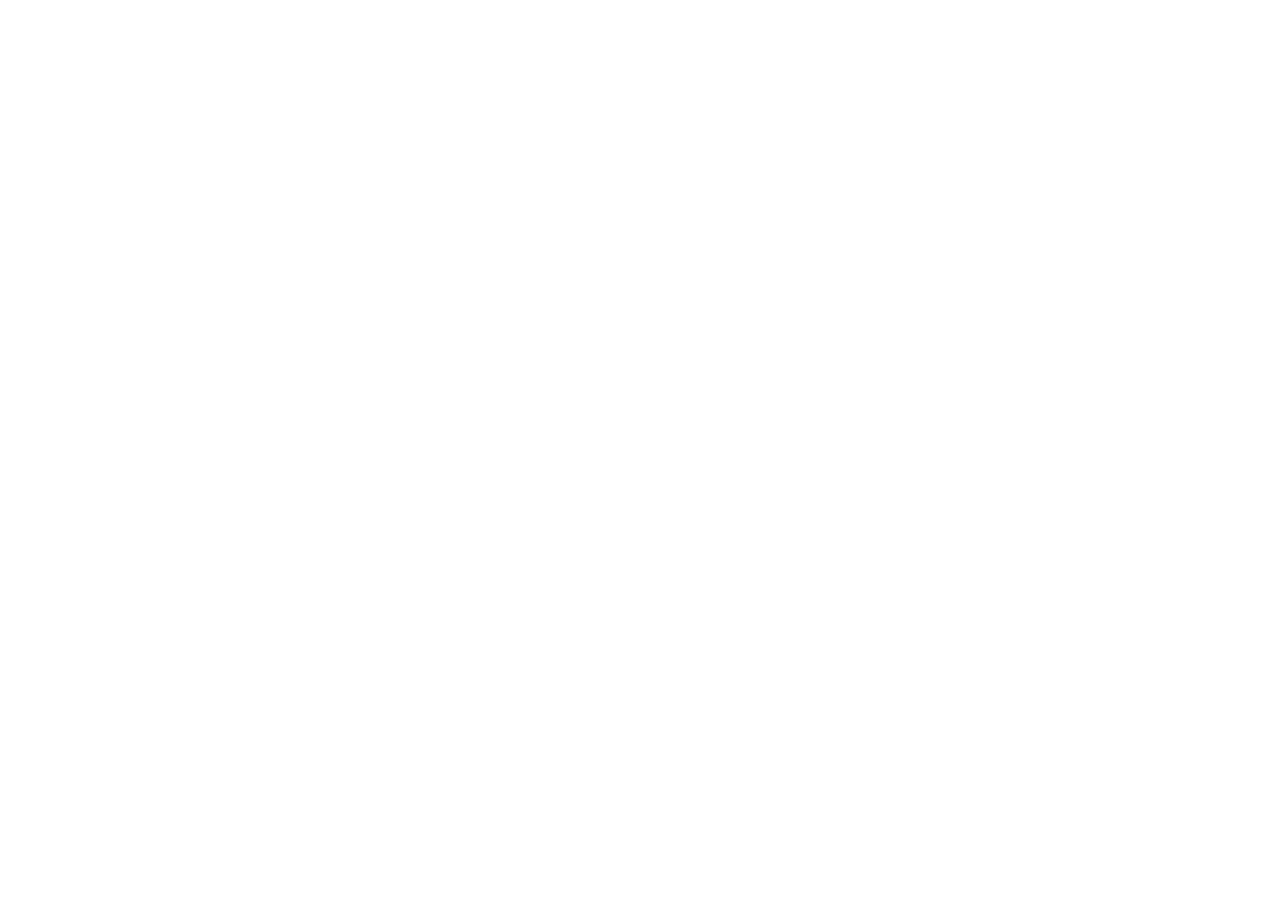
==== index.html @ eec44139 "шаблон" ====
<!DOCTYPE html>
<html lang="">
<head>
	<meta charset="UTF-8">
	<title>Document</title>
	<meta name="description" content="">
	<meta name="viewport" content="width=device-width, initial-scale=1.0">
	<!-- Template Basic Images Start -->
	<meta property="og:image" content="path/to/image.jpg">
	<link rel="icon" href="img/favicon/favicon.ico">
	<link rel="apple-touch-icon" sizes="180x180" href="img/favicon/apple-touch-icon-180x180.png">
	<!-- Template Basic Images End -->
	
	<!-- Custom Browsers Color Start -->
	<meta name="theme-color" content="#000">
	<!-- Custom Browsers Color End -->
	<link rel="stylesheet" href="css/style.css">

	
</head>
<body>
	<div class="wrapper">
		<header class="header">
			
		</header>
		<main class="main">
			
		</main>
		<footer class="footer">
			<div class="svg-sprite">
				<!-- svg-sprite -->
				<svg xmlns="http://www.w3.org/2000/svg" xmlns:xlink="http://www.w3.org/1999/xlink">
					<symbol viewBox="0 0 19 16" id="svg-tw"><g><g><path d="M18.47596,0.29553c-0.75361,0.46257 -1.58836,0.79914 -2.47671,0.98041c-0.71079,-0.78643 -1.72297,-1.27608 -2.84452,-1.27608c-2.1531,0 -3.89843,1.80994 -3.89843,4.0399c0,0.31612 0.03505,0.6245 0.10119,0.92017c-3.23919,-0.16856 -6.11139,-1.77678 -8.03401,-4.22173c-0.33562,0.59576 -0.52695,1.2899 -0.52695,2.031c0,1.40153 0.6887,2.63892 1.7336,3.3618c-0.63892,-0.02155 -1.23952,-0.20393 -1.76538,-0.50678v0.05029c0,1.9575 1.34371,3.59004 3.126,3.96253c-0.32648,0.09119 -0.67069,0.14203 -1.02677,0.14203c-0.25161,0 -0.49518,-0.02653 -0.73397,-0.0735c0.49641,1.60436 1.93517,2.77267 3.64041,2.80638c-1.33362,1.0832 -3.01485,1.7287 -4.84051,1.7287c-0.31475,0 -0.62501,-0.0199 -0.93008,-0.05527c1.72556,1.1451 3.7731,1.81436 5.97529,1.81436c7.16926,0 11.08978,-6.15657 11.08978,-11.49521l-0.01268,-0.52336c0.76398,-0.56702 1.42608,-1.27884 1.94785,-2.08738c-0.6992,0.31999 -1.4494,0.53829 -2.23806,0.63611c0.80489,-0.50015 1.42171,-1.29321 1.71397,-2.23438z" fill="currentColor" fill-opacity="1"></path></g></g></symbol>

					<symbol viewBox="0 0 9 16" id="svg-fb"><g><g><path d="M8.24984,0.0001h-1.53954c-2.22306,0 -3.71037,1.60767 -3.71037,3.99956v1.60049v0h-2.24992c-0.73684,0 -0.74993,-0.00995 -0.74993,0.79914v1.60104c0,0.82235 -0.00368,0.79969 0.74993,0.79969h2.24992v0v7.19998c1.92808,0 2.99999,0.00055 2.99999,0v-7.19998v0h2.24992c0.7232,0 0.7502,-0.03316 0.7502,-0.79969v-1.60104c0,-0.7914 -0.11687,-0.79914 -0.7502,-0.79914h-2.24992v0v-1.60049c0,-0.74 -0.00709,-0.79969 1.49999,-0.79969h0.74993c0.74352,0 0.7502,0.01216 0.7502,-0.79969v-1.59993c0,-0.78201 0.03205,-0.80024 -0.7502,-0.80024z" fill="currentColor" fill-opacity="1"></path></g></g></symbol>

					<symbol viewBox="0 0 16 16" id="svg-inst"><g><g><path d="M13.9468,-0.00127c1.1296,0 2.05368,0.83672 2.05368,2.05422v11.89423c0,1.21694 -0.92408,2.05366 -2.05368,2.05366h-11.89371c-1.12987,0 -2.05381,-0.83672 -2.05381,-2.05366v-11.89423c0,-1.2175 0.92394,-2.05422 2.05381,-2.05422zM10.93536,2.49728v1.72428c0,0.39681 0.32389,0.72066 0.7202,0.72066h1.80847c0.39617,0 0.7202,-0.32386 0.7202,-0.72066v-1.72428c0,-0.39625 -0.32403,-0.72011 -0.7202,-0.72011h-1.80847c-0.39631,0 -0.7202,0.32386 -0.7202,0.72011zM12.78365,6.76598c0.1331,0.43494 0.20525,0.89641 0.20525,1.37224c0,2.66214 -2.22701,4.8197 -4.97388,4.8197c-2.7466,0 -4.97361,-2.15756 -4.97361,-4.8197c0,-0.47584 0.07214,-0.9373 0.20552,-1.37224h-1.46972v6.75896c0,0.35038 0.28639,0.63611 0.63633,0.63611h11.14283c0.3498,0 0.63592,-0.28572 0.63592,-0.63611v-6.75896zM8.01501,4.85159c-1.77465,0 -3.21355,1.39379 -3.21355,3.11365c0,1.71931 1.4389,3.11421 3.21355,3.11421c1.77479,0 3.21396,-1.3949 3.21396,-3.11421c0,-1.71986 -1.4389,-3.11365 -3.21396,-3.11365z" fill="currentColor" fill-opacity="1"></path></g></g></symbol>
				</svg>
			</div>
			<!-- end svg-sprite -->
		</footer>
	</div><!-- end wrapper -->

<script src="https://code.jquery.com/jquery-3.3.1.min.js"></script>
<script src="js/slick.min.js"></script>
<script src="js/common.js"></script>
</body>
</html>
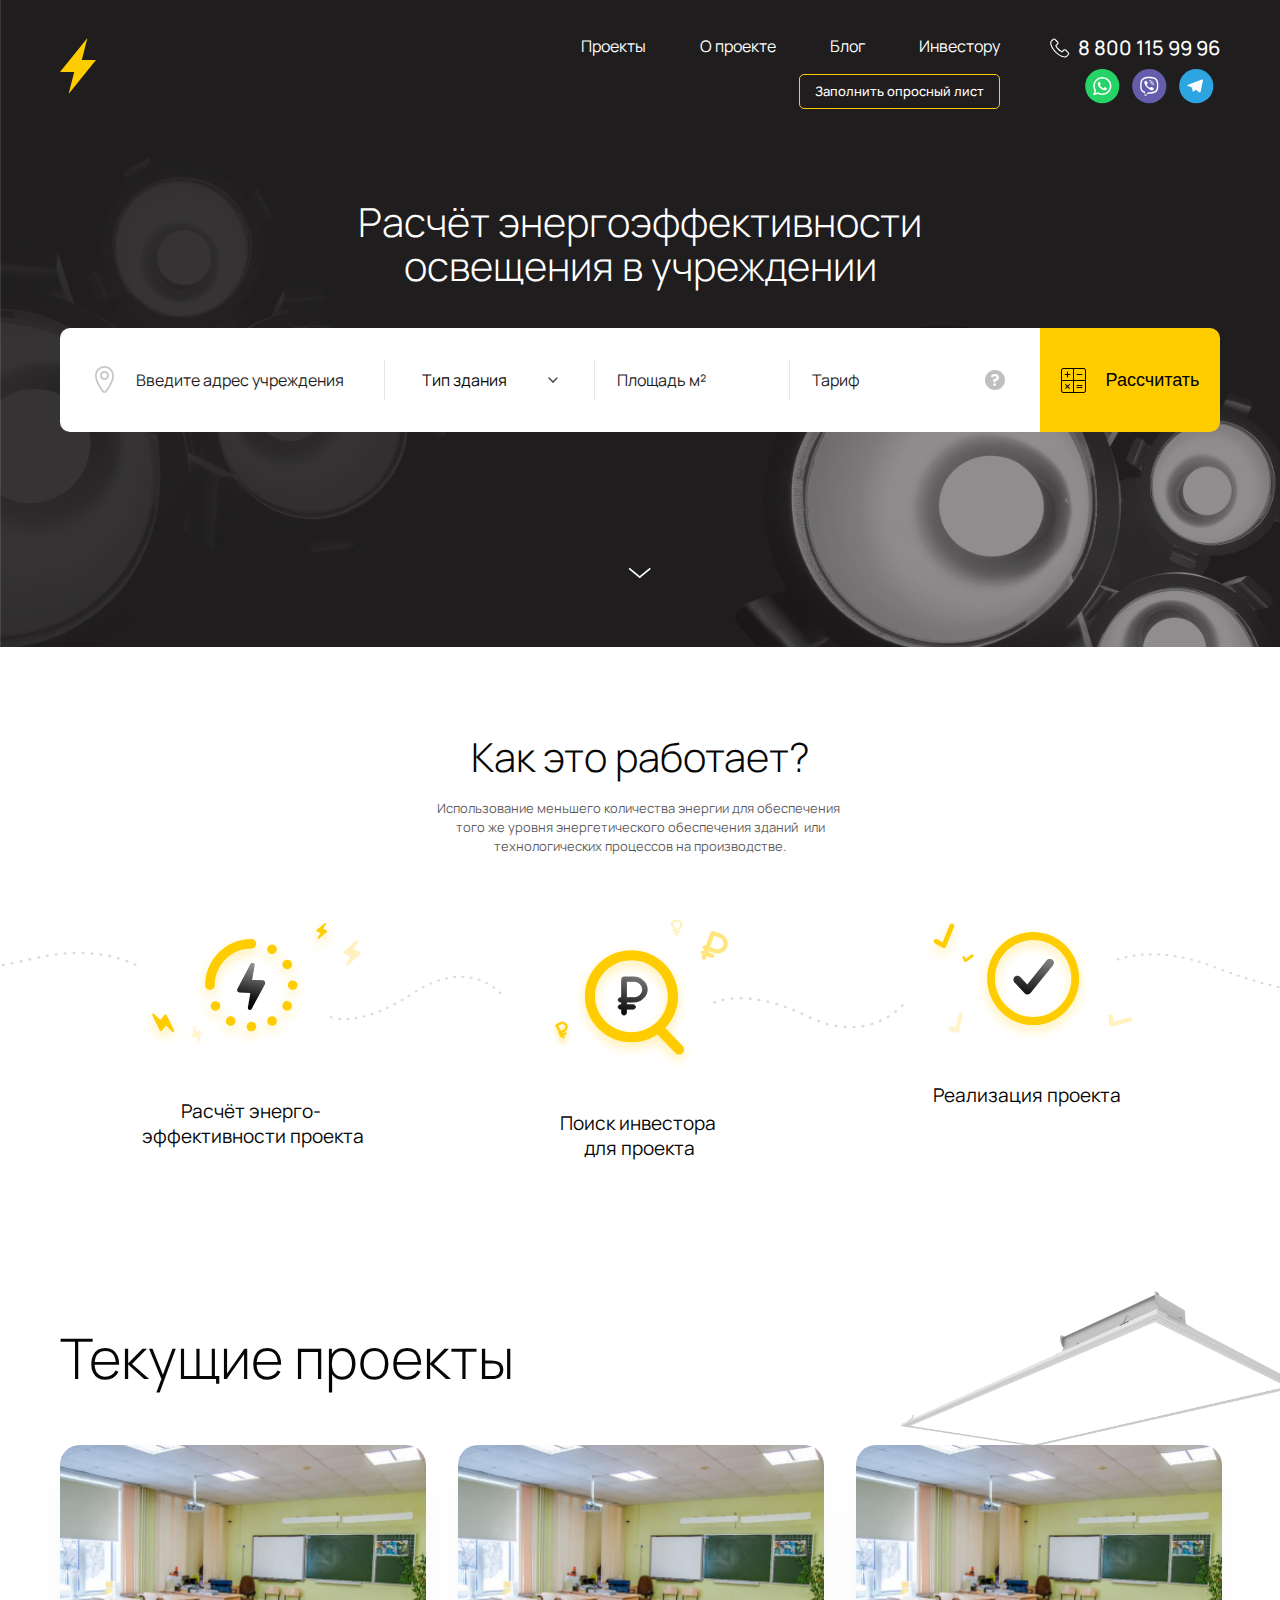
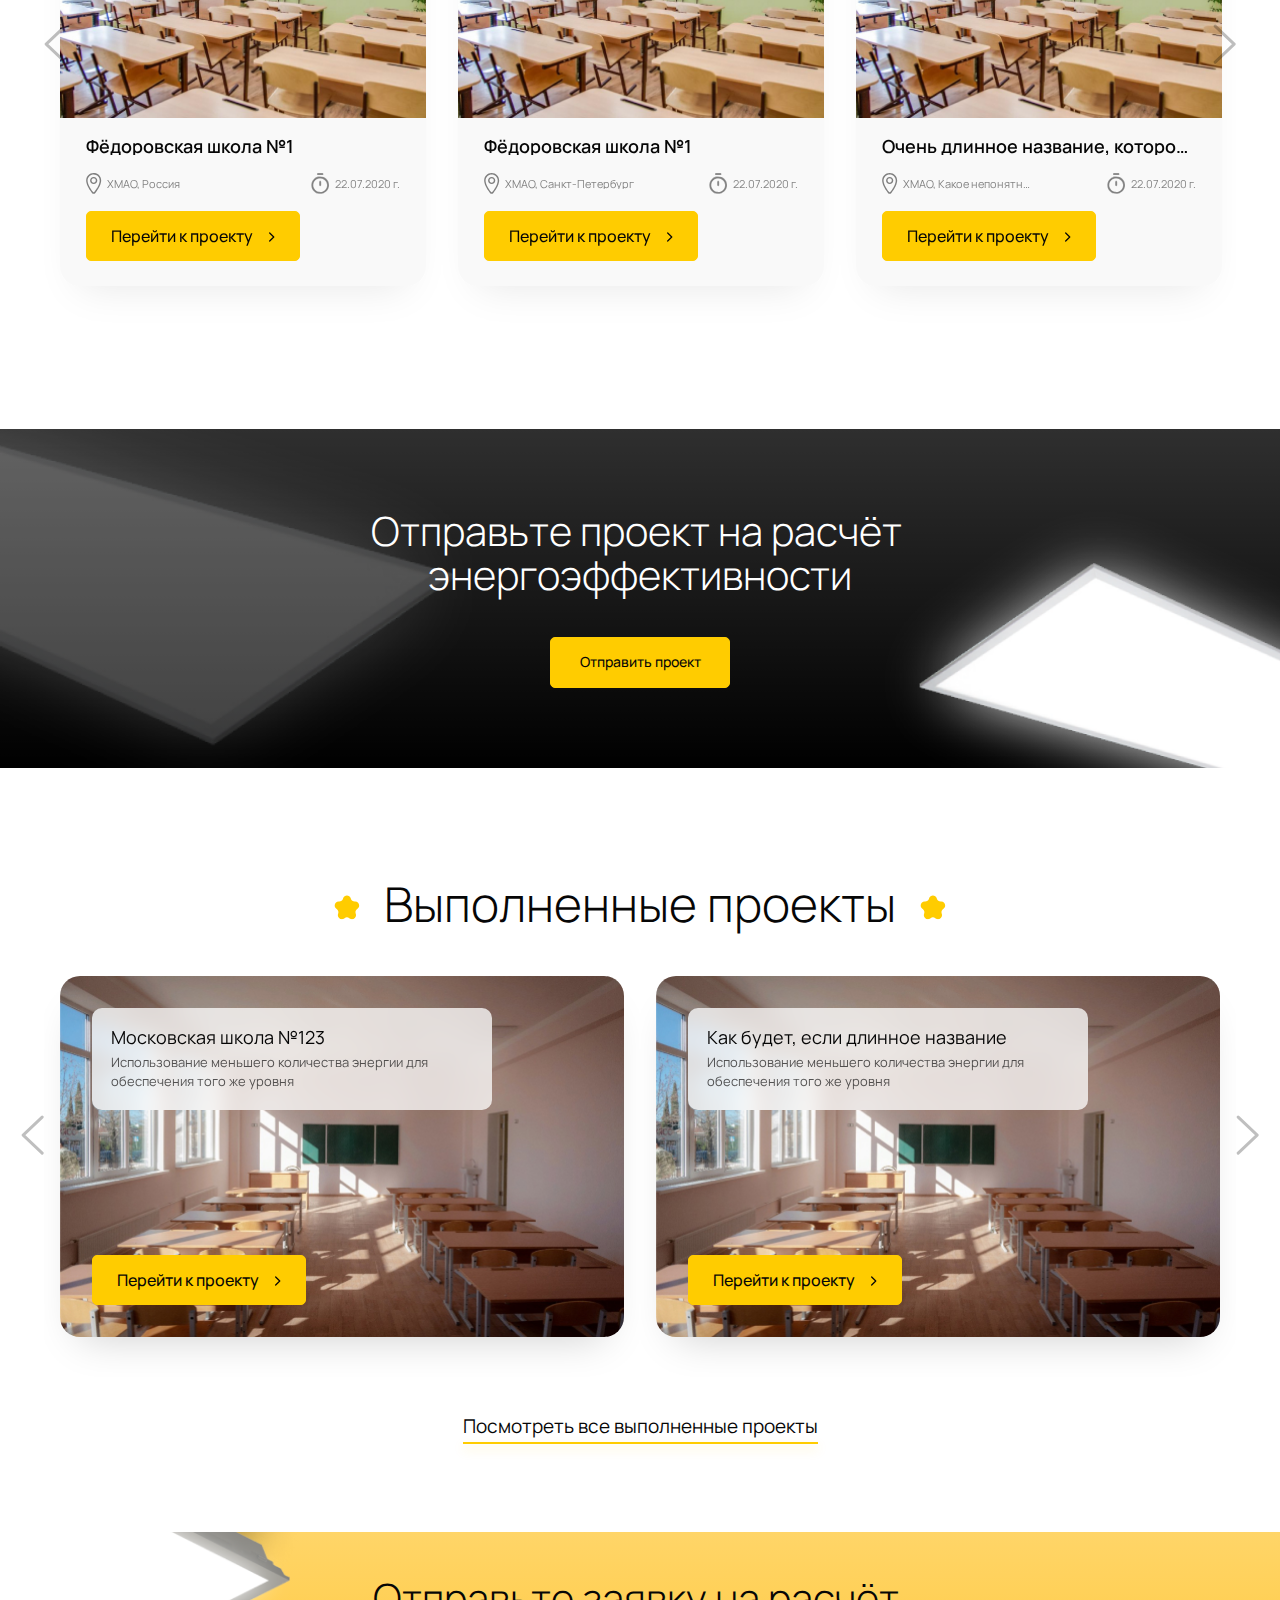
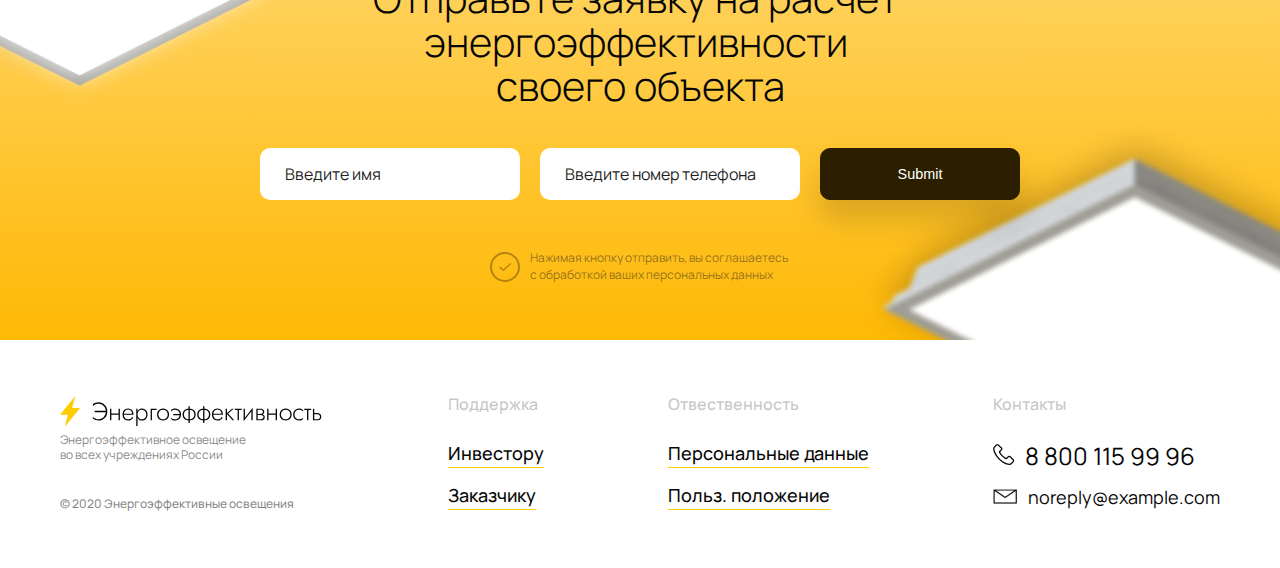
==== commit 2c53d5e7: "Главная страница" ====
--- a/index.html
+++ b/index.html
@@ -1,14 +1,14 @@
 <!DOCTYPE html>
-<html lang="">
+<html lang="ru">
 <head>
 	<meta charset="UTF-8">
-	<title>Document</title>
+	<title>Главная</title>
 	<meta name="description" content="">
 	<meta name="viewport" content="width=device-width, initial-scale=1.0">
 	<!-- Template Basic Images Start -->
 	<meta property="og:image" content="path/to/image.jpg">
-	<link rel="icon" href="img/favicon/favicon.ico">
-	<link rel="apple-touch-icon" sizes="180x180" href="img/favicon/apple-touch-icon-180x180.png">
+	<!-- <link rel="icon" href="img/favicon/favicon.ico">
+	<link rel="apple-touch-icon" sizes="180x180" href="img/favicon/apple-touch-icon-180x180.png"> -->
 	<!-- Template Basic Images End -->
 	
 	<!-- Custom Browsers Color Start -->
@@ -19,25 +19,671 @@
 	
 </head>
 <body>
-	<div class="wrapper">
-		<header class="header">
-			
+	<!-- Класс main-page нужен на этой странице -->
+	<div class="wrapper main-page">
+		<header class="header header--white">
+			 <div class="container flex flex--center flex--between">
+			 	<div class="header__left">
+			 		<a href="#" class="burger">
+			 			<span></span>
+			 			<span></span>
+			 			<span></span>
+			 		</a>
+			 		<a href="#" class="logo">
+			 			<img src="img/logo.svg" alt="">
+			 		</a>
+			 	</div>
+
+                 <div class="header__center flex flex--center">
+                 	<ul class="menu flex flex--center">
+                 		<li><a href="#">Проекты</a></li>
+                 		<li><a href="#">О проекте</a></li>
+                 		<li><a href="#">Блог</a></li>
+                 		<li><a href="#">Инвестору</a></li>
+                 	</ul>
+                 	<a href="#" class="btn btn--white">
+                 		Заполнить опросный лист
+                 	</a>
+                 </div>
+                 <div class="header__contact">
+                 	<a href="tel:88001159996" class="phone">
+                 		<span class="icon">
+                 			<svg width="22" height="21" viewBox="0 0 22 21" fill="none" xmlns="http://www.w3.org/2000/svg">
+                 				<path d="M15.8519 21C15.4663 20.9356 15.0779 20.8852 14.695 20.804C13.267 20.4528 11.8985 19.8951 10.6332 19.1488C8.64166 18.0476 6.83681 16.6412 5.28499 14.9814C3.39623 12.9398 1.82554 10.6908 0.834715 8.07504C0.450793 7.13393 0.229984 6.13489 0.18167 5.12036C0.144673 4.62412 0.212741 4.12567 0.381475 3.65724C0.550208 3.18882 0.815853 2.76082 1.16124 2.40093C1.75236 1.7988 2.32377 1.17425 2.95993 0.625327C3.94231 -0.214865 5.01195 -0.214865 5.96056 0.664536C6.96264 1.59995 7.93095 2.58298 8.86267 3.58281C9.20454 3.94948 9.39451 4.43116 9.39451 4.93132C9.39451 5.43147 9.20454 5.91315 8.86267 6.27982C8.36725 6.83995 7.81836 7.34967 7.2948 7.88459C7.24694 7.9294 7.19628 7.96861 7.10901 8.04703C8.50721 10.5652 10.5951 12.6367 13.13 14.0208L14.3798 12.7633C14.6867 12.4025 15.0716 12.1153 15.5057 11.9231C15.8466 11.7756 16.2237 11.7314 16.5898 11.7962C16.9558 11.861 17.2945 12.0318 17.5634 12.2872C18.6124 13.2805 19.6351 14.3018 20.6316 15.3511C20.9693 15.7113 21.1616 16.1829 21.1715 16.6754C21.1813 17.168 21.0081 17.6468 20.685 18.0201C20.0545 18.7595 19.3564 19.4596 18.6499 20.1374C18.1468 20.5978 17.5063 20.882 16.8259 20.9468C16.7773 20.9582 16.7294 20.9722 16.6823 20.9888L15.8519 21ZM16.1644 19.7369C16.5111 19.7558 16.8578 19.7001 17.1809 19.5735C17.5039 19.4468 17.7957 19.2523 18.0363 19.0031C18.5092 18.5102 18.9933 18.0285 19.4718 17.5412C19.5336 17.4791 19.5919 17.4137 19.6464 17.3452C19.7278 17.2636 19.7919 17.1665 19.8349 17.0597C19.8779 16.9529 19.8988 16.8387 19.8964 16.7237C19.8941 16.6087 19.8685 16.4953 19.8211 16.3904C19.7738 16.2855 19.7058 16.1911 19.621 16.1129C19.2354 15.6984 18.8272 15.3063 18.4275 14.9058C17.9068 14.3877 17.3917 13.8668 16.8653 13.357C16.7887 13.2713 16.6952 13.2022 16.5907 13.1538C16.4862 13.1054 16.3728 13.0788 16.2575 13.0756C16.1423 13.0725 16.0276 13.0928 15.9206 13.1355C15.8136 13.1781 15.7164 13.2421 15.6352 13.3234C15.5564 13.3879 15.486 13.4607 15.4128 13.5335C14.9118 14.0292 14.4164 14.5305 13.9125 15.0206C13.7672 15.1866 13.5684 15.2972 13.3502 15.3335C13.132 15.3698 12.9079 15.3295 12.7162 15.2195C12.4094 15.0654 12.1054 14.9114 11.8098 14.7378C10.5082 13.9458 9.3303 12.9683 8.31377 11.8363C7.37154 10.8761 6.59033 9.7717 5.99996 8.56515C5.70159 7.9098 5.76633 7.59053 6.28145 7.09201C6.79657 6.5935 7.34828 6.06418 7.85777 5.52645C7.94012 5.45284 8.00632 5.36312 8.05225 5.26291C8.09817 5.16269 8.12283 5.05412 8.12468 4.94399C8.12653 4.83386 8.10553 4.72454 8.063 4.62285C8.02046 4.52116 7.9573 4.42929 7.87747 4.35298C7.81554 4.28017 7.7508 4.21295 7.68606 4.14573L5.21462 1.67557C4.68543 1.15745 4.21535 1.15185 3.68616 1.67557C3.15697 2.19929 2.65874 2.66139 2.1774 3.18511C1.94013 3.42893 1.74937 3.71362 1.61443 4.02531C1.4029 4.69409 1.39409 5.41005 1.58909 6.08378C1.82339 7.13013 2.19237 8.14205 2.68689 9.09447C3.53535 10.7739 4.61126 12.3297 5.88456 13.7183C8.07583 16.1997 10.8489 18.1044 13.9575 19.2636C14.6649 19.5296 15.4093 19.6855 16.1644 19.7257V19.7369Z" fill="currentcolor"/>
+                 			</svg>
+                 		</span>
+                 		<span class="phone__text">
+                 			8 800 115 99 96
+                 		</span>
+                 	</a>
+
+                 	<ul class="social flex">
+                 		<li><a href="#"><img src="img/icons/social/whatsapp.svg" alt=""></a></li>
+                 		<li><a href="#"><img src="img/icons/social/viber.svg" alt=""></a></li>
+                 		<li><a href="#"><img src="img/icons/social/telegram.svg" alt=""></a></li>
+                 	</ul>
+
+                 </div>
+
+			 </div>
 		</header>
 		<main class="main">
-			
+			<div class="first-screen">
+				<div class="container">
+					<div class="h3 text-center">
+						Расчёт энергоэффективности<br>
+						освещения в учреждении
+					</div>
+
+					<div class="calculator">
+						<form action="#">
+							<div class="calculator__body flex">
+								<div class="calculator__content flex">
+									<div class="calculator-input calculator-input--address">
+										<span class="icon">
+											<svg width="19" height="27" viewBox="0 0 19 27" fill="none" xmlns="http://www.w3.org/2000/svg">
+												<path opacity="0.25" d="M9.46512 5C11.9767 5 14 7.02326 14 9.46512C14 11.9767 11.9767 14 9.46512 14C7.02326 14 5 11.9767 5 9.46512C5 7.02326 7.02326 5 9.46512 5ZM9.46512 6.81395C8 6.81395 6.81395 8 6.81395 9.46512C6.81395 11 8 12.186 9.46512 12.186C11 12.186 12.186 11 12.186 9.46512C12.186 8 11 6.81395 9.46512 6.81395Z" fill="#1F1E1E"/>
+												<path opacity="0.25" d="M7.34573 25.885C4.94424 22.7672 3.17844 19.7944 1.9777 17.2567C0.635688 14.2839 0 11.6736 0 9.71595C0 4.35043 4.23792 0 9.46468 0C14.7621 0 19 4.35043 19 9.71595C19 11.6736 18.3643 14.2839 17.0223 17.2567C15.8216 19.7944 14.0558 22.6947 11.6543 25.885C10.5242 27.3352 8.47584 27.4077 7.34573 25.885ZM3.60223 16.4591C4.73234 18.9244 6.42751 21.7521 8.75836 24.7974C9.18216 25.305 9.81784 25.305 10.2416 24.7974C12.5725 21.7521 14.2677 18.9244 15.3978 16.4591C16.6691 13.7764 17.1636 11.4561 17.1636 9.71595C17.1636 5.36553 13.7732 1.81268 9.46468 1.81268C5.22677 1.81268 1.7658 5.36553 1.7658 9.71595C1.7658 11.4561 2.33086 13.7764 3.60223 16.4591Z" fill="#1F1E1E"/>
+											</svg>
+
+										</span>
+										<input type="text" placeholder="Введите адрес учреждения">
+									</div>
+									<div class="calculator-input">
+										<div class="select">
+											<span class="placeholder">Тип здания</span>
+											<ul>
+												<li data-value="">Кабинеты и рабочие комна</li>
+												<li data-value="">Кабинеты и рабочие</li>
+												<li data-value="">Старая хрущовка</li>
+												<li data-value="">А какая вам разница?</li>
+											</ul>
+											<input type="hidden" name="changeme"/>
+										</div>
+									</div>
+									<div class="calculator-input">
+										<input type="text" placeholder="Площадь м²">
+									</div>
+									<div class="calculator-input">
+										<input type="text" placeholder="Тариф ">
+
+										<div class="tip">
+											<div class="icon">
+												<img src="img/icons/help.svg" alt="">
+											</div>
+											<div class="tip-text">
+												Энергоэффективное +освещение во всех + учреждениях России
+											</div>
+										</div>
+
+									</div>
+								</div>
+								<div class="calculator__submit">
+									<button type="submit" class="submit">
+										<span class="icon">
+											<svg width="25" height="25" viewBox="0 0 25 25" fill="none" xmlns="http://www.w3.org/2000/svg">
+												<path d="M22.5 0L2.5 0C1.1215 0 0 1.1215 0 2.5L0 22.5C0 23.8785 1.1215 25 2.5 25H22.5C23.8785 25 25 23.8785 25 22.5V2.5C25 1.1215 23.8785 0 22.5 0ZM24 2.5V12H13V1L22.5 1C23.327 1 24 1.673 24 2.5ZM2.5 1L12 1V12H1L1 2.5C1 1.673 1.673 1 2.5 1ZM1 22.5L1 13H12V24H2.5C1.673 24 1 23.327 1 22.5ZM22.5 24H13V13H24V22.5C24 23.327 23.327 24 22.5 24ZM3.5 6.5C3.5 6.224 3.7235 6 4 6H6V4C6 3.724 6.2235 3.5 6.5 3.5C6.7765 3.5 7 3.724 7 4V6H9C9.2765 6 9.5 6.224 9.5 6.5C9.5 6.776 9.2765 7 9 7H7V9C7 9.276 6.7765 9.5 6.5 9.5C6.2235 9.5 6 9.276 6 9V7H4C3.7235 7 3.5 6.776 3.5 6.5ZM15.5 6.5C15.5 6.224 15.7235 6 16 6L21 6C21.2765 6 21.5 6.224 21.5 6.5C21.5 6.776 21.2765 7 21 7L16 7C15.7235 7 15.5 6.776 15.5 6.5ZM21.5 17.5C21.5 17.776 21.2765 18 21 18H16C15.7235 18 15.5 17.776 15.5 17.5C15.5 17.224 15.7235 17 16 17H21C21.2765 17 21.5 17.224 21.5 17.5ZM21.5 19.5C21.5 19.776 21.2765 20 21 20H16C15.7235 20 15.5 19.776 15.5 19.5C15.5 19.224 15.7235 19 16 19H21C21.2765 19 21.5 19.224 21.5 19.5ZM8.8535 20.1465C9.049 20.342 9.049 20.658 8.8535 20.8535C8.6585 21.049 8.3415 21.049 8.1465 20.8535L6.5 19.207L4.8535 20.8535C4.6585 21.049 4.3415 21.049 4.1465 20.8535C3.951 20.658 3.951 20.342 4.1465 20.1465L5.793 18.5L4.1465 16.8535C3.951 16.658 3.951 16.342 4.1465 16.1465C4.342 15.951 4.658 15.951 4.8535 16.1465L6.5 17.793L8.1465 16.1465C8.342 15.951 8.658 15.951 8.8535 16.1465C9.049 16.342 9.049 16.658 8.8535 16.8535L7.207 18.5L8.8535 20.1465Z" fill="currentColor"/>
+											</svg>
+										</span>
+										<span class="text">
+											Рассчитать
+										</span>
+									</button>
+								</div>
+							</div>
+						</form>
+					</div>
+
+					<span class="arrow-down">
+						<svg width="27" height="12" viewBox="0 0 27 12" fill="none" xmlns="http://www.w3.org/2000/svg">
+							<path d="M13.1719 11L25.1719 1" stroke="currentColor" stroke-width="2" stroke-linecap="round" stroke-linejoin="round"/>
+							<path d="M13.1719 11L1.17188 1" stroke="currentColor" stroke-width="2" stroke-linecap="round" stroke-linejoin="round"/>
+						</svg>
+
+					</span>
+				</div>
+			</div>	
+
+			<div class="how-work">
+				<div class="container">
+					<div class="block-title text-center">
+						<div class="h3">
+							Как это работает?
+						</div>
+						<p>
+							Использование меньшего количества энергии для обеспечения + того&nbsp;же уровня энергетического обеспечения зданий + или технологических процессов на&nbsp;производстве.
+						</p>
+					</div>
+
+					<div class="how-work-items flex">
+						<div class="how-work__item">
+							<div class="icon">
+								<img src="img/icons/how-work/1.svg" alt="">
+							</div>
+							<div class="h5">
+								Расчёт энерго- +<br>эффективности проекта
+							</div>
+						</div>
+
+						<div class="how-work__item">
+							<div class="icon">
+								<img src="img/icons/how-work/2.svg" alt="">
+							</div>
+							<div class="h5">
+								Поиск инвестора + <br>для проекта
+							</div>
+						</div>
+
+						<div class="how-work__item">
+							<div class="icon">
+								<img src="img/icons/how-work/3.svg" alt="">
+							</div>
+
+							<div class="h5">
+								Реализация проекта
+							</div>
+						</div>
+					</div>
+				</div>
+			</div>
+
+			<div class="current-projects">
+				<div class="container">
+					<div class="h1">
+						Текущие проекты
+					</div>
+					<div class="projects-list projects-slider">
+						<div class="project-slide">
+							<div class="project-item">
+								<a href="#" class="img">
+									<img src="img/photo/1.jpg" alt="">
+								</a>
+								<div class="project-item__content">
+									<div class="project-name">
+										Фёдоровская школа №1
+									</div>
+									<div class="project-data">
+										<div class="project-data__item">
+											<span class="icon">
+												<svg width="16" height="21" viewBox="0 0 16 21" fill="none" xmlns="http://www.w3.org/2000/svg">
+													<path d="M7.64348 3.90283C9.65091 3.90283 11.268 5.51993 11.268 7.47161C11.268 9.47904 9.65091 11.0961 7.64348 11.0961C5.69181 11.0961 4.07471 9.47904 4.07471 7.47161C4.07471 5.51993 5.69181 3.90283 7.64348 3.90283ZM7.64348 5.35265C6.47248 5.35265 5.52452 6.3006 5.52452 7.47161C5.52452 8.69837 6.47248 9.64633 7.64348 9.64633C8.87025 9.64633 9.8182 8.69837 9.8182 7.47161C9.8182 6.3006 8.87025 5.35265 7.64348 5.35265Z" fill="currentColor"/>
+													<path d="M5.97064 19.9066C4.07473 17.5088 2.68068 15.2226 1.73273 13.2709C0.673245 10.9846 0.171387 8.97721 0.171387 7.47163C0.171387 3.34524 3.51711 -0.000488281 7.64351 -0.000488281C11.8257 -0.000488281 15.1714 3.34524 15.1714 7.47163C15.1714 8.97721 14.6695 10.9846 13.61 13.2709C12.6621 15.2226 11.268 17.453 9.37213 19.9066C8.47994 21.0218 6.86284 21.0776 5.97064 19.9066ZM3.01525 12.6575C3.90745 14.5534 5.24574 16.7281 7.08589 19.0701C7.42046 19.4605 7.92232 19.4605 8.25689 19.0701C10.097 16.7281 11.4353 14.5534 12.3275 12.6575C13.3312 10.5943 13.7216 8.80992 13.7216 7.47163C13.7216 4.12591 11.045 1.39356 7.64351 1.39356C4.29778 1.39356 1.56544 4.12591 1.56544 7.47163C1.56544 8.80992 2.01154 10.5943 3.01525 12.6575Z" fill="currentColor"/>
+												</svg>
+											</span>
+											<span class="text">ХМАО, Россия</span>
+										</div>
+
+										<div class="project-data__item">
+											<span class="icon">
+												<svg width="19" height="21" viewBox="0 0 19 21" fill="none" xmlns="http://www.w3.org/2000/svg">
+													<path d="M9.17334 20.8745C7.41755 20.8745 5.70135 20.363 4.24181 19.4049C2.78228 18.4467 1.64506 17.0852 0.973609 15.4926C0.302166 13.9 0.126522 12.1477 0.468791 10.4572C0.811062 8.76668 1.65596 7.21352 2.89699 5.99426C4.13804 4.77498 5.7195 3.9444 7.4415 3.60788C9.16352 3.27136 10.9484 3.4441 12.5704 4.10415C14.1923 4.7642 15.5783 5.8818 16.5532 7.3153C17.5281 8.74876 18.0483 10.4338 18.0483 12.1574C18.0483 14.4686 17.1138 16.6856 15.4497 18.3206C13.7855 19.9556 11.5278 20.8745 9.17334 20.8745ZM9.17334 5.40083C7.81408 5.40083 6.48517 5.79682 5.35465 6.53896C4.2241 7.28111 3.3426 8.3362 2.82197 9.57105C2.30134 10.8059 2.16508 12.1649 2.43053 13.476C2.69597 14.787 3.35112 15.991 4.31277 16.9358C5.27439 17.8806 6.49931 18.5237 7.83251 18.7842C9.1657 19.0448 10.5476 18.9111 11.8036 18.4C13.0596 17.8888 14.1334 17.0232 14.8891 15.912C15.6448 14.8008 16.0483 13.4942 16.0483 12.1574C16.0483 10.3647 15.3235 8.64593 14.0339 7.37901C12.7444 6.11215 10.996 5.40083 9.17334 5.40083ZM11.4233 2.08504H6.92334C6.65742 2.08504 6.40282 1.98123 6.21545 1.79715C6.02815 1.61313 5.92334 1.36404 5.92334 1.10477C5.92334 0.845514 6.02815 0.596415 6.21545 0.412403C6.40282 0.228317 6.65741 0.124512 6.92334 0.124512H11.4233C11.6893 0.124512 11.9439 0.228317 12.1312 0.412403C12.3185 0.596415 12.4233 0.845514 12.4233 1.10477C12.4233 1.36404 12.3185 1.61313 12.1312 1.79715C11.9439 1.98123 11.6893 2.08504 11.4233 2.08504ZM9.17334 13.1377C8.90741 13.1377 8.65282 13.0339 8.46545 12.8498C8.27815 12.6658 8.17334 12.4167 8.17334 12.1574V8.84162C8.17334 8.58236 8.27815 8.33326 8.46545 8.14924C8.65282 7.96516 8.90741 7.86135 9.17334 7.86135C9.43926 7.86135 9.69386 7.96516 9.88123 8.14924C10.0685 8.33326 10.1733 8.58236 10.1733 8.84162V12.1574C10.1733 12.4167 10.0685 12.6658 9.88123 12.8498C9.69386 13.0339 9.43926 13.1377 9.17334 13.1377Z" fill="currentColor" stroke="white" stroke-width="0.25"/>
+												</svg>
+
+											</span>
+											22.07.2020 г.
+										</div>
+									</div>
+
+									<a href="#" class="btn">
+										Перейти к проекту
+										<span class="icon">
+											<svg width="6" height="10" viewBox="0 0 6 10" fill="none" xmlns="http://www.w3.org/2000/svg">
+												<path d="M0.682617 0.999634L4.75669 4.99963L0.682617 8.99963" stroke="currentColor" stroke-width="1.25" stroke-linecap="round" stroke-linejoin="round"/>
+											</svg>
+
+										</span>
+									</a>
+
+								</div>
+							</div>
+						</div>
+						<div class="project-slide">
+							<div class="project-item">
+								<a href="#" class="img">
+									<img src="img/photo/1.jpg" alt="">
+								</a>
+								<div class="project-item__content">
+									<div class="project-name">
+										Фёдоровская школа №1
+									</div>
+									<div class="project-data">
+										<div class="project-data__item">
+											<span class="icon">
+												<svg width="16" height="21" viewBox="0 0 16 21" fill="none" xmlns="http://www.w3.org/2000/svg">
+													<path d="M7.64348 3.90283C9.65091 3.90283 11.268 5.51993 11.268 7.47161C11.268 9.47904 9.65091 11.0961 7.64348 11.0961C5.69181 11.0961 4.07471 9.47904 4.07471 7.47161C4.07471 5.51993 5.69181 3.90283 7.64348 3.90283ZM7.64348 5.35265C6.47248 5.35265 5.52452 6.3006 5.52452 7.47161C5.52452 8.69837 6.47248 9.64633 7.64348 9.64633C8.87025 9.64633 9.8182 8.69837 9.8182 7.47161C9.8182 6.3006 8.87025 5.35265 7.64348 5.35265Z" fill="currentColor"/>
+													<path d="M5.97064 19.9066C4.07473 17.5088 2.68068 15.2226 1.73273 13.2709C0.673245 10.9846 0.171387 8.97721 0.171387 7.47163C0.171387 3.34524 3.51711 -0.000488281 7.64351 -0.000488281C11.8257 -0.000488281 15.1714 3.34524 15.1714 7.47163C15.1714 8.97721 14.6695 10.9846 13.61 13.2709C12.6621 15.2226 11.268 17.453 9.37213 19.9066C8.47994 21.0218 6.86284 21.0776 5.97064 19.9066ZM3.01525 12.6575C3.90745 14.5534 5.24574 16.7281 7.08589 19.0701C7.42046 19.4605 7.92232 19.4605 8.25689 19.0701C10.097 16.7281 11.4353 14.5534 12.3275 12.6575C13.3312 10.5943 13.7216 8.80992 13.7216 7.47163C13.7216 4.12591 11.045 1.39356 7.64351 1.39356C4.29778 1.39356 1.56544 4.12591 1.56544 7.47163C1.56544 8.80992 2.01154 10.5943 3.01525 12.6575Z" fill="currentColor"/>
+												</svg>
+											</span>
+											<span class="text">ХМАО, Санкт-Петербург</span>
+										</div>
+
+										<div class="project-data__item">
+											<span class="icon">
+												<svg width="19" height="21" viewBox="0 0 19 21" fill="none" xmlns="http://www.w3.org/2000/svg">
+													<path d="M9.17334 20.8745C7.41755 20.8745 5.70135 20.363 4.24181 19.4049C2.78228 18.4467 1.64506 17.0852 0.973609 15.4926C0.302166 13.9 0.126522 12.1477 0.468791 10.4572C0.811062 8.76668 1.65596 7.21352 2.89699 5.99426C4.13804 4.77498 5.7195 3.9444 7.4415 3.60788C9.16352 3.27136 10.9484 3.4441 12.5704 4.10415C14.1923 4.7642 15.5783 5.8818 16.5532 7.3153C17.5281 8.74876 18.0483 10.4338 18.0483 12.1574C18.0483 14.4686 17.1138 16.6856 15.4497 18.3206C13.7855 19.9556 11.5278 20.8745 9.17334 20.8745ZM9.17334 5.40083C7.81408 5.40083 6.48517 5.79682 5.35465 6.53896C4.2241 7.28111 3.3426 8.3362 2.82197 9.57105C2.30134 10.8059 2.16508 12.1649 2.43053 13.476C2.69597 14.787 3.35112 15.991 4.31277 16.9358C5.27439 17.8806 6.49931 18.5237 7.83251 18.7842C9.1657 19.0448 10.5476 18.9111 11.8036 18.4C13.0596 17.8888 14.1334 17.0232 14.8891 15.912C15.6448 14.8008 16.0483 13.4942 16.0483 12.1574C16.0483 10.3647 15.3235 8.64593 14.0339 7.37901C12.7444 6.11215 10.996 5.40083 9.17334 5.40083ZM11.4233 2.08504H6.92334C6.65742 2.08504 6.40282 1.98123 6.21545 1.79715C6.02815 1.61313 5.92334 1.36404 5.92334 1.10477C5.92334 0.845514 6.02815 0.596415 6.21545 0.412403C6.40282 0.228317 6.65741 0.124512 6.92334 0.124512H11.4233C11.6893 0.124512 11.9439 0.228317 12.1312 0.412403C12.3185 0.596415 12.4233 0.845514 12.4233 1.10477C12.4233 1.36404 12.3185 1.61313 12.1312 1.79715C11.9439 1.98123 11.6893 2.08504 11.4233 2.08504ZM9.17334 13.1377C8.90741 13.1377 8.65282 13.0339 8.46545 12.8498C8.27815 12.6658 8.17334 12.4167 8.17334 12.1574V8.84162C8.17334 8.58236 8.27815 8.33326 8.46545 8.14924C8.65282 7.96516 8.90741 7.86135 9.17334 7.86135C9.43926 7.86135 9.69386 7.96516 9.88123 8.14924C10.0685 8.33326 10.1733 8.58236 10.1733 8.84162V12.1574C10.1733 12.4167 10.0685 12.6658 9.88123 12.8498C9.69386 13.0339 9.43926 13.1377 9.17334 13.1377Z" fill="currentColor" stroke="white" stroke-width="0.25"/>
+												</svg>
+
+											</span>
+											22.07.2020 г.
+										</div>
+									</div>
+
+									<a href="#" class="btn">
+										Перейти к проекту
+										<span class="icon">
+											<svg width="6" height="10" viewBox="0 0 6 10" fill="none" xmlns="http://www.w3.org/2000/svg">
+												<path d="M0.682617 0.999634L4.75669 4.99963L0.682617 8.99963" stroke="currentColor" stroke-width="1.25" stroke-linecap="round" stroke-linejoin="round"/>
+											</svg>
+
+										</span>
+									</a>
+
+								</div>
+							</div>
+						</div>
+						<div class="project-slide">
+							<div class="project-item">
+								<a href="#" class="img">
+									<img src="img/photo/1.jpg" alt="">
+								</a>
+								<div class="project-item__content">
+									<div class="project-name">
+										Очень длинное название, которое мы будем обрезать
+									</div>
+									<div class="project-data">
+										<div class="project-data__item">
+											<span class="icon">
+												<svg width="16" height="21" viewBox="0 0 16 21" fill="none" xmlns="http://www.w3.org/2000/svg">
+													<path d="M7.64348 3.90283C9.65091 3.90283 11.268 5.51993 11.268 7.47161C11.268 9.47904 9.65091 11.0961 7.64348 11.0961C5.69181 11.0961 4.07471 9.47904 4.07471 7.47161C4.07471 5.51993 5.69181 3.90283 7.64348 3.90283ZM7.64348 5.35265C6.47248 5.35265 5.52452 6.3006 5.52452 7.47161C5.52452 8.69837 6.47248 9.64633 7.64348 9.64633C8.87025 9.64633 9.8182 8.69837 9.8182 7.47161C9.8182 6.3006 8.87025 5.35265 7.64348 5.35265Z" fill="currentColor"/>
+													<path d="M5.97064 19.9066C4.07473 17.5088 2.68068 15.2226 1.73273 13.2709C0.673245 10.9846 0.171387 8.97721 0.171387 7.47163C0.171387 3.34524 3.51711 -0.000488281 7.64351 -0.000488281C11.8257 -0.000488281 15.1714 3.34524 15.1714 7.47163C15.1714 8.97721 14.6695 10.9846 13.61 13.2709C12.6621 15.2226 11.268 17.453 9.37213 19.9066C8.47994 21.0218 6.86284 21.0776 5.97064 19.9066ZM3.01525 12.6575C3.90745 14.5534 5.24574 16.7281 7.08589 19.0701C7.42046 19.4605 7.92232 19.4605 8.25689 19.0701C10.097 16.7281 11.4353 14.5534 12.3275 12.6575C13.3312 10.5943 13.7216 8.80992 13.7216 7.47163C13.7216 4.12591 11.045 1.39356 7.64351 1.39356C4.29778 1.39356 1.56544 4.12591 1.56544 7.47163C1.56544 8.80992 2.01154 10.5943 3.01525 12.6575Z" fill="currentColor"/>
+												</svg>
+											</span>
+											<span class="text">ХМАО, Какое непонятно длинное название</span>
+										</div>
+
+										<div class="project-data__item">
+											<span class="icon">
+												<svg width="19" height="21" viewBox="0 0 19 21" fill="none" xmlns="http://www.w3.org/2000/svg">
+													<path d="M9.17334 20.8745C7.41755 20.8745 5.70135 20.363 4.24181 19.4049C2.78228 18.4467 1.64506 17.0852 0.973609 15.4926C0.302166 13.9 0.126522 12.1477 0.468791 10.4572C0.811062 8.76668 1.65596 7.21352 2.89699 5.99426C4.13804 4.77498 5.7195 3.9444 7.4415 3.60788C9.16352 3.27136 10.9484 3.4441 12.5704 4.10415C14.1923 4.7642 15.5783 5.8818 16.5532 7.3153C17.5281 8.74876 18.0483 10.4338 18.0483 12.1574C18.0483 14.4686 17.1138 16.6856 15.4497 18.3206C13.7855 19.9556 11.5278 20.8745 9.17334 20.8745ZM9.17334 5.40083C7.81408 5.40083 6.48517 5.79682 5.35465 6.53896C4.2241 7.28111 3.3426 8.3362 2.82197 9.57105C2.30134 10.8059 2.16508 12.1649 2.43053 13.476C2.69597 14.787 3.35112 15.991 4.31277 16.9358C5.27439 17.8806 6.49931 18.5237 7.83251 18.7842C9.1657 19.0448 10.5476 18.9111 11.8036 18.4C13.0596 17.8888 14.1334 17.0232 14.8891 15.912C15.6448 14.8008 16.0483 13.4942 16.0483 12.1574C16.0483 10.3647 15.3235 8.64593 14.0339 7.37901C12.7444 6.11215 10.996 5.40083 9.17334 5.40083ZM11.4233 2.08504H6.92334C6.65742 2.08504 6.40282 1.98123 6.21545 1.79715C6.02815 1.61313 5.92334 1.36404 5.92334 1.10477C5.92334 0.845514 6.02815 0.596415 6.21545 0.412403C6.40282 0.228317 6.65741 0.124512 6.92334 0.124512H11.4233C11.6893 0.124512 11.9439 0.228317 12.1312 0.412403C12.3185 0.596415 12.4233 0.845514 12.4233 1.10477C12.4233 1.36404 12.3185 1.61313 12.1312 1.79715C11.9439 1.98123 11.6893 2.08504 11.4233 2.08504ZM9.17334 13.1377C8.90741 13.1377 8.65282 13.0339 8.46545 12.8498C8.27815 12.6658 8.17334 12.4167 8.17334 12.1574V8.84162C8.17334 8.58236 8.27815 8.33326 8.46545 8.14924C8.65282 7.96516 8.90741 7.86135 9.17334 7.86135C9.43926 7.86135 9.69386 7.96516 9.88123 8.14924C10.0685 8.33326 10.1733 8.58236 10.1733 8.84162V12.1574C10.1733 12.4167 10.0685 12.6658 9.88123 12.8498C9.69386 13.0339 9.43926 13.1377 9.17334 13.1377Z" fill="currentColor" stroke="white" stroke-width="0.25"/>
+												</svg>
+
+											</span>
+											22.07.2020 г.
+										</div>
+									</div>
+
+									<a href="#" class="btn">
+										Перейти к проекту
+										<span class="icon">
+											<svg width="6" height="10" viewBox="0 0 6 10" fill="none" xmlns="http://www.w3.org/2000/svg">
+												<path d="M0.682617 0.999634L4.75669 4.99963L0.682617 8.99963" stroke="currentColor" stroke-width="1.25" stroke-linecap="round" stroke-linejoin="round"/>
+											</svg>
+
+										</span>
+									</a>
+
+								</div>
+							</div>
+						</div>
+						<div class="project-slide">
+							<div class="project-item">
+								<a href="#" class="img">
+									<img src="img/photo/1.jpg" alt="">
+								</a>
+								<div class="project-item__content">
+									<div class="project-name">
+										Фёдоровская школа №1
+									</div>
+									<div class="project-data">
+										<div class="project-data__item">
+											<span class="icon">
+												<svg width="16" height="21" viewBox="0 0 16 21" fill="none" xmlns="http://www.w3.org/2000/svg">
+													<path d="M7.64348 3.90283C9.65091 3.90283 11.268 5.51993 11.268 7.47161C11.268 9.47904 9.65091 11.0961 7.64348 11.0961C5.69181 11.0961 4.07471 9.47904 4.07471 7.47161C4.07471 5.51993 5.69181 3.90283 7.64348 3.90283ZM7.64348 5.35265C6.47248 5.35265 5.52452 6.3006 5.52452 7.47161C5.52452 8.69837 6.47248 9.64633 7.64348 9.64633C8.87025 9.64633 9.8182 8.69837 9.8182 7.47161C9.8182 6.3006 8.87025 5.35265 7.64348 5.35265Z" fill="currentColor"/>
+													<path d="M5.97064 19.9066C4.07473 17.5088 2.68068 15.2226 1.73273 13.2709C0.673245 10.9846 0.171387 8.97721 0.171387 7.47163C0.171387 3.34524 3.51711 -0.000488281 7.64351 -0.000488281C11.8257 -0.000488281 15.1714 3.34524 15.1714 7.47163C15.1714 8.97721 14.6695 10.9846 13.61 13.2709C12.6621 15.2226 11.268 17.453 9.37213 19.9066C8.47994 21.0218 6.86284 21.0776 5.97064 19.9066ZM3.01525 12.6575C3.90745 14.5534 5.24574 16.7281 7.08589 19.0701C7.42046 19.4605 7.92232 19.4605 8.25689 19.0701C10.097 16.7281 11.4353 14.5534 12.3275 12.6575C13.3312 10.5943 13.7216 8.80992 13.7216 7.47163C13.7216 4.12591 11.045 1.39356 7.64351 1.39356C4.29778 1.39356 1.56544 4.12591 1.56544 7.47163C1.56544 8.80992 2.01154 10.5943 3.01525 12.6575Z" fill="currentColor"/>
+												</svg>
+											</span>
+											<span class="text">ХМАО, Санкт-Петербург</span>
+										</div>
+
+										<div class="project-data__item">
+											<span class="icon">
+												<svg width="19" height="21" viewBox="0 0 19 21" fill="none" xmlns="http://www.w3.org/2000/svg">
+													<path d="M9.17334 20.8745C7.41755 20.8745 5.70135 20.363 4.24181 19.4049C2.78228 18.4467 1.64506 17.0852 0.973609 15.4926C0.302166 13.9 0.126522 12.1477 0.468791 10.4572C0.811062 8.76668 1.65596 7.21352 2.89699 5.99426C4.13804 4.77498 5.7195 3.9444 7.4415 3.60788C9.16352 3.27136 10.9484 3.4441 12.5704 4.10415C14.1923 4.7642 15.5783 5.8818 16.5532 7.3153C17.5281 8.74876 18.0483 10.4338 18.0483 12.1574C18.0483 14.4686 17.1138 16.6856 15.4497 18.3206C13.7855 19.9556 11.5278 20.8745 9.17334 20.8745ZM9.17334 5.40083C7.81408 5.40083 6.48517 5.79682 5.35465 6.53896C4.2241 7.28111 3.3426 8.3362 2.82197 9.57105C2.30134 10.8059 2.16508 12.1649 2.43053 13.476C2.69597 14.787 3.35112 15.991 4.31277 16.9358C5.27439 17.8806 6.49931 18.5237 7.83251 18.7842C9.1657 19.0448 10.5476 18.9111 11.8036 18.4C13.0596 17.8888 14.1334 17.0232 14.8891 15.912C15.6448 14.8008 16.0483 13.4942 16.0483 12.1574C16.0483 10.3647 15.3235 8.64593 14.0339 7.37901C12.7444 6.11215 10.996 5.40083 9.17334 5.40083ZM11.4233 2.08504H6.92334C6.65742 2.08504 6.40282 1.98123 6.21545 1.79715C6.02815 1.61313 5.92334 1.36404 5.92334 1.10477C5.92334 0.845514 6.02815 0.596415 6.21545 0.412403C6.40282 0.228317 6.65741 0.124512 6.92334 0.124512H11.4233C11.6893 0.124512 11.9439 0.228317 12.1312 0.412403C12.3185 0.596415 12.4233 0.845514 12.4233 1.10477C12.4233 1.36404 12.3185 1.61313 12.1312 1.79715C11.9439 1.98123 11.6893 2.08504 11.4233 2.08504ZM9.17334 13.1377C8.90741 13.1377 8.65282 13.0339 8.46545 12.8498C8.27815 12.6658 8.17334 12.4167 8.17334 12.1574V8.84162C8.17334 8.58236 8.27815 8.33326 8.46545 8.14924C8.65282 7.96516 8.90741 7.86135 9.17334 7.86135C9.43926 7.86135 9.69386 7.96516 9.88123 8.14924C10.0685 8.33326 10.1733 8.58236 10.1733 8.84162V12.1574C10.1733 12.4167 10.0685 12.6658 9.88123 12.8498C9.69386 13.0339 9.43926 13.1377 9.17334 13.1377Z" fill="currentColor" stroke="white" stroke-width="0.25"/>
+												</svg>
+
+											</span>
+											22.07.2020 г.
+										</div>
+									</div>
+
+									<a href="#" class="btn">
+										Перейти к проекту
+										<span class="icon">
+											<svg width="6" height="10" viewBox="0 0 6 10" fill="none" xmlns="http://www.w3.org/2000/svg">
+												<path d="M0.682617 0.999634L4.75669 4.99963L0.682617 8.99963" stroke="currentColor" stroke-width="1.25" stroke-linecap="round" stroke-linejoin="round"/>
+											</svg>
+
+										</span>
+									</a>
+
+								</div>
+							</div>
+						</div>
+						<div class="project-slide">
+							<div class="project-item">
+								<a href="#" class="img">
+									<img src="img/photo/1.jpg" alt="">
+								</a>
+								<div class="project-item__content">
+									<div class="project-name">
+										Фёдоровская школа №1
+									</div>
+									<div class="project-data">
+										<div class="project-data__item">
+											<span class="icon">
+												<svg width="16" height="21" viewBox="0 0 16 21" fill="none" xmlns="http://www.w3.org/2000/svg">
+													<path d="M7.64348 3.90283C9.65091 3.90283 11.268 5.51993 11.268 7.47161C11.268 9.47904 9.65091 11.0961 7.64348 11.0961C5.69181 11.0961 4.07471 9.47904 4.07471 7.47161C4.07471 5.51993 5.69181 3.90283 7.64348 3.90283ZM7.64348 5.35265C6.47248 5.35265 5.52452 6.3006 5.52452 7.47161C5.52452 8.69837 6.47248 9.64633 7.64348 9.64633C8.87025 9.64633 9.8182 8.69837 9.8182 7.47161C9.8182 6.3006 8.87025 5.35265 7.64348 5.35265Z" fill="currentColor"/>
+													<path d="M5.97064 19.9066C4.07473 17.5088 2.68068 15.2226 1.73273 13.2709C0.673245 10.9846 0.171387 8.97721 0.171387 7.47163C0.171387 3.34524 3.51711 -0.000488281 7.64351 -0.000488281C11.8257 -0.000488281 15.1714 3.34524 15.1714 7.47163C15.1714 8.97721 14.6695 10.9846 13.61 13.2709C12.6621 15.2226 11.268 17.453 9.37213 19.9066C8.47994 21.0218 6.86284 21.0776 5.97064 19.9066ZM3.01525 12.6575C3.90745 14.5534 5.24574 16.7281 7.08589 19.0701C7.42046 19.4605 7.92232 19.4605 8.25689 19.0701C10.097 16.7281 11.4353 14.5534 12.3275 12.6575C13.3312 10.5943 13.7216 8.80992 13.7216 7.47163C13.7216 4.12591 11.045 1.39356 7.64351 1.39356C4.29778 1.39356 1.56544 4.12591 1.56544 7.47163C1.56544 8.80992 2.01154 10.5943 3.01525 12.6575Z" fill="currentColor"/>
+												</svg>
+											</span>
+											<span class="text">ХМАО, Россия</span>
+										</div>
+
+										<div class="project-data__item">
+											<span class="icon">
+												<svg width="19" height="21" viewBox="0 0 19 21" fill="none" xmlns="http://www.w3.org/2000/svg">
+													<path d="M9.17334 20.8745C7.41755 20.8745 5.70135 20.363 4.24181 19.4049C2.78228 18.4467 1.64506 17.0852 0.973609 15.4926C0.302166 13.9 0.126522 12.1477 0.468791 10.4572C0.811062 8.76668 1.65596 7.21352 2.89699 5.99426C4.13804 4.77498 5.7195 3.9444 7.4415 3.60788C9.16352 3.27136 10.9484 3.4441 12.5704 4.10415C14.1923 4.7642 15.5783 5.8818 16.5532 7.3153C17.5281 8.74876 18.0483 10.4338 18.0483 12.1574C18.0483 14.4686 17.1138 16.6856 15.4497 18.3206C13.7855 19.9556 11.5278 20.8745 9.17334 20.8745ZM9.17334 5.40083C7.81408 5.40083 6.48517 5.79682 5.35465 6.53896C4.2241 7.28111 3.3426 8.3362 2.82197 9.57105C2.30134 10.8059 2.16508 12.1649 2.43053 13.476C2.69597 14.787 3.35112 15.991 4.31277 16.9358C5.27439 17.8806 6.49931 18.5237 7.83251 18.7842C9.1657 19.0448 10.5476 18.9111 11.8036 18.4C13.0596 17.8888 14.1334 17.0232 14.8891 15.912C15.6448 14.8008 16.0483 13.4942 16.0483 12.1574C16.0483 10.3647 15.3235 8.64593 14.0339 7.37901C12.7444 6.11215 10.996 5.40083 9.17334 5.40083ZM11.4233 2.08504H6.92334C6.65742 2.08504 6.40282 1.98123 6.21545 1.79715C6.02815 1.61313 5.92334 1.36404 5.92334 1.10477C5.92334 0.845514 6.02815 0.596415 6.21545 0.412403C6.40282 0.228317 6.65741 0.124512 6.92334 0.124512H11.4233C11.6893 0.124512 11.9439 0.228317 12.1312 0.412403C12.3185 0.596415 12.4233 0.845514 12.4233 1.10477C12.4233 1.36404 12.3185 1.61313 12.1312 1.79715C11.9439 1.98123 11.6893 2.08504 11.4233 2.08504ZM9.17334 13.1377C8.90741 13.1377 8.65282 13.0339 8.46545 12.8498C8.27815 12.6658 8.17334 12.4167 8.17334 12.1574V8.84162C8.17334 8.58236 8.27815 8.33326 8.46545 8.14924C8.65282 7.96516 8.90741 7.86135 9.17334 7.86135C9.43926 7.86135 9.69386 7.96516 9.88123 8.14924C10.0685 8.33326 10.1733 8.58236 10.1733 8.84162V12.1574C10.1733 12.4167 10.0685 12.6658 9.88123 12.8498C9.69386 13.0339 9.43926 13.1377 9.17334 13.1377Z" fill="currentColor" stroke="white" stroke-width="0.25"/>
+												</svg>
+
+											</span>
+											22.07.2020 г.
+										</div>
+									</div>
+
+									<a href="#" class="btn">
+										Перейти к проекту
+										<span class="icon">
+											<svg width="6" height="10" viewBox="0 0 6 10" fill="none" xmlns="http://www.w3.org/2000/svg">
+												<path d="M0.682617 0.999634L4.75669 4.99963L0.682617 8.99963" stroke="currentColor" stroke-width="1.25" stroke-linecap="round" stroke-linejoin="round"/>
+											</svg>
+
+										</span>
+									</a>
+
+								</div>
+							</div>
+						</div>
+						<div class="project-slide">
+							<div class="project-item">
+								<a href="#" class="img">
+									<img src="img/photo/1.jpg" alt="">
+								</a>
+								<div class="project-item__content">
+									<div class="project-name">
+										Фёдоровская школа №1
+									</div>
+									<div class="project-data">
+										<div class="project-data__item">
+											<span class="icon">
+												<svg width="16" height="21" viewBox="0 0 16 21" fill="none" xmlns="http://www.w3.org/2000/svg">
+													<path d="M7.64348 3.90283C9.65091 3.90283 11.268 5.51993 11.268 7.47161C11.268 9.47904 9.65091 11.0961 7.64348 11.0961C5.69181 11.0961 4.07471 9.47904 4.07471 7.47161C4.07471 5.51993 5.69181 3.90283 7.64348 3.90283ZM7.64348 5.35265C6.47248 5.35265 5.52452 6.3006 5.52452 7.47161C5.52452 8.69837 6.47248 9.64633 7.64348 9.64633C8.87025 9.64633 9.8182 8.69837 9.8182 7.47161C9.8182 6.3006 8.87025 5.35265 7.64348 5.35265Z" fill="currentColor"/>
+													<path d="M5.97064 19.9066C4.07473 17.5088 2.68068 15.2226 1.73273 13.2709C0.673245 10.9846 0.171387 8.97721 0.171387 7.47163C0.171387 3.34524 3.51711 -0.000488281 7.64351 -0.000488281C11.8257 -0.000488281 15.1714 3.34524 15.1714 7.47163C15.1714 8.97721 14.6695 10.9846 13.61 13.2709C12.6621 15.2226 11.268 17.453 9.37213 19.9066C8.47994 21.0218 6.86284 21.0776 5.97064 19.9066ZM3.01525 12.6575C3.90745 14.5534 5.24574 16.7281 7.08589 19.0701C7.42046 19.4605 7.92232 19.4605 8.25689 19.0701C10.097 16.7281 11.4353 14.5534 12.3275 12.6575C13.3312 10.5943 13.7216 8.80992 13.7216 7.47163C13.7216 4.12591 11.045 1.39356 7.64351 1.39356C4.29778 1.39356 1.56544 4.12591 1.56544 7.47163C1.56544 8.80992 2.01154 10.5943 3.01525 12.6575Z" fill="currentColor"/>
+												</svg>
+											</span>
+											<span class="text">ХМАО, Санкт-Петербург</span>
+										</div>
+
+										<div class="project-data__item">
+											<span class="icon">
+												<svg width="19" height="21" viewBox="0 0 19 21" fill="none" xmlns="http://www.w3.org/2000/svg">
+													<path d="M9.17334 20.8745C7.41755 20.8745 5.70135 20.363 4.24181 19.4049C2.78228 18.4467 1.64506 17.0852 0.973609 15.4926C0.302166 13.9 0.126522 12.1477 0.468791 10.4572C0.811062 8.76668 1.65596 7.21352 2.89699 5.99426C4.13804 4.77498 5.7195 3.9444 7.4415 3.60788C9.16352 3.27136 10.9484 3.4441 12.5704 4.10415C14.1923 4.7642 15.5783 5.8818 16.5532 7.3153C17.5281 8.74876 18.0483 10.4338 18.0483 12.1574C18.0483 14.4686 17.1138 16.6856 15.4497 18.3206C13.7855 19.9556 11.5278 20.8745 9.17334 20.8745ZM9.17334 5.40083C7.81408 5.40083 6.48517 5.79682 5.35465 6.53896C4.2241 7.28111 3.3426 8.3362 2.82197 9.57105C2.30134 10.8059 2.16508 12.1649 2.43053 13.476C2.69597 14.787 3.35112 15.991 4.31277 16.9358C5.27439 17.8806 6.49931 18.5237 7.83251 18.7842C9.1657 19.0448 10.5476 18.9111 11.8036 18.4C13.0596 17.8888 14.1334 17.0232 14.8891 15.912C15.6448 14.8008 16.0483 13.4942 16.0483 12.1574C16.0483 10.3647 15.3235 8.64593 14.0339 7.37901C12.7444 6.11215 10.996 5.40083 9.17334 5.40083ZM11.4233 2.08504H6.92334C6.65742 2.08504 6.40282 1.98123 6.21545 1.79715C6.02815 1.61313 5.92334 1.36404 5.92334 1.10477C5.92334 0.845514 6.02815 0.596415 6.21545 0.412403C6.40282 0.228317 6.65741 0.124512 6.92334 0.124512H11.4233C11.6893 0.124512 11.9439 0.228317 12.1312 0.412403C12.3185 0.596415 12.4233 0.845514 12.4233 1.10477C12.4233 1.36404 12.3185 1.61313 12.1312 1.79715C11.9439 1.98123 11.6893 2.08504 11.4233 2.08504ZM9.17334 13.1377C8.90741 13.1377 8.65282 13.0339 8.46545 12.8498C8.27815 12.6658 8.17334 12.4167 8.17334 12.1574V8.84162C8.17334 8.58236 8.27815 8.33326 8.46545 8.14924C8.65282 7.96516 8.90741 7.86135 9.17334 7.86135C9.43926 7.86135 9.69386 7.96516 9.88123 8.14924C10.0685 8.33326 10.1733 8.58236 10.1733 8.84162V12.1574C10.1733 12.4167 10.0685 12.6658 9.88123 12.8498C9.69386 13.0339 9.43926 13.1377 9.17334 13.1377Z" fill="currentColor" stroke="white" stroke-width="0.25"/>
+												</svg>
+
+											</span>
+											22.07.2020 г.
+										</div>
+									</div>
+
+									<a href="#" class="btn">
+										Перейти к проекту
+										<span class="icon">
+											<svg width="6" height="10" viewBox="0 0 6 10" fill="none" xmlns="http://www.w3.org/2000/svg">
+												<path d="M0.682617 0.999634L4.75669 4.99963L0.682617 8.99963" stroke="currentColor" stroke-width="1.25" stroke-linecap="round" stroke-linejoin="round"/>
+											</svg>
+
+										</span>
+									</a>
+
+								</div>
+							</div>
+						</div>
+					</div>
+
+					<img src="img/bg/bg-1.png" alt="" class="current-project-img">
+				</div>
+			</div>
+
+			<div class="banner">
+				<div class="container">
+					<div class="h3">
+						Отправьте проект на расчёт + <br>энергоэффективности
+					</div>
+					<a href="#" class="btn btn--lg js--popup">Отправить проект</a>
+				</div>
+			</div>
+
+			<div class="our-projects">
+				<div class="container">
+					<div class="h2 flex flex--center">
+						<span class="icon">
+							<svg width="32" height="30" viewBox="0 0 32 30" fill="none" xmlns="http://www.w3.org/2000/svg">
+								<path d="M11.4161 3.63525C12.9129 -0.971298 19.4299 -0.971299 20.9267 3.63525L21.1107 4.20162C21.7801 6.26174 23.6998 7.65654 25.866 7.65654H26.4615C31.3051 7.65654 33.319 13.8546 29.4004 16.7016L28.9186 17.0517C27.1662 18.3249 26.4329 20.5817 27.1023 22.6418L27.2863 23.2082C28.7831 27.8148 23.5107 31.6454 19.5921 28.7984L19.1103 28.4483C17.3579 27.1751 14.9849 27.1751 13.2325 28.4483L12.7507 28.7984C8.83211 31.6454 3.55971 27.8148 5.05647 23.2082L5.24049 22.6418C5.90986 20.5817 5.17657 18.3249 3.42414 17.0517L2.94235 16.7016C-0.976215 13.8546 1.03766 7.65654 5.88128 7.65654H6.4768C8.64293 7.65654 10.5627 6.26174 11.2321 4.20162L11.4161 3.63525Z" fill="#FFCC00"/>
+							</svg>
+						</span>
+						<div class="text">Выполненные проекты</div>
+						<span class="icon">
+							<svg width="32" height="30" viewBox="0 0 32 30" fill="none" xmlns="http://www.w3.org/2000/svg">
+								<path d="M11.4161 3.63525C12.9129 -0.971298 19.4299 -0.971299 20.9267 3.63525L21.1107 4.20162C21.7801 6.26174 23.6998 7.65654 25.866 7.65654H26.4615C31.3051 7.65654 33.319 13.8546 29.4004 16.7016L28.9186 17.0517C27.1662 18.3249 26.4329 20.5817 27.1023 22.6418L27.2863 23.2082C28.7831 27.8148 23.5107 31.6454 19.5921 28.7984L19.1103 28.4483C17.3579 27.1751 14.9849 27.1751 13.2325 28.4483L12.7507 28.7984C8.83211 31.6454 3.55971 27.8148 5.05647 23.2082L5.24049 22.6418C5.90986 20.5817 5.17657 18.3249 3.42414 17.0517L2.94235 16.7016C-0.976215 13.8546 1.03766 7.65654 5.88128 7.65654H6.4768C8.64293 7.65654 10.5627 6.26174 11.2321 4.20162L11.4161 3.63525Z" fill="#FFCC00"/>
+							</svg>
+						</span>
+					</div>
+
+					<div class="our-projects-slider">
+						<div class="our-project__slide">
+							<div class="our-project__item">
+								<img src="img/photo/4.jpg" alt="">
+								<div class="our-project__item__content">
+									<div class="our-project__item__text">
+										<div class="h5">Московская школа №123</div>
+										<p>
+											Использование меньшего количества энергии для обеспечения того же уровня
+										</p>
+									</div>
+									<a href="#" class="btn" tabindex="0">
+										Перейти к проекту
+										<span class="icon">
+											<svg width="6" height="10" viewBox="0 0 6 10" fill="none" xmlns="http://www.w3.org/2000/svg">
+												<path d="M0.682617 0.999634L4.75669 4.99963L0.682617 8.99963" stroke="currentColor" stroke-width="1.25" stroke-linecap="round" stroke-linejoin="round"></path>
+											</svg>
+
+										</span>
+									</a>
+								</div>
+							</div>
+						</div>
+
+						<div class="our-project__slide">
+							<div class="our-project__item">
+								<img src="img/photo/4.jpg" alt="">
+								<div class="our-project__item__content">
+									<div class="our-project__item__text">
+										<div class="h5">Как будет, если длинное название</div>
+										<p>
+											Использование меньшего количества энергии для обеспечения того же уровня
+										</p>
+									</div>
+									<a href="#" class="btn" tabindex="0">
+										Перейти к проекту
+										<span class="icon">
+											<svg width="6" height="10" viewBox="0 0 6 10" fill="none" xmlns="http://www.w3.org/2000/svg">
+												<path d="M0.682617 0.999634L4.75669 4.99963L0.682617 8.99963" stroke="currentColor" stroke-width="1.25" stroke-linecap="round" stroke-linejoin="round"></path>
+											</svg>
+
+										</span>
+									</a>
+								</div>
+							</div>
+						</div>
+						<div class="our-project__slide">
+							<div class="our-project__item">
+								<img src="img/photo/4.jpg" alt="">
+								<div class="our-project__item__content">
+									<div class="our-project__item__text">
+										<div class="h5">Московская школа №123 </div>
+										<p>
+											Использование меньшего количества энергии для обеспечения того же уровня
+										</p>
+									</div>
+									<a href="#" class="btn" tabindex="0">
+										Перейти к проекту
+										<span class="icon">
+											<svg width="6" height="10" viewBox="0 0 6 10" fill="none" xmlns="http://www.w3.org/2000/svg">
+												<path d="M0.682617 0.999634L4.75669 4.99963L0.682617 8.99963" stroke="currentColor" stroke-width="1.25" stroke-linecap="round" stroke-linejoin="round"></path>
+											</svg>
+
+										</span>
+									</a>
+								</div>
+							</div>
+						</div>
+						<div class="our-project__slide">
+							<div class="our-project__item">
+								<img src="img/photo/4.jpg" alt="">
+								<div class="our-project__item__content">
+									<div class="our-project__item__text">
+										<div class="h5">Московская школа №123</div>
+										<p>
+											Использование меньшего количества энергии для обеспечения того же уровня
+										</p>
+									</div>
+									<a href="#" class="btn" tabindex="0">
+										Перейти к проекту
+										<span class="icon">
+											<svg width="6" height="10" viewBox="0 0 6 10" fill="none" xmlns="http://www.w3.org/2000/svg">
+												<path d="M0.682617 0.999634L4.75669 4.99963L0.682617 8.99963" stroke="currentColor" stroke-width="1.25" stroke-linecap="round" stroke-linejoin="round"></path>
+											</svg>
+
+										</span>
+									</a>
+								</div>
+							</div>
+						</div>
+					</div>
+
+					<a href="#" class="all-projects">
+						Посмотреть все выполненные проекты
+					</a>
+				</div>
+			</div>
+
+			<div class="banner-calculate">
+				<div class="container">
+					<div class="h3 text-center">
+						Отправьте заявку на расчёт +<br> энергоэффективности + <br>своего объекта
+					</div>
+
+					<div class="banner-calculate-form">
+						<form action="#">
+							<div class="banner-calculate-form__content flex">
+								<div class="banner-calculate__input">
+									<input type="text" placeholder="Введите имя">
+								</div>
+								<div class="banner-calculate__input">
+									<input type="text" placeholder="Введите номер телефона">
+								</div>
+								<div class="banner-calculate__input">
+									<input type="submit" class="btn btn--black btn--lg">
+								</div>
+							</div>
+
+							<div class="agree">
+								<input type="checkbox" id="check" checked>
+								<label for="check">
+									Нажимая кнопку отправить, вы соглашаетесь + с <a href="#">обработкой ваших персональных данных</a>
+								</label>
+							</div>
+						</form>
+					</div>
+				</div>
+			</div>
+
 		</main>
 		<footer class="footer">
-			<div class="svg-sprite">
-				<!-- svg-sprite -->
-				<svg xmlns="http://www.w3.org/2000/svg" xmlns:xlink="http://www.w3.org/1999/xlink">
-					<symbol viewBox="0 0 19 16" id="svg-tw"><g><g><path d="M18.47596,0.29553c-0.75361,0.46257 -1.58836,0.79914 -2.47671,0.98041c-0.71079,-0.78643 -1.72297,-1.27608 -2.84452,-1.27608c-2.1531,0 -3.89843,1.80994 -3.89843,4.0399c0,0.31612 0.03505,0.6245 0.10119,0.92017c-3.23919,-0.16856 -6.11139,-1.77678 -8.03401,-4.22173c-0.33562,0.59576 -0.52695,1.2899 -0.52695,2.031c0,1.40153 0.6887,2.63892 1.7336,3.3618c-0.63892,-0.02155 -1.23952,-0.20393 -1.76538,-0.50678v0.05029c0,1.9575 1.34371,3.59004 3.126,3.96253c-0.32648,0.09119 -0.67069,0.14203 -1.02677,0.14203c-0.25161,0 -0.49518,-0.02653 -0.73397,-0.0735c0.49641,1.60436 1.93517,2.77267 3.64041,2.80638c-1.33362,1.0832 -3.01485,1.7287 -4.84051,1.7287c-0.31475,0 -0.62501,-0.0199 -0.93008,-0.05527c1.72556,1.1451 3.7731,1.81436 5.97529,1.81436c7.16926,0 11.08978,-6.15657 11.08978,-11.49521l-0.01268,-0.52336c0.76398,-0.56702 1.42608,-1.27884 1.94785,-2.08738c-0.6992,0.31999 -1.4494,0.53829 -2.23806,0.63611c0.80489,-0.50015 1.42171,-1.29321 1.71397,-2.23438z" fill="currentColor" fill-opacity="1"></path></g></g></symbol>
-
-					<symbol viewBox="0 0 9 16" id="svg-fb"><g><g><path d="M8.24984,0.0001h-1.53954c-2.22306,0 -3.71037,1.60767 -3.71037,3.99956v1.60049v0h-2.24992c-0.73684,0 -0.74993,-0.00995 -0.74993,0.79914v1.60104c0,0.82235 -0.00368,0.79969 0.74993,0.79969h2.24992v0v7.19998c1.92808,0 2.99999,0.00055 2.99999,0v-7.19998v0h2.24992c0.7232,0 0.7502,-0.03316 0.7502,-0.79969v-1.60104c0,-0.7914 -0.11687,-0.79914 -0.7502,-0.79914h-2.24992v0v-1.60049c0,-0.74 -0.00709,-0.79969 1.49999,-0.79969h0.74993c0.74352,0 0.7502,0.01216 0.7502,-0.79969v-1.59993c0,-0.78201 0.03205,-0.80024 -0.7502,-0.80024z" fill="currentColor" fill-opacity="1"></path></g></g></symbol>
-
-					<symbol viewBox="0 0 16 16" id="svg-inst"><g><g><path d="M13.9468,-0.00127c1.1296,0 2.05368,0.83672 2.05368,2.05422v11.89423c0,1.21694 -0.92408,2.05366 -2.05368,2.05366h-11.89371c-1.12987,0 -2.05381,-0.83672 -2.05381,-2.05366v-11.89423c0,-1.2175 0.92394,-2.05422 2.05381,-2.05422zM10.93536,2.49728v1.72428c0,0.39681 0.32389,0.72066 0.7202,0.72066h1.80847c0.39617,0 0.7202,-0.32386 0.7202,-0.72066v-1.72428c0,-0.39625 -0.32403,-0.72011 -0.7202,-0.72011h-1.80847c-0.39631,0 -0.7202,0.32386 -0.7202,0.72011zM12.78365,6.76598c0.1331,0.43494 0.20525,0.89641 0.20525,1.37224c0,2.66214 -2.22701,4.8197 -4.97388,4.8197c-2.7466,0 -4.97361,-2.15756 -4.97361,-4.8197c0,-0.47584 0.07214,-0.9373 0.20552,-1.37224h-1.46972v6.75896c0,0.35038 0.28639,0.63611 0.63633,0.63611h11.14283c0.3498,0 0.63592,-0.28572 0.63592,-0.63611v-6.75896zM8.01501,4.85159c-1.77465,0 -3.21355,1.39379 -3.21355,3.11365c0,1.71931 1.4389,3.11421 3.21355,3.11421c1.77479,0 3.21396,-1.3949 3.21396,-3.11421c0,-1.71986 -1.4389,-3.11365 -3.21396,-3.11365z" fill="currentColor" fill-opacity="1"></path></g></g></symbol>
-				</svg>
+			<div class="container flex flex--between">
+				<div class="footer__item">
+					<a href="#" class="logo">
+						<img src="img/logo_lg.svg">
+						<span class="logo__descr">
+							Энергоэффективное освещение + <br>во всех учреждениях России
+						</span>
+					</a>
+					<div class="copy">
+						© 2020 Энергоэффективные освещения
+					</div>
+
+				</div>
+				<div class="footer__item">
+					<div class="footer__item__title">
+						Поддержка
+					</div>
+					<ul class="footer__item__menu">
+						<li><a href="#">Инвестору</a></li>
+						<li><a href="#">Заказчику</a></li>
+					</ul>
+				</div>
+				<div class="footer__item">
+					<div class="footer__item__title">
+						Отвественность
+					</div>
+					<ul class="footer__item__menu">
+						<li><a href="#">Персональные данные</a></li>
+						<li><a href="#">Польз. положение</a></li>
+					</ul>
+				</div>
+				<div class="footer__item">
+					<div class="footer__item__title">
+						Контакты
+					</div>
+					<a href="tel:88001159996" class="footer__link">
+						<span class="icon">
+							<svg width="22" height="21" viewBox="0 0 22 21" fill="none" xmlns="http://www.w3.org/2000/svg">
+								<path d="M15.8519 21C15.4663 20.9356 15.0779 20.8852 14.695 20.804C13.267 20.4528 11.8985 19.8951 10.6332 19.1488C8.64166 18.0476 6.83681 16.6412 5.28499 14.9814C3.39623 12.9398 1.82554 10.6908 0.834715 8.07504C0.450793 7.13393 0.229984 6.13489 0.18167 5.12036C0.144673 4.62412 0.212741 4.12567 0.381475 3.65724C0.550208 3.18882 0.815853 2.76082 1.16124 2.40093C1.75236 1.7988 2.32377 1.17425 2.95993 0.625327C3.94231 -0.214865 5.01195 -0.214865 5.96056 0.664536C6.96264 1.59995 7.93095 2.58298 8.86267 3.58281C9.20454 3.94948 9.39451 4.43116 9.39451 4.93132C9.39451 5.43147 9.20454 5.91315 8.86267 6.27982C8.36725 6.83995 7.81836 7.34967 7.2948 7.88459C7.24694 7.9294 7.19628 7.96861 7.10901 8.04703C8.50721 10.5652 10.5951 12.6367 13.13 14.0208L14.3798 12.7633C14.6867 12.4025 15.0716 12.1153 15.5057 11.9231C15.8466 11.7756 16.2237 11.7314 16.5898 11.7962C16.9558 11.861 17.2945 12.0318 17.5634 12.2872C18.6124 13.2805 19.6351 14.3018 20.6316 15.3511C20.9693 15.7113 21.1616 16.1829 21.1715 16.6754C21.1813 17.168 21.0081 17.6468 20.685 18.0201C20.0545 18.7595 19.3564 19.4596 18.6499 20.1374C18.1468 20.5978 17.5063 20.882 16.8259 20.9468C16.7773 20.9582 16.7294 20.9722 16.6823 20.9888L15.8519 21ZM16.1644 19.7369C16.5111 19.7558 16.8578 19.7001 17.1809 19.5735C17.5039 19.4468 17.7957 19.2523 18.0363 19.0031C18.5092 18.5102 18.9933 18.0285 19.4718 17.5412C19.5336 17.4791 19.5919 17.4137 19.6464 17.3452C19.7278 17.2636 19.7919 17.1665 19.8349 17.0597C19.8779 16.9529 19.8988 16.8387 19.8964 16.7237C19.8941 16.6087 19.8685 16.4953 19.8211 16.3904C19.7738 16.2855 19.7058 16.1911 19.621 16.1129C19.2354 15.6984 18.8272 15.3063 18.4275 14.9058C17.9068 14.3877 17.3917 13.8668 16.8653 13.357C16.7887 13.2713 16.6952 13.2022 16.5907 13.1538C16.4862 13.1054 16.3728 13.0788 16.2575 13.0756C16.1423 13.0725 16.0276 13.0928 15.9206 13.1355C15.8136 13.1781 15.7164 13.2421 15.6352 13.3234C15.5564 13.3879 15.486 13.4607 15.4128 13.5335C14.9118 14.0292 14.4164 14.5305 13.9125 15.0206C13.7672 15.1866 13.5684 15.2972 13.3502 15.3335C13.132 15.3698 12.9079 15.3295 12.7162 15.2195C12.4094 15.0654 12.1054 14.9114 11.8098 14.7378C10.5082 13.9458 9.3303 12.9683 8.31377 11.8363C7.37154 10.8761 6.59033 9.7717 5.99996 8.56515C5.70159 7.9098 5.76633 7.59053 6.28145 7.09201C6.79657 6.5935 7.34828 6.06418 7.85777 5.52645C7.94012 5.45284 8.00632 5.36312 8.05225 5.26291C8.09817 5.16269 8.12283 5.05412 8.12468 4.94399C8.12653 4.83386 8.10553 4.72454 8.063 4.62285C8.02046 4.52116 7.9573 4.42929 7.87747 4.35298C7.81554 4.28017 7.7508 4.21295 7.68606 4.14573L5.21462 1.67557C4.68543 1.15745 4.21535 1.15185 3.68616 1.67557C3.15697 2.19929 2.65874 2.66139 2.1774 3.18511C1.94013 3.42893 1.74937 3.71362 1.61443 4.02531C1.4029 4.69409 1.39409 5.41005 1.58909 6.08378C1.82339 7.13013 2.19237 8.14205 2.68689 9.09447C3.53535 10.7739 4.61126 12.3297 5.88456 13.7183C8.07583 16.1997 10.8489 18.1044 13.9575 19.2636C14.6649 19.5296 15.4093 19.6855 16.1644 19.7257V19.7369Z" fill="currentColor"/>
+							</svg>
+						</span>
+						8 800 115 99 96
+					</a>
+					<a href="mailto:noreply@example.com" class="footer__link">
+						<span class="icon">
+							<svg width="25" height="15" viewBox="0 0 25 15" fill="none" xmlns="http://www.w3.org/2000/svg">
+								<path d="M23.562 0.0591373C23.5498 0.0546594 23.5374 0.0509648 23.5249 0.0472682C23.5209 0.0460774 23.5169 0.0448865 23.5129 0.043669C23.4274 0.0160139 23.3385 0.00129923 23.2488 0H1.09495C1.0053 0.00129573 0.916318 0.0160068 0.830887 0.0436592C0.826792 0.0449055 0.822687 0.0461236 0.818581 0.0473415C0.806196 0.051016 0.793816 0.0546889 0.781757 0.0591284L23.562 0.0591373ZM23.9536 0.694555L23.9542 0.696183C23.9568 0.704121 23.9596 0.711124 23.9623 0.717028C23.9632 0.722827 23.9646 0.729394 23.9665 0.736479L23.9665 0.736485L23.9673 0.739146C23.9859 0.804045 23.9958 0.87122 23.9969 0.938861V14.0625C23.9969 14.2656 23.9174 14.4598 23.7768 14.6026C23.6363 14.7453 23.4463 14.825 23.2488 14.825H1.09496C0.897442 14.825 0.707458 14.7453 0.566951 14.6026C0.426353 14.4598 0.346885 14.2656 0.346875 14.0625V0.938768C0.347908 0.871156 0.35787 0.804012 0.376481 0.739142L0.376503 0.739148L0.377232 0.736443C0.37914 0.729366 0.380502 0.722806 0.381488 0.717011C0.384129 0.711133 0.386949 0.704166 0.38955 0.696273L0.389559 0.696276L0.390109 0.694544C0.411528 0.627182 0.44203 0.563251 0.480692 0.504571L0.486535 0.497756C0.489544 0.494165 0.493629 0.489152 0.498052 0.483118L0.35692 0.379645L0.497635 0.483685C0.536989 0.430457 0.582984 0.38277 0.634411 0.341808L0.634412 0.341808L0.634709 0.341571C0.639846 0.33746 0.644364 0.333618 0.647901 0.330559L0.656537 0.323011C0.660121 0.319876 0.661302 0.318933 0.661299 0.318929C0.661297 0.318928 0.661147 0.319045 0.660902 0.319224L0.55755 0.178003L0.660083 0.31982C0.716 0.279392 0.77706 0.247032 0.841527 0.223605L0.841527 0.223606L0.842212 0.223354C0.848719 0.220959 0.854019 0.219387 0.863544 0.216563C0.86834 0.21514 0.874208 0.2134 0.88184 0.211077L0.881848 0.211103L0.884779 0.210155C0.953252 0.187991 1.02451 0.176156 1.09629 0.175H23.2475C23.3192 0.176159 23.3905 0.187997 23.459 0.210162L23.459 0.21019L23.462 0.211118C23.4694 0.213371 23.4752 0.215076 23.4799 0.216475C23.4896 0.21935 23.4949 0.220935 23.5014 0.223333L23.5022 0.223614C23.5663 0.246885 23.6269 0.278973 23.6826 0.319028C23.6829 0.319326 23.6842 0.320421 23.6872 0.323044L23.6958 0.330559C23.6994 0.3336 23.7038 0.33742 23.7089 0.341506L23.7093 0.341817C23.7608 0.382779 23.8068 0.430467 23.8461 0.483695C23.8503 0.489431 23.8542 0.494212 23.8571 0.497684L23.8631 0.50463C23.9017 0.563296 23.9322 0.627209 23.9536 0.694555ZM20.2982 2.01991L20.7707 1.7H20.2001H4.14363H3.57305L4.04551 2.01991L12.0738 7.45585L12.1719 7.52229L12.27 7.45585L20.2982 2.01991ZM22.3257 13.3H22.5007V13.125V2.68922V2.35939L22.2276 2.54431L12.5858 9.07262L12.5858 9.07263C12.463 9.15579 12.319 9.2 12.1719 9.2C12.0248 9.2 11.8808 9.15579 11.758 9.07263L11.758 9.07262L2.11614 2.54431L1.84303 2.35939V2.68922V13.125V13.3H2.01803H22.3257Z" fill="currentColor" stroke="white" stroke-width="0.35"/>
+							</svg>
+
+						</span>
+						noreply@example.com
+					</a>
+				</div>
 			</div>
-			<!-- end svg-sprite -->
 		</footer>
 	</div><!-- end wrapper -->
 
--- a/css/style.css
+++ b/css/style.css
@@ -0,0 +1,1756 @@
+@charset "UTF-8";
+html, body, div, span, applet, object, iframe,
+h1, h2, h3, h4, h5, h6, p, blockquote, pre,
+a, abbr, acronym, address, big, cite, code,
+del, dfn, em, img, ins, kbd, q, s, samp,
+small, strike, strong, sub, sup, tt, var,
+b, u, i, center,
+dl, dt, dd, ol, ul, li,
+fieldset, form, label, legend,
+table, caption, tbody, tfoot, thead, tr, th, td,
+article, aside, canvas, details, embed,
+figure, figcaption, footer, header, hgroup,
+menu, nav, output, ruby, section, summary,
+time, mark, audio, video {
+  margin: 0;
+  padding: 0;
+  border: 0;
+  font-size: 100%;
+  font: inherit;
+  vertical-align: baseline; }
+
+/* HTML5 display-role reset for older browsers */
+article, aside, details, figcaption, figure,
+footer, header, hgroup, menu, nav, section {
+  display: block; }
+
+body {
+  line-height: 1; }
+
+ol, ul, li {
+  list-style: none; }
+
+blockquote, q {
+  quotes: none; }
+
+blockquote:before, blockquote:after,
+q:before, q:after {
+  content: '';
+  content: none; }
+
+table {
+  border-collapse: collapse;
+  border-spacing: 0; }
+
+a,
+a:hover {
+  text-decoration: none; }
+
+* {
+  box-sizing: border-box;
+  -webkit-box-sizing: border-box;
+  -moz-box-sizing: border-box; }
+
+a {
+  -webkit-tap-highlight-color: rgba(0, 0, 0, 0);
+  -webkit-tap-highlight-color: transparent;
+  outline: none !important; }
+
+body {
+  -webkit-text-size-adjust: none;
+  -webkit-overflow-scrolling: touch;
+  -webkit-font-smoothing: antialiased; }
+
+button,
+input[type=cancel],
+input[type=reset],
+input[type=submit]:hover {
+  cursor: pointer; }
+
+input[type=file],
+input[type=password],
+input[type=submit],
+input[type=text],
+input[type=email],
+input[type=search],
+textarea,
+select {
+  outline: none;
+  -webkit-appearance: none;
+  -moz-appearance: none;
+  appearance: none; }
+
+select::ms-expand {
+  display: none; }
+
+input::-ms-clear {
+  display: none; }
+
+/**************
+END RESETT CSS
+****************/
+@font-face {
+  font-family: "Manrope";
+  src: url("../font/Manrope/Manrope-ExtraBold.woff") format("woff");
+  font-style: normal;
+  font-weight: 800;
+  font-display: swap; }
+@font-face {
+  font-family: "Manrope";
+  src: url("../font/Manrope/Manrope-Bold.woff") format("woff");
+  font-style: normal;
+  font-weight: 700;
+  font-display: swap; }
+@font-face {
+  font-family: "Manrope";
+  src: url("../font/Manrope/Manrope-SemiBold.woff") format("woff");
+  font-style: normal;
+  font-weight: 600;
+  font-display: swap; }
+@font-face {
+  font-family: "Manrope";
+  src: url("../font/Manrope/Manrope-Medium.woff") format("woff");
+  font-style: normal;
+  font-weight: 500;
+  font-display: swap; }
+@font-face {
+  font-family: "Manrope";
+  src: url("../font/Manrope/Manrope-Regular.woff") format("woff");
+  font-style: normal;
+  font-weight: 400;
+  font-display: swap; }
+@font-face {
+  font-family: "Manrope";
+  src: url("../font/Manrope/Manrope-Light.woff") format("woff");
+  font-style: normal;
+  font-weight: 300;
+  font-display: swap; }
+:root {
+  --main-font: "Manrope", sans-serif;
+  --yellow: #FFCC00;
+  --black: #060606;
+  --gray: rgba(6, 6, 6, .5);
+  --gray-light: rgba(31, 30, 30, .25); }
+
+html, body {
+  min-height: 100%; }
+
+html {
+  font-size: 16px; }
+
+body {
+  background-color: #fff;
+  font-family: var(--main-font);
+  color: var(--black); }
+
+img {
+  max-width: 100%; }
+
+a {
+  color: currentColor;
+  -webkit-transition: all .2s;
+  transition: all .2s; }
+
+h1, .h1 {
+  font-size: 4.375rem;
+  font-weight: 300;
+  line-height: 1.1; }
+
+h2, .h2 {
+  font-size: 3.75rem;
+  font-weight: 300;
+  line-height: 1.1; }
+
+h3, .h3 {
+  font-size: 3.125rem;
+  font-weight: 300;
+  line-height: 1.1; }
+
+h4, .h4 {
+  font-size: 2.5rem;
+  font-weight: 300;
+  line-height: 1.1; }
+
+h5, .h5 {
+  font-size: 1.5rem; }
+
+.font-500 {
+  font-weight: 500; }
+
+.font-600 {
+  font-weight: 600; }
+
+b, strong {
+  font-weight: 700; }
+
+.font-800 {
+  font-weight: 800; }
+
+.text-center {
+  text-align: center; }
+
+.text-uppercase {
+  text-transform: uppercase; }
+
+.wrapper {
+  height: 100%;
+  display: -webkit-box;
+  display: -ms-flexbox;
+  display: flex;
+  -webkit-box-orient: vertical;
+  -webkit-box-direction: normal;
+      -ms-flex-direction: column;
+          flex-direction: column;
+  overflow-x: hidden; }
+
+.container {
+  width: 100%;
+  max-width: 1200px;
+  padding: 0 20px;
+  margin: 0 auto; }
+
+.main {
+  -webkit-box-flex: 1;
+      -ms-flex: 1 0 auto;
+          flex: 1 0 auto; }
+
+.footer {
+  -webkit-box-flex: 0;
+      -ms-flex: 0 0 auto;
+          flex: 0 0 auto; }
+
+.flex {
+  display: -moz-flex;
+  display: -ms-flex;
+  display: -o-flex;
+  display: -webkit-box;
+  display: -ms-flexbox;
+  display: flex; }
+  .flex--wrap {
+    -ms-flex-wrap: wrap;
+    -o-flex-wrap: wrap;
+    flex-wrap: wrap; }
+  .flex--center {
+    -webkit-box-align: center;
+    -ms-flex-align: center;
+    align-items: center; }
+  .flex--between {
+    -webkit-box-pack: justify;
+    -ms-flex-pack: justify;
+    justify-content: space-between; }
+
+.btn {
+  display: -webkit-inline-box;
+  display: -ms-inline-flexbox;
+  display: inline-flex;
+  -webkit-box-align: center;
+      -ms-flex-align: center;
+          align-items: center;
+  font-size: 16px;
+  background-color: var(--yellow);
+  color: var(--black);
+  border: 1px solid var(--yellow);
+  padding: 1em 1.5em;
+  text-align: center;
+  font-weight: 500;
+  border-radius: 5px;
+  -webkit-box-pack: center;
+      -ms-flex-pack: center;
+          justify-content: center;
+  -webkit-appearance: none;
+     -moz-appearance: none;
+          appearance: none;
+  outline: none;
+  cursor: pointer;
+  -webkit-transition: all .3s;
+  transition: all .3s; }
+  .btn:hover {
+    background-color: #fff; }
+  .btn--white {
+    background-color: transparent; }
+    .btn--white:hover {
+      background-color: var(--yellow); }
+  .btn--black {
+    border-color: #2C1F00;
+    background-color: #2C1F00;
+    -webkit-box-shadow: 0px 20px 30px rgba(0, 0, 0, 0.15);
+            box-shadow: 0px 20px 30px rgba(0, 0, 0, 0.15);
+    color: #fff; }
+    .btn--black:hover {
+      color: #2C1F00; }
+  .btn--lg {
+    font-size: 1.125rem;
+    padding: 1.2em 2em; }
+  .btn .icon {
+    margin-left: 1em; }
+
+.svg-sprite {
+  display: none; }
+
+::-webkit-input-placeholder {
+  font-family: var(--main-font);
+  font-size: 16px;
+  color: #1F1E1E; }
+
+::-moz-placeholder {
+  font-family: var(--main-font);
+  font-size: 16px;
+  color: #1F1E1E; }
+
+/* Firefox 19+ */
+:-moz-placeholder {
+  font-family: var(--main-font);
+  font-size: 16px;
+  color: #1F1E1E; }
+
+/* Firefox 18- */
+:-ms-input-placeholder {
+  font-family: var(--main-font);
+  font-size: 16px;
+  color: #1F1E1E; }
+
+/* Slider */
+.slick-slider {
+  position: relative;
+  display: block;
+  -webkit-box-sizing: border-box;
+          box-sizing: border-box;
+  -webkit-touch-callout: none;
+  -webkit-user-select: none;
+  -moz-user-select: none;
+  -ms-user-select: none;
+  user-select: none;
+  -ms-touch-action: pan-y;
+  touch-action: pan-y;
+  -webkit-tap-highlight-color: transparent; }
+
+.slick-list {
+  position: relative;
+  overflow: hidden;
+  display: block;
+  margin: 0;
+  padding: 0; }
+  .slick-list:focus {
+    outline: none; }
+  .slick-list.dragging {
+    cursor: pointer;
+    cursor: hand; }
+
+.slick-slider .slick-track,
+.slick-slider .slick-list {
+  -webkit-transform: translate3d(0, 0, 0);
+  transform: translate3d(0, 0, 0); }
+
+.slick-track {
+  position: relative;
+  left: 0;
+  top: 0;
+  display: block;
+  margin-left: auto;
+  margin-right: auto; }
+  .slick-track:before, .slick-track:after {
+    content: "";
+    display: table; }
+  .slick-track:after {
+    clear: both; }
+  .slick-loading .slick-track {
+    visibility: hidden; }
+
+.slick-slide {
+  float: left;
+  height: 100%;
+  min-height: 1px;
+  outline: none;
+  display: none; }
+  [dir="rtl"] .slick-slide {
+    float: right; }
+  .slick-slide img {
+    display: block; }
+  .slick-slide.slick-loading img {
+    display: none; }
+  .slick-slide.dragging img {
+    pointer-events: none; }
+  .slick-initialized .slick-slide {
+    display: block; }
+  .slick-loading .slick-slide {
+    visibility: hidden; }
+  .slick-vertical .slick-slide {
+    display: block;
+    height: auto;
+    border: 1px solid transparent; }
+
+.slick-arrow.slick-hidden {
+  display: none; }
+
+/* Slider */
+.slick-loading .slick-list {
+  background: #fff slick-image-url("../img/icons/ajax-loader.gif") center center no-repeat; }
+
+/* Arrows */
+.slick-prev,
+.slick-next {
+  position: absolute;
+  display: block;
+  height: 20px;
+  width: 20px;
+  line-height: 0px;
+  font-size: 0px;
+  cursor: pointer;
+  background: transparent;
+  color: transparent;
+  top: 50%;
+  -webkit-transform: translate(0, -50%);
+  transform: translate(0, -50%);
+  padding: 0;
+  border: none;
+  outline: none; }
+  .slick-prev:hover, .slick-prev:focus,
+  .slick-next:hover,
+  .slick-next:focus {
+    outline: none;
+    background: transparent;
+    color: transparent; }
+    .slick-prev:hover:before, .slick-prev:focus:before,
+    .slick-next:hover:before,
+    .slick-next:focus:before {
+      opacity: 1; }
+  .slick-prev.slick-disabled:before,
+  .slick-next.slick-disabled:before {
+    opacity: 0.25; }
+  .slick-prev:before,
+  .slick-next:before {
+    font-family: "slick";
+    font-size: 20px;
+    line-height: 1;
+    color: white;
+    opacity: 0.75;
+    -webkit-font-smoothing: antialiased;
+    -moz-osx-font-smoothing: grayscale; }
+
+.slick-prev {
+  left: -25px; }
+  [dir="rtl"] .slick-prev {
+    left: auto;
+    right: -25px; }
+  .slick-prev:before {
+    content: "←"; }
+    [dir="rtl"] .slick-prev:before {
+      content: "→"; }
+
+.slick-next {
+  right: -25px; }
+  [dir="rtl"] .slick-next {
+    left: -25px;
+    right: auto; }
+  .slick-next:before {
+    content: "→"; }
+    [dir="rtl"] .slick-next:before {
+      content: "←"; }
+
+/* Dots */
+.slick-dotted.slick-slider {
+  margin-bottom: 30px; }
+
+.slick-dots {
+  position: absolute;
+  bottom: -25px;
+  list-style: none;
+  display: block;
+  text-align: center;
+  padding: 0;
+  margin: 0;
+  width: 100%; }
+  .slick-dots li {
+    position: relative;
+    display: inline-block;
+    height: 20px;
+    width: 20px;
+    margin: 0 5px;
+    padding: 0;
+    cursor: pointer; }
+    .slick-dots li button {
+      border: 0;
+      background: transparent;
+      display: block;
+      height: 20px;
+      width: 20px;
+      outline: none;
+      line-height: 0px;
+      font-size: 0px;
+      color: transparent;
+      padding: 5px;
+      cursor: pointer; }
+      .slick-dots li button:hover, .slick-dots li button:focus {
+        outline: none; }
+        .slick-dots li button:hover:before, .slick-dots li button:focus:before {
+          opacity: 1; }
+      .slick-dots li button:before {
+        position: absolute;
+        top: 0;
+        left: 0;
+        content: "•";
+        width: 20px;
+        height: 20px;
+        font-family: "slick";
+        font-size: 6px;
+        line-height: 20px;
+        text-align: center;
+        color: black;
+        opacity: 0.25;
+        -webkit-font-smoothing: antialiased;
+        -moz-osx-font-smoothing: grayscale; }
+    .slick-dots li.slick-active button:before {
+      color: black;
+      opacity: 0.75; }
+
+/*Header*/
+.main-page .header {
+  position: absolute;
+  top: 0;
+  left: 0;
+  width: 100%;
+  z-index: 2; }
+
+.header {
+  padding: 3em 0; }
+  .header .social {
+    margin-top: .7em;
+    -webkit-box-pack: end;
+        -ms-flex-pack: end;
+            justify-content: flex-end; }
+  .header .btn {
+    color: currentColor; }
+  .header--white {
+    color: #fff; }
+
+.menu {
+  font-size: 16px;
+  margin-right: 3em; }
+  .menu li {
+    padding: 0 1.6875em; }
+    .menu li a {
+      display: block;
+      position: relative; }
+      .menu li a::after {
+        content: '';
+        width: 100%;
+        height: 2px;
+        background-color: var(--yellow);
+        position: absolute;
+        top: calc(100% + 4px);
+        left: 0;
+        opacity: 0;
+        -webkit-transition: opacity .3s;
+        transition: opacity .3s; }
+      .menu li a:hover::after, .menu li a.active::after {
+        opacity: 1; }
+
+.phone {
+  font-size: 24px;
+  display: -webkit-inline-box;
+  display: -ms-inline-flexbox;
+  display: inline-flex;
+  -webkit-box-align: center;
+      -ms-flex-align: center;
+          align-items: center;
+  font-weight: 500; }
+  .phone .icon {
+    margin-right: .4em; }
+
+.social li {
+  padding: 0 6px; }
+  .social li a:hover {
+    opacity: 0.7; }
+
+.header__contact {
+  -webkit-transform: translateY(34%);
+          transform: translateY(34%); }
+
+/*first-screen*/
+.first-screen {
+  background: #1F1E1E url("../img/first-screen_bg.jpg") 100% 100% no-repeat;
+  background-size: cover;
+  padding: 250px 0 70px;
+  color: #fff; }
+  .first-screen .h3 {
+    margin-bottom: 1em; }
+
+.calculator {
+  margin-bottom: 135px; }
+  .calculator form {
+    width: 100%; }
+
+.calculator__content {
+  -webkit-box-flex: 1;
+      -ms-flex-positive: 1;
+          flex-grow: 1;
+  background-color: #fff;
+  border-radius: 10px 0 0 10px;
+  padding: 0 35px;
+  min-height: 104px; }
+
+.calculator__submit {
+  -webkit-box-flex: 0;
+      -ms-flex: none;
+          flex: none;
+  width: 240px;
+  border-radius: 0 10px 10px 0; }
+  .calculator__submit .submit {
+    display: -webkit-box;
+    display: -ms-flexbox;
+    display: flex;
+    width: 100%;
+    height: 100%;
+    -webkit-box-align: center;
+        -ms-flex-align: center;
+            align-items: center;
+    -webkit-box-pack: center;
+        -ms-flex-pack: center;
+            justify-content: center;
+    background-color: var(--yellow);
+    border: 3px solid var(--yellow);
+    outline: none;
+    border-radius: 0 10px 10px 0;
+    font-size: 18px;
+    -webkit-transition: all .3s;
+    transition: all .3s; }
+    .calculator__submit .submit:hover {
+      background-color: #fff; }
+    .calculator__submit .submit .icon {
+      margin-right: 20px;
+      height: 25px; }
+
+.calculator-input {
+  position: relative;
+  -webkit-box-flex: 1;
+      -ms-flex-positive: 1;
+          flex-grow: 1;
+  display: -webkit-box;
+  display: -ms-flexbox;
+  display: flex;
+  -webkit-box-align: center;
+      -ms-flex-align: center;
+          align-items: center; }
+  .calculator-input:first-child {
+    border-radius: 10px 0 0 10px;
+    overflow: hidden; }
+  .calculator-input:last-child {
+    padding-right: 40px; }
+  .calculator-input:not(:last-child) {
+    padding-right: 20px;
+    margin-right: 20px; }
+    .calculator-input:not(:last-child)::after {
+      content: '';
+      width: 1px;
+      height: 40px;
+      background-color: rgba(31, 30, 30, 0.1);
+      position: absolute;
+      right: 0;
+      top: 50%;
+      -webkit-transform: translateY(-50%);
+              transform: translateY(-50%); }
+  .calculator-input--address {
+    display: -webkit-box;
+    display: -ms-flexbox;
+    display: flex;
+    -webkit-box-align: center;
+        -ms-flex-align: center;
+            align-items: center;
+    min-width: 290px; }
+    .calculator-input--address .icon {
+      margin-right: 20px; }
+  .calculator-input input {
+    display: block;
+    width: 100%;
+    height: 100%;
+    border: none;
+    outline: none;
+    background-color: #fff;
+    font-family: var(--main-font);
+    font-size: 16px;
+    color: #1F1E1E; }
+  .calculator-input .tip {
+    position: absolute;
+    right: 0;
+    top: 50%;
+    -webkit-transform: translateY(-50%);
+            transform: translateY(-50%); }
+  .calculator-input .select {
+    width: 170px; }
+
+.tip {
+  position: relative; }
+  .tip .icon {
+    width: 20px;
+    height: 20px; }
+    .tip .icon img {
+      width: 100%; }
+    .tip .icon:hover + .tip-text {
+      opacity: 1;
+      visibility: visible; }
+
+.tip-text {
+  position: absolute;
+  background: #FFFFFF;
+  border: 1px solid #DADADA;
+  -webkit-box-shadow: 0px 5px 10px rgba(0, 0, 0, 0.05);
+          box-shadow: 0px 5px 10px rgba(0, 0, 0, 0.05);
+  border-radius: 5px;
+  padding: 1em;
+  font-size: 14px;
+  line-height: 1.5;
+  min-width: 200px;
+  top: calc(100% + 16px);
+  left: 50%;
+  -webkit-transform: translateX(-50%);
+          transform: translateX(-50%);
+  color: var(--black);
+  opacity: 0;
+  overflow: hidden;
+  -webkit-transition: opacity .3s;
+  transition: opacity .3s; }
+
+.arrow-down {
+  display: block;
+  width: 24px;
+  height: 10px;
+  color: #fff;
+  margin: 0 auto; }
+  .arrow-down svg {
+    width: 100%;
+    height: 100%; }
+
+/*select*/
+.select {
+  position: relative;
+  display: block;
+  width: 100%;
+  min-width: 165px;
+  max-width: 220px;
+  color: var(--black);
+  vertical-align: middle;
+  border: 1px solid transparent;
+  text-align: left;
+  -webkit-user-select: none;
+     -moz-user-select: none;
+      -ms-user-select: none;
+          user-select: none;
+  -webkit-touch-callout: none;
+  border-radius: 10px 10px 0 0;
+  font-size: 16px;
+  padding: 1em; }
+  .select .placeholder {
+    position: relative;
+    display: -webkit-box;
+    display: -ms-flexbox;
+    display: flex;
+    -webkit-box-align: center;
+        -ms-flex-align: center;
+            align-items: center;
+    -webkit-box-pack: justify;
+        -ms-flex-pack: justify;
+            justify-content: space-between;
+    white-space: nowrap;
+    overflow: hidden;
+    z-index: 1;
+    cursor: pointer; }
+    .select .placeholder::before {
+      content: '';
+      width: 50px;
+      height: 100%;
+      background: -webkit-gradient(linear, right top, left top, color-stop(30%, white), color-stop(rgba(255, 255, 255, 0.5)), to(rgba(255, 255, 255, 0.4)));
+      background: linear-gradient(to left, white 30%, rgba(255, 255, 255, 0.5), rgba(255, 255, 255, 0.4));
+      position: absolute;
+      right: 0;
+      top: 0; }
+    .select .placeholder:after {
+      content: '';
+      -webkit-box-flex: 0;
+          -ms-flex: none;
+              flex: none;
+      position: absolute;
+      width: 10px;
+      height: 6px;
+      top: 50%;
+      right: 0;
+      -webkit-transform: translateY(-50%);
+              transform: translateY(-50%);
+      background: url("../img/icons/select_arrow.svg") 0 0 no-repeat;
+      background-size: contain;
+      margin-left: 1em;
+      z-index: 10; }
+  .select.is-open {
+    border: 1px solid #DADADA;
+    border-bottom: none; }
+    .select.is-open .placeholder:after {
+      -webkit-transform: rotate(-90deg);
+              transform: rotate(-90deg); }
+    .select.is-open ul {
+      display: block; }
+  .select ul {
+    display: none;
+    position: absolute;
+    width: 100%;
+    background: #fff;
+    top: 100%;
+    font-size: 16px;
+    border-radius: 0 0 10px 10px;
+    -webkit-box-shadow: 0px 15px 20px rgba(0, 0, 0, 0.1);
+            box-shadow: 0px 15px 20px rgba(0, 0, 0, 0.1);
+    border: 1px solid #DADADA;
+    border-top: none;
+    left: 0;
+    list-style: none;
+    padding: 0;
+    z-index: 100; }
+    .select ul li {
+      display: block;
+      text-align: left;
+      padding: 0 1em;
+      color: var(--black);
+      margin-bottom: 8px;
+      cursor: pointer; }
+      .select ul li:hover {
+        color: var(--yellow); }
+
+/*how-work*/
+.how-work {
+  padding: 6.875em 0 4em; }
+  .how-work .block-title {
+    max-width: 34rem;
+    margin: 0 auto 4.6875em; }
+  .how-work .h3 {
+    margin-bottom: 0.5em; }
+  .how-work p {
+    line-height: 1.5;
+    color: rgba(31, 30, 30, 0.75); }
+
+.how-work__item {
+  width: 33.333%;
+  text-align: center; }
+  .how-work__item:first-child .icon::before {
+    content: '';
+    width: 15em;
+    height: 5.6875em;
+    background: url("../img/icons/how-work/line-1.svg") 0 0 no-repeat;
+    background-size: contain;
+    position: absolute;
+    right: 100%;
+    top: 50%;
+    -webkit-transform: translateY(-50%);
+            transform: translateY(-50%); }
+  .how-work__item:first-child .icon::after {
+    content: '';
+    width: 13.6875em;
+    height: 4.375em;
+    background: url("../img/icons/how-work/line-2.svg") 0 0 no-repeat;
+    background-size: contain;
+    position: absolute;
+    left: calc(100% - 3em);
+    top: 60%;
+    -webkit-transform: translateY(-50%);
+            transform: translateY(-50%); }
+  .how-work__item:nth-child(2) .icon::after {
+    content: '';
+    width: 15em;
+    height: 5.6875em;
+    background: url("../img/icons/how-work/line-3.svg") 0 0 no-repeat;
+    background-size: contain;
+    position: absolute;
+    left: calc(100% - 1.5em);
+    top: 75%;
+    -webkit-transform: translateY(-50%);
+            transform: translateY(-50%); }
+  .how-work__item:nth-child(3) .icon::after {
+    content: '';
+    width: 13.6875em;
+    height: 4.375em;
+    background: url("../img/icons/how-work/line-4.svg") 0 0 no-repeat;
+    background-size: contain;
+    position: absolute;
+    left: calc(100% - 1.75em);
+    top: 50%;
+    -webkit-transform: translateY(-50%);
+            transform: translateY(-50%); }
+  .how-work__item .icon {
+    display: table;
+    margin: 0 auto 3em;
+    height: 10em;
+    position: relative; }
+    .how-work__item .icon img {
+      width: 100%; }
+  .how-work__item .h5 {
+    line-height: 1.3; }
+
+/*current-projects*/
+.current-projects {
+  padding: 9em 0 8em;
+  background: url("../img/bg/bg-2.png") 0 40% no-repeat; }
+  .current-projects .container {
+    position: relative; }
+  .current-projects .h1 {
+    margin-bottom: 1em; }
+
+.current-project-img {
+  position: absolute;
+  right: -5%;
+  top: -14%; }
+
+.projects-slider {
+  margin: 0 -1.25em;
+  position: relative;
+  z-index: 2; }
+  .projects-slider .slick-list {
+    padding-bottom: 40px; }
+  .projects-slider .prev-slide {
+    left: 0;
+    -webkit-transform: translate(-100%, calc(-50% - 40px));
+            transform: translate(-100%, calc(-50% - 40px)); }
+  .projects-slider .next-slide {
+    right: 0;
+    -webkit-transform: translate(100%, calc(-50% - 40px));
+            transform: translate(100%, calc(-50% - 40px)); }
+
+.slick-arrow {
+  position: absolute;
+  top: 50%;
+  cursor: pointer;
+  -webkit-transition: all .3s;
+  transition: all .3s;
+  color: rgba(0, 0, 0, 0.5); }
+  .slick-arrow:hover {
+    color: #000; }
+
+.prev-slide {
+  left: 0;
+  -webkit-transform: translate(-100%, -50%);
+          transform: translate(-100%, -50%); }
+
+.next-slide {
+  right: 0;
+  -webkit-transform: translate(100%, -50%);
+          transform: translate(100%, -50%); }
+
+.project-slide {
+  padding: 0 1.25em; }
+
+.project-item {
+  background: #F9F9F9;
+  -webkit-box-shadow: 0px 20px 40px -20px rgba(0, 0, 0, 0.1);
+          box-shadow: 0px 20px 40px -20px rgba(0, 0, 0, 0.1);
+  border-radius: 20px;
+  overflow: hidden; }
+  .project-item .img {
+    height: 16.875em; }
+    .project-item .img img {
+      width: 100%;
+      height: 100%;
+      -o-object-fit: cover;
+         object-fit: cover; }
+
+.project-item__content {
+  padding: 1.5em 2em 2em; }
+
+.project-name {
+  overflow: hidden;
+  text-overflow: ellipsis;
+  white-space: nowrap;
+  font-size: 1.375rem;
+  margin-bottom: 1em;
+  font-weight: 600; }
+
+.project-data {
+  display: -webkit-box;
+  display: -ms-flexbox;
+  display: flex;
+  -webkit-box-align: center;
+      -ms-flex-align: center;
+          align-items: center;
+  -webkit-box-pack: justify;
+      -ms-flex-pack: justify;
+          justify-content: space-between;
+  color: var(--gray);
+  margin-bottom: 1.23em; }
+  .project-data .icon {
+    margin-right: .5em; }
+
+.project-data__item {
+  display: -webkit-box;
+  display: -ms-flexbox;
+  display: flex;
+  -webkit-box-align: center;
+      -ms-flex-align: center;
+          align-items: center;
+  font-size: .875em;
+  width: 49%; }
+  .project-data__item:last-child {
+    -webkit-box-pack: end;
+        -ms-flex-pack: end;
+            justify-content: flex-end;
+    white-space: nowrap; }
+  .project-data__item .text {
+    white-space: nowrap;
+    overflow: hidden;
+    text-overflow: ellipsis; }
+
+/*banner*/
+.banner {
+  padding: 6.25em 0;
+  text-align: center;
+  color: #fff;
+  background-position: 0 0, 100% 100%;
+  background-color: #000;
+  background-size: contain, contain, cover;
+  background-image: url("../img/bg/banner-bg-1.png"), url("../img/bg/banner-bg-2.png"), -webkit-gradient(linear, left top, left bottom, color-stop(-89.2%, rgba(255, 255, 255, 0.35)), to(rgba(255, 255, 255, 0)));
+  background-image: url("../img/bg/banner-bg-1.png"), url("../img/bg/banner-bg-2.png"), linear-gradient(180deg, rgba(255, 255, 255, 0.35) -89.2%, rgba(255, 255, 255, 0) 100%);
+  background-repeat: no-repeat, no-repeat; }
+  .banner .h3 {
+    margin-bottom: 1em; }
+
+/*our-projects*/
+.our-projects {
+  padding: 8.75em 0 6.875em; }
+  .our-projects .h2 {
+    line-height: 1;
+    -webkit-box-pack: center;
+        -ms-flex-pack: center;
+            justify-content: center;
+    margin-bottom: 1em; }
+    .our-projects .h2 .icon {
+      -webkit-box-flex: 0;
+          -ms-flex: none;
+              flex: none;
+      width: 2rem;
+      height: 2rem;
+      position: relative;
+      -webkit-transform: translateY(14%);
+              transform: translateY(14%); }
+      .our-projects .h2 .icon svg {
+        width: 100%;
+        height: 100%;
+        position: absolute;
+        top: 0;
+        left: 0; }
+    .our-projects .h2 .text {
+      margin: 0 .5em; }
+
+.our-projects-slider {
+  margin: 0 -1.25em 40px; }
+  .our-projects-slider .slick-list {
+    padding-bottom: 40px; }
+  .our-projects-slider .prev-slide {
+    left: 0;
+    -webkit-transform: translate(-100%, calc(-50% - 40px));
+            transform: translate(-100%, calc(-50% - 40px)); }
+  .our-projects-slider .next-slide {
+    right: 0;
+    -webkit-transform: translate(100%, calc(-50% - 40px));
+            transform: translate(100%, calc(-50% - 40px)); }
+
+.our-project__slide {
+  padding: 0 1.25em; }
+
+.our-project__item {
+  border-radius: 20px;
+  position: relative;
+  -webkit-box-shadow: 0px 20px 40px -20px rgba(0, 0, 0, 0.2);
+          box-shadow: 0px 20px 40px -20px rgba(0, 0, 0, 0.2); }
+  .our-project__item > img {
+    border-radius: 20px;
+    width: 100%;
+    height: 100%;
+    -o-object-fit: cover;
+       object-fit: cover; }
+
+.our-project__item__content {
+  padding: 2.5em;
+  position: absolute;
+  top: 0;
+  left: 0;
+  width: 100%;
+  height: 100%;
+  display: -webkit-box;
+  display: -ms-flexbox;
+  display: flex;
+  -webkit-box-orient: vertical;
+  -webkit-box-direction: normal;
+      -ms-flex-direction: column;
+          flex-direction: column;
+  -webkit-box-pack: justify;
+      -ms-flex-pack: justify;
+          justify-content: space-between;
+  -webkit-box-align: start;
+      -ms-flex-align: start;
+          align-items: flex-start; }
+
+.our-project__item__text {
+  background: rgba(255, 255, 255, 0.75);
+  -webkit-backdrop-filter: blur(10px);
+          backdrop-filter: blur(10px);
+  border-radius: 10px;
+  max-width: 80%;
+  padding: 1.5rem; }
+  .our-project__item__text .h5 {
+    font-size: 1.375rem;
+    line-height: 1.2;
+    margin-bottom: 5px; }
+  .our-project__item__text p {
+    font-size: 1rem;
+    color: rgba(31, 30, 30, 0.75);
+    line-height: 1.5; }
+
+.all-projects {
+  display: table;
+  margin: 0 auto;
+  font-size: 1.5rem;
+  padding-bottom: 0.4em;
+  position: relative; }
+  .all-projects::after {
+    content: '';
+    width: 100%;
+    height: 2px;
+    background-color: var(--yellow);
+    -webkit-box-shadow: 0px 5px 11px rgba(255, 204, 0, 0.3);
+            box-shadow: 0px 5px 11px rgba(255, 204, 0, 0.3);
+    position: absolute;
+    bottom: 0;
+    left: 0; }
+  .all-projects:hover {
+    opacity: 0.6; }
+
+/*banner-calculate*/
+.banner-calculate {
+  padding: 3.4375em 0 4.375em;
+  background-position: 0 0, 100% 100%;
+  background-color: #000;
+  background-size: 25em, 35em, cover;
+  background-image: url("../img/bg/banner-calculate-1.png"), url("../img/bg/banner-calculate-2.png"), -webkit-gradient(linear, left top, left bottom, from(#FFD568), to(#FFB905));
+  background-image: url("../img/bg/banner-calculate-1.png"), url("../img/bg/banner-calculate-2.png"), linear-gradient(to bottom, #FFD568, #FFB905);
+  background-repeat: no-repeat, no-repeat; }
+  .banner-calculate .h3 {
+    margin-bottom: 1em; }
+
+.banner-calculate-form form {
+  width: 100%; }
+.banner-calculate-form .agree {
+  margin-top: 50px; }
+
+.banner-calculate-form__content {
+  display: -webkit-box;
+  display: -ms-flexbox;
+  display: flex;
+  -webkit-box-pack: center;
+      -ms-flex-pack: center;
+          justify-content: center; }
+
+.banner-calculate__input:not(:last-child) {
+  margin-right: 20px; }
+
+.banner-calculate__input {
+  width: 260px; }
+  .banner-calculate__input:last-child {
+    width: 200px; }
+    .banner-calculate__input:last-child .btn {
+      width: 100%; }
+  .banner-calculate__input input:not([type="submit"]) {
+    display: block;
+    width: 100%;
+    height: 100%;
+    border: none;
+    outline: none;
+    border-radius: 10px;
+    padding-left: 25px;
+    font-size: 16px;
+    font-family: var(--main-font); }
+  .banner-calculate__input .btn {
+    border-radius: 10px;
+    height: 100%; }
+
+.agree {
+  max-width: 300px;
+  margin: 0 auto;
+  font-size: 12px;
+  line-height: 1.4;
+  color: rgba(31, 30, 30, 0.5); }
+  .agree input {
+    display: none; }
+    .agree input:checked + label::before {
+      background-image: url("../img/icons/check.svg"); }
+  .agree label {
+    display: block;
+    position: relative;
+    padding-left: 40px; }
+    .agree label::before {
+      content: '';
+      width: 26px;
+      height: 26px;
+      border: 2px solid rgba(0, 0, 0, 0.3);
+      border-radius: 50%;
+      background-repeat: no-repeat;
+      background-position: center;
+      position: absolute;
+      top: 50%;
+      left: 0;
+      -webkit-transform: translateY(-50%);
+              transform: translateY(-50%); }
+    .agree label a:hover {
+      text-decoration: underline; }
+
+/*Footer*/
+.footer {
+  padding: 4.375em 0; }
+  .footer .logo {
+    display: -webkit-box;
+    display: -ms-flexbox;
+    display: flex;
+    -webkit-box-orient: vertical;
+    -webkit-box-direction: normal;
+        -ms-flex-direction: column;
+            flex-direction: column;
+    margin-bottom: 33px; }
+    .footer .logo img {
+      display: block;
+      margin-bottom: 5px; }
+
+.logo__descr,
+.copy {
+  font-size: 12px;
+  color: var(--gray);
+  line-height: 1.3; }
+
+.copy {
+  font-weight: 500; }
+
+.footer__item__title {
+  font-weight: 600;
+  font-size: 16px;
+  margin-bottom: 2em;
+  color: var(--gray-light); }
+
+.footer__item__menu li:not(:last-child) {
+  margin-bottom: 18px; }
+.footer__item__menu a {
+  display: inline-block;
+  font-size: 18px;
+  font-weight: 500;
+  padding-bottom: 5px;
+  border-bottom: 1px solid var(--yellow); }
+  .footer__item__menu a:hover {
+    border-color: currentColor; }
+
+.footer__link {
+  display: -webkit-box;
+  display: -ms-flexbox;
+  display: flex;
+  -webkit-box-align: center;
+      -ms-flex-align: center;
+          align-items: center;
+  font-size: 18px; }
+  .footer__link:not(:last-child) {
+    margin-bottom: 20px; }
+  .footer__link:hover {
+    color: var(--yellow); }
+  .footer__link[href^="tel"] {
+    font-size: 24px; }
+  .footer__link .icon {
+    margin-right: 10px; }
+
+/*media*/
+@media (max-width: 1360px) {
+  html {
+    font-size: 1vw; }
+
+  .calculator__submit {
+    width: 180px; }
+
+  .phone {
+    font-size: 20px; }
+    .phone .icon {
+      width: 1em;
+      height: 1em; }
+      .phone .icon svg {
+        width: 100%;
+        height: 100%; }
+
+  .first-screen {
+    padding-top: 200px; }
+
+  .header .container {
+    -webkit-box-align: start;
+        -ms-flex-align: start;
+            align-items: flex-start; }
+  .header .btn {
+    font-size: 13px;
+    padding: 10px 15px; }
+
+  .header__center {
+    -webkit-box-orient: vertical;
+    -webkit-box-direction: normal;
+        -ms-flex-direction: column;
+            flex-direction: column;
+    -webkit-box-align: end;
+        -ms-flex-align: end;
+            align-items: flex-end;
+    -webkit-box-flex: 1;
+        -ms-flex-positive: 1;
+            flex-grow: 1;
+    margin-right: 50px; }
+
+  .menu {
+    margin-right: 0;
+    margin-bottom: 20px; }
+    .menu li:last-child {
+      padding-right: 0; }
+
+  .header__contact {
+    -webkit-transform: translateY(0);
+            transform: translateY(0); }
+
+  .current-projects {
+    background-image: none; }
+
+  .current-project-img {
+    max-width: 400px;
+    top: -6%; }
+
+  .projects-slider .next-slide {
+    -webkit-transform: translate(0, calc(-50% - 40px));
+            transform: translate(0, calc(-50% - 40px)); }
+
+  .projects-slider .prev-slide {
+    -webkit-transform: translate(0, calc(-50% - 40px));
+            transform: translate(0, calc(-50% - 40px)); } }
+/*1360*/
+@media (max-width: 1200px) {
+  .calculator__body {
+    -webkit-box-orient: vertical;
+    -webkit-box-direction: normal;
+        -ms-flex-direction: column;
+            flex-direction: column; }
+
+  .calculator__submit {
+    width: 100%;
+    max-width: 400px;
+    height: 74px;
+    margin-top: 10px;
+    margin-left: auto; }
+    .calculator__submit .submit {
+      border-radius: 10px; }
+
+  .calculator__content {
+    border-radius: 10px; }
+
+  .how-work__item .icon {
+    height: 100px;
+    display: block; }
+    .how-work__item .icon img {
+      width: 100%;
+      height: 100%;
+      -o-object-fit: contain;
+         object-fit: contain; }
+
+  .how-work__item .icon::before,
+  .how-work__item .icon::after {
+    display: none; }
+
+  .how-work__item .h5 {
+    font-size: 20px; }
+
+  .project-data__item {
+    font-size: 12px; }
+
+  .project-item__content {
+    padding: 20px 10px; }
+
+  .btn--lg {
+    font-size: 17px; } }
+/*1200*/
+@media (max-width: 991px) {
+  html {
+    font-size: 1.2vw; }
+
+  .main-page .header {
+    position: relative;
+    background-color: #1F1E1E; }
+
+  .first-screen {
+    padding: 50px 0; }
+
+  .header__left {
+    display: -webkit-box;
+    display: -ms-flexbox;
+    display: flex;
+    -webkit-box-align: center;
+        -ms-flex-align: center;
+            align-items: center; }
+
+  .burger {
+    display: block;
+    width: 25px;
+    margin-right: 30px;
+    position: relative; }
+    .burger span {
+      display: block;
+      width: 100%;
+      height: 2px;
+      background-color: var(--black); }
+      .burger span:not(:last-child) {
+        margin-bottom: 6px; }
+    .burger::after, .burger::before {
+      content: '';
+      width: 100%;
+      height: 2px;
+      background-color: var(--black);
+      position: absolute;
+      top: 50%;
+      left: 0;
+      opacity: 0; }
+    .burger::before {
+      -webkit-transform: rotate(45deg);
+              transform: rotate(45deg); }
+    .burger::after {
+      -webkit-transform: rotate(-45deg);
+              transform: rotate(-45deg); }
+
+  .header--white .burger span {
+    background-color: var(--yellow); }
+  .header .logo {
+    width: 30px; }
+
+  .header__center {
+    position: absolute;
+    width: 100%;
+    left: 0;
+    top: 100%;
+    background-color: #fff;
+    -webkit-box-shadow: 0 30px 20px -10px rgba(0, 0, 0, 0.3);
+            box-shadow: 0 30px 20px -10px rgba(0, 0, 0, 0.3);
+    display: block;
+    color: var(--black);
+    padding: 30px 20px;
+    display: none; }
+    .header__center .menu {
+      display: block;
+      font-size: 20px; }
+      .header__center .menu li {
+        margin-bottom: 25px;
+        padding: 0 !important; }
+        .header__center .menu li a {
+          display: inline-block; }
+    .header__center .btn {
+      margin-top: 20px;
+      font-size: 14px; }
+
+  .menu-open .header__center {
+    display: block; }
+  .menu-open .header--white {
+    color: var(--black);
+    background-color: #fff; }
+  .menu-open .burger span {
+    opacity: 0; }
+  .menu-open .burger::before, .menu-open .burger::after {
+    opacity: 1; }
+
+  .phone {
+    font-size: 18px; }
+
+  .header .social {
+    margin-top: 15px; }
+
+  .calculator__content {
+    -ms-flex-wrap: wrap;
+        flex-wrap: wrap;
+    padding: 0;
+    -webkit-box-pack: justify;
+        -ms-flex-pack: justify;
+            justify-content: space-between;
+    background: transparent;
+    border-radius: 0; }
+
+  .calculator-input,
+  .calculator-input:not(:last-child),
+  .calculator-input:first-child {
+    padding-left: 0;
+    padding-right: 0;
+    margin-right: 0;
+    width: 49%;
+    max-width: 49%; }
+
+  .calculator-input {
+    margin-bottom: 20px;
+    background: #fff;
+    height: 50px;
+    border-radius: 10px !important; }
+    .calculator-input input {
+      border-radius: 10px;
+      padding-left: 20px; }
+
+  .calculator-input:first-child {
+    border-radius: 0; }
+
+  .calculator-input--address {
+    padding-left: 20px !important; }
+
+  .calculator-input--address .icon {
+    margin-right: 0; }
+
+  .calculator-input .select {
+    width: 100%;
+    max-width: none; }
+
+  .select.is-open {
+    border: none; }
+
+  .select ul {
+    margin-top: 5px;
+    border-radius: 10px;
+    padding: 20px 0 10px; }
+    .select ul li {
+      margin-bottom: 15px; }
+
+  .calculator__submit {
+    height: 50px;
+    width: 49%;
+    max-width: none;
+    margin-top: 0; }
+
+  .calculator-input .tip {
+    right: 20px; }
+
+  .tip-text {
+    left: auto;
+    right: 50%;
+    -webkit-transform: translateX(0);
+            transform: translateX(0); }
+
+  .how-work {
+    padding: 50px 0; }
+
+  .how-work .block-title {
+    max-width: 786px; }
+    .how-work .block-title p {
+      font-size: 16px; }
+
+  .how-work__item .h5 {
+    font-size: 18px; }
+
+  .banner {
+    background-size: 200px, 200px, cover; }
+
+  .btn--lg {
+    font-size: 15px; }
+
+  .footer .container {
+    -ms-flex-wrap: wrap;
+        flex-wrap: wrap;
+    text-align: center; }
+
+  .footer__link {
+    -webkit-box-pack: center;
+        -ms-flex-pack: center;
+            justify-content: center; }
+
+  .footer__link[href^="tel"] {
+    font-size: 20px; }
+
+  .footer__item {
+    width: 48%;
+    -webkit-box-flex: 1;
+        -ms-flex-positive: 1;
+            flex-grow: 1;
+    min-width: 300px;
+    margin-bottom: 30px; }
+    .footer__item:last-child {
+      -webkit-box-ordinal-group: 0;
+          -ms-flex-order: -1;
+              order: -1; }
+    .footer__item:first-child {
+      -webkit-box-ordinal-group: -1;
+          -ms-flex-order: -2;
+              order: -2; }
+
+  .footer .logo {
+    margin-bottom: 15px; }
+
+  .footer__item__title {
+    margin-bottom: 15px; }
+
+  .footer__item__menu a {
+    font-size: 14px; }
+
+  .footer__item__menu li:not(:last-child) {
+    margin-bottom: 10px; } }
+/*991*/
+@media (max-width: 767px) {
+  html {
+    font-size: 14px; }
+
+  h1, .h1 {
+    font-size: 3rem;
+    font-weight: 300;
+    line-height: 1.1; }
+
+  h2, .h2 {
+    font-size: 2.5rem;
+    font-weight: 300;
+    line-height: 1.1; }
+
+  h3, .h3 {
+    font-size: 2.3rem;
+    font-weight: 300;
+    line-height: 1.1; }
+
+  h4, .h4 {
+    font-size: 2rem;
+    font-weight: 300;
+    line-height: 1.1; }
+
+  h5, .h5 {
+    font-size: 18px; }
+
+  .header {
+    padding: 20px 0; }
+
+  .first-screen {
+    padding: 30px 0 40px; }
+    .first-screen .h3 {
+      margin-bottom: 40px; }
+
+  .calculator {
+    margin-bottom: 50px; }
+
+  .calculator-input, .calculator-input:not(:last-child), .calculator-input:first-child,
+  .calculator__submit {
+    width: 100%;
+    max-width: none; }
+
+  .how-work-items {
+    -ms-flex-wrap: wrap;
+        flex-wrap: wrap;
+    -webkit-box-pack: center;
+        -ms-flex-pack: center;
+            justify-content: center; }
+
+  .how-work__item {
+    width: 100%;
+    max-width: 400px;
+    margin-bottom: 40px; }
+    .how-work__item .icon {
+      margin-bottom: 30px; }
+
+  .how-work .block-title {
+    margin-bottom: 40px; }
+
+  .how-work {
+    padding-bottom: 20px; }
+
+  .current-projects {
+    padding: 50px 0 20px; }
+    .current-projects .h1 {
+      position: relative;
+      z-index: 2; }
+
+  .current-project-img {
+    max-width: 250px;
+    opacity: 0.3;
+    top: 0; }
+
+  .btn {
+    font-size: 14px; }
+
+  .banner {
+    padding: 50px 0; }
+
+  .banner .h3 {
+    font-size: 1.8rem; }
+    .banner .h3 br {
+      display: none; }
+
+  .our-projects {
+    padding: 50px 0; }
+    .our-projects .h2 {
+      -webkit-box-orient: vertical;
+      -webkit-box-direction: normal;
+          -ms-flex-direction: column;
+              flex-direction: column;
+      text-align: center; }
+      .our-projects .h2 .text {
+        margin: 10px 0; }
+
+  .our-project__item__text {
+    max-width: 100%; }
+
+  .our-project__item__content {
+    position: relative;
+    padding: 15px; }
+
+  .our-project__item__text .h5 {
+    font-size: 17px;
+    white-space: nowrap;
+    text-overflow: ellipsis;
+    overflow: hidden; }
+
+  .our-project__item__text p {
+    display: -webkit-box;
+    -webkit-line-clamp: 2;
+    -webkit-box-orient: vertical;
+    overflow: hidden; }
+
+  .our-project__item__text {
+    padding: 0;
+    margin-bottom: 15px; }
+
+  .our-projects-slider {
+    margin-bottom: 20px; }
+
+  .all-projects {
+    font-size: 15px;
+    text-align: center;
+    padding: 10px;
+    display: block;
+    border: 1px solid var(--yellow);
+    border-radius: 10px; }
+    .all-projects::after {
+      display: none; }
+
+  .banner-calculate {
+    background-size: 110px, 150px, cover; }
+    .banner-calculate .h3 {
+      font-size: 1.8rem; }
+
+  .banner-calculate-form__content {
+    -webkit-box-orient: vertical;
+    -webkit-box-direction: normal;
+        -ms-flex-direction: column;
+            flex-direction: column; }
+
+  .banner-calculate__input {
+    width: 100%;
+    margin-right: 0;
+    margin-bottom: 20px;
+    height: 50px; }
+
+  .banner-calculate__input:last-child {
+    width: 100%;
+    margin-bottom: 0; }
+
+  .banner-calculate-form .agree {
+    margin-top: 30px; }
+
+  .footer {
+    padding: 40px 0; } }
+/*767*/
+@media (max-width: 480px) {
+  .first-screen .h3 {
+    font-size: 24px; }
+
+  .calculator-input--address {
+    min-width: auto; }
+
+  .calculator-input--address {
+    padding-left: 10px !important; }
+
+  .current-projects .h1 {
+    font-size: 2.2rem; } }
+
+/*# sourceMappingURL=style.css.map */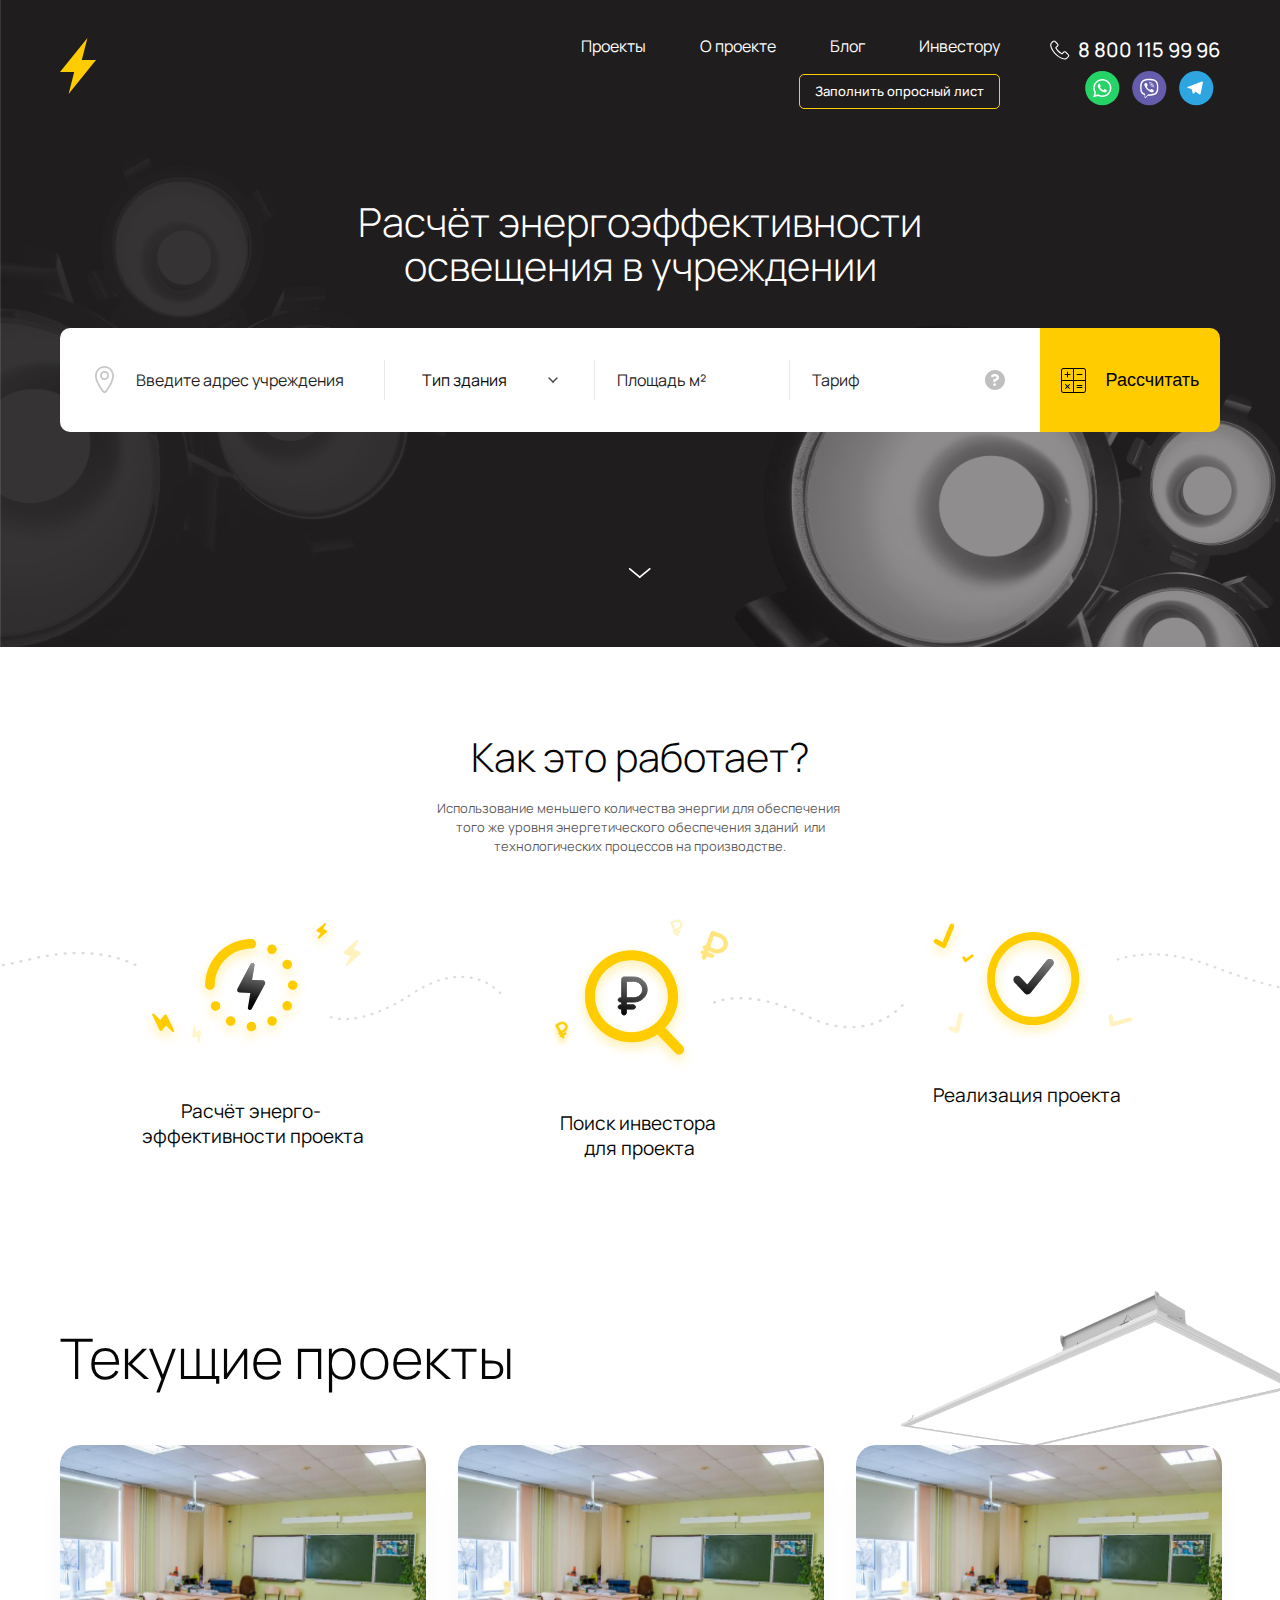
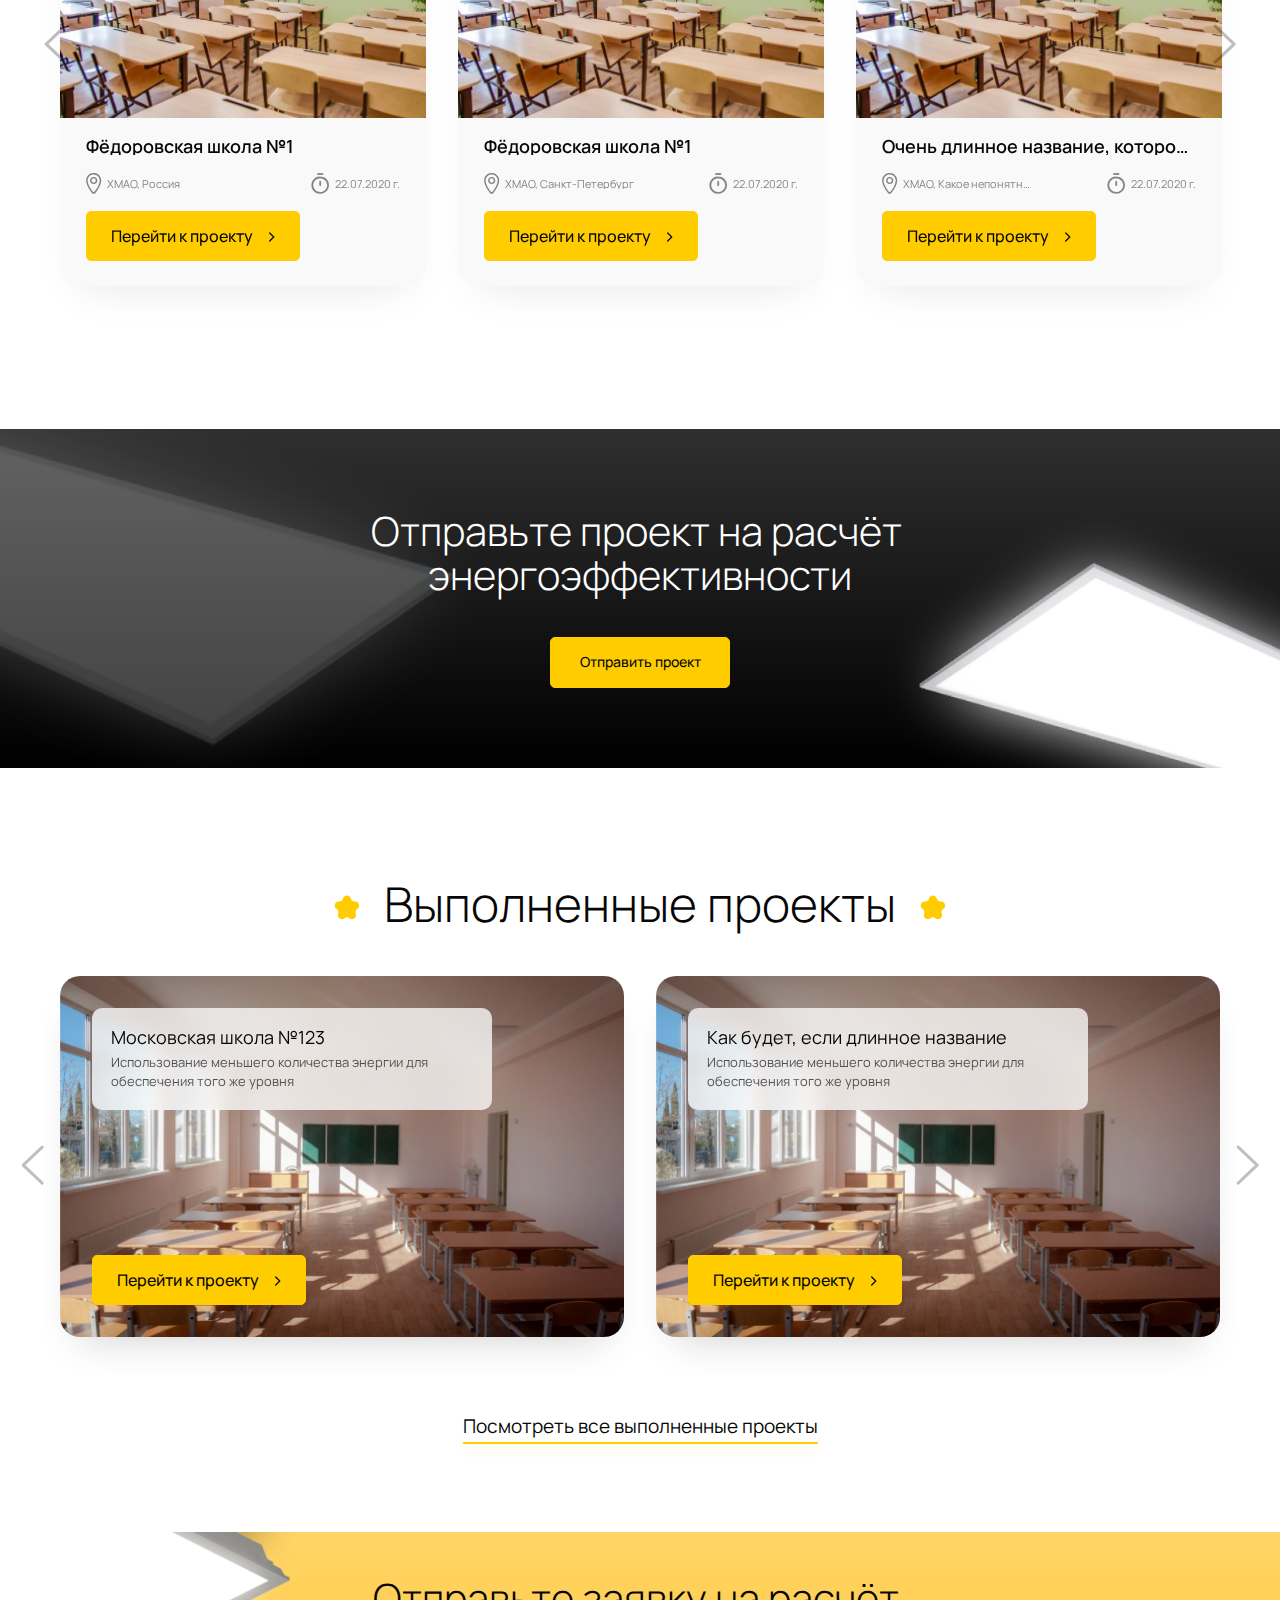
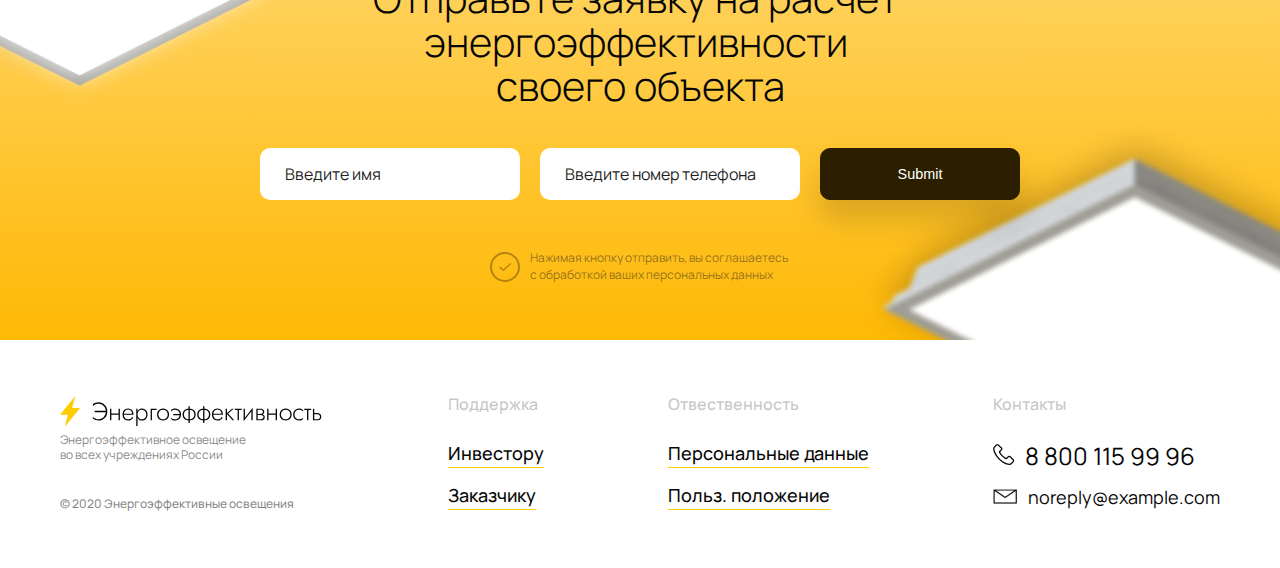
==== commit ef3d570c: "Правки адаптива Главной" ====
--- a/index.html
+++ b/index.html
@@ -24,55 +24,66 @@
 		<header class="header header--white">
 			 <div class="container flex flex--center flex--between">
 			 	<div class="header__left">
+			 		<a href="#" class="logo">
+			 			<img src="img/logo.svg" alt="">
+			 		</a>
+
 			 		<a href="#" class="burger">
 			 			<span></span>
 			 			<span></span>
 			 			<span></span>
 			 		</a>
-			 		<a href="#" class="logo">
-			 			<img src="img/logo.svg" alt="">
-			 		</a>
 			 	</div>
 
-                 <div class="header__center flex flex--center">
-                 	<ul class="menu flex flex--center">
-                 		<li><a href="#">Проекты</a></li>
-                 		<li><a href="#">О проекте</a></li>
-                 		<li><a href="#">Блог</a></li>
-                 		<li><a href="#">Инвестору</a></li>
-                 	</ul>
-                 	<a href="#" class="btn btn--white">
-                 		Заполнить опросный лист
-                 	</a>
-                 </div>
-                 <div class="header__contact">
-                 	<a href="tel:88001159996" class="phone">
-                 		<span class="icon">
-                 			<svg width="22" height="21" viewBox="0 0 22 21" fill="none" xmlns="http://www.w3.org/2000/svg">
-                 				<path d="M15.8519 21C15.4663 20.9356 15.0779 20.8852 14.695 20.804C13.267 20.4528 11.8985 19.8951 10.6332 19.1488C8.64166 18.0476 6.83681 16.6412 5.28499 14.9814C3.39623 12.9398 1.82554 10.6908 0.834715 8.07504C0.450793 7.13393 0.229984 6.13489 0.18167 5.12036C0.144673 4.62412 0.212741 4.12567 0.381475 3.65724C0.550208 3.18882 0.815853 2.76082 1.16124 2.40093C1.75236 1.7988 2.32377 1.17425 2.95993 0.625327C3.94231 -0.214865 5.01195 -0.214865 5.96056 0.664536C6.96264 1.59995 7.93095 2.58298 8.86267 3.58281C9.20454 3.94948 9.39451 4.43116 9.39451 4.93132C9.39451 5.43147 9.20454 5.91315 8.86267 6.27982C8.36725 6.83995 7.81836 7.34967 7.2948 7.88459C7.24694 7.9294 7.19628 7.96861 7.10901 8.04703C8.50721 10.5652 10.5951 12.6367 13.13 14.0208L14.3798 12.7633C14.6867 12.4025 15.0716 12.1153 15.5057 11.9231C15.8466 11.7756 16.2237 11.7314 16.5898 11.7962C16.9558 11.861 17.2945 12.0318 17.5634 12.2872C18.6124 13.2805 19.6351 14.3018 20.6316 15.3511C20.9693 15.7113 21.1616 16.1829 21.1715 16.6754C21.1813 17.168 21.0081 17.6468 20.685 18.0201C20.0545 18.7595 19.3564 19.4596 18.6499 20.1374C18.1468 20.5978 17.5063 20.882 16.8259 20.9468C16.7773 20.9582 16.7294 20.9722 16.6823 20.9888L15.8519 21ZM16.1644 19.7369C16.5111 19.7558 16.8578 19.7001 17.1809 19.5735C17.5039 19.4468 17.7957 19.2523 18.0363 19.0031C18.5092 18.5102 18.9933 18.0285 19.4718 17.5412C19.5336 17.4791 19.5919 17.4137 19.6464 17.3452C19.7278 17.2636 19.7919 17.1665 19.8349 17.0597C19.8779 16.9529 19.8988 16.8387 19.8964 16.7237C19.8941 16.6087 19.8685 16.4953 19.8211 16.3904C19.7738 16.2855 19.7058 16.1911 19.621 16.1129C19.2354 15.6984 18.8272 15.3063 18.4275 14.9058C17.9068 14.3877 17.3917 13.8668 16.8653 13.357C16.7887 13.2713 16.6952 13.2022 16.5907 13.1538C16.4862 13.1054 16.3728 13.0788 16.2575 13.0756C16.1423 13.0725 16.0276 13.0928 15.9206 13.1355C15.8136 13.1781 15.7164 13.2421 15.6352 13.3234C15.5564 13.3879 15.486 13.4607 15.4128 13.5335C14.9118 14.0292 14.4164 14.5305 13.9125 15.0206C13.7672 15.1866 13.5684 15.2972 13.3502 15.3335C13.132 15.3698 12.9079 15.3295 12.7162 15.2195C12.4094 15.0654 12.1054 14.9114 11.8098 14.7378C10.5082 13.9458 9.3303 12.9683 8.31377 11.8363C7.37154 10.8761 6.59033 9.7717 5.99996 8.56515C5.70159 7.9098 5.76633 7.59053 6.28145 7.09201C6.79657 6.5935 7.34828 6.06418 7.85777 5.52645C7.94012 5.45284 8.00632 5.36312 8.05225 5.26291C8.09817 5.16269 8.12283 5.05412 8.12468 4.94399C8.12653 4.83386 8.10553 4.72454 8.063 4.62285C8.02046 4.52116 7.9573 4.42929 7.87747 4.35298C7.81554 4.28017 7.7508 4.21295 7.68606 4.14573L5.21462 1.67557C4.68543 1.15745 4.21535 1.15185 3.68616 1.67557C3.15697 2.19929 2.65874 2.66139 2.1774 3.18511C1.94013 3.42893 1.74937 3.71362 1.61443 4.02531C1.4029 4.69409 1.39409 5.41005 1.58909 6.08378C1.82339 7.13013 2.19237 8.14205 2.68689 9.09447C3.53535 10.7739 4.61126 12.3297 5.88456 13.7183C8.07583 16.1997 10.8489 18.1044 13.9575 19.2636C14.6649 19.5296 15.4093 19.6855 16.1644 19.7257V19.7369Z" fill="currentcolor"/>
-                 			</svg>
-                 		</span>
-                 		<span class="phone__text">
-                 			8 800 115 99 96
-                 		</span>
-                 	</a>
-
-                 	<ul class="social flex">
-                 		<li><a href="#"><img src="img/icons/social/whatsapp.svg" alt=""></a></li>
-                 		<li><a href="#"><img src="img/icons/social/viber.svg" alt=""></a></li>
-                 		<li><a href="#"><img src="img/icons/social/telegram.svg" alt=""></a></li>
-                 	</ul>
-
-                 </div>
+			 	<div class="header-main flex flex--center">
+			 		<div class="header__center flex flex--center">
+			 			<ul class="menu flex flex--center">
+			 				<li><a href="#">Проекты</a></li>
+			 				<li><a href="#">О проекте</a></li>
+			 				<li><a href="#">Блог</a></li>
+			 				<li><a href="#">Инвестору</a></li>
+			 			</ul>
+			 			<a href="#" class="btn btn--white">
+			 				Заполнить опросный лист
+			 			</a>
+			 		</div>
+			 		<div class="header__contact">
+			 			<a href="tel:88001159996" class="phone">
+			 				<span class="icon">
+			 					<svg width="22" height="21" viewBox="0 0 22 21" fill="none" xmlns="http://www.w3.org/2000/svg">
+			 						<path d="M15.8519 21C15.4663 20.9356 15.0779 20.8852 14.695 20.804C13.267 20.4528 11.8985 19.8951 10.6332 19.1488C8.64166 18.0476 6.83681 16.6412 5.28499 14.9814C3.39623 12.9398 1.82554 10.6908 0.834715 8.07504C0.450793 7.13393 0.229984 6.13489 0.18167 5.12036C0.144673 4.62412 0.212741 4.12567 0.381475 3.65724C0.550208 3.18882 0.815853 2.76082 1.16124 2.40093C1.75236 1.7988 2.32377 1.17425 2.95993 0.625327C3.94231 -0.214865 5.01195 -0.214865 5.96056 0.664536C6.96264 1.59995 7.93095 2.58298 8.86267 3.58281C9.20454 3.94948 9.39451 4.43116 9.39451 4.93132C9.39451 5.43147 9.20454 5.91315 8.86267 6.27982C8.36725 6.83995 7.81836 7.34967 7.2948 7.88459C7.24694 7.9294 7.19628 7.96861 7.10901 8.04703C8.50721 10.5652 10.5951 12.6367 13.13 14.0208L14.3798 12.7633C14.6867 12.4025 15.0716 12.1153 15.5057 11.9231C15.8466 11.7756 16.2237 11.7314 16.5898 11.7962C16.9558 11.861 17.2945 12.0318 17.5634 12.2872C18.6124 13.2805 19.6351 14.3018 20.6316 15.3511C20.9693 15.7113 21.1616 16.1829 21.1715 16.6754C21.1813 17.168 21.0081 17.6468 20.685 18.0201C20.0545 18.7595 19.3564 19.4596 18.6499 20.1374C18.1468 20.5978 17.5063 20.882 16.8259 20.9468C16.7773 20.9582 16.7294 20.9722 16.6823 20.9888L15.8519 21ZM16.1644 19.7369C16.5111 19.7558 16.8578 19.7001 17.1809 19.5735C17.5039 19.4468 17.7957 19.2523 18.0363 19.0031C18.5092 18.5102 18.9933 18.0285 19.4718 17.5412C19.5336 17.4791 19.5919 17.4137 19.6464 17.3452C19.7278 17.2636 19.7919 17.1665 19.8349 17.0597C19.8779 16.9529 19.8988 16.8387 19.8964 16.7237C19.8941 16.6087 19.8685 16.4953 19.8211 16.3904C19.7738 16.2855 19.7058 16.1911 19.621 16.1129C19.2354 15.6984 18.8272 15.3063 18.4275 14.9058C17.9068 14.3877 17.3917 13.8668 16.8653 13.357C16.7887 13.2713 16.6952 13.2022 16.5907 13.1538C16.4862 13.1054 16.3728 13.0788 16.2575 13.0756C16.1423 13.0725 16.0276 13.0928 15.9206 13.1355C15.8136 13.1781 15.7164 13.2421 15.6352 13.3234C15.5564 13.3879 15.486 13.4607 15.4128 13.5335C14.9118 14.0292 14.4164 14.5305 13.9125 15.0206C13.7672 15.1866 13.5684 15.2972 13.3502 15.3335C13.132 15.3698 12.9079 15.3295 12.7162 15.2195C12.4094 15.0654 12.1054 14.9114 11.8098 14.7378C10.5082 13.9458 9.3303 12.9683 8.31377 11.8363C7.37154 10.8761 6.59033 9.7717 5.99996 8.56515C5.70159 7.9098 5.76633 7.59053 6.28145 7.09201C6.79657 6.5935 7.34828 6.06418 7.85777 5.52645C7.94012 5.45284 8.00632 5.36312 8.05225 5.26291C8.09817 5.16269 8.12283 5.05412 8.12468 4.94399C8.12653 4.83386 8.10553 4.72454 8.063 4.62285C8.02046 4.52116 7.9573 4.42929 7.87747 4.35298C7.81554 4.28017 7.7508 4.21295 7.68606 4.14573L5.21462 1.67557C4.68543 1.15745 4.21535 1.15185 3.68616 1.67557C3.15697 2.19929 2.65874 2.66139 2.1774 3.18511C1.94013 3.42893 1.74937 3.71362 1.61443 4.02531C1.4029 4.69409 1.39409 5.41005 1.58909 6.08378C1.82339 7.13013 2.19237 8.14205 2.68689 9.09447C3.53535 10.7739 4.61126 12.3297 5.88456 13.7183C8.07583 16.1997 10.8489 18.1044 13.9575 19.2636C14.6649 19.5296 15.4093 19.6855 16.1644 19.7257V19.7369Z" fill="currentcolor"/>
+			 					</svg>
+			 				</span>
+			 				<span class="phone__text">
+			 					8 800 115 99 96
+			 				</span>
+			 			</a>
+
+			 			<ul class="social flex">
+			 				<li><a href="#"><img src="img/icons/social/whatsapp.svg" alt=""></a></li>
+			 				<li><a href="#"><img src="img/icons/social/viber.svg" alt=""></a></li>
+			 				<li><a href="#"><img src="img/icons/social/telegram.svg" alt=""></a></li>
+			 			</ul>
+
+			 		</div>
+			 	</div>
 
 			 </div>
 		</header>
 		<main class="main">
 			<div class="first-screen">
 				<div class="container">
-					<div class="h3 text-center">
+					<div class="h3 desctop text-center">
 						Расчёт энергоэффективности<br>
 						освещения в учреждении
+					</div>
+					<div class="h3 mobile text-center">
+						Рассчитай энерго- +<br>эффективность +освещения своего + помещения и получи + экспресс-расчёт + <br>за 3 минуты
 					</div>
 
 					<div class="calculator">
@@ -195,6 +206,7 @@
 
 			<div class="current-projects">
 				<div class="container">
+					<img src="img/bg/bg-1.png" alt="" class="current-project-img">
 					<div class="h1">
 						Текущие проекты
 					</div>
@@ -465,17 +477,23 @@
 						</div>
 					</div>
 
-					<img src="img/bg/bg-1.png" alt="" class="current-project-img">
+					
 				</div>
 			</div>
 
 			<div class="banner">
 				<div class="container">
-					<div class="h3">
+					<div class="h3 desctop">
 						Отправьте проект на расчёт   <br>энергоэффективности
 					</div>
-					<a href="#" class="btn btn--lg js--popup">Отправить проект</a>
+					<div class="h3 mobile">
+						Закажи бесплатно детальный расчёт- +<br> энергоэффективн- +<br>ости освещения 
+					</div>
+					<a href="#" class="btn btn--lg desctop js--popup">Отправить проект</a>
+					<a href="#" class="btn btn--lg mobile js--popup">Заказать расчет</a>
 				</div>
 			</div>
 
@@ -495,7 +513,7 @@
 						</span>
 					</div>
 
-					<div class="our-projects-slider">
+					<div class="our-projects-slider desctop">
 						<div class="our-project__slide">
 							<div class="our-project__item">
 								<img src="img/photo/4.jpg" alt="">
@@ -587,18 +605,65 @@
 						</div>
 					</div>
 
+					<div class="mobile">
+						<div class="our-project__item">
+								<img src="img/photo/4.jpg" alt="">
+								<div class="our-project__item__content">
+									<div class="our-project__item__text">
+										<div class="h5">Московская школа №123</div>
+										<p>
+											Использование меньшего количества энергии для обеспечения того же уровня
+										</p>
+									</div>
+									<a href="#" class="btn" tabindex="0">
+										Перейти к проекту
+										<span class="icon">
+											<svg width="6" height="10" viewBox="0 0 6 10" fill="none" xmlns="http://www.w3.org/2000/svg">
+												<path d="M0.682617 0.999634L4.75669 4.99963L0.682617 8.99963" stroke="currentColor" stroke-width="1.25" stroke-linecap="round" stroke-linejoin="round"></path>
+											</svg>
+
+										</span>
+									</a>
+								</div>
+							</div>
+							<div class="our-project__item">
+								<img src="img/photo/4.jpg" alt="">
+								<div class="our-project__item__content">
+									<div class="our-project__item__text">
+										<div class="h5">Московская школа №123</div>
+										<p>
+											Использование меньшего количества энергии для обеспечения того же уровня
+										</p>
+									</div>
+									<a href="#" class="btn" tabindex="0">
+										Перейти к проекту
+										<span class="icon">
+											<svg width="6" height="10" viewBox="0 0 6 10" fill="none" xmlns="http://www.w3.org/2000/svg">
+												<path d="M0.682617 0.999634L4.75669 4.99963L0.682617 8.99963" stroke="currentColor" stroke-width="1.25" stroke-linecap="round" stroke-linejoin="round"></path>
+											</svg>
+
+										</span>
+									</a>
+								</div>
+							</div>
+					</div>
+
 					<a href="#" class="all-projects">
-						Посмотреть все выполненные проекты
+						Посмотреть все <span class="desctop">выполненные проекты</span>
 					</a>
 				</div>
 			</div>
 
 			<div class="banner-calculate">
 				<div class="container">
-					<div class="h3 text-center">
+					<div class="h3 desctop text-center">
 						Отправьте заявку на расчёт  <br> энергоэффективности   <br>своего объекта
+					</div>
+					<div class="h3 mobile text-center">
+						Закажи полный<br> расчет энерго- +<br>эффективности освещения своего объекта
 					</div>
 
 					<div class="banner-calculate-form">
@@ -638,7 +703,7 @@
  <br>во всех учреждениях России
 						</span>
 					</a>
-					<div class="copy">
+					<div class="copy desctop">
 						© 2020 Энергоэффективные освещения
 					</div>
 
@@ -661,7 +726,7 @@
 						<li><a href="#">Польз. положение</a></li>
 					</ul>
 				</div>
-				<div class="footer__item">
+				<div class="footer__item footer__item--last">
 					<div class="footer__item__title">
 						Контакты
 					</div>
@@ -683,6 +748,9 @@
 						noreply@example.com
 					</a>
 				</div>
+				<div class="copy mobile">
+					© 2020 Энергоэффективные освещения
+				</div>
 			</div>
 		</footer>
 	</div><!-- end wrapper -->
--- a/css/style.css
+++ b/css/style.css
@@ -285,6 +285,9 @@
     margin-left: 1em; }
 
 .svg-sprite {
+  display: none; }
+
+.mobile {
   display: none; }
 
 ::-webkit-input-placeholder {
@@ -522,6 +525,17 @@
     color: currentColor; }
   .header--white {
     color: #fff; }
+
+.header-main {
+  -webkit-box-flex: 1;
+      -ms-flex-positive: 1;
+          flex-grow: 1;
+  -webkit-box-pack: end;
+      -ms-flex-pack: end;
+          justify-content: flex-end; }
+
+.header__center {
+  margin-right: 4.5em; }
 
 .menu {
   font-size: 16px;
@@ -1040,12 +1054,12 @@
     padding-bottom: 40px; }
   .our-projects-slider .prev-slide {
     left: 0;
-    -webkit-transform: translate(-100%, calc(-50% - 40px));
-            transform: translate(-100%, calc(-50% - 40px)); }
+    -webkit-transform: translate(-100%, calc(-50% - 10px));
+            transform: translate(-100%, calc(-50% - 10px)); }
   .our-projects-slider .next-slide {
     right: 0;
-    -webkit-transform: translate(100%, calc(-50% - 40px));
-            transform: translate(100%, calc(-50% - 40px)); }
+    -webkit-transform: translate(100%, calc(-50% - 10px));
+            transform: translate(100%, calc(-50% - 10px)); }
 
 .our-project__slide {
   padding: 0 1.25em; }
@@ -1382,20 +1396,26 @@
     display: flex;
     -webkit-box-align: center;
         -ms-flex-align: center;
-            align-items: center; }
+            align-items: center;
+    -webkit-box-pack: justify;
+        -ms-flex-pack: justify;
+            justify-content: space-between;
+    width: 100%; }
 
   .burger {
     display: block;
-    width: 25px;
-    margin-right: 30px;
+    width: 30px;
     position: relative; }
     .burger span {
       display: block;
       width: 100%;
       height: 2px;
-      background-color: var(--black); }
+      background: -webkit-gradient(linear, left top, left bottom, color-stop(-62.5%, #FFFFFF), color-stop(116.67%, rgba(255, 255, 255, 0))), #FFCC00;
+      background: linear-gradient(180deg, #FFFFFF -62.5%, rgba(255, 255, 255, 0) 116.67%), #FFCC00;
+      -webkit-box-shadow: 0px 4px 10px rgba(255, 204, 0, 0.39);
+              box-shadow: 0px 4px 10px rgba(255, 204, 0, 0.39); }
       .burger span:not(:last-child) {
-        margin-bottom: 6px; }
+        margin-bottom: 4px; }
     .burger::after, .burger::before {
       content: '';
       width: 100%;
@@ -1412,12 +1432,22 @@
       -webkit-transform: rotate(-45deg);
               transform: rotate(-45deg); }
 
+  .header .logo {
+    display: block;
+    width: 214px;
+    height: 31px;
+    background: url("../img/logo_lg.svg") 0 0 no-repeat;
+    background-size: contain;
+    -webkit-transition: all 0s;
+    transition: all 0s; }
+    .header .logo img {
+      display: none; }
   .header--white .burger span {
     background-color: var(--yellow); }
-  .header .logo {
-    width: 30px; }
-
-  .header__center {
+  .header--white .logo {
+    background-image: url("../img/logo_lg_white.svg"); }
+
+  .header-main {
     position: absolute;
     width: 100%;
     left: 0;
@@ -1429,33 +1459,43 @@
     color: var(--black);
     padding: 30px 20px;
     display: none; }
-    .header__center .menu {
+    .header-main .menu {
       display: block;
       font-size: 20px; }
-      .header__center .menu li {
+      .header-main .menu li {
         margin-bottom: 25px;
         padding: 0 !important; }
-        .header__center .menu li a {
+        .header-main .menu li a {
           display: inline-block; }
-    .header__center .btn {
-      margin-top: 20px;
+    .header-main .btn {
+      margin-top: 0;
       font-size: 14px; }
 
-  .menu-open .header__center {
-    display: block; }
-  .menu-open .header--white {
-    color: var(--black);
-    background-color: #fff; }
-  .menu-open .burger span {
-    opacity: 0; }
-  .menu-open .burger::before, .menu-open .burger::after {
-    opacity: 1; }
+  .header__contact {
+    margin-top: 20px; }
+
+  .menu-open {
+    overflow: hidden; }
+    .menu-open .header-main {
+      display: block; }
+    .menu-open .header--white {
+      color: var(--black);
+      background-color: #fff; }
+      .menu-open .header--white .logo {
+        background-image: url("../img/logo_lg.svg"); }
+    .menu-open .burger span {
+      opacity: 0; }
+    .menu-open .burger::before, .menu-open .burger::after {
+      opacity: 1; }
 
   .phone {
     font-size: 18px; }
 
   .header .social {
-    margin-top: 15px; }
+    margin-top: 15px;
+    -webkit-box-pack: start;
+        -ms-flex-pack: start;
+            justify-content: start; }
 
   .calculator__content {
     -ms-flex-wrap: wrap;
@@ -1464,8 +1504,7 @@
     -webkit-box-pack: justify;
         -ms-flex-pack: justify;
             justify-content: space-between;
-    background: transparent;
-    border-radius: 0; }
+    background: transparent; }
 
   .calculator-input,
   .calculator-input:not(:last-child),
@@ -1477,16 +1516,19 @@
     max-width: 49%; }
 
   .calculator-input {
-    margin-bottom: 20px;
+    margin-bottom: 0;
     background: #fff;
-    height: 50px;
-    border-radius: 10px !important; }
+    height: 60px;
+    border-bottom: 1px solid rgba(31, 30, 30, 0.1); }
     .calculator-input input {
       border-radius: 10px;
       padding-left: 20px; }
 
   .calculator-input:first-child {
-    border-radius: 0; }
+    border-radius: 10px 10px 0 0; }
+
+  .calculator__submit .submit {
+    border-radius: 0 0 10px 10px; }
 
   .calculator-input--address {
     padding-left: 20px !important; }
@@ -1509,7 +1551,7 @@
       margin-bottom: 15px; }
 
   .calculator__submit {
-    height: 50px;
+    height: 60px;
     width: 49%;
     max-width: none;
     margin-top: 0; }
@@ -1579,7 +1621,12 @@
     font-size: 14px; }
 
   .footer__item__menu li:not(:last-child) {
-    margin-bottom: 10px; } }
+    margin-bottom: 10px; }
+
+  .header__center {
+    -webkit-box-align: start;
+        -ms-flex-align: start;
+            align-items: flex-start; } }
 /*991*/
 @media (max-width: 767px) {
   html {
@@ -1612,7 +1659,7 @@
     padding: 20px 0; }
 
   .first-screen {
-    padding: 30px 0 40px; }
+    padding: 30px 0 50px; }
     .first-screen .h3 {
       margin-bottom: 40px; }
 
@@ -1634,14 +1681,52 @@
   .how-work__item {
     width: 100%;
     max-width: 400px;
-    margin-bottom: 40px; }
+    margin-bottom: 50px; }
     .how-work__item .icon {
-      margin-bottom: 30px; }
+      margin-bottom: 10px;
+      height: 150px; }
+    .how-work__item:first-child .icon::before {
+      content: '';
+      display: block;
+      width: 70px;
+      height: 118px;
+      background-image: url("../img/icons/how-work/line_mob_1.png");
+      right: auto;
+      left: 0;
+      top: 0; }
+    .how-work__item:nth-child(2) .icon::before {
+      content: '';
+      display: block;
+      position: absolute;
+      width: 81px;
+      height: 100px;
+      background-image: url("../img/icons/how-work/line_mob-2.png");
+      right: 0;
+      left: auto;
+      bottom: 100%;
+      -webkit-transform: translateY(20%);
+              transform: translateY(20%); }
+    .how-work__item:nth-child(3) .icon::before {
+      content: '';
+      display: block;
+      position: absolute;
+      width: 62px;
+      height: 168px;
+      background-image: url("../img/icons/how-work/line_mob-3.png");
+      right: auto;
+      left: 15px;
+      bottom: 100%;
+      -webkit-transform: translateY(6%);
+              transform: translateY(6%); }
+
+  .how-work__item .h5 {
+    font-size: 20px; }
 
   .how-work .block-title {
     margin-bottom: 40px; }
 
   .how-work {
+    padding-top: 150px;
     padding-bottom: 20px; }
 
   .current-projects {
@@ -1651,9 +1736,13 @@
       z-index: 2; }
 
   .current-project-img {
-    max-width: 250px;
-    opacity: 0.3;
-    top: 0; }
+    position: relative;
+    width: 100%;
+    display: block;
+    margin-bottom: 20px;
+    top: 0;
+    left: 0;
+    right: 0; }
 
   .btn {
     font-size: 14px; }
@@ -1662,12 +1751,16 @@
     padding: 50px 0; }
 
   .banner .h3 {
-    font-size: 1.8rem; }
-    .banner .h3 br {
-      display: none; }
+    font-size: 32зч; }
+
+  .btn {
+    font-size: 16px; }
+
+  .btn--lg {
+    font-size: 18px; }
 
   .our-projects {
-    padding: 50px 0; }
+    padding: 50px 0 80px; }
     .our-projects .h2 {
       -webkit-box-orient: vertical;
       -webkit-box-direction: normal;
@@ -1680,43 +1773,19 @@
   .our-project__item__text {
     max-width: 100%; }
 
-  .our-project__item__content {
-    position: relative;
-    padding: 15px; }
-
-  .our-project__item__text .h5 {
-    font-size: 17px;
-    white-space: nowrap;
-    text-overflow: ellipsis;
-    overflow: hidden; }
-
-  .our-project__item__text p {
-    display: -webkit-box;
-    -webkit-line-clamp: 2;
-    -webkit-box-orient: vertical;
-    overflow: hidden; }
-
-  .our-project__item__text {
-    padding: 0;
-    margin-bottom: 15px; }
-
   .our-projects-slider {
     margin-bottom: 20px; }
 
   .all-projects {
-    font-size: 15px;
-    text-align: center;
-    padding: 10px;
-    display: block;
-    border: 1px solid var(--yellow);
-    border-radius: 10px; }
-    .all-projects::after {
-      display: none; }
+    font-size: 18px;
+    padding-bottom: 10px;
+    margin-top: 60px; }
 
   .banner-calculate {
-    background-size: 110px, 150px, cover; }
+    background-size: 180px, 0 0, cover;
+    padding: 80px 0 50px; }
     .banner-calculate .h3 {
-      font-size: 1.8rem; }
+      font-size: 32px; }
 
   .banner-calculate-form__content {
     -webkit-box-orient: vertical;
@@ -1728,21 +1797,94 @@
     width: 100%;
     margin-right: 0;
     margin-bottom: 20px;
-    height: 50px; }
+    height: 60px; }
+    .banner-calculate__input .btn {
+      height: 60px;
+      padding: 0;
+      -webkit-box-shadow: 0px 20px 30px rgba(0, 0, 0, 0.15);
+              box-shadow: 0px 20px 30px rgba(0, 0, 0, 0.15); }
 
   .banner-calculate__input:last-child {
     width: 100%;
     margin-bottom: 0; }
 
   .banner-calculate-form .agree {
-    margin-top: 30px; }
+    margin-top: 40px; }
 
   .footer {
-    padding: 40px 0; } }
+    padding: 70px 0 40px; }
+    .footer .logo {
+      -webkit-box-align: start;
+          -ms-flex-align: start;
+              align-items: flex-start;
+      margin-bottom: 0; }
+
+  .footer__item {
+    text-align: left;
+    margin-bottom: 20px;
+    width: 50%;
+    min-width: auto; }
+    .footer__item--last {
+      -webkit-box-ordinal-group: -1;
+          -ms-flex-order: -2;
+              order: -2;
+      width: 100%; }
+
+  .copy {
+    margin-top: 40px; }
+
+  .footer__link {
+    -webkit-box-pack: start;
+        -ms-flex-pack: start;
+            justify-content: flex-start; }
+
+  .footer__item__title {
+    font-size: 12px;
+    margin-bottom: 20px; }
+
+  .our-projects .h2 {
+    font-size: 32px;
+    line-height: 1.3;
+    margin-bottom: 30px; }
+    .our-projects .h2 .icon:first-child {
+      display: none; }
+
+  .our-project__item {
+    height: 280px;
+    margin-bottom: 35px; }
+
+  .our-project__item__content {
+    padding: 0 0 40px;
+    -webkit-box-align: center;
+        -ms-flex-align: center;
+            align-items: center; }
+
+  .our-project__item__text {
+    border-radius: 10px 10px 0 0;
+    padding: 20px; }
+
+  .btn {
+    border-radius: 10px; } }
 /*767*/
 @media (max-width: 480px) {
   .first-screen .h3 {
-    font-size: 24px; }
+    font-size: 32px; }
+    .first-screen .h3 span {
+      display: inline; }
+
+  .main-page .header {
+    padding: 55px 0 25px; }
+
+  .desctop {
+    display: none; }
+
+  .mobile {
+    display: block; }
+
+  .btn.mobile {
+    display: -webkit-inline-box;
+    display: -ms-inline-flexbox;
+    display: inline-flex; }
 
   .calculator-input--address {
     min-width: auto; }
@@ -1751,6 +1893,58 @@
     padding-left: 10px !important; }
 
   .current-projects .h1 {
-    font-size: 2.2rem; } }
+    font-size: 48px;
+    text-align: center; }
+
+  .slick-arrow {
+    width: 48px;
+    height: 48px;
+    display: -webkit-box;
+    display: -ms-flexbox;
+    display: flex;
+    -webkit-box-align: center;
+        -ms-flex-align: center;
+            align-items: center;
+    -webkit-box-pack: center;
+        -ms-flex-pack: center;
+            justify-content: center;
+    background-color: #fff;
+    border-radius: 50%;
+    color: #000;
+    z-index: 2; }
+    .slick-arrow svg {
+      width: 40%;
+      height: 40%; }
+
+  .projects-slider {
+    margin: 0; }
+    .projects-slider .slick-list {
+      overflow: visible; }
+
+  .project-slide {
+    padding: 0 10px; }
+
+  .projects-slider .next-slide {
+    right: -20px; }
+
+  .projects-slider .prev-slide {
+    left: -20px; }
+
+  .project-name {
+    text-align: center;
+    font-size: 22px; }
+
+  .project-item__content {
+    text-align: center; }
+
+  .project-data,
+  .project-data__item:last-child,
+  .project-data__item {
+    -webkit-box-pack: center;
+        -ms-flex-pack: center;
+            justify-content: center; }
+
+  .project-item__content {
+    padding: 25px 20px 30px; } }
 
 /*# sourceMappingURL=style.css.map */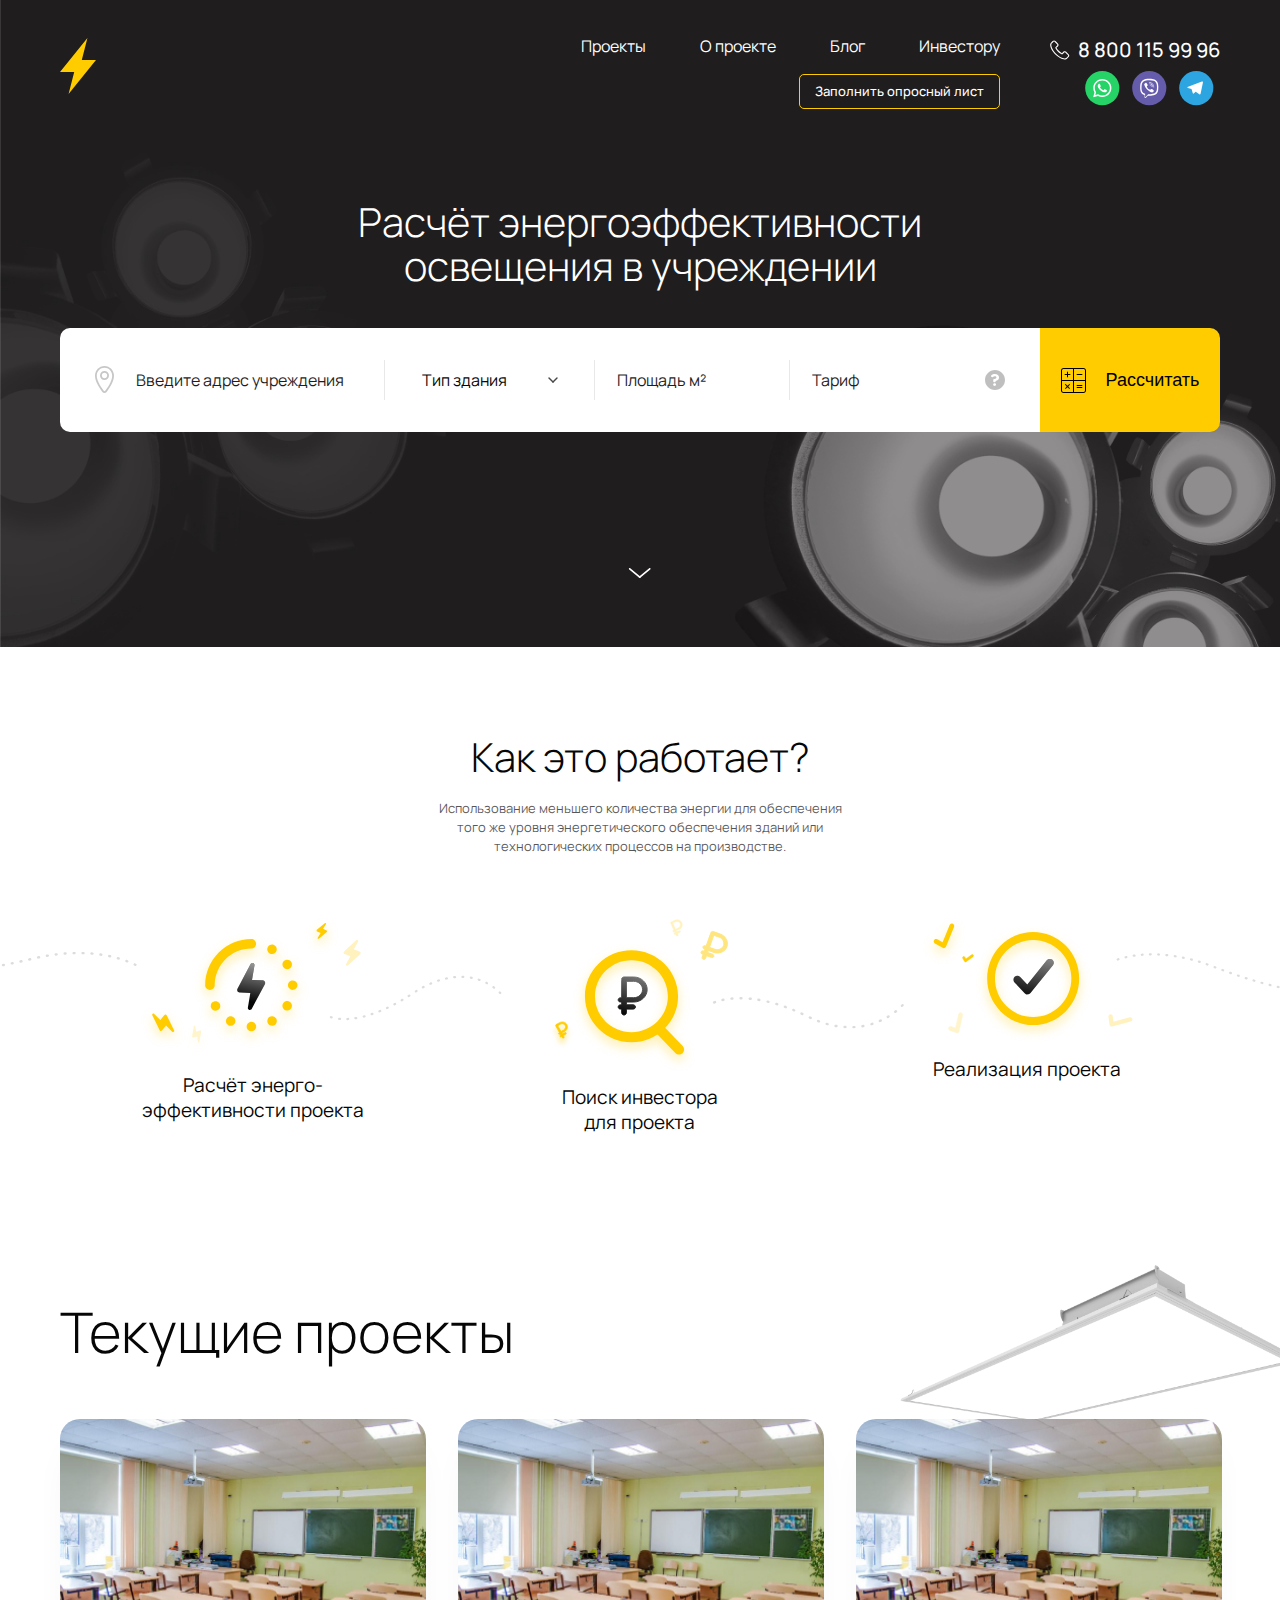
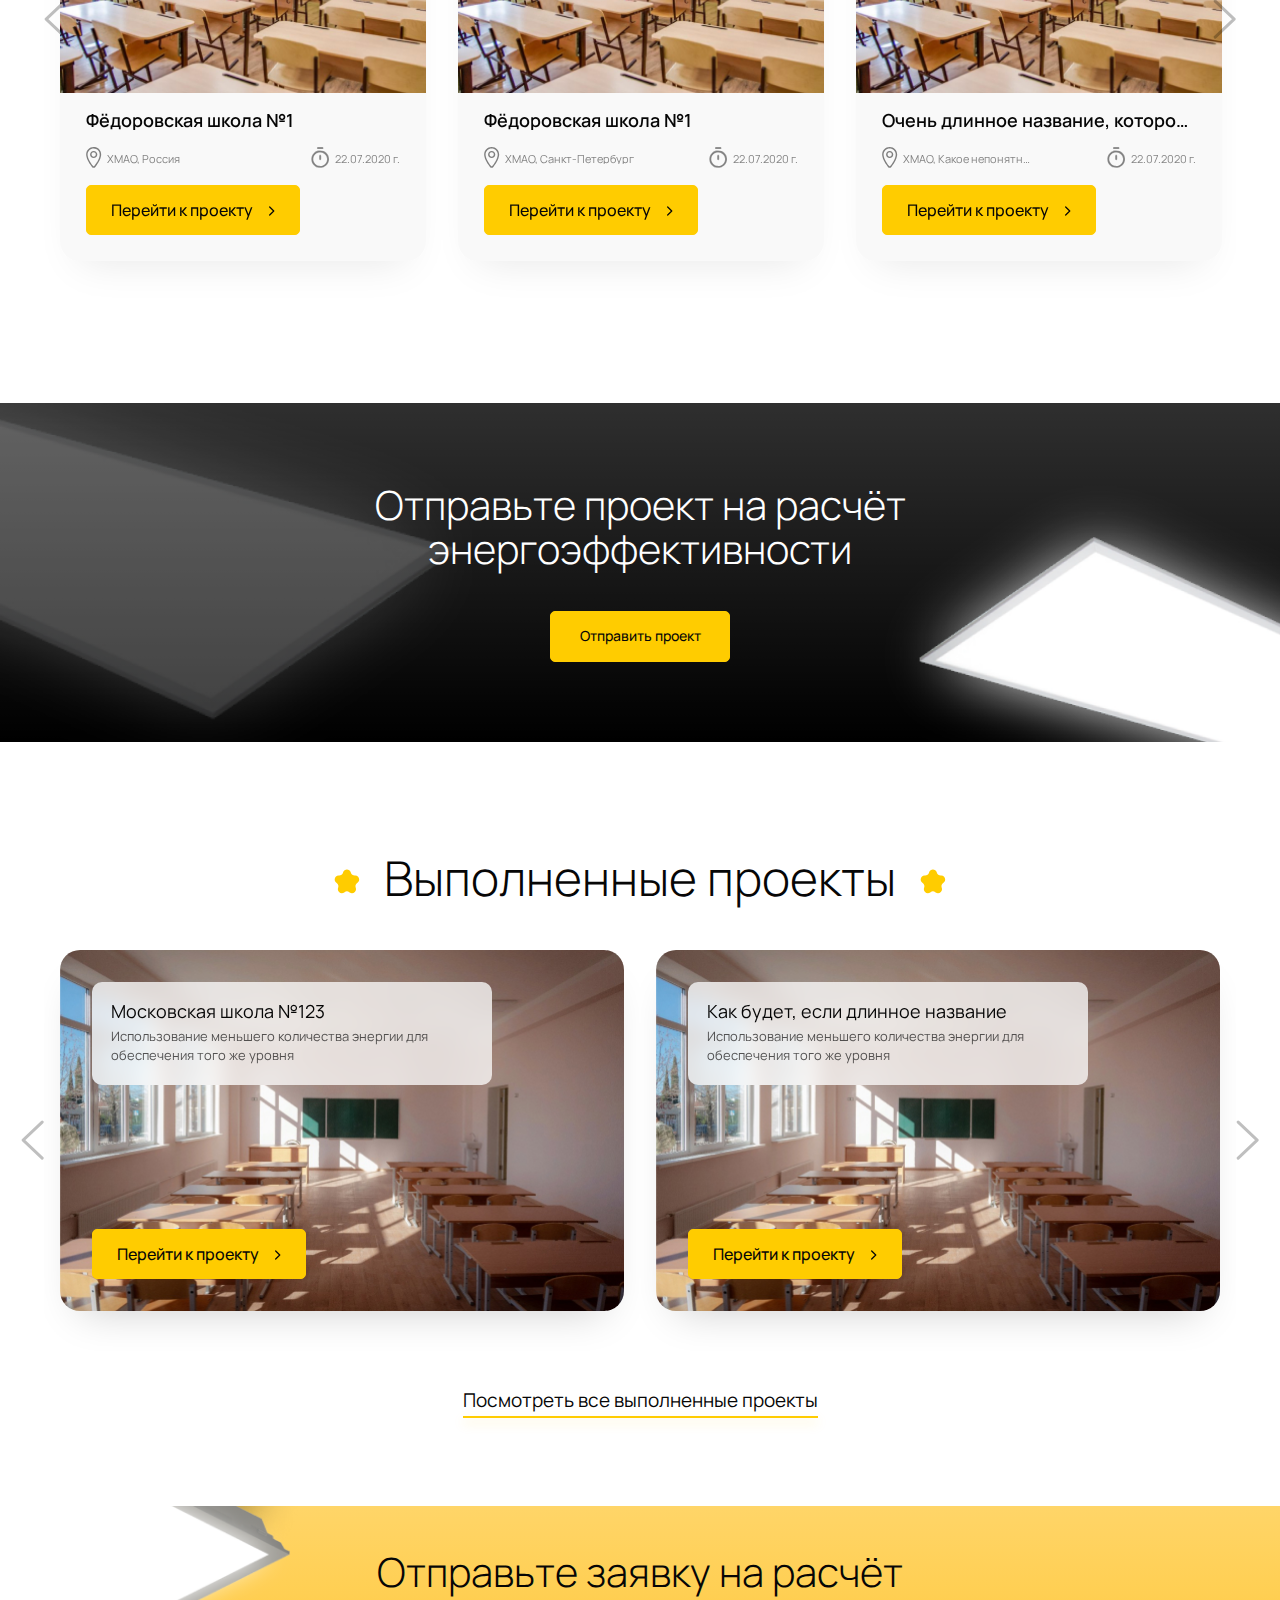
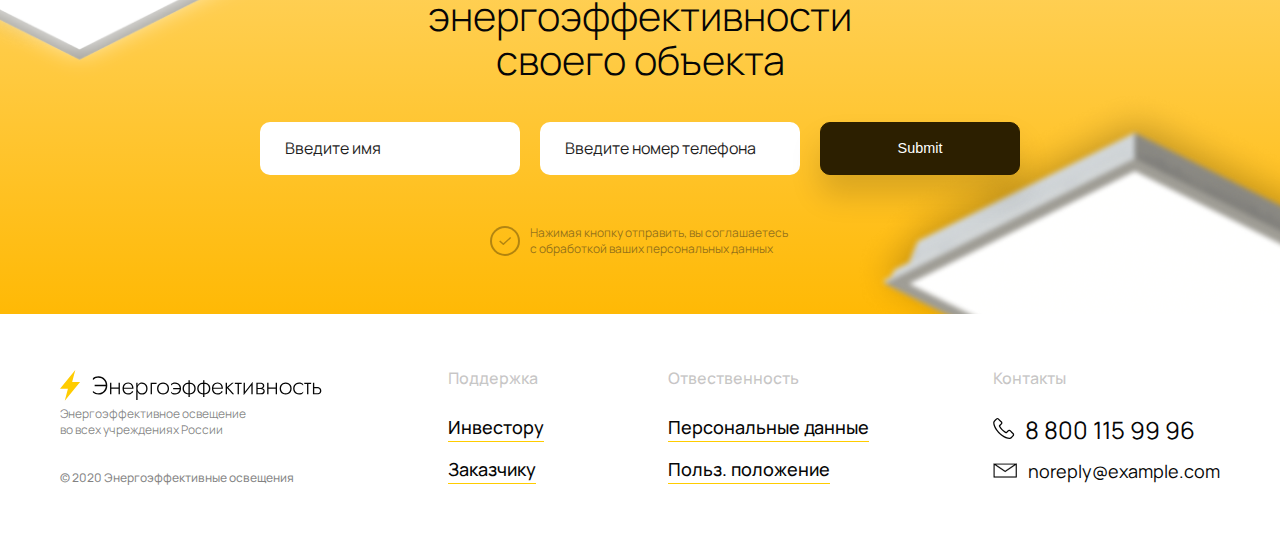
==== commit 89f9cbb3: "Попап для опросника" ====
--- a/index.html
+++ b/index.html
@@ -1,8 +1,9 @@
 <!DOCTYPE html>
 <html lang="ru">
+
 <head>
 	<meta charset="UTF-8">
-	<title>Главная</title>
+	<title>Главная </title>
 	<meta name="description" content="">
 	<meta name="viewport" content="width=device-width, initial-scale=1.0">
 	<!-- Template Basic Images Start -->
@@ -10,65 +11,69 @@
 	<!-- <link rel="icon" href="img/favicon/favicon.ico">
 	<link rel="apple-touch-icon" sizes="180x180" href="img/favicon/apple-touch-icon-180x180.png"> -->
 	<!-- Template Basic Images End -->
-	
+
 	<!-- Custom Browsers Color Start -->
 	<meta name="theme-color" content="#000">
 	<!-- Custom Browsers Color End -->
 	<link rel="stylesheet" href="css/style.css">
 
-	
+
 </head>
+
 <body>
 	<!-- Класс main-page нужен на этой странице -->
 	<div class="wrapper main-page">
 		<header class="header header--white">
-			 <div class="container flex flex--center flex--between">
-			 	<div class="header__left">
-			 		<a href="#" class="logo">
-			 			<img src="img/logo.svg" alt="">
-			 		</a>
-
-			 		<a href="#" class="burger">
-			 			<span></span>
-			 			<span></span>
-			 			<span></span>
-			 		</a>
-			 	</div>
-
-			 	<div class="header-main flex flex--center">
-			 		<div class="header__center flex flex--center">
-			 			<ul class="menu flex flex--center">
-			 				<li><a href="#">Проекты</a></li>
-			 				<li><a href="#">О проекте</a></li>
-			 				<li><a href="#">Блог</a></li>
-			 				<li><a href="#">Инвестору</a></li>
-			 			</ul>
-			 			<a href="#" class="btn btn--white">
-			 				Заполнить опросный лист
-			 			</a>
-			 		</div>
-			 		<div class="header__contact">
-			 			<a href="tel:88001159996" class="phone">
-			 				<span class="icon">
-			 					<svg width="22" height="21" viewBox="0 0 22 21" fill="none" xmlns="http://www.w3.org/2000/svg">
-			 						<path d="M15.8519 21C15.4663 20.9356 15.0779 20.8852 14.695 20.804C13.267 20.4528 11.8985 19.8951 10.6332 19.1488C8.64166 18.0476 6.83681 16.6412 5.28499 14.9814C3.39623 12.9398 1.82554 10.6908 0.834715 8.07504C0.450793 7.13393 0.229984 6.13489 0.18167 5.12036C0.144673 4.62412 0.212741 4.12567 0.381475 3.65724C0.550208 3.18882 0.815853 2.76082 1.16124 2.40093C1.75236 1.7988 2.32377 1.17425 2.95993 0.625327C3.94231 -0.214865 5.01195 -0.214865 5.96056 0.664536C6.96264 1.59995 7.93095 2.58298 8.86267 3.58281C9.20454 3.94948 9.39451 4.43116 9.39451 4.93132C9.39451 5.43147 9.20454 5.91315 8.86267 6.27982C8.36725 6.83995 7.81836 7.34967 7.2948 7.88459C7.24694 7.9294 7.19628 7.96861 7.10901 8.04703C8.50721 10.5652 10.5951 12.6367 13.13 14.0208L14.3798 12.7633C14.6867 12.4025 15.0716 12.1153 15.5057 11.9231C15.8466 11.7756 16.2237 11.7314 16.5898 11.7962C16.9558 11.861 17.2945 12.0318 17.5634 12.2872C18.6124 13.2805 19.6351 14.3018 20.6316 15.3511C20.9693 15.7113 21.1616 16.1829 21.1715 16.6754C21.1813 17.168 21.0081 17.6468 20.685 18.0201C20.0545 18.7595 19.3564 19.4596 18.6499 20.1374C18.1468 20.5978 17.5063 20.882 16.8259 20.9468C16.7773 20.9582 16.7294 20.9722 16.6823 20.9888L15.8519 21ZM16.1644 19.7369C16.5111 19.7558 16.8578 19.7001 17.1809 19.5735C17.5039 19.4468 17.7957 19.2523 18.0363 19.0031C18.5092 18.5102 18.9933 18.0285 19.4718 17.5412C19.5336 17.4791 19.5919 17.4137 19.6464 17.3452C19.7278 17.2636 19.7919 17.1665 19.8349 17.0597C19.8779 16.9529 19.8988 16.8387 19.8964 16.7237C19.8941 16.6087 19.8685 16.4953 19.8211 16.3904C19.7738 16.2855 19.7058 16.1911 19.621 16.1129C19.2354 15.6984 18.8272 15.3063 18.4275 14.9058C17.9068 14.3877 17.3917 13.8668 16.8653 13.357C16.7887 13.2713 16.6952 13.2022 16.5907 13.1538C16.4862 13.1054 16.3728 13.0788 16.2575 13.0756C16.1423 13.0725 16.0276 13.0928 15.9206 13.1355C15.8136 13.1781 15.7164 13.2421 15.6352 13.3234C15.5564 13.3879 15.486 13.4607 15.4128 13.5335C14.9118 14.0292 14.4164 14.5305 13.9125 15.0206C13.7672 15.1866 13.5684 15.2972 13.3502 15.3335C13.132 15.3698 12.9079 15.3295 12.7162 15.2195C12.4094 15.0654 12.1054 14.9114 11.8098 14.7378C10.5082 13.9458 9.3303 12.9683 8.31377 11.8363C7.37154 10.8761 6.59033 9.7717 5.99996 8.56515C5.70159 7.9098 5.76633 7.59053 6.28145 7.09201C6.79657 6.5935 7.34828 6.06418 7.85777 5.52645C7.94012 5.45284 8.00632 5.36312 8.05225 5.26291C8.09817 5.16269 8.12283 5.05412 8.12468 4.94399C8.12653 4.83386 8.10553 4.72454 8.063 4.62285C8.02046 4.52116 7.9573 4.42929 7.87747 4.35298C7.81554 4.28017 7.7508 4.21295 7.68606 4.14573L5.21462 1.67557C4.68543 1.15745 4.21535 1.15185 3.68616 1.67557C3.15697 2.19929 2.65874 2.66139 2.1774 3.18511C1.94013 3.42893 1.74937 3.71362 1.61443 4.02531C1.4029 4.69409 1.39409 5.41005 1.58909 6.08378C1.82339 7.13013 2.19237 8.14205 2.68689 9.09447C3.53535 10.7739 4.61126 12.3297 5.88456 13.7183C8.07583 16.1997 10.8489 18.1044 13.9575 19.2636C14.6649 19.5296 15.4093 19.6855 16.1644 19.7257V19.7369Z" fill="currentcolor"/>
-			 					</svg>
-			 				</span>
-			 				<span class="phone__text">
-			 					8 800 115 99 96
-			 				</span>
-			 			</a>
-
-			 			<ul class="social flex">
-			 				<li><a href="#"><img src="img/icons/social/whatsapp.svg" alt=""></a></li>
-			 				<li><a href="#"><img src="img/icons/social/viber.svg" alt=""></a></li>
-			 				<li><a href="#"><img src="img/icons/social/telegram.svg" alt=""></a></li>
-			 			</ul>
-
-			 		</div>
-			 	</div>
-
-			 </div>
+			<div class="container flex flex--center flex--between">
+				<div class="header__left">
+					<a href="#" class="logo">
+						<img src="img/logo.svg" alt="">
+					</a>
+
+					<a href="#" class="burger">
+						<span></span>
+						<span></span>
+						<span></span>
+					</a>
+				</div>
+
+				<div class="header-main flex flex--center">
+					<div class="header__center flex flex--center">
+						<ul class="menu flex flex--center">
+							<li><a href="#">Проекты</a></li>
+							<li><a href="#">О проекте</a></li>
+							<li><a href="#">Блог</a></li>
+							<li><a href="#">Инвестору</a></li>
+						</ul>
+						<a href="#" class="btn btn--white js--interview">
+							Заполнить опросный лист
+						</a>
+					</div>
+					<div class="header__contact">
+						<a href="tel:88001159996" class="phone">
+							<span class="icon">
+								<svg width="22" height="21" viewBox="0 0 22 21" fill="none"
+									xmlns="http://www.w3.org/2000/svg">
+									<path
+										d="M15.8519 21C15.4663 20.9356 15.0779 20.8852 14.695 20.804C13.267 20.4528 11.8985 19.8951 10.6332 19.1488C8.64166 18.0476 6.83681 16.6412 5.28499 14.9814C3.39623 12.9398 1.82554 10.6908 0.834715 8.07504C0.450793 7.13393 0.229984 6.13489 0.18167 5.12036C0.144673 4.62412 0.212741 4.12567 0.381475 3.65724C0.550208 3.18882 0.815853 2.76082 1.16124 2.40093C1.75236 1.7988 2.32377 1.17425 2.95993 0.625327C3.94231 -0.214865 5.01195 -0.214865 5.96056 0.664536C6.96264 1.59995 7.93095 2.58298 8.86267 3.58281C9.20454 3.94948 9.39451 4.43116 9.39451 4.93132C9.39451 5.43147 9.20454 5.91315 8.86267 6.27982C8.36725 6.83995 7.81836 7.34967 7.2948 7.88459C7.24694 7.9294 7.19628 7.96861 7.10901 8.04703C8.50721 10.5652 10.5951 12.6367 13.13 14.0208L14.3798 12.7633C14.6867 12.4025 15.0716 12.1153 15.5057 11.9231C15.8466 11.7756 16.2237 11.7314 16.5898 11.7962C16.9558 11.861 17.2945 12.0318 17.5634 12.2872C18.6124 13.2805 19.6351 14.3018 20.6316 15.3511C20.9693 15.7113 21.1616 16.1829 21.1715 16.6754C21.1813 17.168 21.0081 17.6468 20.685 18.0201C20.0545 18.7595 19.3564 19.4596 18.6499 20.1374C18.1468 20.5978 17.5063 20.882 16.8259 20.9468C16.7773 20.9582 16.7294 20.9722 16.6823 20.9888L15.8519 21ZM16.1644 19.7369C16.5111 19.7558 16.8578 19.7001 17.1809 19.5735C17.5039 19.4468 17.7957 19.2523 18.0363 19.0031C18.5092 18.5102 18.9933 18.0285 19.4718 17.5412C19.5336 17.4791 19.5919 17.4137 19.6464 17.3452C19.7278 17.2636 19.7919 17.1665 19.8349 17.0597C19.8779 16.9529 19.8988 16.8387 19.8964 16.7237C19.8941 16.6087 19.8685 16.4953 19.8211 16.3904C19.7738 16.2855 19.7058 16.1911 19.621 16.1129C19.2354 15.6984 18.8272 15.3063 18.4275 14.9058C17.9068 14.3877 17.3917 13.8668 16.8653 13.357C16.7887 13.2713 16.6952 13.2022 16.5907 13.1538C16.4862 13.1054 16.3728 13.0788 16.2575 13.0756C16.1423 13.0725 16.0276 13.0928 15.9206 13.1355C15.8136 13.1781 15.7164 13.2421 15.6352 13.3234C15.5564 13.3879 15.486 13.4607 15.4128 13.5335C14.9118 14.0292 14.4164 14.5305 13.9125 15.0206C13.7672 15.1866 13.5684 15.2972 13.3502 15.3335C13.132 15.3698 12.9079 15.3295 12.7162 15.2195C12.4094 15.0654 12.1054 14.9114 11.8098 14.7378C10.5082 13.9458 9.3303 12.9683 8.31377 11.8363C7.37154 10.8761 6.59033 9.7717 5.99996 8.56515C5.70159 7.9098 5.76633 7.59053 6.28145 7.09201C6.79657 6.5935 7.34828 6.06418 7.85777 5.52645C7.94012 5.45284 8.00632 5.36312 8.05225 5.26291C8.09817 5.16269 8.12283 5.05412 8.12468 4.94399C8.12653 4.83386 8.10553 4.72454 8.063 4.62285C8.02046 4.52116 7.9573 4.42929 7.87747 4.35298C7.81554 4.28017 7.7508 4.21295 7.68606 4.14573L5.21462 1.67557C4.68543 1.15745 4.21535 1.15185 3.68616 1.67557C3.15697 2.19929 2.65874 2.66139 2.1774 3.18511C1.94013 3.42893 1.74937 3.71362 1.61443 4.02531C1.4029 4.69409 1.39409 5.41005 1.58909 6.08378C1.82339 7.13013 2.19237 8.14205 2.68689 9.09447C3.53535 10.7739 4.61126 12.3297 5.88456 13.7183C8.07583 16.1997 10.8489 18.1044 13.9575 19.2636C14.6649 19.5296 15.4093 19.6855 16.1644 19.7257V19.7369Z"
+										fill="currentcolor" />
+								</svg>
+							</span>
+							<span class="phone__text">
+								8 800 115 99 96
+							</span>
+						</a>
+
+						<ul class="social flex">
+							<li><a href="#"><img src="img/icons/social/whatsapp.svg" alt=""></a></li>
+							<li><a href="#"><img src="img/icons/social/viber.svg" alt=""></a></li>
+							<li><a href="#"><img src="img/icons/social/telegram.svg" alt=""></a></li>
+						</ul>
+
+					</div>
+				</div>
+
+			</div>
 		</header>
 		<main class="main">
 			<div class="first-screen">
@@ -78,12 +83,8 @@
 						освещения в учреждении
 					</div>
 					<div class="h3 mobile text-center">
-						Рассчитай энерго- -<br>эффективность -освещения своего - помещения и получи - экспресс-расчёт - <br>за 3 минуты
+						Рассчитай энерго-<br>эффективностьосвещения своего помещения и получи экспресс-расчёт <br>за 3
+						минуты
 					</div>
 
 					<div class="calculator">
@@ -92,9 +93,14 @@
 								<div class="calculator__content flex">
 									<div class="calculator-input calculator-input--address">
 										<span class="icon">
-											<svg width="19" height="27" viewBox="0 0 19 27" fill="none" xmlns="http://www.w3.org/2000/svg">
-												<path opacity="0.25" d="M9.46512 5C11.9767 5 14 7.02326 14 9.46512C14 11.9767 11.9767 14 9.46512 14C7.02326 14 5 11.9767 5 9.46512C5 7.02326 7.02326 5 9.46512 5ZM9.46512 6.81395C8 6.81395 6.81395 8 6.81395 9.46512C6.81395 11 8 12.186 9.46512 12.186C11 12.186 12.186 11 12.186 9.46512C12.186 8 11 6.81395 9.46512 6.81395Z" fill="#1F1E1E"/>
-												<path opacity="0.25" d="M7.34573 25.885C4.94424 22.7672 3.17844 19.7944 1.9777 17.2567C0.635688 14.2839 0 11.6736 0 9.71595C0 4.35043 4.23792 0 9.46468 0C14.7621 0 19 4.35043 19 9.71595C19 11.6736 18.3643 14.2839 17.0223 17.2567C15.8216 19.7944 14.0558 22.6947 11.6543 25.885C10.5242 27.3352 8.47584 27.4077 7.34573 25.885ZM3.60223 16.4591C4.73234 18.9244 6.42751 21.7521 8.75836 24.7974C9.18216 25.305 9.81784 25.305 10.2416 24.7974C12.5725 21.7521 14.2677 18.9244 15.3978 16.4591C16.6691 13.7764 17.1636 11.4561 17.1636 9.71595C17.1636 5.36553 13.7732 1.81268 9.46468 1.81268C5.22677 1.81268 1.7658 5.36553 1.7658 9.71595C1.7658 11.4561 2.33086 13.7764 3.60223 16.4591Z" fill="#1F1E1E"/>
+											<svg width="19" height="27" viewBox="0 0 19 27" fill="none"
+												xmlns="http://www.w3.org/2000/svg">
+												<path opacity="0.25"
+													d="M9.46512 5C11.9767 5 14 7.02326 14 9.46512C14 11.9767 11.9767 14 9.46512 14C7.02326 14 5 11.9767 5 9.46512C5 7.02326 7.02326 5 9.46512 5ZM9.46512 6.81395C8 6.81395 6.81395 8 6.81395 9.46512C6.81395 11 8 12.186 9.46512 12.186C11 12.186 12.186 11 12.186 9.46512C12.186 8 11 6.81395 9.46512 6.81395Z"
+													fill="#1F1E1E" />
+												<path opacity="0.25"
+													d="M7.34573 25.885C4.94424 22.7672 3.17844 19.7944 1.9777 17.2567C0.635688 14.2839 0 11.6736 0 9.71595C0 4.35043 4.23792 0 9.46468 0C14.7621 0 19 4.35043 19 9.71595C19 11.6736 18.3643 14.2839 17.0223 17.2567C15.8216 19.7944 14.0558 22.6947 11.6543 25.885C10.5242 27.3352 8.47584 27.4077 7.34573 25.885ZM3.60223 16.4591C4.73234 18.9244 6.42751 21.7521 8.75836 24.7974C9.18216 25.305 9.81784 25.305 10.2416 24.7974C12.5725 21.7521 14.2677 18.9244 15.3978 16.4591C16.6691 13.7764 17.1636 11.4561 17.1636 9.71595C17.1636 5.36553 13.7732 1.81268 9.46468 1.81268C5.22677 1.81268 1.7658 5.36553 1.7658 9.71595C1.7658 11.4561 2.33086 13.7764 3.60223 16.4591Z"
+													fill="#1F1E1E" />
 											</svg>
 
 										</span>
@@ -109,7 +115,7 @@
 												<li data-value="">Старая хрущовка</li>
 												<li data-value="">А какая вам разница?</li>
 											</ul>
-											<input type="hidden" name="changeme"/>
+											<input type="hidden" name="changeme" />
 										</div>
 									</div>
 									<div class="calculator-input">
@@ -123,9 +129,7 @@
 												<img src="img/icons/help.svg" alt="">
 											</div>
 											<div class="tip-text">
-												Энергоэффективное -освещение во всех - учреждениях России
+												Энергоэффективноеосвещение во всех учреждениях России
 											</div>
 										</div>
 
@@ -134,8 +138,11 @@
 								<div class="calculator__submit">
 									<button type="submit" class="submit">
 										<span class="icon">
-											<svg width="25" height="25" viewBox="0 0 25 25" fill="none" xmlns="http://www.w3.org/2000/svg">
-												<path d="M22.5 0L2.5 0C1.1215 0 0 1.1215 0 2.5L0 22.5C0 23.8785 1.1215 25 2.5 25H22.5C23.8785 25 25 23.8785 25 22.5V2.5C25 1.1215 23.8785 0 22.5 0ZM24 2.5V12H13V1L22.5 1C23.327 1 24 1.673 24 2.5ZM2.5 1L12 1V12H1L1 2.5C1 1.673 1.673 1 2.5 1ZM1 22.5L1 13H12V24H2.5C1.673 24 1 23.327 1 22.5ZM22.5 24H13V13H24V22.5C24 23.327 23.327 24 22.5 24ZM3.5 6.5C3.5 6.224 3.7235 6 4 6H6V4C6 3.724 6.2235 3.5 6.5 3.5C6.7765 3.5 7 3.724 7 4V6H9C9.2765 6 9.5 6.224 9.5 6.5C9.5 6.776 9.2765 7 9 7H7V9C7 9.276 6.7765 9.5 6.5 9.5C6.2235 9.5 6 9.276 6 9V7H4C3.7235 7 3.5 6.776 3.5 6.5ZM15.5 6.5C15.5 6.224 15.7235 6 16 6L21 6C21.2765 6 21.5 6.224 21.5 6.5C21.5 6.776 21.2765 7 21 7L16 7C15.7235 7 15.5 6.776 15.5 6.5ZM21.5 17.5C21.5 17.776 21.2765 18 21 18H16C15.7235 18 15.5 17.776 15.5 17.5C15.5 17.224 15.7235 17 16 17H21C21.2765 17 21.5 17.224 21.5 17.5ZM21.5 19.5C21.5 19.776 21.2765 20 21 20H16C15.7235 20 15.5 19.776 15.5 19.5C15.5 19.224 15.7235 19 16 19H21C21.2765 19 21.5 19.224 21.5 19.5ZM8.8535 20.1465C9.049 20.342 9.049 20.658 8.8535 20.8535C8.6585 21.049 8.3415 21.049 8.1465 20.8535L6.5 19.207L4.8535 20.8535C4.6585 21.049 4.3415 21.049 4.1465 20.8535C3.951 20.658 3.951 20.342 4.1465 20.1465L5.793 18.5L4.1465 16.8535C3.951 16.658 3.951 16.342 4.1465 16.1465C4.342 15.951 4.658 15.951 4.8535 16.1465L6.5 17.793L8.1465 16.1465C8.342 15.951 8.658 15.951 8.8535 16.1465C9.049 16.342 9.049 16.658 8.8535 16.8535L7.207 18.5L8.8535 20.1465Z" fill="currentColor"/>
+											<svg width="25" height="25" viewBox="0 0 25 25" fill="none"
+												xmlns="http://www.w3.org/2000/svg">
+												<path
+													d="M22.5 0L2.5 0C1.1215 0 0 1.1215 0 2.5L0 22.5C0 23.8785 1.1215 25 2.5 25H22.5C23.8785 25 25 23.8785 25 22.5V2.5C25 1.1215 23.8785 0 22.5 0ZM24 2.5V12H13V1L22.5 1C23.327 1 24 1.673 24 2.5ZM2.5 1L12 1V12H1L1 2.5C1 1.673 1.673 1 2.5 1ZM1 22.5L1 13H12V24H2.5C1.673 24 1 23.327 1 22.5ZM22.5 24H13V13H24V22.5C24 23.327 23.327 24 22.5 24ZM3.5 6.5C3.5 6.224 3.7235 6 4 6H6V4C6 3.724 6.2235 3.5 6.5 3.5C6.7765 3.5 7 3.724 7 4V6H9C9.2765 6 9.5 6.224 9.5 6.5C9.5 6.776 9.2765 7 9 7H7V9C7 9.276 6.7765 9.5 6.5 9.5C6.2235 9.5 6 9.276 6 9V7H4C3.7235 7 3.5 6.776 3.5 6.5ZM15.5 6.5C15.5 6.224 15.7235 6 16 6L21 6C21.2765 6 21.5 6.224 21.5 6.5C21.5 6.776 21.2765 7 21 7L16 7C15.7235 7 15.5 6.776 15.5 6.5ZM21.5 17.5C21.5 17.776 21.2765 18 21 18H16C15.7235 18 15.5 17.776 15.5 17.5C15.5 17.224 15.7235 17 16 17H21C21.2765 17 21.5 17.224 21.5 17.5ZM21.5 19.5C21.5 19.776 21.2765 20 21 20H16C15.7235 20 15.5 19.776 15.5 19.5C15.5 19.224 15.7235 19 16 19H21C21.2765 19 21.5 19.224 21.5 19.5ZM8.8535 20.1465C9.049 20.342 9.049 20.658 8.8535 20.8535C8.6585 21.049 8.3415 21.049 8.1465 20.8535L6.5 19.207L4.8535 20.8535C4.6585 21.049 4.3415 21.049 4.1465 20.8535C3.951 20.658 3.951 20.342 4.1465 20.1465L5.793 18.5L4.1465 16.8535C3.951 16.658 3.951 16.342 4.1465 16.1465C4.342 15.951 4.658 15.951 4.8535 16.1465L6.5 17.793L8.1465 16.1465C8.342 15.951 8.658 15.951 8.8535 16.1465C9.049 16.342 9.049 16.658 8.8535 16.8535L7.207 18.5L8.8535 20.1465Z"
+													fill="currentColor" />
 											</svg>
 										</span>
 										<span class="text">
@@ -149,13 +156,15 @@
 
 					<span class="arrow-down">
 						<svg width="27" height="12" viewBox="0 0 27 12" fill="none" xmlns="http://www.w3.org/2000/svg">
-							<path d="M13.1719 11L25.1719 1" stroke="currentColor" stroke-width="2" stroke-linecap="round" stroke-linejoin="round"/>
-							<path d="M13.1719 11L1.17188 1" stroke="currentColor" stroke-width="2" stroke-linecap="round" stroke-linejoin="round"/>
+							<path d="M13.1719 11L25.1719 1" stroke="currentColor" stroke-width="2"
+								stroke-linecap="round" stroke-linejoin="round" />
+							<path d="M13.1719 11L1.17188 1" stroke="currentColor" stroke-width="2"
+								stroke-linecap="round" stroke-linejoin="round" />
 						</svg>
 
 					</span>
 				</div>
-			</div>	
+			</div>
 
 			<div class="how-work">
 				<div class="container">
@@ -164,9 +173,8 @@
 							Как это работает?
 						</div>
 						<p>
-							Использование меньшего количества энергии для обеспечения - того&nbsp;же уровня энергетического обеспечения зданий - или технологических процессов на&nbsp;производстве.
+							Использование меньшего количества энергии для обеспечения того&nbsp;же уровня
+							энергетического обеспечения зданий или технологических процессов на&nbsp;производстве.
 						</p>
 					</div>
 
@@ -176,8 +184,7 @@
 								<img src="img/icons/how-work/1.svg" alt="">
 							</div>
 							<div class="h5">
-								Расчёт энерго- -<br>эффективности проекта
+								Расчёт энерго-<br>эффективности проекта
 							</div>
 						</div>
 
@@ -186,8 +193,7 @@
 								<img src="img/icons/how-work/2.svg" alt="">
 							</div>
 							<div class="h5">
-								Поиск инвестора - <br>для проекта
+								Поиск инвестора <br>для проекта
 							</div>
 						</div>
 
@@ -223,9 +229,14 @@
 									<div class="project-data">
 										<div class="project-data__item">
 											<span class="icon">
-												<svg width="16" height="21" viewBox="0 0 16 21" fill="none" xmlns="http://www.w3.org/2000/svg">
-													<path d="M7.64348 3.90283C9.65091 3.90283 11.268 5.51993 11.268 7.47161C11.268 9.47904 9.65091 11.0961 7.64348 11.0961C5.69181 11.0961 4.07471 9.47904 4.07471 7.47161C4.07471 5.51993 5.69181 3.90283 7.64348 3.90283ZM7.64348 5.35265C6.47248 5.35265 5.52452 6.3006 5.52452 7.47161C5.52452 8.69837 6.47248 9.64633 7.64348 9.64633C8.87025 9.64633 9.8182 8.69837 9.8182 7.47161C9.8182 6.3006 8.87025 5.35265 7.64348 5.35265Z" fill="currentColor"/>
-													<path d="M5.97064 19.9066C4.07473 17.5088 2.68068 15.2226 1.73273 13.2709C0.673245 10.9846 0.171387 8.97721 0.171387 7.47163C0.171387 3.34524 3.51711 -0.000488281 7.64351 -0.000488281C11.8257 -0.000488281 15.1714 3.34524 15.1714 7.47163C15.1714 8.97721 14.6695 10.9846 13.61 13.2709C12.6621 15.2226 11.268 17.453 9.37213 19.9066C8.47994 21.0218 6.86284 21.0776 5.97064 19.9066ZM3.01525 12.6575C3.90745 14.5534 5.24574 16.7281 7.08589 19.0701C7.42046 19.4605 7.92232 19.4605 8.25689 19.0701C10.097 16.7281 11.4353 14.5534 12.3275 12.6575C13.3312 10.5943 13.7216 8.80992 13.7216 7.47163C13.7216 4.12591 11.045 1.39356 7.64351 1.39356C4.29778 1.39356 1.56544 4.12591 1.56544 7.47163C1.56544 8.80992 2.01154 10.5943 3.01525 12.6575Z" fill="currentColor"/>
+												<svg width="16" height="21" viewBox="0 0 16 21" fill="none"
+													xmlns="http://www.w3.org/2000/svg">
+													<path
+														d="M7.64348 3.90283C9.65091 3.90283 11.268 5.51993 11.268 7.47161C11.268 9.47904 9.65091 11.0961 7.64348 11.0961C5.69181 11.0961 4.07471 9.47904 4.07471 7.47161C4.07471 5.51993 5.69181 3.90283 7.64348 3.90283ZM7.64348 5.35265C6.47248 5.35265 5.52452 6.3006 5.52452 7.47161C5.52452 8.69837 6.47248 9.64633 7.64348 9.64633C8.87025 9.64633 9.8182 8.69837 9.8182 7.47161C9.8182 6.3006 8.87025 5.35265 7.64348 5.35265Z"
+														fill="currentColor" />
+													<path
+														d="M5.97064 19.9066C4.07473 17.5088 2.68068 15.2226 1.73273 13.2709C0.673245 10.9846 0.171387 8.97721 0.171387 7.47163C0.171387 3.34524 3.51711 -0.000488281 7.64351 -0.000488281C11.8257 -0.000488281 15.1714 3.34524 15.1714 7.47163C15.1714 8.97721 14.6695 10.9846 13.61 13.2709C12.6621 15.2226 11.268 17.453 9.37213 19.9066C8.47994 21.0218 6.86284 21.0776 5.97064 19.9066ZM3.01525 12.6575C3.90745 14.5534 5.24574 16.7281 7.08589 19.0701C7.42046 19.4605 7.92232 19.4605 8.25689 19.0701C10.097 16.7281 11.4353 14.5534 12.3275 12.6575C13.3312 10.5943 13.7216 8.80992 13.7216 7.47163C13.7216 4.12591 11.045 1.39356 7.64351 1.39356C4.29778 1.39356 1.56544 4.12591 1.56544 7.47163C1.56544 8.80992 2.01154 10.5943 3.01525 12.6575Z"
+														fill="currentColor" />
 												</svg>
 											</span>
 											<span class="text">ХМАО, Россия</span>
@@ -233,8 +244,11 @@
 
 										<div class="project-data__item">
 											<span class="icon">
-												<svg width="19" height="21" viewBox="0 0 19 21" fill="none" xmlns="http://www.w3.org/2000/svg">
-													<path d="M9.17334 20.8745C7.41755 20.8745 5.70135 20.363 4.24181 19.4049C2.78228 18.4467 1.64506 17.0852 0.973609 15.4926C0.302166 13.9 0.126522 12.1477 0.468791 10.4572C0.811062 8.76668 1.65596 7.21352 2.89699 5.99426C4.13804 4.77498 5.7195 3.9444 7.4415 3.60788C9.16352 3.27136 10.9484 3.4441 12.5704 4.10415C14.1923 4.7642 15.5783 5.8818 16.5532 7.3153C17.5281 8.74876 18.0483 10.4338 18.0483 12.1574C18.0483 14.4686 17.1138 16.6856 15.4497 18.3206C13.7855 19.9556 11.5278 20.8745 9.17334 20.8745ZM9.17334 5.40083C7.81408 5.40083 6.48517 5.79682 5.35465 6.53896C4.2241 7.28111 3.3426 8.3362 2.82197 9.57105C2.30134 10.8059 2.16508 12.1649 2.43053 13.476C2.69597 14.787 3.35112 15.991 4.31277 16.9358C5.27439 17.8806 6.49931 18.5237 7.83251 18.7842C9.1657 19.0448 10.5476 18.9111 11.8036 18.4C13.0596 17.8888 14.1334 17.0232 14.8891 15.912C15.6448 14.8008 16.0483 13.4942 16.0483 12.1574C16.0483 10.3647 15.3235 8.64593 14.0339 7.37901C12.7444 6.11215 10.996 5.40083 9.17334 5.40083ZM11.4233 2.08504H6.92334C6.65742 2.08504 6.40282 1.98123 6.21545 1.79715C6.02815 1.61313 5.92334 1.36404 5.92334 1.10477C5.92334 0.845514 6.02815 0.596415 6.21545 0.412403C6.40282 0.228317 6.65741 0.124512 6.92334 0.124512H11.4233C11.6893 0.124512 11.9439 0.228317 12.1312 0.412403C12.3185 0.596415 12.4233 0.845514 12.4233 1.10477C12.4233 1.36404 12.3185 1.61313 12.1312 1.79715C11.9439 1.98123 11.6893 2.08504 11.4233 2.08504ZM9.17334 13.1377C8.90741 13.1377 8.65282 13.0339 8.46545 12.8498C8.27815 12.6658 8.17334 12.4167 8.17334 12.1574V8.84162C8.17334 8.58236 8.27815 8.33326 8.46545 8.14924C8.65282 7.96516 8.90741 7.86135 9.17334 7.86135C9.43926 7.86135 9.69386 7.96516 9.88123 8.14924C10.0685 8.33326 10.1733 8.58236 10.1733 8.84162V12.1574C10.1733 12.4167 10.0685 12.6658 9.88123 12.8498C9.69386 13.0339 9.43926 13.1377 9.17334 13.1377Z" fill="currentColor" stroke="white" stroke-width="0.25"/>
+												<svg width="19" height="21" viewBox="0 0 19 21" fill="none"
+													xmlns="http://www.w3.org/2000/svg">
+													<path
+														d="M9.17334 20.8745C7.41755 20.8745 5.70135 20.363 4.24181 19.4049C2.78228 18.4467 1.64506 17.0852 0.973609 15.4926C0.302166 13.9 0.126522 12.1477 0.468791 10.4572C0.811062 8.76668 1.65596 7.21352 2.89699 5.99426C4.13804 4.77498 5.7195 3.9444 7.4415 3.60788C9.16352 3.27136 10.9484 3.4441 12.5704 4.10415C14.1923 4.7642 15.5783 5.8818 16.5532 7.3153C17.5281 8.74876 18.0483 10.4338 18.0483 12.1574C18.0483 14.4686 17.1138 16.6856 15.4497 18.3206C13.7855 19.9556 11.5278 20.8745 9.17334 20.8745ZM9.17334 5.40083C7.81408 5.40083 6.48517 5.79682 5.35465 6.53896C4.2241 7.28111 3.3426 8.3362 2.82197 9.57105C2.30134 10.8059 2.16508 12.1649 2.43053 13.476C2.69597 14.787 3.35112 15.991 4.31277 16.9358C5.27439 17.8806 6.49931 18.5237 7.83251 18.7842C9.1657 19.0448 10.5476 18.9111 11.8036 18.4C13.0596 17.8888 14.1334 17.0232 14.8891 15.912C15.6448 14.8008 16.0483 13.4942 16.0483 12.1574C16.0483 10.3647 15.3235 8.64593 14.0339 7.37901C12.7444 6.11215 10.996 5.40083 9.17334 5.40083ZM11.4233 2.08504H6.92334C6.65742 2.08504 6.40282 1.98123 6.21545 1.79715C6.02815 1.61313 5.92334 1.36404 5.92334 1.10477C5.92334 0.845514 6.02815 0.596415 6.21545 0.412403C6.40282 0.228317 6.65741 0.124512 6.92334 0.124512H11.4233C11.6893 0.124512 11.9439 0.228317 12.1312 0.412403C12.3185 0.596415 12.4233 0.845514 12.4233 1.10477C12.4233 1.36404 12.3185 1.61313 12.1312 1.79715C11.9439 1.98123 11.6893 2.08504 11.4233 2.08504ZM9.17334 13.1377C8.90741 13.1377 8.65282 13.0339 8.46545 12.8498C8.27815 12.6658 8.17334 12.4167 8.17334 12.1574V8.84162C8.17334 8.58236 8.27815 8.33326 8.46545 8.14924C8.65282 7.96516 8.90741 7.86135 9.17334 7.86135C9.43926 7.86135 9.69386 7.96516 9.88123 8.14924C10.0685 8.33326 10.1733 8.58236 10.1733 8.84162V12.1574C10.1733 12.4167 10.0685 12.6658 9.88123 12.8498C9.69386 13.0339 9.43926 13.1377 9.17334 13.1377Z"
+														fill="currentColor" stroke="white" stroke-width="0.25" />
 												</svg>
 
 											</span>
@@ -245,8 +259,11 @@
 									<a href="#" class="btn">
 										Перейти к проекту
 										<span class="icon">
-											<svg width="6" height="10" viewBox="0 0 6 10" fill="none" xmlns="http://www.w3.org/2000/svg">
-												<path d="M0.682617 0.999634L4.75669 4.99963L0.682617 8.99963" stroke="currentColor" stroke-width="1.25" stroke-linecap="round" stroke-linejoin="round"/>
+											<svg width="6" height="10" viewBox="0 0 6 10" fill="none"
+												xmlns="http://www.w3.org/2000/svg">
+												<path d="M0.682617 0.999634L4.75669 4.99963L0.682617 8.99963"
+													stroke="currentColor" stroke-width="1.25" stroke-linecap="round"
+													stroke-linejoin="round" />
 											</svg>
 
 										</span>
@@ -267,9 +284,14 @@
 									<div class="project-data">
 										<div class="project-data__item">
 											<span class="icon">
-												<svg width="16" height="21" viewBox="0 0 16 21" fill="none" xmlns="http://www.w3.org/2000/svg">
-													<path d="M7.64348 3.90283C9.65091 3.90283 11.268 5.51993 11.268 7.47161C11.268 9.47904 9.65091 11.0961 7.64348 11.0961C5.69181 11.0961 4.07471 9.47904 4.07471 7.47161C4.07471 5.51993 5.69181 3.90283 7.64348 3.90283ZM7.64348 5.35265C6.47248 5.35265 5.52452 6.3006 5.52452 7.47161C5.52452 8.69837 6.47248 9.64633 7.64348 9.64633C8.87025 9.64633 9.8182 8.69837 9.8182 7.47161C9.8182 6.3006 8.87025 5.35265 7.64348 5.35265Z" fill="currentColor"/>
-													<path d="M5.97064 19.9066C4.07473 17.5088 2.68068 15.2226 1.73273 13.2709C0.673245 10.9846 0.171387 8.97721 0.171387 7.47163C0.171387 3.34524 3.51711 -0.000488281 7.64351 -0.000488281C11.8257 -0.000488281 15.1714 3.34524 15.1714 7.47163C15.1714 8.97721 14.6695 10.9846 13.61 13.2709C12.6621 15.2226 11.268 17.453 9.37213 19.9066C8.47994 21.0218 6.86284 21.0776 5.97064 19.9066ZM3.01525 12.6575C3.90745 14.5534 5.24574 16.7281 7.08589 19.0701C7.42046 19.4605 7.92232 19.4605 8.25689 19.0701C10.097 16.7281 11.4353 14.5534 12.3275 12.6575C13.3312 10.5943 13.7216 8.80992 13.7216 7.47163C13.7216 4.12591 11.045 1.39356 7.64351 1.39356C4.29778 1.39356 1.56544 4.12591 1.56544 7.47163C1.56544 8.80992 2.01154 10.5943 3.01525 12.6575Z" fill="currentColor"/>
+												<svg width="16" height="21" viewBox="0 0 16 21" fill="none"
+													xmlns="http://www.w3.org/2000/svg">
+													<path
+														d="M7.64348 3.90283C9.65091 3.90283 11.268 5.51993 11.268 7.47161C11.268 9.47904 9.65091 11.0961 7.64348 11.0961C5.69181 11.0961 4.07471 9.47904 4.07471 7.47161C4.07471 5.51993 5.69181 3.90283 7.64348 3.90283ZM7.64348 5.35265C6.47248 5.35265 5.52452 6.3006 5.52452 7.47161C5.52452 8.69837 6.47248 9.64633 7.64348 9.64633C8.87025 9.64633 9.8182 8.69837 9.8182 7.47161C9.8182 6.3006 8.87025 5.35265 7.64348 5.35265Z"
+														fill="currentColor" />
+													<path
+														d="M5.97064 19.9066C4.07473 17.5088 2.68068 15.2226 1.73273 13.2709C0.673245 10.9846 0.171387 8.97721 0.171387 7.47163C0.171387 3.34524 3.51711 -0.000488281 7.64351 -0.000488281C11.8257 -0.000488281 15.1714 3.34524 15.1714 7.47163C15.1714 8.97721 14.6695 10.9846 13.61 13.2709C12.6621 15.2226 11.268 17.453 9.37213 19.9066C8.47994 21.0218 6.86284 21.0776 5.97064 19.9066ZM3.01525 12.6575C3.90745 14.5534 5.24574 16.7281 7.08589 19.0701C7.42046 19.4605 7.92232 19.4605 8.25689 19.0701C10.097 16.7281 11.4353 14.5534 12.3275 12.6575C13.3312 10.5943 13.7216 8.80992 13.7216 7.47163C13.7216 4.12591 11.045 1.39356 7.64351 1.39356C4.29778 1.39356 1.56544 4.12591 1.56544 7.47163C1.56544 8.80992 2.01154 10.5943 3.01525 12.6575Z"
+														fill="currentColor" />
 												</svg>
 											</span>
 											<span class="text">ХМАО, Санкт-Петербург</span>
@@ -277,8 +299,11 @@
 
 										<div class="project-data__item">
 											<span class="icon">
-												<svg width="19" height="21" viewBox="0 0 19 21" fill="none" xmlns="http://www.w3.org/2000/svg">
-													<path d="M9.17334 20.8745C7.41755 20.8745 5.70135 20.363 4.24181 19.4049C2.78228 18.4467 1.64506 17.0852 0.973609 15.4926C0.302166 13.9 0.126522 12.1477 0.468791 10.4572C0.811062 8.76668 1.65596 7.21352 2.89699 5.99426C4.13804 4.77498 5.7195 3.9444 7.4415 3.60788C9.16352 3.27136 10.9484 3.4441 12.5704 4.10415C14.1923 4.7642 15.5783 5.8818 16.5532 7.3153C17.5281 8.74876 18.0483 10.4338 18.0483 12.1574C18.0483 14.4686 17.1138 16.6856 15.4497 18.3206C13.7855 19.9556 11.5278 20.8745 9.17334 20.8745ZM9.17334 5.40083C7.81408 5.40083 6.48517 5.79682 5.35465 6.53896C4.2241 7.28111 3.3426 8.3362 2.82197 9.57105C2.30134 10.8059 2.16508 12.1649 2.43053 13.476C2.69597 14.787 3.35112 15.991 4.31277 16.9358C5.27439 17.8806 6.49931 18.5237 7.83251 18.7842C9.1657 19.0448 10.5476 18.9111 11.8036 18.4C13.0596 17.8888 14.1334 17.0232 14.8891 15.912C15.6448 14.8008 16.0483 13.4942 16.0483 12.1574C16.0483 10.3647 15.3235 8.64593 14.0339 7.37901C12.7444 6.11215 10.996 5.40083 9.17334 5.40083ZM11.4233 2.08504H6.92334C6.65742 2.08504 6.40282 1.98123 6.21545 1.79715C6.02815 1.61313 5.92334 1.36404 5.92334 1.10477C5.92334 0.845514 6.02815 0.596415 6.21545 0.412403C6.40282 0.228317 6.65741 0.124512 6.92334 0.124512H11.4233C11.6893 0.124512 11.9439 0.228317 12.1312 0.412403C12.3185 0.596415 12.4233 0.845514 12.4233 1.10477C12.4233 1.36404 12.3185 1.61313 12.1312 1.79715C11.9439 1.98123 11.6893 2.08504 11.4233 2.08504ZM9.17334 13.1377C8.90741 13.1377 8.65282 13.0339 8.46545 12.8498C8.27815 12.6658 8.17334 12.4167 8.17334 12.1574V8.84162C8.17334 8.58236 8.27815 8.33326 8.46545 8.14924C8.65282 7.96516 8.90741 7.86135 9.17334 7.86135C9.43926 7.86135 9.69386 7.96516 9.88123 8.14924C10.0685 8.33326 10.1733 8.58236 10.1733 8.84162V12.1574C10.1733 12.4167 10.0685 12.6658 9.88123 12.8498C9.69386 13.0339 9.43926 13.1377 9.17334 13.1377Z" fill="currentColor" stroke="white" stroke-width="0.25"/>
+												<svg width="19" height="21" viewBox="0 0 19 21" fill="none"
+													xmlns="http://www.w3.org/2000/svg">
+													<path
+														d="M9.17334 20.8745C7.41755 20.8745 5.70135 20.363 4.24181 19.4049C2.78228 18.4467 1.64506 17.0852 0.973609 15.4926C0.302166 13.9 0.126522 12.1477 0.468791 10.4572C0.811062 8.76668 1.65596 7.21352 2.89699 5.99426C4.13804 4.77498 5.7195 3.9444 7.4415 3.60788C9.16352 3.27136 10.9484 3.4441 12.5704 4.10415C14.1923 4.7642 15.5783 5.8818 16.5532 7.3153C17.5281 8.74876 18.0483 10.4338 18.0483 12.1574C18.0483 14.4686 17.1138 16.6856 15.4497 18.3206C13.7855 19.9556 11.5278 20.8745 9.17334 20.8745ZM9.17334 5.40083C7.81408 5.40083 6.48517 5.79682 5.35465 6.53896C4.2241 7.28111 3.3426 8.3362 2.82197 9.57105C2.30134 10.8059 2.16508 12.1649 2.43053 13.476C2.69597 14.787 3.35112 15.991 4.31277 16.9358C5.27439 17.8806 6.49931 18.5237 7.83251 18.7842C9.1657 19.0448 10.5476 18.9111 11.8036 18.4C13.0596 17.8888 14.1334 17.0232 14.8891 15.912C15.6448 14.8008 16.0483 13.4942 16.0483 12.1574C16.0483 10.3647 15.3235 8.64593 14.0339 7.37901C12.7444 6.11215 10.996 5.40083 9.17334 5.40083ZM11.4233 2.08504H6.92334C6.65742 2.08504 6.40282 1.98123 6.21545 1.79715C6.02815 1.61313 5.92334 1.36404 5.92334 1.10477C5.92334 0.845514 6.02815 0.596415 6.21545 0.412403C6.40282 0.228317 6.65741 0.124512 6.92334 0.124512H11.4233C11.6893 0.124512 11.9439 0.228317 12.1312 0.412403C12.3185 0.596415 12.4233 0.845514 12.4233 1.10477C12.4233 1.36404 12.3185 1.61313 12.1312 1.79715C11.9439 1.98123 11.6893 2.08504 11.4233 2.08504ZM9.17334 13.1377C8.90741 13.1377 8.65282 13.0339 8.46545 12.8498C8.27815 12.6658 8.17334 12.4167 8.17334 12.1574V8.84162C8.17334 8.58236 8.27815 8.33326 8.46545 8.14924C8.65282 7.96516 8.90741 7.86135 9.17334 7.86135C9.43926 7.86135 9.69386 7.96516 9.88123 8.14924C10.0685 8.33326 10.1733 8.58236 10.1733 8.84162V12.1574C10.1733 12.4167 10.0685 12.6658 9.88123 12.8498C9.69386 13.0339 9.43926 13.1377 9.17334 13.1377Z"
+														fill="currentColor" stroke="white" stroke-width="0.25" />
 												</svg>
 
 											</span>
@@ -289,8 +314,11 @@
 									<a href="#" class="btn">
 										Перейти к проекту
 										<span class="icon">
-											<svg width="6" height="10" viewBox="0 0 6 10" fill="none" xmlns="http://www.w3.org/2000/svg">
-												<path d="M0.682617 0.999634L4.75669 4.99963L0.682617 8.99963" stroke="currentColor" stroke-width="1.25" stroke-linecap="round" stroke-linejoin="round"/>
+											<svg width="6" height="10" viewBox="0 0 6 10" fill="none"
+												xmlns="http://www.w3.org/2000/svg">
+												<path d="M0.682617 0.999634L4.75669 4.99963L0.682617 8.99963"
+													stroke="currentColor" stroke-width="1.25" stroke-linecap="round"
+													stroke-linejoin="round" />
 											</svg>
 
 										</span>
@@ -311,9 +339,14 @@
 									<div class="project-data">
 										<div class="project-data__item">
 											<span class="icon">
-												<svg width="16" height="21" viewBox="0 0 16 21" fill="none" xmlns="http://www.w3.org/2000/svg">
-													<path d="M7.64348 3.90283C9.65091 3.90283 11.268 5.51993 11.268 7.47161C11.268 9.47904 9.65091 11.0961 7.64348 11.0961C5.69181 11.0961 4.07471 9.47904 4.07471 7.47161C4.07471 5.51993 5.69181 3.90283 7.64348 3.90283ZM7.64348 5.35265C6.47248 5.35265 5.52452 6.3006 5.52452 7.47161C5.52452 8.69837 6.47248 9.64633 7.64348 9.64633C8.87025 9.64633 9.8182 8.69837 9.8182 7.47161C9.8182 6.3006 8.87025 5.35265 7.64348 5.35265Z" fill="currentColor"/>
-													<path d="M5.97064 19.9066C4.07473 17.5088 2.68068 15.2226 1.73273 13.2709C0.673245 10.9846 0.171387 8.97721 0.171387 7.47163C0.171387 3.34524 3.51711 -0.000488281 7.64351 -0.000488281C11.8257 -0.000488281 15.1714 3.34524 15.1714 7.47163C15.1714 8.97721 14.6695 10.9846 13.61 13.2709C12.6621 15.2226 11.268 17.453 9.37213 19.9066C8.47994 21.0218 6.86284 21.0776 5.97064 19.9066ZM3.01525 12.6575C3.90745 14.5534 5.24574 16.7281 7.08589 19.0701C7.42046 19.4605 7.92232 19.4605 8.25689 19.0701C10.097 16.7281 11.4353 14.5534 12.3275 12.6575C13.3312 10.5943 13.7216 8.80992 13.7216 7.47163C13.7216 4.12591 11.045 1.39356 7.64351 1.39356C4.29778 1.39356 1.56544 4.12591 1.56544 7.47163C1.56544 8.80992 2.01154 10.5943 3.01525 12.6575Z" fill="currentColor"/>
+												<svg width="16" height="21" viewBox="0 0 16 21" fill="none"
+													xmlns="http://www.w3.org/2000/svg">
+													<path
+														d="M7.64348 3.90283C9.65091 3.90283 11.268 5.51993 11.268 7.47161C11.268 9.47904 9.65091 11.0961 7.64348 11.0961C5.69181 11.0961 4.07471 9.47904 4.07471 7.47161C4.07471 5.51993 5.69181 3.90283 7.64348 3.90283ZM7.64348 5.35265C6.47248 5.35265 5.52452 6.3006 5.52452 7.47161C5.52452 8.69837 6.47248 9.64633 7.64348 9.64633C8.87025 9.64633 9.8182 8.69837 9.8182 7.47161C9.8182 6.3006 8.87025 5.35265 7.64348 5.35265Z"
+														fill="currentColor" />
+													<path
+														d="M5.97064 19.9066C4.07473 17.5088 2.68068 15.2226 1.73273 13.2709C0.673245 10.9846 0.171387 8.97721 0.171387 7.47163C0.171387 3.34524 3.51711 -0.000488281 7.64351 -0.000488281C11.8257 -0.000488281 15.1714 3.34524 15.1714 7.47163C15.1714 8.97721 14.6695 10.9846 13.61 13.2709C12.6621 15.2226 11.268 17.453 9.37213 19.9066C8.47994 21.0218 6.86284 21.0776 5.97064 19.9066ZM3.01525 12.6575C3.90745 14.5534 5.24574 16.7281 7.08589 19.0701C7.42046 19.4605 7.92232 19.4605 8.25689 19.0701C10.097 16.7281 11.4353 14.5534 12.3275 12.6575C13.3312 10.5943 13.7216 8.80992 13.7216 7.47163C13.7216 4.12591 11.045 1.39356 7.64351 1.39356C4.29778 1.39356 1.56544 4.12591 1.56544 7.47163C1.56544 8.80992 2.01154 10.5943 3.01525 12.6575Z"
+														fill="currentColor" />
 												</svg>
 											</span>
 											<span class="text">ХМАО, Какое непонятно длинное название</span>
@@ -321,8 +354,11 @@
 
 										<div class="project-data__item">
 											<span class="icon">
-												<svg width="19" height="21" viewBox="0 0 19 21" fill="none" xmlns="http://www.w3.org/2000/svg">
-													<path d="M9.17334 20.8745C7.41755 20.8745 5.70135 20.363 4.24181 19.4049C2.78228 18.4467 1.64506 17.0852 0.973609 15.4926C0.302166 13.9 0.126522 12.1477 0.468791 10.4572C0.811062 8.76668 1.65596 7.21352 2.89699 5.99426C4.13804 4.77498 5.7195 3.9444 7.4415 3.60788C9.16352 3.27136 10.9484 3.4441 12.5704 4.10415C14.1923 4.7642 15.5783 5.8818 16.5532 7.3153C17.5281 8.74876 18.0483 10.4338 18.0483 12.1574C18.0483 14.4686 17.1138 16.6856 15.4497 18.3206C13.7855 19.9556 11.5278 20.8745 9.17334 20.8745ZM9.17334 5.40083C7.81408 5.40083 6.48517 5.79682 5.35465 6.53896C4.2241 7.28111 3.3426 8.3362 2.82197 9.57105C2.30134 10.8059 2.16508 12.1649 2.43053 13.476C2.69597 14.787 3.35112 15.991 4.31277 16.9358C5.27439 17.8806 6.49931 18.5237 7.83251 18.7842C9.1657 19.0448 10.5476 18.9111 11.8036 18.4C13.0596 17.8888 14.1334 17.0232 14.8891 15.912C15.6448 14.8008 16.0483 13.4942 16.0483 12.1574C16.0483 10.3647 15.3235 8.64593 14.0339 7.37901C12.7444 6.11215 10.996 5.40083 9.17334 5.40083ZM11.4233 2.08504H6.92334C6.65742 2.08504 6.40282 1.98123 6.21545 1.79715C6.02815 1.61313 5.92334 1.36404 5.92334 1.10477C5.92334 0.845514 6.02815 0.596415 6.21545 0.412403C6.40282 0.228317 6.65741 0.124512 6.92334 0.124512H11.4233C11.6893 0.124512 11.9439 0.228317 12.1312 0.412403C12.3185 0.596415 12.4233 0.845514 12.4233 1.10477C12.4233 1.36404 12.3185 1.61313 12.1312 1.79715C11.9439 1.98123 11.6893 2.08504 11.4233 2.08504ZM9.17334 13.1377C8.90741 13.1377 8.65282 13.0339 8.46545 12.8498C8.27815 12.6658 8.17334 12.4167 8.17334 12.1574V8.84162C8.17334 8.58236 8.27815 8.33326 8.46545 8.14924C8.65282 7.96516 8.90741 7.86135 9.17334 7.86135C9.43926 7.86135 9.69386 7.96516 9.88123 8.14924C10.0685 8.33326 10.1733 8.58236 10.1733 8.84162V12.1574C10.1733 12.4167 10.0685 12.6658 9.88123 12.8498C9.69386 13.0339 9.43926 13.1377 9.17334 13.1377Z" fill="currentColor" stroke="white" stroke-width="0.25"/>
+												<svg width="19" height="21" viewBox="0 0 19 21" fill="none"
+													xmlns="http://www.w3.org/2000/svg">
+													<path
+														d="M9.17334 20.8745C7.41755 20.8745 5.70135 20.363 4.24181 19.4049C2.78228 18.4467 1.64506 17.0852 0.973609 15.4926C0.302166 13.9 0.126522 12.1477 0.468791 10.4572C0.811062 8.76668 1.65596 7.21352 2.89699 5.99426C4.13804 4.77498 5.7195 3.9444 7.4415 3.60788C9.16352 3.27136 10.9484 3.4441 12.5704 4.10415C14.1923 4.7642 15.5783 5.8818 16.5532 7.3153C17.5281 8.74876 18.0483 10.4338 18.0483 12.1574C18.0483 14.4686 17.1138 16.6856 15.4497 18.3206C13.7855 19.9556 11.5278 20.8745 9.17334 20.8745ZM9.17334 5.40083C7.81408 5.40083 6.48517 5.79682 5.35465 6.53896C4.2241 7.28111 3.3426 8.3362 2.82197 9.57105C2.30134 10.8059 2.16508 12.1649 2.43053 13.476C2.69597 14.787 3.35112 15.991 4.31277 16.9358C5.27439 17.8806 6.49931 18.5237 7.83251 18.7842C9.1657 19.0448 10.5476 18.9111 11.8036 18.4C13.0596 17.8888 14.1334 17.0232 14.8891 15.912C15.6448 14.8008 16.0483 13.4942 16.0483 12.1574C16.0483 10.3647 15.3235 8.64593 14.0339 7.37901C12.7444 6.11215 10.996 5.40083 9.17334 5.40083ZM11.4233 2.08504H6.92334C6.65742 2.08504 6.40282 1.98123 6.21545 1.79715C6.02815 1.61313 5.92334 1.36404 5.92334 1.10477C5.92334 0.845514 6.02815 0.596415 6.21545 0.412403C6.40282 0.228317 6.65741 0.124512 6.92334 0.124512H11.4233C11.6893 0.124512 11.9439 0.228317 12.1312 0.412403C12.3185 0.596415 12.4233 0.845514 12.4233 1.10477C12.4233 1.36404 12.3185 1.61313 12.1312 1.79715C11.9439 1.98123 11.6893 2.08504 11.4233 2.08504ZM9.17334 13.1377C8.90741 13.1377 8.65282 13.0339 8.46545 12.8498C8.27815 12.6658 8.17334 12.4167 8.17334 12.1574V8.84162C8.17334 8.58236 8.27815 8.33326 8.46545 8.14924C8.65282 7.96516 8.90741 7.86135 9.17334 7.86135C9.43926 7.86135 9.69386 7.96516 9.88123 8.14924C10.0685 8.33326 10.1733 8.58236 10.1733 8.84162V12.1574C10.1733 12.4167 10.0685 12.6658 9.88123 12.8498C9.69386 13.0339 9.43926 13.1377 9.17334 13.1377Z"
+														fill="currentColor" stroke="white" stroke-width="0.25" />
 												</svg>
 
 											</span>
@@ -333,8 +369,11 @@
 									<a href="#" class="btn">
 										Перейти к проекту
 										<span class="icon">
-											<svg width="6" height="10" viewBox="0 0 6 10" fill="none" xmlns="http://www.w3.org/2000/svg">
-												<path d="M0.682617 0.999634L4.75669 4.99963L0.682617 8.99963" stroke="currentColor" stroke-width="1.25" stroke-linecap="round" stroke-linejoin="round"/>
+											<svg width="6" height="10" viewBox="0 0 6 10" fill="none"
+												xmlns="http://www.w3.org/2000/svg">
+												<path d="M0.682617 0.999634L4.75669 4.99963L0.682617 8.99963"
+													stroke="currentColor" stroke-width="1.25" stroke-linecap="round"
+													stroke-linejoin="round" />
 											</svg>
 
 										</span>
@@ -355,9 +394,14 @@
 									<div class="project-data">
 										<div class="project-data__item">
 											<span class="icon">
-												<svg width="16" height="21" viewBox="0 0 16 21" fill="none" xmlns="http://www.w3.org/2000/svg">
-													<path d="M7.64348 3.90283C9.65091 3.90283 11.268 5.51993 11.268 7.47161C11.268 9.47904 9.65091 11.0961 7.64348 11.0961C5.69181 11.0961 4.07471 9.47904 4.07471 7.47161C4.07471 5.51993 5.69181 3.90283 7.64348 3.90283ZM7.64348 5.35265C6.47248 5.35265 5.52452 6.3006 5.52452 7.47161C5.52452 8.69837 6.47248 9.64633 7.64348 9.64633C8.87025 9.64633 9.8182 8.69837 9.8182 7.47161C9.8182 6.3006 8.87025 5.35265 7.64348 5.35265Z" fill="currentColor"/>
-													<path d="M5.97064 19.9066C4.07473 17.5088 2.68068 15.2226 1.73273 13.2709C0.673245 10.9846 0.171387 8.97721 0.171387 7.47163C0.171387 3.34524 3.51711 -0.000488281 7.64351 -0.000488281C11.8257 -0.000488281 15.1714 3.34524 15.1714 7.47163C15.1714 8.97721 14.6695 10.9846 13.61 13.2709C12.6621 15.2226 11.268 17.453 9.37213 19.9066C8.47994 21.0218 6.86284 21.0776 5.97064 19.9066ZM3.01525 12.6575C3.90745 14.5534 5.24574 16.7281 7.08589 19.0701C7.42046 19.4605 7.92232 19.4605 8.25689 19.0701C10.097 16.7281 11.4353 14.5534 12.3275 12.6575C13.3312 10.5943 13.7216 8.80992 13.7216 7.47163C13.7216 4.12591 11.045 1.39356 7.64351 1.39356C4.29778 1.39356 1.56544 4.12591 1.56544 7.47163C1.56544 8.80992 2.01154 10.5943 3.01525 12.6575Z" fill="currentColor"/>
+												<svg width="16" height="21" viewBox="0 0 16 21" fill="none"
+													xmlns="http://www.w3.org/2000/svg">
+													<path
+														d="M7.64348 3.90283C9.65091 3.90283 11.268 5.51993 11.268 7.47161C11.268 9.47904 9.65091 11.0961 7.64348 11.0961C5.69181 11.0961 4.07471 9.47904 4.07471 7.47161C4.07471 5.51993 5.69181 3.90283 7.64348 3.90283ZM7.64348 5.35265C6.47248 5.35265 5.52452 6.3006 5.52452 7.47161C5.52452 8.69837 6.47248 9.64633 7.64348 9.64633C8.87025 9.64633 9.8182 8.69837 9.8182 7.47161C9.8182 6.3006 8.87025 5.35265 7.64348 5.35265Z"
+														fill="currentColor" />
+													<path
+														d="M5.97064 19.9066C4.07473 17.5088 2.68068 15.2226 1.73273 13.2709C0.673245 10.9846 0.171387 8.97721 0.171387 7.47163C0.171387 3.34524 3.51711 -0.000488281 7.64351 -0.000488281C11.8257 -0.000488281 15.1714 3.34524 15.1714 7.47163C15.1714 8.97721 14.6695 10.9846 13.61 13.2709C12.6621 15.2226 11.268 17.453 9.37213 19.9066C8.47994 21.0218 6.86284 21.0776 5.97064 19.9066ZM3.01525 12.6575C3.90745 14.5534 5.24574 16.7281 7.08589 19.0701C7.42046 19.4605 7.92232 19.4605 8.25689 19.0701C10.097 16.7281 11.4353 14.5534 12.3275 12.6575C13.3312 10.5943 13.7216 8.80992 13.7216 7.47163C13.7216 4.12591 11.045 1.39356 7.64351 1.39356C4.29778 1.39356 1.56544 4.12591 1.56544 7.47163C1.56544 8.80992 2.01154 10.5943 3.01525 12.6575Z"
+														fill="currentColor" />
 												</svg>
 											</span>
 											<span class="text">ХМАО, Санкт-Петербург</span>
@@ -365,8 +409,11 @@
 
 										<div class="project-data__item">
 											<span class="icon">
-												<svg width="19" height="21" viewBox="0 0 19 21" fill="none" xmlns="http://www.w3.org/2000/svg">
-													<path d="M9.17334 20.8745C7.41755 20.8745 5.70135 20.363 4.24181 19.4049C2.78228 18.4467 1.64506 17.0852 0.973609 15.4926C0.302166 13.9 0.126522 12.1477 0.468791 10.4572C0.811062 8.76668 1.65596 7.21352 2.89699 5.99426C4.13804 4.77498 5.7195 3.9444 7.4415 3.60788C9.16352 3.27136 10.9484 3.4441 12.5704 4.10415C14.1923 4.7642 15.5783 5.8818 16.5532 7.3153C17.5281 8.74876 18.0483 10.4338 18.0483 12.1574C18.0483 14.4686 17.1138 16.6856 15.4497 18.3206C13.7855 19.9556 11.5278 20.8745 9.17334 20.8745ZM9.17334 5.40083C7.81408 5.40083 6.48517 5.79682 5.35465 6.53896C4.2241 7.28111 3.3426 8.3362 2.82197 9.57105C2.30134 10.8059 2.16508 12.1649 2.43053 13.476C2.69597 14.787 3.35112 15.991 4.31277 16.9358C5.27439 17.8806 6.49931 18.5237 7.83251 18.7842C9.1657 19.0448 10.5476 18.9111 11.8036 18.4C13.0596 17.8888 14.1334 17.0232 14.8891 15.912C15.6448 14.8008 16.0483 13.4942 16.0483 12.1574C16.0483 10.3647 15.3235 8.64593 14.0339 7.37901C12.7444 6.11215 10.996 5.40083 9.17334 5.40083ZM11.4233 2.08504H6.92334C6.65742 2.08504 6.40282 1.98123 6.21545 1.79715C6.02815 1.61313 5.92334 1.36404 5.92334 1.10477C5.92334 0.845514 6.02815 0.596415 6.21545 0.412403C6.40282 0.228317 6.65741 0.124512 6.92334 0.124512H11.4233C11.6893 0.124512 11.9439 0.228317 12.1312 0.412403C12.3185 0.596415 12.4233 0.845514 12.4233 1.10477C12.4233 1.36404 12.3185 1.61313 12.1312 1.79715C11.9439 1.98123 11.6893 2.08504 11.4233 2.08504ZM9.17334 13.1377C8.90741 13.1377 8.65282 13.0339 8.46545 12.8498C8.27815 12.6658 8.17334 12.4167 8.17334 12.1574V8.84162C8.17334 8.58236 8.27815 8.33326 8.46545 8.14924C8.65282 7.96516 8.90741 7.86135 9.17334 7.86135C9.43926 7.86135 9.69386 7.96516 9.88123 8.14924C10.0685 8.33326 10.1733 8.58236 10.1733 8.84162V12.1574C10.1733 12.4167 10.0685 12.6658 9.88123 12.8498C9.69386 13.0339 9.43926 13.1377 9.17334 13.1377Z" fill="currentColor" stroke="white" stroke-width="0.25"/>
+												<svg width="19" height="21" viewBox="0 0 19 21" fill="none"
+													xmlns="http://www.w3.org/2000/svg">
+													<path
+														d="M9.17334 20.8745C7.41755 20.8745 5.70135 20.363 4.24181 19.4049C2.78228 18.4467 1.64506 17.0852 0.973609 15.4926C0.302166 13.9 0.126522 12.1477 0.468791 10.4572C0.811062 8.76668 1.65596 7.21352 2.89699 5.99426C4.13804 4.77498 5.7195 3.9444 7.4415 3.60788C9.16352 3.27136 10.9484 3.4441 12.5704 4.10415C14.1923 4.7642 15.5783 5.8818 16.5532 7.3153C17.5281 8.74876 18.0483 10.4338 18.0483 12.1574C18.0483 14.4686 17.1138 16.6856 15.4497 18.3206C13.7855 19.9556 11.5278 20.8745 9.17334 20.8745ZM9.17334 5.40083C7.81408 5.40083 6.48517 5.79682 5.35465 6.53896C4.2241 7.28111 3.3426 8.3362 2.82197 9.57105C2.30134 10.8059 2.16508 12.1649 2.43053 13.476C2.69597 14.787 3.35112 15.991 4.31277 16.9358C5.27439 17.8806 6.49931 18.5237 7.83251 18.7842C9.1657 19.0448 10.5476 18.9111 11.8036 18.4C13.0596 17.8888 14.1334 17.0232 14.8891 15.912C15.6448 14.8008 16.0483 13.4942 16.0483 12.1574C16.0483 10.3647 15.3235 8.64593 14.0339 7.37901C12.7444 6.11215 10.996 5.40083 9.17334 5.40083ZM11.4233 2.08504H6.92334C6.65742 2.08504 6.40282 1.98123 6.21545 1.79715C6.02815 1.61313 5.92334 1.36404 5.92334 1.10477C5.92334 0.845514 6.02815 0.596415 6.21545 0.412403C6.40282 0.228317 6.65741 0.124512 6.92334 0.124512H11.4233C11.6893 0.124512 11.9439 0.228317 12.1312 0.412403C12.3185 0.596415 12.4233 0.845514 12.4233 1.10477C12.4233 1.36404 12.3185 1.61313 12.1312 1.79715C11.9439 1.98123 11.6893 2.08504 11.4233 2.08504ZM9.17334 13.1377C8.90741 13.1377 8.65282 13.0339 8.46545 12.8498C8.27815 12.6658 8.17334 12.4167 8.17334 12.1574V8.84162C8.17334 8.58236 8.27815 8.33326 8.46545 8.14924C8.65282 7.96516 8.90741 7.86135 9.17334 7.86135C9.43926 7.86135 9.69386 7.96516 9.88123 8.14924C10.0685 8.33326 10.1733 8.58236 10.1733 8.84162V12.1574C10.1733 12.4167 10.0685 12.6658 9.88123 12.8498C9.69386 13.0339 9.43926 13.1377 9.17334 13.1377Z"
+														fill="currentColor" stroke="white" stroke-width="0.25" />
 												</svg>
 
 											</span>
@@ -377,8 +424,11 @@
 									<a href="#" class="btn">
 										Перейти к проекту
 										<span class="icon">
-											<svg width="6" height="10" viewBox="0 0 6 10" fill="none" xmlns="http://www.w3.org/2000/svg">
-												<path d="M0.682617 0.999634L4.75669 4.99963L0.682617 8.99963" stroke="currentColor" stroke-width="1.25" stroke-linecap="round" stroke-linejoin="round"/>
+											<svg width="6" height="10" viewBox="0 0 6 10" fill="none"
+												xmlns="http://www.w3.org/2000/svg">
+												<path d="M0.682617 0.999634L4.75669 4.99963L0.682617 8.99963"
+													stroke="currentColor" stroke-width="1.25" stroke-linecap="round"
+													stroke-linejoin="round" />
 											</svg>
 
 										</span>
@@ -399,9 +449,14 @@
 									<div class="project-data">
 										<div class="project-data__item">
 											<span class="icon">
-												<svg width="16" height="21" viewBox="0 0 16 21" fill="none" xmlns="http://www.w3.org/2000/svg">
-													<path d="M7.64348 3.90283C9.65091 3.90283 11.268 5.51993 11.268 7.47161C11.268 9.47904 9.65091 11.0961 7.64348 11.0961C5.69181 11.0961 4.07471 9.47904 4.07471 7.47161C4.07471 5.51993 5.69181 3.90283 7.64348 3.90283ZM7.64348 5.35265C6.47248 5.35265 5.52452 6.3006 5.52452 7.47161C5.52452 8.69837 6.47248 9.64633 7.64348 9.64633C8.87025 9.64633 9.8182 8.69837 9.8182 7.47161C9.8182 6.3006 8.87025 5.35265 7.64348 5.35265Z" fill="currentColor"/>
-													<path d="M5.97064 19.9066C4.07473 17.5088 2.68068 15.2226 1.73273 13.2709C0.673245 10.9846 0.171387 8.97721 0.171387 7.47163C0.171387 3.34524 3.51711 -0.000488281 7.64351 -0.000488281C11.8257 -0.000488281 15.1714 3.34524 15.1714 7.47163C15.1714 8.97721 14.6695 10.9846 13.61 13.2709C12.6621 15.2226 11.268 17.453 9.37213 19.9066C8.47994 21.0218 6.86284 21.0776 5.97064 19.9066ZM3.01525 12.6575C3.90745 14.5534 5.24574 16.7281 7.08589 19.0701C7.42046 19.4605 7.92232 19.4605 8.25689 19.0701C10.097 16.7281 11.4353 14.5534 12.3275 12.6575C13.3312 10.5943 13.7216 8.80992 13.7216 7.47163C13.7216 4.12591 11.045 1.39356 7.64351 1.39356C4.29778 1.39356 1.56544 4.12591 1.56544 7.47163C1.56544 8.80992 2.01154 10.5943 3.01525 12.6575Z" fill="currentColor"/>
+												<svg width="16" height="21" viewBox="0 0 16 21" fill="none"
+													xmlns="http://www.w3.org/2000/svg">
+													<path
+														d="M7.64348 3.90283C9.65091 3.90283 11.268 5.51993 11.268 7.47161C11.268 9.47904 9.65091 11.0961 7.64348 11.0961C5.69181 11.0961 4.07471 9.47904 4.07471 7.47161C4.07471 5.51993 5.69181 3.90283 7.64348 3.90283ZM7.64348 5.35265C6.47248 5.35265 5.52452 6.3006 5.52452 7.47161C5.52452 8.69837 6.47248 9.64633 7.64348 9.64633C8.87025 9.64633 9.8182 8.69837 9.8182 7.47161C9.8182 6.3006 8.87025 5.35265 7.64348 5.35265Z"
+														fill="currentColor" />
+													<path
+														d="M5.97064 19.9066C4.07473 17.5088 2.68068 15.2226 1.73273 13.2709C0.673245 10.9846 0.171387 8.97721 0.171387 7.47163C0.171387 3.34524 3.51711 -0.000488281 7.64351 -0.000488281C11.8257 -0.000488281 15.1714 3.34524 15.1714 7.47163C15.1714 8.97721 14.6695 10.9846 13.61 13.2709C12.6621 15.2226 11.268 17.453 9.37213 19.9066C8.47994 21.0218 6.86284 21.0776 5.97064 19.9066ZM3.01525 12.6575C3.90745 14.5534 5.24574 16.7281 7.08589 19.0701C7.42046 19.4605 7.92232 19.4605 8.25689 19.0701C10.097 16.7281 11.4353 14.5534 12.3275 12.6575C13.3312 10.5943 13.7216 8.80992 13.7216 7.47163C13.7216 4.12591 11.045 1.39356 7.64351 1.39356C4.29778 1.39356 1.56544 4.12591 1.56544 7.47163C1.56544 8.80992 2.01154 10.5943 3.01525 12.6575Z"
+														fill="currentColor" />
 												</svg>
 											</span>
 											<span class="text">ХМАО, Россия</span>
@@ -409,8 +464,11 @@
 
 										<div class="project-data__item">
 											<span class="icon">
-												<svg width="19" height="21" viewBox="0 0 19 21" fill="none" xmlns="http://www.w3.org/2000/svg">
-													<path d="M9.17334 20.8745C7.41755 20.8745 5.70135 20.363 4.24181 19.4049C2.78228 18.4467 1.64506 17.0852 0.973609 15.4926C0.302166 13.9 0.126522 12.1477 0.468791 10.4572C0.811062 8.76668 1.65596 7.21352 2.89699 5.99426C4.13804 4.77498 5.7195 3.9444 7.4415 3.60788C9.16352 3.27136 10.9484 3.4441 12.5704 4.10415C14.1923 4.7642 15.5783 5.8818 16.5532 7.3153C17.5281 8.74876 18.0483 10.4338 18.0483 12.1574C18.0483 14.4686 17.1138 16.6856 15.4497 18.3206C13.7855 19.9556 11.5278 20.8745 9.17334 20.8745ZM9.17334 5.40083C7.81408 5.40083 6.48517 5.79682 5.35465 6.53896C4.2241 7.28111 3.3426 8.3362 2.82197 9.57105C2.30134 10.8059 2.16508 12.1649 2.43053 13.476C2.69597 14.787 3.35112 15.991 4.31277 16.9358C5.27439 17.8806 6.49931 18.5237 7.83251 18.7842C9.1657 19.0448 10.5476 18.9111 11.8036 18.4C13.0596 17.8888 14.1334 17.0232 14.8891 15.912C15.6448 14.8008 16.0483 13.4942 16.0483 12.1574C16.0483 10.3647 15.3235 8.64593 14.0339 7.37901C12.7444 6.11215 10.996 5.40083 9.17334 5.40083ZM11.4233 2.08504H6.92334C6.65742 2.08504 6.40282 1.98123 6.21545 1.79715C6.02815 1.61313 5.92334 1.36404 5.92334 1.10477C5.92334 0.845514 6.02815 0.596415 6.21545 0.412403C6.40282 0.228317 6.65741 0.124512 6.92334 0.124512H11.4233C11.6893 0.124512 11.9439 0.228317 12.1312 0.412403C12.3185 0.596415 12.4233 0.845514 12.4233 1.10477C12.4233 1.36404 12.3185 1.61313 12.1312 1.79715C11.9439 1.98123 11.6893 2.08504 11.4233 2.08504ZM9.17334 13.1377C8.90741 13.1377 8.65282 13.0339 8.46545 12.8498C8.27815 12.6658 8.17334 12.4167 8.17334 12.1574V8.84162C8.17334 8.58236 8.27815 8.33326 8.46545 8.14924C8.65282 7.96516 8.90741 7.86135 9.17334 7.86135C9.43926 7.86135 9.69386 7.96516 9.88123 8.14924C10.0685 8.33326 10.1733 8.58236 10.1733 8.84162V12.1574C10.1733 12.4167 10.0685 12.6658 9.88123 12.8498C9.69386 13.0339 9.43926 13.1377 9.17334 13.1377Z" fill="currentColor" stroke="white" stroke-width="0.25"/>
+												<svg width="19" height="21" viewBox="0 0 19 21" fill="none"
+													xmlns="http://www.w3.org/2000/svg">
+													<path
+														d="M9.17334 20.8745C7.41755 20.8745 5.70135 20.363 4.24181 19.4049C2.78228 18.4467 1.64506 17.0852 0.973609 15.4926C0.302166 13.9 0.126522 12.1477 0.468791 10.4572C0.811062 8.76668 1.65596 7.21352 2.89699 5.99426C4.13804 4.77498 5.7195 3.9444 7.4415 3.60788C9.16352 3.27136 10.9484 3.4441 12.5704 4.10415C14.1923 4.7642 15.5783 5.8818 16.5532 7.3153C17.5281 8.74876 18.0483 10.4338 18.0483 12.1574C18.0483 14.4686 17.1138 16.6856 15.4497 18.3206C13.7855 19.9556 11.5278 20.8745 9.17334 20.8745ZM9.17334 5.40083C7.81408 5.40083 6.48517 5.79682 5.35465 6.53896C4.2241 7.28111 3.3426 8.3362 2.82197 9.57105C2.30134 10.8059 2.16508 12.1649 2.43053 13.476C2.69597 14.787 3.35112 15.991 4.31277 16.9358C5.27439 17.8806 6.49931 18.5237 7.83251 18.7842C9.1657 19.0448 10.5476 18.9111 11.8036 18.4C13.0596 17.8888 14.1334 17.0232 14.8891 15.912C15.6448 14.8008 16.0483 13.4942 16.0483 12.1574C16.0483 10.3647 15.3235 8.64593 14.0339 7.37901C12.7444 6.11215 10.996 5.40083 9.17334 5.40083ZM11.4233 2.08504H6.92334C6.65742 2.08504 6.40282 1.98123 6.21545 1.79715C6.02815 1.61313 5.92334 1.36404 5.92334 1.10477C5.92334 0.845514 6.02815 0.596415 6.21545 0.412403C6.40282 0.228317 6.65741 0.124512 6.92334 0.124512H11.4233C11.6893 0.124512 11.9439 0.228317 12.1312 0.412403C12.3185 0.596415 12.4233 0.845514 12.4233 1.10477C12.4233 1.36404 12.3185 1.61313 12.1312 1.79715C11.9439 1.98123 11.6893 2.08504 11.4233 2.08504ZM9.17334 13.1377C8.90741 13.1377 8.65282 13.0339 8.46545 12.8498C8.27815 12.6658 8.17334 12.4167 8.17334 12.1574V8.84162C8.17334 8.58236 8.27815 8.33326 8.46545 8.14924C8.65282 7.96516 8.90741 7.86135 9.17334 7.86135C9.43926 7.86135 9.69386 7.96516 9.88123 8.14924C10.0685 8.33326 10.1733 8.58236 10.1733 8.84162V12.1574C10.1733 12.4167 10.0685 12.6658 9.88123 12.8498C9.69386 13.0339 9.43926 13.1377 9.17334 13.1377Z"
+														fill="currentColor" stroke="white" stroke-width="0.25" />
 												</svg>
 
 											</span>
@@ -421,8 +479,11 @@
 									<a href="#" class="btn">
 										Перейти к проекту
 										<span class="icon">
-											<svg width="6" height="10" viewBox="0 0 6 10" fill="none" xmlns="http://www.w3.org/2000/svg">
-												<path d="M0.682617 0.999634L4.75669 4.99963L0.682617 8.99963" stroke="currentColor" stroke-width="1.25" stroke-linecap="round" stroke-linejoin="round"/>
+											<svg width="6" height="10" viewBox="0 0 6 10" fill="none"
+												xmlns="http://www.w3.org/2000/svg">
+												<path d="M0.682617 0.999634L4.75669 4.99963L0.682617 8.99963"
+													stroke="currentColor" stroke-width="1.25" stroke-linecap="round"
+													stroke-linejoin="round" />
 											</svg>
 
 										</span>
@@ -443,9 +504,14 @@
 									<div class="project-data">
 										<div class="project-data__item">
 											<span class="icon">
-												<svg width="16" height="21" viewBox="0 0 16 21" fill="none" xmlns="http://www.w3.org/2000/svg">
-													<path d="M7.64348 3.90283C9.65091 3.90283 11.268 5.51993 11.268 7.47161C11.268 9.47904 9.65091 11.0961 7.64348 11.0961C5.69181 11.0961 4.07471 9.47904 4.07471 7.47161C4.07471 5.51993 5.69181 3.90283 7.64348 3.90283ZM7.64348 5.35265C6.47248 5.35265 5.52452 6.3006 5.52452 7.47161C5.52452 8.69837 6.47248 9.64633 7.64348 9.64633C8.87025 9.64633 9.8182 8.69837 9.8182 7.47161C9.8182 6.3006 8.87025 5.35265 7.64348 5.35265Z" fill="currentColor"/>
-													<path d="M5.97064 19.9066C4.07473 17.5088 2.68068 15.2226 1.73273 13.2709C0.673245 10.9846 0.171387 8.97721 0.171387 7.47163C0.171387 3.34524 3.51711 -0.000488281 7.64351 -0.000488281C11.8257 -0.000488281 15.1714 3.34524 15.1714 7.47163C15.1714 8.97721 14.6695 10.9846 13.61 13.2709C12.6621 15.2226 11.268 17.453 9.37213 19.9066C8.47994 21.0218 6.86284 21.0776 5.97064 19.9066ZM3.01525 12.6575C3.90745 14.5534 5.24574 16.7281 7.08589 19.0701C7.42046 19.4605 7.92232 19.4605 8.25689 19.0701C10.097 16.7281 11.4353 14.5534 12.3275 12.6575C13.3312 10.5943 13.7216 8.80992 13.7216 7.47163C13.7216 4.12591 11.045 1.39356 7.64351 1.39356C4.29778 1.39356 1.56544 4.12591 1.56544 7.47163C1.56544 8.80992 2.01154 10.5943 3.01525 12.6575Z" fill="currentColor"/>
+												<svg width="16" height="21" viewBox="0 0 16 21" fill="none"
+													xmlns="http://www.w3.org/2000/svg">
+													<path
+														d="M7.64348 3.90283C9.65091 3.90283 11.268 5.51993 11.268 7.47161C11.268 9.47904 9.65091 11.0961 7.64348 11.0961C5.69181 11.0961 4.07471 9.47904 4.07471 7.47161C4.07471 5.51993 5.69181 3.90283 7.64348 3.90283ZM7.64348 5.35265C6.47248 5.35265 5.52452 6.3006 5.52452 7.47161C5.52452 8.69837 6.47248 9.64633 7.64348 9.64633C8.87025 9.64633 9.8182 8.69837 9.8182 7.47161C9.8182 6.3006 8.87025 5.35265 7.64348 5.35265Z"
+														fill="currentColor" />
+													<path
+														d="M5.97064 19.9066C4.07473 17.5088 2.68068 15.2226 1.73273 13.2709C0.673245 10.9846 0.171387 8.97721 0.171387 7.47163C0.171387 3.34524 3.51711 -0.000488281 7.64351 -0.000488281C11.8257 -0.000488281 15.1714 3.34524 15.1714 7.47163C15.1714 8.97721 14.6695 10.9846 13.61 13.2709C12.6621 15.2226 11.268 17.453 9.37213 19.9066C8.47994 21.0218 6.86284 21.0776 5.97064 19.9066ZM3.01525 12.6575C3.90745 14.5534 5.24574 16.7281 7.08589 19.0701C7.42046 19.4605 7.92232 19.4605 8.25689 19.0701C10.097 16.7281 11.4353 14.5534 12.3275 12.6575C13.3312 10.5943 13.7216 8.80992 13.7216 7.47163C13.7216 4.12591 11.045 1.39356 7.64351 1.39356C4.29778 1.39356 1.56544 4.12591 1.56544 7.47163C1.56544 8.80992 2.01154 10.5943 3.01525 12.6575Z"
+														fill="currentColor" />
 												</svg>
 											</span>
 											<span class="text">ХМАО, Санкт-Петербург</span>
@@ -453,8 +519,11 @@
 
 										<div class="project-data__item">
 											<span class="icon">
-												<svg width="19" height="21" viewBox="0 0 19 21" fill="none" xmlns="http://www.w3.org/2000/svg">
-													<path d="M9.17334 20.8745C7.41755 20.8745 5.70135 20.363 4.24181 19.4049C2.78228 18.4467 1.64506 17.0852 0.973609 15.4926C0.302166 13.9 0.126522 12.1477 0.468791 10.4572C0.811062 8.76668 1.65596 7.21352 2.89699 5.99426C4.13804 4.77498 5.7195 3.9444 7.4415 3.60788C9.16352 3.27136 10.9484 3.4441 12.5704 4.10415C14.1923 4.7642 15.5783 5.8818 16.5532 7.3153C17.5281 8.74876 18.0483 10.4338 18.0483 12.1574C18.0483 14.4686 17.1138 16.6856 15.4497 18.3206C13.7855 19.9556 11.5278 20.8745 9.17334 20.8745ZM9.17334 5.40083C7.81408 5.40083 6.48517 5.79682 5.35465 6.53896C4.2241 7.28111 3.3426 8.3362 2.82197 9.57105C2.30134 10.8059 2.16508 12.1649 2.43053 13.476C2.69597 14.787 3.35112 15.991 4.31277 16.9358C5.27439 17.8806 6.49931 18.5237 7.83251 18.7842C9.1657 19.0448 10.5476 18.9111 11.8036 18.4C13.0596 17.8888 14.1334 17.0232 14.8891 15.912C15.6448 14.8008 16.0483 13.4942 16.0483 12.1574C16.0483 10.3647 15.3235 8.64593 14.0339 7.37901C12.7444 6.11215 10.996 5.40083 9.17334 5.40083ZM11.4233 2.08504H6.92334C6.65742 2.08504 6.40282 1.98123 6.21545 1.79715C6.02815 1.61313 5.92334 1.36404 5.92334 1.10477C5.92334 0.845514 6.02815 0.596415 6.21545 0.412403C6.40282 0.228317 6.65741 0.124512 6.92334 0.124512H11.4233C11.6893 0.124512 11.9439 0.228317 12.1312 0.412403C12.3185 0.596415 12.4233 0.845514 12.4233 1.10477C12.4233 1.36404 12.3185 1.61313 12.1312 1.79715C11.9439 1.98123 11.6893 2.08504 11.4233 2.08504ZM9.17334 13.1377C8.90741 13.1377 8.65282 13.0339 8.46545 12.8498C8.27815 12.6658 8.17334 12.4167 8.17334 12.1574V8.84162C8.17334 8.58236 8.27815 8.33326 8.46545 8.14924C8.65282 7.96516 8.90741 7.86135 9.17334 7.86135C9.43926 7.86135 9.69386 7.96516 9.88123 8.14924C10.0685 8.33326 10.1733 8.58236 10.1733 8.84162V12.1574C10.1733 12.4167 10.0685 12.6658 9.88123 12.8498C9.69386 13.0339 9.43926 13.1377 9.17334 13.1377Z" fill="currentColor" stroke="white" stroke-width="0.25"/>
+												<svg width="19" height="21" viewBox="0 0 19 21" fill="none"
+													xmlns="http://www.w3.org/2000/svg">
+													<path
+														d="M9.17334 20.8745C7.41755 20.8745 5.70135 20.363 4.24181 19.4049C2.78228 18.4467 1.64506 17.0852 0.973609 15.4926C0.302166 13.9 0.126522 12.1477 0.468791 10.4572C0.811062 8.76668 1.65596 7.21352 2.89699 5.99426C4.13804 4.77498 5.7195 3.9444 7.4415 3.60788C9.16352 3.27136 10.9484 3.4441 12.5704 4.10415C14.1923 4.7642 15.5783 5.8818 16.5532 7.3153C17.5281 8.74876 18.0483 10.4338 18.0483 12.1574C18.0483 14.4686 17.1138 16.6856 15.4497 18.3206C13.7855 19.9556 11.5278 20.8745 9.17334 20.8745ZM9.17334 5.40083C7.81408 5.40083 6.48517 5.79682 5.35465 6.53896C4.2241 7.28111 3.3426 8.3362 2.82197 9.57105C2.30134 10.8059 2.16508 12.1649 2.43053 13.476C2.69597 14.787 3.35112 15.991 4.31277 16.9358C5.27439 17.8806 6.49931 18.5237 7.83251 18.7842C9.1657 19.0448 10.5476 18.9111 11.8036 18.4C13.0596 17.8888 14.1334 17.0232 14.8891 15.912C15.6448 14.8008 16.0483 13.4942 16.0483 12.1574C16.0483 10.3647 15.3235 8.64593 14.0339 7.37901C12.7444 6.11215 10.996 5.40083 9.17334 5.40083ZM11.4233 2.08504H6.92334C6.65742 2.08504 6.40282 1.98123 6.21545 1.79715C6.02815 1.61313 5.92334 1.36404 5.92334 1.10477C5.92334 0.845514 6.02815 0.596415 6.21545 0.412403C6.40282 0.228317 6.65741 0.124512 6.92334 0.124512H11.4233C11.6893 0.124512 11.9439 0.228317 12.1312 0.412403C12.3185 0.596415 12.4233 0.845514 12.4233 1.10477C12.4233 1.36404 12.3185 1.61313 12.1312 1.79715C11.9439 1.98123 11.6893 2.08504 11.4233 2.08504ZM9.17334 13.1377C8.90741 13.1377 8.65282 13.0339 8.46545 12.8498C8.27815 12.6658 8.17334 12.4167 8.17334 12.1574V8.84162C8.17334 8.58236 8.27815 8.33326 8.46545 8.14924C8.65282 7.96516 8.90741 7.86135 9.17334 7.86135C9.43926 7.86135 9.69386 7.96516 9.88123 8.14924C10.0685 8.33326 10.1733 8.58236 10.1733 8.84162V12.1574C10.1733 12.4167 10.0685 12.6658 9.88123 12.8498C9.69386 13.0339 9.43926 13.1377 9.17334 13.1377Z"
+														fill="currentColor" stroke="white" stroke-width="0.25" />
 												</svg>
 
 											</span>
@@ -465,32 +534,32 @@
 									<a href="#" class="btn">
 										Перейти к проекту
 										<span class="icon">
-											<svg width="6" height="10" viewBox="0 0 6 10" fill="none" xmlns="http://www.w3.org/2000/svg">
-												<path d="M0.682617 0.999634L4.75669 4.99963L0.682617 8.99963" stroke="currentColor" stroke-width="1.25" stroke-linecap="round" stroke-linejoin="round"/>
-											</svg>
-
-										</span>
-									</a>
-
-								</div>
-							</div>
-						</div>
-					</div>
-
-					
+											<svg width="6" height="10" viewBox="0 0 6 10" fill="none"
+												xmlns="http://www.w3.org/2000/svg">
+												<path d="M0.682617 0.999634L4.75669 4.99963L0.682617 8.99963"
+													stroke="currentColor" stroke-width="1.25" stroke-linecap="round"
+													stroke-linejoin="round" />
+											</svg>
+
+										</span>
+									</a>
+
+								</div>
+							</div>
+						</div>
+					</div>
+
+
 				</div>
 			</div>
 
 			<div class="banner">
 				<div class="container">
 					<div class="h3 desctop">
-						Отправьте проект на расчёт - <br>энергоэффективности
+						Отправьте проект на расчёт <br>энергоэффективности
 					</div>
 					<div class="h3 mobile">
-						Закажи бесплатно детальный расчёт- -<br> энергоэффективн- -<br>ости освещения 
+						Закажи бесплатно детальный расчёт-<br> энергоэффективн-<br>ости освещения
 					</div>
 					<a href="#" class="btn btn--lg desctop js--popup">Отправить проект</a>
 					<a href="#" class="btn btn--lg mobile js--popup">Заказать расчет</a>
@@ -501,14 +570,20 @@
 				<div class="container">
 					<div class="h2 flex flex--center">
 						<span class="icon">
-							<svg width="32" height="30" viewBox="0 0 32 30" fill="none" xmlns="http://www.w3.org/2000/svg">
-								<path d="M11.4161 3.63525C12.9129 -0.971298 19.4299 -0.971299 20.9267 3.63525L21.1107 4.20162C21.7801 6.26174 23.6998 7.65654 25.866 7.65654H26.4615C31.3051 7.65654 33.319 13.8546 29.4004 16.7016L28.9186 17.0517C27.1662 18.3249 26.4329 20.5817 27.1023 22.6418L27.2863 23.2082C28.7831 27.8148 23.5107 31.6454 19.5921 28.7984L19.1103 28.4483C17.3579 27.1751 14.9849 27.1751 13.2325 28.4483L12.7507 28.7984C8.83211 31.6454 3.55971 27.8148 5.05647 23.2082L5.24049 22.6418C5.90986 20.5817 5.17657 18.3249 3.42414 17.0517L2.94235 16.7016C-0.976215 13.8546 1.03766 7.65654 5.88128 7.65654H6.4768C8.64293 7.65654 10.5627 6.26174 11.2321 4.20162L11.4161 3.63525Z" fill="#FFCC00"/>
+							<svg width="32" height="30" viewBox="0 0 32 30" fill="none"
+								xmlns="http://www.w3.org/2000/svg">
+								<path
+									d="M11.4161 3.63525C12.9129 -0.971298 19.4299 -0.971299 20.9267 3.63525L21.1107 4.20162C21.7801 6.26174 23.6998 7.65654 25.866 7.65654H26.4615C31.3051 7.65654 33.319 13.8546 29.4004 16.7016L28.9186 17.0517C27.1662 18.3249 26.4329 20.5817 27.1023 22.6418L27.2863 23.2082C28.7831 27.8148 23.5107 31.6454 19.5921 28.7984L19.1103 28.4483C17.3579 27.1751 14.9849 27.1751 13.2325 28.4483L12.7507 28.7984C8.83211 31.6454 3.55971 27.8148 5.05647 23.2082L5.24049 22.6418C5.90986 20.5817 5.17657 18.3249 3.42414 17.0517L2.94235 16.7016C-0.976215 13.8546 1.03766 7.65654 5.88128 7.65654H6.4768C8.64293 7.65654 10.5627 6.26174 11.2321 4.20162L11.4161 3.63525Z"
+									fill="#FFCC00" />
 							</svg>
 						</span>
 						<div class="text">Выполненные проекты</div>
 						<span class="icon">
-							<svg width="32" height="30" viewBox="0 0 32 30" fill="none" xmlns="http://www.w3.org/2000/svg">
-								<path d="M11.4161 3.63525C12.9129 -0.971298 19.4299 -0.971299 20.9267 3.63525L21.1107 4.20162C21.7801 6.26174 23.6998 7.65654 25.866 7.65654H26.4615C31.3051 7.65654 33.319 13.8546 29.4004 16.7016L28.9186 17.0517C27.1662 18.3249 26.4329 20.5817 27.1023 22.6418L27.2863 23.2082C28.7831 27.8148 23.5107 31.6454 19.5921 28.7984L19.1103 28.4483C17.3579 27.1751 14.9849 27.1751 13.2325 28.4483L12.7507 28.7984C8.83211 31.6454 3.55971 27.8148 5.05647 23.2082L5.24049 22.6418C5.90986 20.5817 5.17657 18.3249 3.42414 17.0517L2.94235 16.7016C-0.976215 13.8546 1.03766 7.65654 5.88128 7.65654H6.4768C8.64293 7.65654 10.5627 6.26174 11.2321 4.20162L11.4161 3.63525Z" fill="#FFCC00"/>
+							<svg width="32" height="30" viewBox="0 0 32 30" fill="none"
+								xmlns="http://www.w3.org/2000/svg">
+								<path
+									d="M11.4161 3.63525C12.9129 -0.971298 19.4299 -0.971299 20.9267 3.63525L21.1107 4.20162C21.7801 6.26174 23.6998 7.65654 25.866 7.65654H26.4615C31.3051 7.65654 33.319 13.8546 29.4004 16.7016L28.9186 17.0517C27.1662 18.3249 26.4329 20.5817 27.1023 22.6418L27.2863 23.2082C28.7831 27.8148 23.5107 31.6454 19.5921 28.7984L19.1103 28.4483C17.3579 27.1751 14.9849 27.1751 13.2325 28.4483L12.7507 28.7984C8.83211 31.6454 3.55971 27.8148 5.05647 23.2082L5.24049 22.6418C5.90986 20.5817 5.17657 18.3249 3.42414 17.0517L2.94235 16.7016C-0.976215 13.8546 1.03766 7.65654 5.88128 7.65654H6.4768C8.64293 7.65654 10.5627 6.26174 11.2321 4.20162L11.4161 3.63525Z"
+									fill="#FFCC00" />
 							</svg>
 						</span>
 					</div>
@@ -527,8 +602,11 @@
 									<a href="#" class="btn" tabindex="0">
 										Перейти к проекту
 										<span class="icon">
-											<svg width="6" height="10" viewBox="0 0 6 10" fill="none" xmlns="http://www.w3.org/2000/svg">
-												<path d="M0.682617 0.999634L4.75669 4.99963L0.682617 8.99963" stroke="currentColor" stroke-width="1.25" stroke-linecap="round" stroke-linejoin="round"></path>
+											<svg width="6" height="10" viewBox="0 0 6 10" fill="none"
+												xmlns="http://www.w3.org/2000/svg">
+												<path d="M0.682617 0.999634L4.75669 4.99963L0.682617 8.99963"
+													stroke="currentColor" stroke-width="1.25" stroke-linecap="round"
+													stroke-linejoin="round"></path>
 											</svg>
 
 										</span>
@@ -550,8 +628,11 @@
 									<a href="#" class="btn" tabindex="0">
 										Перейти к проекту
 										<span class="icon">
-											<svg width="6" height="10" viewBox="0 0 6 10" fill="none" xmlns="http://www.w3.org/2000/svg">
-												<path d="M0.682617 0.999634L4.75669 4.99963L0.682617 8.99963" stroke="currentColor" stroke-width="1.25" stroke-linecap="round" stroke-linejoin="round"></path>
+											<svg width="6" height="10" viewBox="0 0 6 10" fill="none"
+												xmlns="http://www.w3.org/2000/svg">
+												<path d="M0.682617 0.999634L4.75669 4.99963L0.682617 8.99963"
+													stroke="currentColor" stroke-width="1.25" stroke-linecap="round"
+													stroke-linejoin="round"></path>
 											</svg>
 
 										</span>
@@ -572,8 +653,11 @@
 									<a href="#" class="btn" tabindex="0">
 										Перейти к проекту
 										<span class="icon">
-											<svg width="6" height="10" viewBox="0 0 6 10" fill="none" xmlns="http://www.w3.org/2000/svg">
-												<path d="M0.682617 0.999634L4.75669 4.99963L0.682617 8.99963" stroke="currentColor" stroke-width="1.25" stroke-linecap="round" stroke-linejoin="round"></path>
+											<svg width="6" height="10" viewBox="0 0 6 10" fill="none"
+												xmlns="http://www.w3.org/2000/svg">
+												<path d="M0.682617 0.999634L4.75669 4.99963L0.682617 8.99963"
+													stroke="currentColor" stroke-width="1.25" stroke-linecap="round"
+													stroke-linejoin="round"></path>
 											</svg>
 
 										</span>
@@ -594,8 +678,11 @@
 									<a href="#" class="btn" tabindex="0">
 										Перейти к проекту
 										<span class="icon">
-											<svg width="6" height="10" viewBox="0 0 6 10" fill="none" xmlns="http://www.w3.org/2000/svg">
-												<path d="M0.682617 0.999634L4.75669 4.99963L0.682617 8.99963" stroke="currentColor" stroke-width="1.25" stroke-linecap="round" stroke-linejoin="round"></path>
+											<svg width="6" height="10" viewBox="0 0 6 10" fill="none"
+												xmlns="http://www.w3.org/2000/svg">
+												<path d="M0.682617 0.999634L4.75669 4.99963L0.682617 8.99963"
+													stroke="currentColor" stroke-width="1.25" stroke-linecap="round"
+													stroke-linejoin="round"></path>
 											</svg>
 
 										</span>
@@ -607,45 +694,51 @@
 
 					<div class="mobile">
 						<div class="our-project__item">
-								<img src="img/photo/4.jpg" alt="">
-								<div class="our-project__item__content">
-									<div class="our-project__item__text">
-										<div class="h5">Московская школа №123</div>
-										<p>
-											Использование меньшего количества энергии для обеспечения того же уровня
-										</p>
-									</div>
-									<a href="#" class="btn" tabindex="0">
-										Перейти к проекту
-										<span class="icon">
-											<svg width="6" height="10" viewBox="0 0 6 10" fill="none" xmlns="http://www.w3.org/2000/svg">
-												<path d="M0.682617 0.999634L4.75669 4.99963L0.682617 8.99963" stroke="currentColor" stroke-width="1.25" stroke-linecap="round" stroke-linejoin="round"></path>
-											</svg>
-
-										</span>
-									</a>
-								</div>
-							</div>
-							<div class="our-project__item">
-								<img src="img/photo/4.jpg" alt="">
-								<div class="our-project__item__content">
-									<div class="our-project__item__text">
-										<div class="h5">Московская школа №123</div>
-										<p>
-											Использование меньшего количества энергии для обеспечения того же уровня
-										</p>
-									</div>
-									<a href="#" class="btn" tabindex="0">
-										Перейти к проекту
-										<span class="icon">
-											<svg width="6" height="10" viewBox="0 0 6 10" fill="none" xmlns="http://www.w3.org/2000/svg">
-												<path d="M0.682617 0.999634L4.75669 4.99963L0.682617 8.99963" stroke="currentColor" stroke-width="1.25" stroke-linecap="round" stroke-linejoin="round"></path>
-											</svg>
-
-										</span>
-									</a>
-								</div>
-							</div>
+							<img src="img/photo/4.jpg" alt="">
+							<div class="our-project__item__content">
+								<div class="our-project__item__text">
+									<div class="h5">Московская школа №123</div>
+									<p>
+										Использование меньшего количества энергии для обеспечения того же уровня
+									</p>
+								</div>
+								<a href="#" class="btn" tabindex="0">
+									Перейти к проекту
+									<span class="icon">
+										<svg width="6" height="10" viewBox="0 0 6 10" fill="none"
+											xmlns="http://www.w3.org/2000/svg">
+											<path d="M0.682617 0.999634L4.75669 4.99963L0.682617 8.99963"
+												stroke="currentColor" stroke-width="1.25" stroke-linecap="round"
+												stroke-linejoin="round"></path>
+										</svg>
+
+									</span>
+								</a>
+							</div>
+						</div>
+						<div class="our-project__item">
+							<img src="img/photo/4.jpg" alt="">
+							<div class="our-project__item__content">
+								<div class="our-project__item__text">
+									<div class="h5">Московская школа №123</div>
+									<p>
+										Использование меньшего количества энергии для обеспечения того же уровня
+									</p>
+								</div>
+								<a href="#" class="btn" tabindex="0">
+									Перейти к проекту
+									<span class="icon">
+										<svg width="6" height="10" viewBox="0 0 6 10" fill="none"
+											xmlns="http://www.w3.org/2000/svg">
+											<path d="M0.682617 0.999634L4.75669 4.99963L0.682617 8.99963"
+												stroke="currentColor" stroke-width="1.25" stroke-linecap="round"
+												stroke-linejoin="round"></path>
+										</svg>
+
+									</span>
+								</a>
+							</div>
+						</div>
 					</div>
 
 					<a href="#" class="all-projects">
@@ -657,13 +750,10 @@
 			<div class="banner-calculate">
 				<div class="container">
 					<div class="h3 desctop text-center">
-						Отправьте заявку на расчёт -<br> энергоэффективности - <br>своего объекта
+						Отправьте заявку на расчёт<br> энергоэффективности <br>своего объекта
 					</div>
 					<div class="h3 mobile text-center">
-						Закажи полный<br> расчет энерго- -<br>эффективности освещения своего объекта
+						Закажи полный<br> расчет энерго-<br>эффективности освещения своего объекта
 					</div>
 
 					<div class="banner-calculate-form">
@@ -683,8 +773,8 @@
 							<div class="agree">
 								<input type="checkbox" id="check" checked>
 								<label for="check">
-									Нажимая кнопку отправить, вы соглашаетесь - с <a href="#">обработкой ваших персональных данных</a>
+									Нажимая кнопку отправить, вы соглашаетесь с <a href="#">обработкой ваших
+										персональных данных</a>
 								</label>
 							</div>
 						</form>
@@ -699,8 +789,7 @@
 					<a href="#" class="logo">
 						<img src="img/logo_lg.svg">
 						<span class="logo__descr">
-							Энергоэффективное освещение - <br>во всех учреждениях России
+							Энергоэффективное освещение <br>во всех учреждениях России
 						</span>
 					</a>
 					<div class="copy desctop">
@@ -732,16 +821,22 @@
 					</div>
 					<a href="tel:88001159996" class="footer__link">
 						<span class="icon">
-							<svg width="22" height="21" viewBox="0 0 22 21" fill="none" xmlns="http://www.w3.org/2000/svg">
-								<path d="M15.8519 21C15.4663 20.9356 15.0779 20.8852 14.695 20.804C13.267 20.4528 11.8985 19.8951 10.6332 19.1488C8.64166 18.0476 6.83681 16.6412 5.28499 14.9814C3.39623 12.9398 1.82554 10.6908 0.834715 8.07504C0.450793 7.13393 0.229984 6.13489 0.18167 5.12036C0.144673 4.62412 0.212741 4.12567 0.381475 3.65724C0.550208 3.18882 0.815853 2.76082 1.16124 2.40093C1.75236 1.7988 2.32377 1.17425 2.95993 0.625327C3.94231 -0.214865 5.01195 -0.214865 5.96056 0.664536C6.96264 1.59995 7.93095 2.58298 8.86267 3.58281C9.20454 3.94948 9.39451 4.43116 9.39451 4.93132C9.39451 5.43147 9.20454 5.91315 8.86267 6.27982C8.36725 6.83995 7.81836 7.34967 7.2948 7.88459C7.24694 7.9294 7.19628 7.96861 7.10901 8.04703C8.50721 10.5652 10.5951 12.6367 13.13 14.0208L14.3798 12.7633C14.6867 12.4025 15.0716 12.1153 15.5057 11.9231C15.8466 11.7756 16.2237 11.7314 16.5898 11.7962C16.9558 11.861 17.2945 12.0318 17.5634 12.2872C18.6124 13.2805 19.6351 14.3018 20.6316 15.3511C20.9693 15.7113 21.1616 16.1829 21.1715 16.6754C21.1813 17.168 21.0081 17.6468 20.685 18.0201C20.0545 18.7595 19.3564 19.4596 18.6499 20.1374C18.1468 20.5978 17.5063 20.882 16.8259 20.9468C16.7773 20.9582 16.7294 20.9722 16.6823 20.9888L15.8519 21ZM16.1644 19.7369C16.5111 19.7558 16.8578 19.7001 17.1809 19.5735C17.5039 19.4468 17.7957 19.2523 18.0363 19.0031C18.5092 18.5102 18.9933 18.0285 19.4718 17.5412C19.5336 17.4791 19.5919 17.4137 19.6464 17.3452C19.7278 17.2636 19.7919 17.1665 19.8349 17.0597C19.8779 16.9529 19.8988 16.8387 19.8964 16.7237C19.8941 16.6087 19.8685 16.4953 19.8211 16.3904C19.7738 16.2855 19.7058 16.1911 19.621 16.1129C19.2354 15.6984 18.8272 15.3063 18.4275 14.9058C17.9068 14.3877 17.3917 13.8668 16.8653 13.357C16.7887 13.2713 16.6952 13.2022 16.5907 13.1538C16.4862 13.1054 16.3728 13.0788 16.2575 13.0756C16.1423 13.0725 16.0276 13.0928 15.9206 13.1355C15.8136 13.1781 15.7164 13.2421 15.6352 13.3234C15.5564 13.3879 15.486 13.4607 15.4128 13.5335C14.9118 14.0292 14.4164 14.5305 13.9125 15.0206C13.7672 15.1866 13.5684 15.2972 13.3502 15.3335C13.132 15.3698 12.9079 15.3295 12.7162 15.2195C12.4094 15.0654 12.1054 14.9114 11.8098 14.7378C10.5082 13.9458 9.3303 12.9683 8.31377 11.8363C7.37154 10.8761 6.59033 9.7717 5.99996 8.56515C5.70159 7.9098 5.76633 7.59053 6.28145 7.09201C6.79657 6.5935 7.34828 6.06418 7.85777 5.52645C7.94012 5.45284 8.00632 5.36312 8.05225 5.26291C8.09817 5.16269 8.12283 5.05412 8.12468 4.94399C8.12653 4.83386 8.10553 4.72454 8.063 4.62285C8.02046 4.52116 7.9573 4.42929 7.87747 4.35298C7.81554 4.28017 7.7508 4.21295 7.68606 4.14573L5.21462 1.67557C4.68543 1.15745 4.21535 1.15185 3.68616 1.67557C3.15697 2.19929 2.65874 2.66139 2.1774 3.18511C1.94013 3.42893 1.74937 3.71362 1.61443 4.02531C1.4029 4.69409 1.39409 5.41005 1.58909 6.08378C1.82339 7.13013 2.19237 8.14205 2.68689 9.09447C3.53535 10.7739 4.61126 12.3297 5.88456 13.7183C8.07583 16.1997 10.8489 18.1044 13.9575 19.2636C14.6649 19.5296 15.4093 19.6855 16.1644 19.7257V19.7369Z" fill="currentColor"/>
+							<svg width="22" height="21" viewBox="0 0 22 21" fill="none"
+								xmlns="http://www.w3.org/2000/svg">
+								<path
+									d="M15.8519 21C15.4663 20.9356 15.0779 20.8852 14.695 20.804C13.267 20.4528 11.8985 19.8951 10.6332 19.1488C8.64166 18.0476 6.83681 16.6412 5.28499 14.9814C3.39623 12.9398 1.82554 10.6908 0.834715 8.07504C0.450793 7.13393 0.229984 6.13489 0.18167 5.12036C0.144673 4.62412 0.212741 4.12567 0.381475 3.65724C0.550208 3.18882 0.815853 2.76082 1.16124 2.40093C1.75236 1.7988 2.32377 1.17425 2.95993 0.625327C3.94231 -0.214865 5.01195 -0.214865 5.96056 0.664536C6.96264 1.59995 7.93095 2.58298 8.86267 3.58281C9.20454 3.94948 9.39451 4.43116 9.39451 4.93132C9.39451 5.43147 9.20454 5.91315 8.86267 6.27982C8.36725 6.83995 7.81836 7.34967 7.2948 7.88459C7.24694 7.9294 7.19628 7.96861 7.10901 8.04703C8.50721 10.5652 10.5951 12.6367 13.13 14.0208L14.3798 12.7633C14.6867 12.4025 15.0716 12.1153 15.5057 11.9231C15.8466 11.7756 16.2237 11.7314 16.5898 11.7962C16.9558 11.861 17.2945 12.0318 17.5634 12.2872C18.6124 13.2805 19.6351 14.3018 20.6316 15.3511C20.9693 15.7113 21.1616 16.1829 21.1715 16.6754C21.1813 17.168 21.0081 17.6468 20.685 18.0201C20.0545 18.7595 19.3564 19.4596 18.6499 20.1374C18.1468 20.5978 17.5063 20.882 16.8259 20.9468C16.7773 20.9582 16.7294 20.9722 16.6823 20.9888L15.8519 21ZM16.1644 19.7369C16.5111 19.7558 16.8578 19.7001 17.1809 19.5735C17.5039 19.4468 17.7957 19.2523 18.0363 19.0031C18.5092 18.5102 18.9933 18.0285 19.4718 17.5412C19.5336 17.4791 19.5919 17.4137 19.6464 17.3452C19.7278 17.2636 19.7919 17.1665 19.8349 17.0597C19.8779 16.9529 19.8988 16.8387 19.8964 16.7237C19.8941 16.6087 19.8685 16.4953 19.8211 16.3904C19.7738 16.2855 19.7058 16.1911 19.621 16.1129C19.2354 15.6984 18.8272 15.3063 18.4275 14.9058C17.9068 14.3877 17.3917 13.8668 16.8653 13.357C16.7887 13.2713 16.6952 13.2022 16.5907 13.1538C16.4862 13.1054 16.3728 13.0788 16.2575 13.0756C16.1423 13.0725 16.0276 13.0928 15.9206 13.1355C15.8136 13.1781 15.7164 13.2421 15.6352 13.3234C15.5564 13.3879 15.486 13.4607 15.4128 13.5335C14.9118 14.0292 14.4164 14.5305 13.9125 15.0206C13.7672 15.1866 13.5684 15.2972 13.3502 15.3335C13.132 15.3698 12.9079 15.3295 12.7162 15.2195C12.4094 15.0654 12.1054 14.9114 11.8098 14.7378C10.5082 13.9458 9.3303 12.9683 8.31377 11.8363C7.37154 10.8761 6.59033 9.7717 5.99996 8.56515C5.70159 7.9098 5.76633 7.59053 6.28145 7.09201C6.79657 6.5935 7.34828 6.06418 7.85777 5.52645C7.94012 5.45284 8.00632 5.36312 8.05225 5.26291C8.09817 5.16269 8.12283 5.05412 8.12468 4.94399C8.12653 4.83386 8.10553 4.72454 8.063 4.62285C8.02046 4.52116 7.9573 4.42929 7.87747 4.35298C7.81554 4.28017 7.7508 4.21295 7.68606 4.14573L5.21462 1.67557C4.68543 1.15745 4.21535 1.15185 3.68616 1.67557C3.15697 2.19929 2.65874 2.66139 2.1774 3.18511C1.94013 3.42893 1.74937 3.71362 1.61443 4.02531C1.4029 4.69409 1.39409 5.41005 1.58909 6.08378C1.82339 7.13013 2.19237 8.14205 2.68689 9.09447C3.53535 10.7739 4.61126 12.3297 5.88456 13.7183C8.07583 16.1997 10.8489 18.1044 13.9575 19.2636C14.6649 19.5296 15.4093 19.6855 16.1644 19.7257V19.7369Z"
+									fill="currentColor" />
 							</svg>
 						</span>
 						8 800 115 99 96
 					</a>
 					<a href="mailto:noreply@example.com" class="footer__link">
 						<span class="icon">
-							<svg width="25" height="15" viewBox="0 0 25 15" fill="none" xmlns="http://www.w3.org/2000/svg">
-								<path d="M23.562 0.0591373C23.5498 0.0546594 23.5374 0.0509648 23.5249 0.0472682C23.5209 0.0460774 23.5169 0.0448865 23.5129 0.043669C23.4274 0.0160139 23.3385 0.00129923 23.2488 0H1.09495C1.0053 0.00129573 0.916318 0.0160068 0.830887 0.0436592C0.826792 0.0449055 0.822687 0.0461236 0.818581 0.0473415C0.806196 0.051016 0.793816 0.0546889 0.781757 0.0591284L23.562 0.0591373ZM23.9536 0.694555L23.9542 0.696183C23.9568 0.704121 23.9596 0.711124 23.9623 0.717028C23.9632 0.722827 23.9646 0.729394 23.9665 0.736479L23.9665 0.736485L23.9673 0.739146C23.9859 0.804045 23.9958 0.87122 23.9969 0.938861V14.0625C23.9969 14.2656 23.9174 14.4598 23.7768 14.6026C23.6363 14.7453 23.4463 14.825 23.2488 14.825H1.09496C0.897442 14.825 0.707458 14.7453 0.566951 14.6026C0.426353 14.4598 0.346885 14.2656 0.346875 14.0625V0.938768C0.347908 0.871156 0.35787 0.804012 0.376481 0.739142L0.376503 0.739148L0.377232 0.736443C0.37914 0.729366 0.380502 0.722806 0.381488 0.717011C0.384129 0.711133 0.386949 0.704166 0.38955 0.696273L0.389559 0.696276L0.390109 0.694544C0.411528 0.627182 0.44203 0.563251 0.480692 0.504571L0.486535 0.497756C0.489544 0.494165 0.493629 0.489152 0.498052 0.483118L0.35692 0.379645L0.497635 0.483685C0.536989 0.430457 0.582984 0.38277 0.634411 0.341808L0.634412 0.341808L0.634709 0.341571C0.639846 0.33746 0.644364 0.333618 0.647901 0.330559L0.656537 0.323011C0.660121 0.319876 0.661302 0.318933 0.661299 0.318929C0.661297 0.318928 0.661147 0.319045 0.660902 0.319224L0.55755 0.178003L0.660083 0.31982C0.716 0.279392 0.77706 0.247032 0.841527 0.223605L0.841527 0.223606L0.842212 0.223354C0.848719 0.220959 0.854019 0.219387 0.863544 0.216563C0.86834 0.21514 0.874208 0.2134 0.88184 0.211077L0.881848 0.211103L0.884779 0.210155C0.953252 0.187991 1.02451 0.176156 1.09629 0.175H23.2475C23.3192 0.176159 23.3905 0.187997 23.459 0.210162L23.459 0.21019L23.462 0.211118C23.4694 0.213371 23.4752 0.215076 23.4799 0.216475C23.4896 0.21935 23.4949 0.220935 23.5014 0.223333L23.5022 0.223614C23.5663 0.246885 23.6269 0.278973 23.6826 0.319028C23.6829 0.319326 23.6842 0.320421 23.6872 0.323044L23.6958 0.330559C23.6994 0.3336 23.7038 0.33742 23.7089 0.341506L23.7093 0.341817C23.7608 0.382779 23.8068 0.430467 23.8461 0.483695C23.8503 0.489431 23.8542 0.494212 23.8571 0.497684L23.8631 0.50463C23.9017 0.563296 23.9322 0.627209 23.9536 0.694555ZM20.2982 2.01991L20.7707 1.7H20.2001H4.14363H3.57305L4.04551 2.01991L12.0738 7.45585L12.1719 7.52229L12.27 7.45585L20.2982 2.01991ZM22.3257 13.3H22.5007V13.125V2.68922V2.35939L22.2276 2.54431L12.5858 9.07262L12.5858 9.07263C12.463 9.15579 12.319 9.2 12.1719 9.2C12.0248 9.2 11.8808 9.15579 11.758 9.07263L11.758 9.07262L2.11614 2.54431L1.84303 2.35939V2.68922V13.125V13.3H2.01803H22.3257Z" fill="currentColor" stroke="white" stroke-width="0.35"/>
+							<svg width="25" height="15" viewBox="0 0 25 15" fill="none"
+								xmlns="http://www.w3.org/2000/svg">
+								<path
+									d="M23.562 0.0591373C23.5498 0.0546594 23.5374 0.0509648 23.5249 0.0472682C23.5209 0.0460774 23.5169 0.0448865 23.5129 0.043669C23.4274 0.0160139 23.3385 0.00129923 23.2488 0H1.09495C1.0053 0.00129573 0.916318 0.0160068 0.830887 0.0436592C0.826792 0.0449055 0.822687 0.0461236 0.818581 0.0473415C0.806196 0.051016 0.793816 0.0546889 0.781757 0.0591284L23.562 0.0591373ZM23.9536 0.694555L23.9542 0.696183C23.9568 0.704121 23.9596 0.711124 23.9623 0.717028C23.9632 0.722827 23.9646 0.729394 23.9665 0.736479L23.9665 0.736485L23.9673 0.739146C23.9859 0.804045 23.9958 0.87122 23.9969 0.938861V14.0625C23.9969 14.2656 23.9174 14.4598 23.7768 14.6026C23.6363 14.7453 23.4463 14.825 23.2488 14.825H1.09496C0.897442 14.825 0.707458 14.7453 0.566951 14.6026C0.426353 14.4598 0.346885 14.2656 0.346875 14.0625V0.938768C0.347908 0.871156 0.35787 0.804012 0.376481 0.739142L0.376503 0.739148L0.377232 0.736443C0.37914 0.729366 0.380502 0.722806 0.381488 0.717011C0.384129 0.711133 0.386949 0.704166 0.38955 0.696273L0.389559 0.696276L0.390109 0.694544C0.411528 0.627182 0.44203 0.563251 0.480692 0.504571L0.486535 0.497756C0.489544 0.494165 0.493629 0.489152 0.498052 0.483118L0.35692 0.379645L0.497635 0.483685C0.536989 0.430457 0.582984 0.38277 0.634411 0.341808L0.634412 0.341808L0.634709 0.341571C0.639846 0.33746 0.644364 0.333618 0.647901 0.330559L0.656537 0.323011C0.660121 0.319876 0.661302 0.318933 0.661299 0.318929C0.661297 0.318928 0.661147 0.319045 0.660902 0.319224L0.55755 0.178003L0.660083 0.31982C0.716 0.279392 0.77706 0.247032 0.841527 0.223605L0.841527 0.223606L0.842212 0.223354C0.848719 0.220959 0.854019 0.219387 0.863544 0.216563C0.86834 0.21514 0.874208 0.2134 0.88184 0.211077L0.881848 0.211103L0.884779 0.210155C0.953252 0.187991 1.02451 0.176156 1.09629 0.175H23.2475C23.3192 0.176159 23.3905 0.187997 23.459 0.210162L23.459 0.21019L23.462 0.211118C23.4694 0.213371 23.4752 0.215076 23.4799 0.216475C23.4896 0.21935 23.4949 0.220935 23.5014 0.223333L23.5022 0.223614C23.5663 0.246885 23.6269 0.278973 23.6826 0.319028C23.6829 0.319326 23.6842 0.320421 23.6872 0.323044L23.6958 0.330559C23.6994 0.3336 23.7038 0.33742 23.7089 0.341506L23.7093 0.341817C23.7608 0.382779 23.8068 0.430467 23.8461 0.483695C23.8503 0.489431 23.8542 0.494212 23.8571 0.497684L23.8631 0.50463C23.9017 0.563296 23.9322 0.627209 23.9536 0.694555ZM20.2982 2.01991L20.7707 1.7H20.2001H4.14363H3.57305L4.04551 2.01991L12.0738 7.45585L12.1719 7.52229L12.27 7.45585L20.2982 2.01991ZM22.3257 13.3H22.5007V13.125V2.68922V2.35939L22.2276 2.54431L12.5858 9.07262L12.5858 9.07263C12.463 9.15579 12.319 9.2 12.1719 9.2C12.0248 9.2 11.8808 9.15579 11.758 9.07263L11.758 9.07262L2.11614 2.54431L1.84303 2.35939V2.68922V13.125V13.3H2.01803H22.3257Z"
+									fill="currentColor" stroke="white" stroke-width="0.35" />
 							</svg>
 
 						</span>
@@ -754,9 +849,46 @@
 			</div>
 		</footer>
 	</div><!-- end wrapper -->
-
-<script src="https://code.jquery.com/jquery-3.3.1.min.js"></script>
-<script src="js/slick.min.js"></script>
-<script src="js/common.js"></script>
+	<div id="overlay"></div>
+	<div class="popup" id="interview">
+		<a href="#" class="close"></a>
+		<div class="h3">
+			Заполните контактную <br>информацию
+		</div>
+		<p class="popup__notice">
+			Чтобы получить расчёт Вам необходимо <br>ввести контактные данные ниже.
+		</p>
+		<a href="#" class="btn btn--lg js--show-form">Перейти к заполнению</a>
+
+		<!-- После клика на Перейти к заполнению -->
+		<div class="popup-form">
+			<form action="#">
+				<div class="banner-calculate-form__content flex">
+					<div class="banner-calculate__input">
+						<input type="text" placeholder="Введите имя">
+					</div>
+					<div class="banner-calculate__input banner-calculate__input--phone">
+						<input type="text" placeholder="+ 7 (999) 999 99 99" id="phone">
+					</div>
+					<div class="banner-calculate__input">
+						<input type="submit" class="btn btn--black btn--lg">
+					</div>
+				</div>
+
+				<div class="agree">
+					<input type="checkbox" id="check2" checked>
+					<label for="check2">
+						Нажимая кнопку отправить, вы соглашаетесь с <a href="#">обработкой ваших персональных данных</a>
+					</label>
+				</div>
+			</form>
+		</div>
+	</div>
+
+	<script src="https://code.jquery.com/jquery-3.3.1.min.js"></script>
+	<script src="js/slick.min.js"></script>
+	<script src="js/jquery.maskedinput.min.js"></script>
+	<script src="js/common.js"></script>
 </body>
+
 </html>--- a/css/style.css
+++ b/css/style.css
@@ -888,7 +888,7 @@
             transform: translateY(-50%); }
   .how-work__item .icon {
     display: table;
-    margin: 0 auto 3em;
+    margin: 0 auto 1em;
     height: 10em;
     position: relative; }
     .how-work__item .icon img {
@@ -1269,6 +1269,113 @@
   .footer__link .icon {
     margin-right: 10px; }
 
+/*popup*/
+#overlay {
+  position: fixed;
+  top: 0;
+  left: 0;
+  width: 100%;
+  height: 100%;
+  background-color: rgba(0, 0, 0, 0.7);
+  z-index: 30;
+  display: none; }
+
+.popup {
+  position: fixed;
+  top: 50%;
+  left: 50%;
+  -webkit-transform: translate(-50%, -100%);
+          transform: translate(-50%, -100%);
+  border-radius: 20px;
+  background-color: #fff;
+  text-align: center;
+  width: 90%;
+  max-height: 90vh;
+  overflow-y: auto;
+  max-width: 760px;
+  height: 440px;
+  display: -webkit-box;
+  display: -ms-flexbox;
+  display: flex;
+  -webkit-box-orient: vertical;
+  -webkit-box-direction: normal;
+      -ms-flex-direction: column;
+          flex-direction: column;
+  -webkit-box-align: center;
+      -ms-flex-align: center;
+          align-items: center;
+  -webkit-box-pack: center;
+      -ms-flex-pack: center;
+          justify-content: center;
+  padding: 40px;
+  opacity: 0;
+  visibility: hidden;
+  z-index: 35;
+  -webkit-transition: all 0.3s;
+  transition: all 0.3s; }
+  .popup.active {
+    opacity: 1;
+    visibility: visible;
+    -webkit-transform: translate(-50%, -50%);
+            transform: translate(-50%, -50%); }
+  .popup .h3 {
+    margin-bottom: 0.5em; }
+  .popup .btn {
+    background: -webkit-gradient(linear, left top, left bottom, color-stop(-70.71%, #ffffff), color-stop(65.19%, rgba(255, 255, 255, 0))), #ffcc00;
+    background: linear-gradient(180deg, #ffffff -70.71%, rgba(255, 255, 255, 0) 65.19%), #ffcc00;
+    border-radius: 10px;
+    border: none;
+    color: #000; }
+    .popup .btn:hover {
+      opacity: 0.8; }
+  .popup .banner-calculate__input {
+    width: 160px; }
+    .popup .banner-calculate__input input:not([type="submit"]) {
+      border: 1px solid rgba(6, 6, 6, 0.15);
+      border-radius: 10px;
+      padding-left: 15px; }
+    .popup .banner-calculate__input--phone {
+      width: 200px; }
+  .popup .agree {
+    margin-top: 45px; }
+
+.close {
+  position: absolute;
+  width: 25px;
+  height: 25px;
+  top: 30px;
+  right: 30px; }
+  .close::before, .close::after {
+    content: "";
+    width: 100%;
+    height: 2px;
+    background-color: rgba(31, 30, 30, 0.5);
+    position: absolute;
+    top: 50%;
+    left: 0; }
+  .close::before {
+    -webkit-transform: rotate(45deg);
+            transform: rotate(45deg); }
+  .close::after {
+    -webkit-transform: rotate(-45deg);
+            transform: rotate(-45deg); }
+
+.popup__notice {
+  font-size: 16px;
+  line-height: 1.5;
+  color: rgba(31, 30, 30, 0.75);
+  margin-bottom: 2.2em; }
+
+.popup-form {
+  display: none; }
+  .popup-form.active {
+    display: -webkit-box;
+    display: -ms-flexbox;
+    display: flex; }
+
+.hidden {
+  display: none; }
+
 /*media*/
 @media (max-width: 1360px) {
   html {
@@ -1385,7 +1492,7 @@
 
   .main-page .header {
     position: relative;
-    background-color: #1F1E1E; }
+    background-color: #1f1e1e; }
 
   .first-screen {
     padding: 50px 0; }
@@ -1410,14 +1517,14 @@
       display: block;
       width: 100%;
       height: 2px;
-      background: -webkit-gradient(linear, left top, left bottom, color-stop(-62.5%, #FFFFFF), color-stop(116.67%, rgba(255, 255, 255, 0))), #FFCC00;
-      background: linear-gradient(180deg, #FFFFFF -62.5%, rgba(255, 255, 255, 0) 116.67%), #FFCC00;
+      background: -webkit-gradient(linear, left top, left bottom, color-stop(-62.5%, #ffffff), color-stop(116.67%, rgba(255, 255, 255, 0))), #ffcc00;
+      background: linear-gradient(180deg, #ffffff -62.5%, rgba(255, 255, 255, 0) 116.67%), #ffcc00;
       -webkit-box-shadow: 0px 4px 10px rgba(255, 204, 0, 0.39);
               box-shadow: 0px 4px 10px rgba(255, 204, 0, 0.39); }
       .burger span:not(:last-child) {
         margin-bottom: 4px; }
     .burger::after, .burger::before {
-      content: '';
+      content: "";
       width: 100%;
       height: 2px;
       background-color: var(--black);
@@ -1632,27 +1739,32 @@
   html {
     font-size: 14px; }
 
-  h1, .h1 {
+  h1,
+  .h1 {
     font-size: 3rem;
     font-weight: 300;
     line-height: 1.1; }
 
-  h2, .h2 {
+  h2,
+  .h2 {
     font-size: 2.5rem;
     font-weight: 300;
     line-height: 1.1; }
 
-  h3, .h3 {
+  h3,
+  .h3 {
     font-size: 2.3rem;
     font-weight: 300;
     line-height: 1.1; }
 
-  h4, .h4 {
+  h4,
+  .h4 {
     font-size: 2rem;
     font-weight: 300;
     line-height: 1.1; }
 
-  h5, .h5 {
+  h5,
+  .h5 {
     font-size: 18px; }
 
   .header {
@@ -1666,7 +1778,9 @@
   .calculator {
     margin-bottom: 50px; }
 
-  .calculator-input, .calculator-input:not(:last-child), .calculator-input:first-child,
+  .calculator-input,
+  .calculator-input:not(:last-child),
+  .calculator-input:first-child,
   .calculator__submit {
     width: 100%;
     max-width: none; }
@@ -1686,7 +1800,7 @@
       margin-bottom: 10px;
       height: 150px; }
     .how-work__item:first-child .icon::before {
-      content: '';
+      content: "";
       display: block;
       width: 70px;
       height: 118px;
@@ -1695,7 +1809,7 @@
       left: 0;
       top: 0; }
     .how-work__item:nth-child(2) .icon::before {
-      content: '';
+      content: "";
       display: block;
       position: absolute;
       width: 81px;
@@ -1707,7 +1821,7 @@
       -webkit-transform: translateY(20%);
               transform: translateY(20%); }
     .how-work__item:nth-child(3) .icon::before {
-      content: '';
+      content: "";
       display: block;
       position: absolute;
       width: 62px;
@@ -1751,7 +1865,7 @@
     padding: 50px 0; }
 
   .banner .h3 {
-    font-size: 32зч; }
+    font-size: 32px; }
 
   .btn {
     font-size: 16px; }
@@ -1864,7 +1978,21 @@
     padding: 20px; }
 
   .btn {
-    border-radius: 10px; } }
+    border-radius: 10px; }
+
+  .popup {
+    height: auto;
+    padding: 50px 30px;
+    display: block; }
+
+  .popup__notice {
+    font-size: 14px; }
+    .popup__notice br {
+      display: none; }
+
+  .popup .banner-calculate__input,
+  .popup .banner-calculate__input--phone {
+    width: 100%; } }
 /*767*/
 @media (max-width: 480px) {
   .first-screen .h3 {
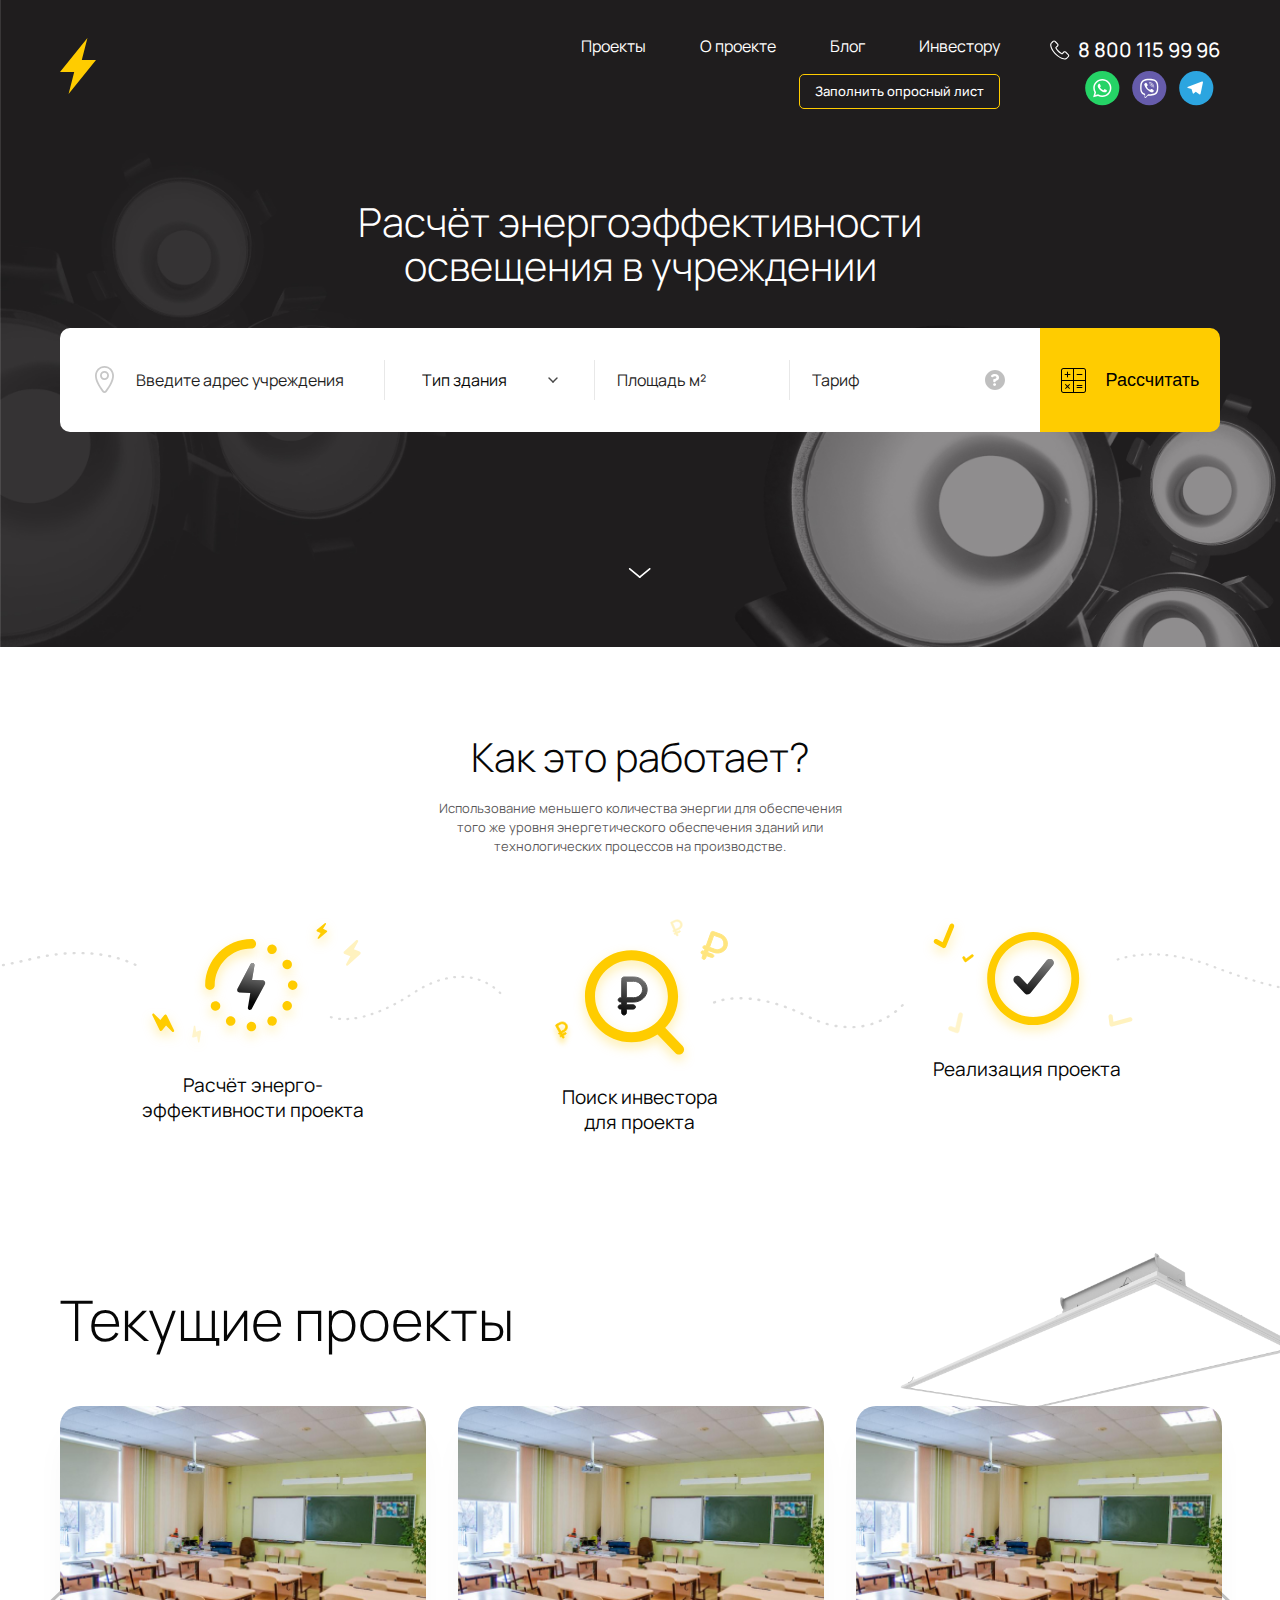
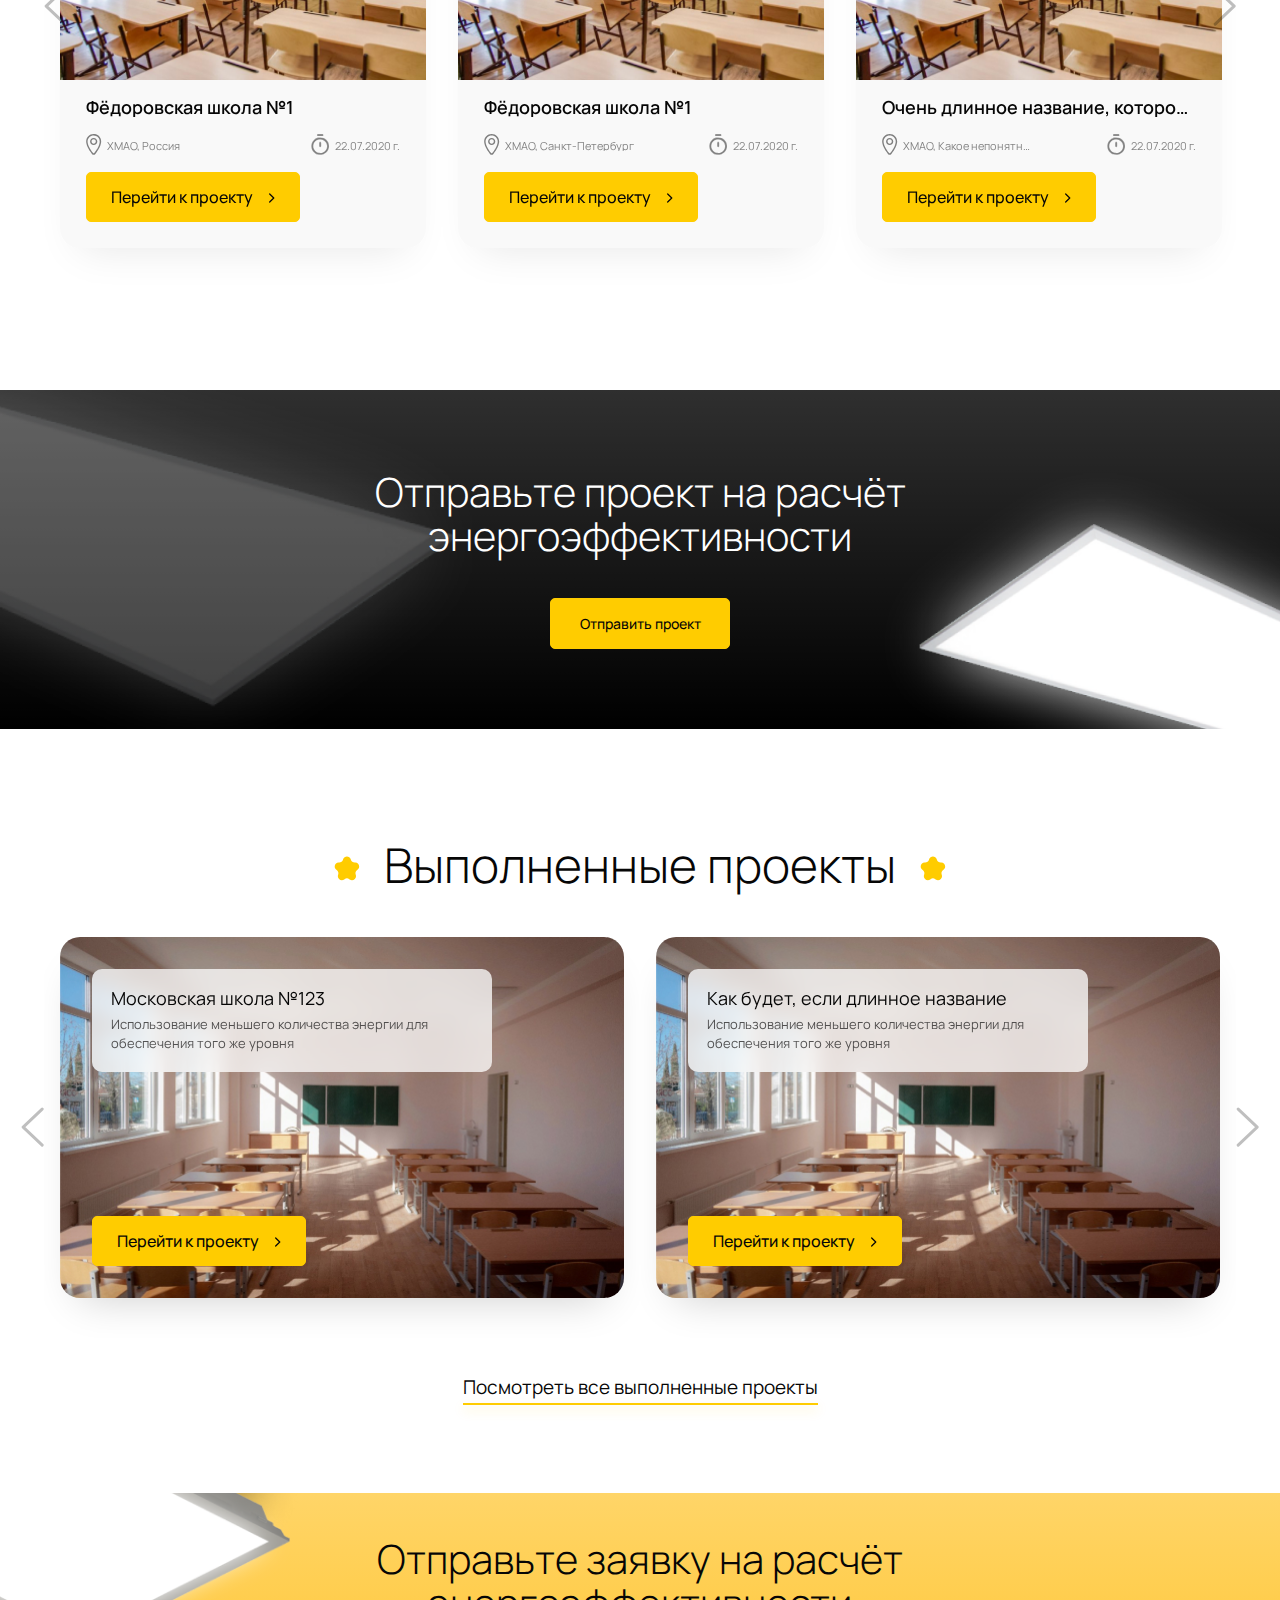
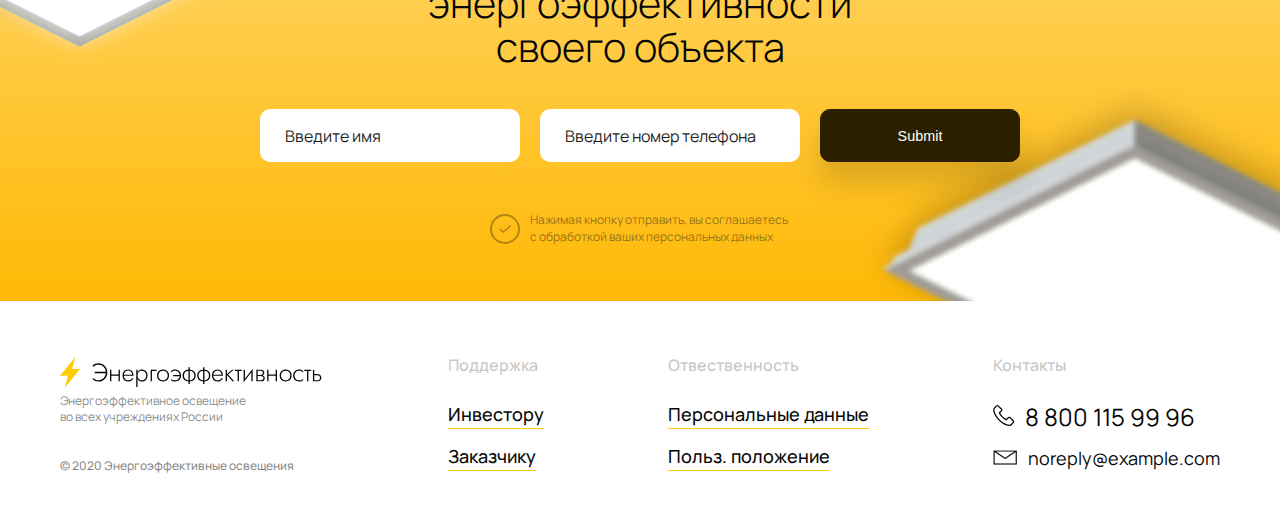
==== commit 2f7e2607: "Все страницы с адаптивом" ====
--- a/index.html
+++ b/index.html
@@ -129,7 +129,7 @@
 												<img src="img/icons/help.svg" alt="">
 											</div>
 											<div class="tip-text">
-												Энергоэффективноеосвещение во всех учреждениях России
+												Энергоэффективное освещение во всех учреждениях России
 											</div>
 										</div>
 
--- a/css/style.css
+++ b/css/style.css
@@ -127,12 +127,13 @@
   font-display: swap; }
 :root {
   --main-font: "Manrope", sans-serif;
-  --yellow: #FFCC00;
+  --yellow: #ffcc00;
   --black: #060606;
-  --gray: rgba(6, 6, 6, .5);
-  --gray-light: rgba(31, 30, 30, .25); }
-
-html, body {
+  --gray: rgba(6, 6, 6, 0.5);
+  --gray-light: rgba(31, 30, 30, 0.25); }
+
+html,
+body {
   min-height: 100%; }
 
 html {
@@ -148,30 +149,35 @@
 
 a {
   color: currentColor;
-  -webkit-transition: all .2s;
-  transition: all .2s; }
-
-h1, .h1 {
+  -webkit-transition: all 0.2s;
+  transition: all 0.2s; }
+
+h1,
+.h1 {
   font-size: 4.375rem;
   font-weight: 300;
   line-height: 1.1; }
 
-h2, .h2 {
+h2,
+.h2 {
   font-size: 3.75rem;
   font-weight: 300;
   line-height: 1.1; }
 
-h3, .h3 {
+h3,
+.h3 {
   font-size: 3.125rem;
   font-weight: 300;
   line-height: 1.1; }
 
-h4, .h4 {
+h4,
+.h4 {
   font-size: 2.5rem;
   font-weight: 300;
   line-height: 1.1; }
 
-h5, .h5 {
+h5,
+.h5 {
   font-size: 1.5rem; }
 
 .font-500 {
@@ -180,7 +186,8 @@
 .font-600 {
   font-weight: 600; }
 
-b, strong {
+b,
+strong {
   font-weight: 700; }
 
 .font-800 {
@@ -238,6 +245,10 @@
     -webkit-box-pack: justify;
     -ms-flex-pack: justify;
     justify-content: space-between; }
+  .flex--end {
+    -webkit-box-align: end;
+        -ms-flex-align: end;
+            align-items: flex-end; }
 
 .btn {
   display: -webkit-inline-box;
@@ -262,8 +273,8 @@
           appearance: none;
   outline: none;
   cursor: pointer;
-  -webkit-transition: all .3s;
-  transition: all .3s; }
+  -webkit-transition: all 0.3s;
+  transition: all 0.3s; }
   .btn:hover {
     background-color: #fff; }
   .btn--white {
@@ -271,13 +282,13 @@
     .btn--white:hover {
       background-color: var(--yellow); }
   .btn--black {
-    border-color: #2C1F00;
-    background-color: #2C1F00;
+    border-color: #2c1f00;
+    background-color: #2c1f00;
     -webkit-box-shadow: 0px 20px 30px rgba(0, 0, 0, 0.15);
             box-shadow: 0px 20px 30px rgba(0, 0, 0, 0.15);
     color: #fff; }
     .btn--black:hover {
-      color: #2C1F00; }
+      color: #2c1f00; }
   .btn--lg {
     font-size: 1.125rem;
     padding: 1.2em 2em; }
@@ -293,24 +304,24 @@
 ::-webkit-input-placeholder {
   font-family: var(--main-font);
   font-size: 16px;
-  color: #1F1E1E; }
+  color: #1f1e1e; }
 
 ::-moz-placeholder {
   font-family: var(--main-font);
   font-size: 16px;
-  color: #1F1E1E; }
+  color: #1f1e1e; }
 
 /* Firefox 19+ */
 :-moz-placeholder {
   font-family: var(--main-font);
   font-size: 16px;
-  color: #1F1E1E; }
+  color: #1f1e1e; }
 
 /* Firefox 18- */
 :-ms-input-placeholder {
   font-family: var(--main-font);
   font-size: 16px;
-  color: #1F1E1E; }
+  color: #1f1e1e; }
 
 /* Slider */
 .slick-slider {
@@ -702,6 +713,12 @@
     .tip .icon:hover + .tip-text {
       opacity: 1;
       visibility: visible; }
+  .tip--lg .icon {
+    width: 30px;
+    height: 30px; }
+  .tip--lg .tip-text {
+    top: auto;
+    bottom: calc(100% + 15px); }
 
 .tip-text {
   position: absolute;
@@ -753,6 +770,9 @@
   border-radius: 10px 10px 0 0;
   font-size: 16px;
   padding: 1em; }
+  .select--lt {
+    width: 100px;
+    min-width: auto; }
   .select .placeholder {
     position: relative;
     display: -webkit-box;
@@ -898,12 +918,21 @@
 
 /*current-projects*/
 .current-projects {
-  padding: 9em 0 8em;
+  padding: 8em 0;
   background: url("../img/bg/bg-2.png") 0 40% no-repeat; }
   .current-projects .container {
     position: relative; }
   .current-projects .h1 {
     margin-bottom: 1em; }
+  .current-projects .h3 {
+    margin-bottom: 1.5em; }
+  .current-projects--all {
+    padding: 30px 0 50px; }
+    .current-projects--all .h1 {
+      margin-bottom: 1.4em; }
+    .current-projects--all .current-project-img {
+      top: 20%;
+      right: -25%; }
 
 .current-project-img {
   position: absolute;
@@ -929,8 +958,8 @@
   position: absolute;
   top: 50%;
   cursor: pointer;
-  -webkit-transition: all .3s;
-  transition: all .3s;
+  -webkit-transition: all 0.3s;
+  transition: all 0.3s;
   color: rgba(0, 0, 0, 0.5); }
   .slick-arrow:hover {
     color: #000; }
@@ -949,7 +978,7 @@
   padding: 0 1.25em; }
 
 .project-item {
-  background: #F9F9F9;
+  background: #f9f9f9;
   -webkit-box-shadow: 0px 20px 40px -20px rgba(0, 0, 0, 0.1);
           box-shadow: 0px 20px 40px -20px rgba(0, 0, 0, 0.1);
   border-radius: 20px;
@@ -986,7 +1015,7 @@
   color: var(--gray);
   margin-bottom: 1.23em; }
   .project-data .icon {
-    margin-right: .5em; }
+    margin-right: 0.5em; }
 
 .project-data__item {
   display: -webkit-box;
@@ -995,7 +1024,7 @@
   -webkit-box-align: center;
       -ms-flex-align: center;
           align-items: center;
-  font-size: .875em;
+  font-size: 0.875em;
   width: 49%; }
   .project-data__item:last-child {
     -webkit-box-pack: end;
@@ -1209,6 +1238,924 @@
               transform: translateY(-50%); }
     .agree label a:hover {
       text-decoration: underline; }
+
+/*project-data*/
+.project-inner {
+  padding: 6.25em 0; }
+
+.project-inner__slider {
+  width: 450px;
+  -webkit-box-flex: 0;
+      -ms-flex: none;
+          flex: none; }
+  .project-inner__slider.slick-dotted {
+    margin-bottom: 0; }
+  .project-inner__slider .slick-dots {
+    bottom: -40px; }
+    .project-inner__slider .slick-dots li {
+      width: auto;
+      height: auto;
+      padding: 0;
+      margin: 0 10px; }
+      .project-inner__slider .slick-dots li button {
+        padding: 0;
+        margin: 0;
+        width: 10px;
+        height: 10px;
+        border-radius: 50%;
+        border: 1.5px solid rgba(6, 6, 6, 0.25); }
+        .project-inner__slider .slick-dots li button::before {
+          display: none; }
+      .project-inner__slider .slick-dots li.slick-active button {
+        border-color: #1f1e1e;
+        background: #1f1e1e;
+        -webkit-box-shadow: 0px 5px 11px rgba(31, 30, 30, 0.15);
+                box-shadow: 0px 5px 11px rgba(31, 30, 30, 0.15); }
+  .project-inner__slider .slick-arrow {
+    position: absolute;
+    top: 0;
+    width: 40px;
+    height: 100%;
+    display: -webkit-box;
+    display: -ms-flexbox;
+    display: flex;
+    -webkit-box-align: center;
+        -ms-flex-align: center;
+            align-items: center;
+    -webkit-box-pack: center;
+        -ms-flex-pack: center;
+            justify-content: center;
+    z-index: 2; }
+    .project-inner__slider .slick-arrow::before {
+      content: "";
+      width: 15px;
+      height: 15px;
+      border-bottom: 2px solid #fff;
+      border-left: 2px solid #fff;
+      -webkit-transform: rotate(45deg);
+              transform: rotate(45deg); }
+  .project-inner__slider .prev-slide--lt {
+    left: 0; }
+  .project-inner__slider .next-slide--lt {
+    right: 0; }
+    .project-inner__slider .next-slide--lt::before {
+      -webkit-transform: rotate(-135deg);
+              transform: rotate(-135deg); }
+
+.project-data__slide {
+  position: relative; }
+  .project-data__slide::before {
+    content: "";
+    position: absolute;
+    top: 0;
+    left: 0;
+    width: 100%;
+    height: 100%;
+    background: -webkit-gradient(linear, right top, left top, color-stop(-20.19%, #ffffff), color-stop(14.8%, rgba(255, 255, 255, 0))), -webkit-gradient(linear, left top, right top, color-stop(-10.1%, #ffffff), color-stop(15.9%, rgba(255, 255, 255, 0)));
+    background: linear-gradient(270deg, #ffffff -20.19%, rgba(255, 255, 255, 0) 14.8%), linear-gradient(90deg, #ffffff -10.1%, rgba(255, 255, 255, 0) 15.9%);
+    -webkit-filter: drop-shadow(0px 20px 40px rgba(0, 0, 0, 0.1));
+            filter: drop-shadow(0px 20px 40px rgba(0, 0, 0, 0.1)); }
+  .project-data__slide img {
+    border-radius: 20px; }
+
+.project-inner__descr {
+  -webkit-box-flex: 1;
+      -ms-flex-positive: 1;
+          flex-grow: 1;
+  padding-left: 6.25em;
+  display: -webkit-box;
+  display: -ms-flexbox;
+  display: flex;
+  -webkit-box-orient: vertical;
+  -webkit-box-direction: normal;
+      -ms-flex-direction: column;
+          flex-direction: column;
+  -webkit-box-pack: center;
+      -ms-flex-pack: center;
+          justify-content: center;
+  -webkit-box-align: start;
+      -ms-flex-align: start;
+          align-items: flex-start; }
+  .project-inner__descr .h4 {
+    line-height: 1.3;
+    margin-bottom: 0.3em; }
+
+.project-inner__descr__text {
+  line-height: 1.5;
+  color: rgba(31, 30, 30, 0.75);
+  margin-bottom: 2em; }
+
+.project-inner__descr__notice {
+  margin-top: 2.5em; }
+  .project-inner__descr__notice .icon {
+    display: inline-block;
+    vertical-align: middle; }
+  .project-inner__descr__notice b {
+    font-weight: 600;
+    display: inline-block;
+    padding: 0 0.5em; }
+
+.project-info {
+  padding-top: 4em; }
+  .project-info .h3 {
+    font-size: 3rem;
+    line-height: 1.166;
+    margin-bottom: 2.5em; }
+
+.project-info__list li {
+  width: 33.333%;
+  padding-bottom: 6.25em;
+  text-align: center; }
+  .project-info__list li .icon {
+    display: -webkit-inline-box;
+    display: -ms-inline-flexbox;
+    display: inline-flex;
+    width: 100px;
+    height: 100px;
+    border-radius: 50%;
+    background-color: var(--yellow);
+    -webkit-box-align: center;
+        -ms-flex-align: center;
+            align-items: center;
+    -webkit-box-pack: center;
+        -ms-flex-pack: center;
+            justify-content: center;
+    margin-bottom: 1.5em; }
+  .project-info__list li .h5 {
+    font-size: 1.5rem;
+    line-height: 1.4;
+    margin-bottom: 0.3em; }
+  .project-info__list li .h6 {
+    font-size: 1rem;
+    color: rgba(31, 30, 30, 0.75);
+    line-height: 1.3125;
+    max-width: 350px;
+    margin-right: auto;
+    margin-left: auto; }
+.project-info__list--second-type {
+  -webkit-box-pack: justify;
+      -ms-flex-pack: justify;
+          justify-content: space-between; }
+  .project-info__list--second-type li {
+    display: -webkit-box;
+    display: -ms-flexbox;
+    display: flex;
+    -webkit-box-align: center;
+        -ms-flex-align: center;
+            align-items: center;
+    text-align: left;
+    width: 45%;
+    padding-bottom: 0;
+    margin-bottom: 6.25em; }
+    .project-info__list--second-type li .icon {
+      margin-right: 2.5em;
+      margin-bottom: 0; }
+
+.projects-list {
+  -webkit-box-pack: justify;
+      -ms-flex-pack: justify;
+          justify-content: space-between;
+  position: relative;
+  z-index: 2; }
+  .projects-list.flex .project-item {
+    width: calc(33.333% - 20px);
+    -webkit-box-shadow: 0px 20px 40px rgba(0, 0, 0, 0.1);
+            box-shadow: 0px 20px 40px rgba(0, 0, 0, 0.1);
+    margin-bottom: 2.5em; }
+    .projects-list.flex .project-item .img img {
+      height: auto; }
+
+.project-tab-list {
+  margin-bottom: 7em; }
+  .project-tab-list li:not(:last-child) {
+    margin-right: 6.25em; }
+  .project-tab-list li a {
+    font-size: 3rem;
+    font-weight: 300;
+    color: rgba(6, 6, 6, 0.25);
+    display: block;
+    padding-bottom: 0.3em;
+    border-bottom: 2px solid transparent; }
+    .project-tab-list li a.active {
+      color: #060606;
+      border-color: var(--yellow); }
+
+.project-tabs {
+  padding-bottom: 10em; }
+
+.tab {
+  display: none; }
+  .tab.active {
+    display: block; }
+
+/*about*/
+.about-descr {
+  padding-top: 50px;
+  background-color: #fff;
+  background-repeat: no-repeat, no-repeat, no-repeat;
+  background-image: url("../img/bg/about-left.png"), url("../img/bg/about-right.png"), url("../img/bg/about-center.png");
+  background-position: 0 20%, 100% 80%, center 110%;
+  margin-bottom: 8em; }
+  .about-descr .h1 {
+    margin-bottom: 0.4em; }
+  .about-descr p {
+    max-width: 560px;
+    margin-left: auto;
+    margin-right: auto;
+    font-size: 16px;
+    line-height: 1.5;
+    color: rgba(6, 6, 6, 0.75);
+    margin-bottom: 14em; }
+  .about-descr .arrow-down {
+    color: #060606; }
+
+.about-item {
+  width: 47%;
+  margin-bottom: 6.25em; }
+  .about-item--wide {
+    display: -webkit-box;
+    display: -ms-flexbox;
+    display: flex;
+    -webkit-box-pack: justify;
+        -ms-flex-pack: justify;
+            justify-content: space-between;
+    width: 100%; }
+    .about-item--wide .about-item__img {
+      width: 43%;
+      margin-bottom: 0; }
+      .about-item--wide .about-item__img img {
+        width: 100%; }
+    .about-item--wide .about-item__content {
+      width: 49%; }
+      .about-item--wide .about-item__content p {
+        text-align: left;
+        max-width: none;
+        color: #060606;
+        font-size: 20px; }
+        .about-item--wide .about-item__content p:not(:last-child) {
+          margin-bottom: 1em; }
+
+.about-item__img {
+  margin-bottom: 3em; }
+  .about-item__img img {
+    border-radius: 10px;
+    max-height: 360px;
+    display: block;
+    margin-left: auto;
+    margin-right: auto; }
+
+.about-item__content {
+  display: -webkit-box;
+  display: -ms-flexbox;
+  display: flex;
+  -webkit-box-orient: vertical;
+  -webkit-box-direction: normal;
+      -ms-flex-direction: column;
+          flex-direction: column;
+  -webkit-box-pack: center;
+      -ms-flex-pack: center;
+          justify-content: center;
+  -webkit-box-align: center;
+      -ms-flex-align: center;
+          align-items: center; }
+  .about-item__content p {
+    font-size: 16px;
+    line-height: 1.5;
+    color: rgba(31, 30, 30, 0.75);
+    max-width: 440px;
+    margin-right: auto;
+    margin-left: auto;
+    text-align: center; }
+
+.about-item__title {
+  font-size: 2.625rem;
+  font-weight: 300;
+  position: relative;
+  display: inline-block;
+  padding-bottom: 0.3em;
+  margin-bottom: 0.5em; }
+  .about-item__title::after {
+    content: "";
+    width: 100%;
+    height: 2px;
+    background-color: var(--yellow);
+    -webkit-box-shadow: 0px 5px 11px rgba(255, 204, 0, 0.3);
+            box-shadow: 0px 5px 11px rgba(255, 204, 0, 0.3);
+    position: absolute;
+    bottom: 0;
+    left: 0;
+    -webkit-transition: opacity 0.3s;
+    transition: opacity 0.3s; }
+
+a.about-item__title:hover::after {
+  opacity: 0; }
+
+/*blog*/
+.blog-container {
+  padding-top: 30px; }
+  .blog-container .h1 {
+    margin-bottom: 80px; }
+
+.blog-wrapper {
+  display: -webkit-box;
+  display: -ms-flexbox;
+  display: flex;
+  -ms-flex-wrap: wrap;
+      flex-wrap: wrap;
+  margin: 0 -20px 20px; }
+  .blog-wrapper--two-columns .blog-item {
+    width: 50%; }
+  .blog-wrapper--three-columns .blog-item {
+    width: 33.333%; }
+  .blog-wrapper--four-columns .blog-item {
+    width: 25%; }
+    .blog-wrapper--four-columns .blog-item .blog-item__img {
+      margin-bottom: 20px; }
+    .blog-wrapper--four-columns .blog-item .h4 {
+      font-size: 20px;
+      margin-bottom: 6px; }
+    .blog-wrapper--four-columns .blog-item p {
+      font-size: 14px; }
+
+.blog-item {
+  display: block;
+  padding: 0 20px;
+  margin-bottom: 40px; }
+  .blog-item:hover p {
+    color: #060606; }
+  .blog-item:hover .blog-item__img img {
+    -webkit-filter: brightness(120%);
+            filter: brightness(120%); }
+  .blog-item .h4 {
+    font-size: 27px;
+    margin-bottom: 13px; }
+  .blog-item p {
+    font-size: 16px;
+    font-weight: 500;
+    line-height: 1.5;
+    color: rgba(6, 6, 6, 0.5);
+    -webkit-transition: color .3s;
+    transition: color .3s; }
+
+.blog-item__img {
+  margin-bottom: 30px; }
+  .blog-item__img img {
+    border-radius: 20px;
+    -webkit-transition: -webkit-filter .3s;
+    transition: -webkit-filter .3s;
+    transition: filter .3s;
+    transition: filter .3s, -webkit-filter .3s; }
+
+.pagintaion {
+  display: -webkit-box;
+  display: -ms-flexbox;
+  display: flex;
+  -webkit-box-pack: center;
+      -ms-flex-pack: center;
+          justify-content: center;
+  -ms-flex-wrap: wrap;
+      flex-wrap: wrap; }
+  .pagintaion li {
+    margin-right: 2px; }
+    .pagintaion li a {
+      display: -webkit-box;
+      display: -ms-flexbox;
+      display: flex;
+      -webkit-box-align: center;
+          -ms-flex-align: center;
+              align-items: center;
+      -webkit-box-pack: center;
+          -ms-flex-pack: center;
+              justify-content: center;
+      font-size: 22px;
+      width: 50px;
+      height: 50px;
+      border: 1px solid transparent;
+      border-radius: 10px; }
+      .pagintaion li a:hover, .pagintaion li a.active {
+        border-color: var(--yellow); }
+      .pagintaion li a.prev-page, .pagintaion li a.next-page {
+        border-color: rgba(6, 6, 6, 0.15); }
+        .pagintaion li a.prev-page:hover, .pagintaion li a.next-page:hover {
+          border-color: var(--yellow); }
+        .pagintaion li a.prev-page::before, .pagintaion li a.next-page::before {
+          content: '';
+          width: 10px;
+          height: 10px;
+          border-bottom: 1px solid currentColor;
+          border-left: 1px solid currentColor; }
+      .pagintaion li a.prev-page::before {
+        -webkit-transform: rotate(45deg) translate(3px, -2px);
+                transform: rotate(45deg) translate(3px, -2px); }
+      .pagintaion li a.next-page::before {
+        -webkit-transform: rotate(-135deg) translate(1px, -2px);
+                transform: rotate(-135deg) translate(1px, -2px); }
+
+.article {
+  padding: 50px 0; }
+  .article .img {
+    width: 100%;
+    margin-bottom: 70px; }
+    .article .img img {
+      width: 100%; }
+
+.article__item {
+  display: -webkit-box;
+  display: -ms-flexbox;
+  display: flex;
+  margin-bottom: 80px; }
+
+.article__item__left {
+  -webkit-box-flex: 0;
+      -ms-flex: none;
+          flex: none;
+  width: 200px;
+  padding-right: 30px; }
+
+.article__item__text {
+  -webkit-box-flex: 1;
+      -ms-flex-positive: 1;
+          flex-grow: 1; }
+  .article__item__text .h3 {
+    margin-bottom: 15px; }
+  .article__item__text p {
+    font-size: 20px;
+    line-height: 1.5; }
+    .article__item__text p:not(:last-child) {
+      margin-bottom: 1.5em; }
+
+.article__item__left__avatar img {
+  width: 100px;
+  height: 100px;
+  border-radius: 50%;
+  display: block;
+  margin-bottom: 20px; }
+.article__item__left__avatar span {
+  font-size: 20px;
+  font-weight: 500;
+  line-height: 1.1; }
+
+.related .h3 {
+  margin-bottom: 40px; }
+.related .h4 {
+  font-weight: 600; }
+
+.investor {
+  padding: 50px 0; }
+  .investor p {
+    font-size: 16px;
+    line-height: 1.5;
+    color: rgba(31, 31, 31, 0.75); }
+
+.investor-project {
+  margin-bottom: 80px; }
+
+.investor-project__img,
+.investor-project__descr {
+  width: calc(50% - 50px); }
+
+.investor-project__img img {
+  width: 100%;
+  border-radius: 10px; }
+
+.investor-project__descr {
+  display: -webkit-box;
+  display: -ms-flexbox;
+  display: flex;
+  -webkit-box-orient: vertical;
+  -webkit-box-direction: normal;
+      -ms-flex-direction: column;
+          flex-direction: column;
+  -webkit-box-pack: center;
+      -ms-flex-pack: center;
+          justify-content: center;
+  -webkit-box-align: start;
+      -ms-flex-align: start;
+          align-items: flex-start; }
+  .investor-project__descr .h3 {
+    line-height: 1.1;
+    margin-bottom: 25px; }
+  .investor-project__descr .btn {
+    margin-top: 40px; }
+
+.investor-features {
+  padding: 70px 0; }
+  .investor-features .h3 {
+    line-height: 1.2;
+    margin-bottom: 30px; }
+  .investor-features .btn {
+    margin-top: 40px; }
+
+.investor-features__left {
+  width: 50%; }
+
+.investor-features__right {
+  width: 43%; }
+
+.investor-features__list {
+  counter-reset: number; }
+  .investor-features__list li {
+    position: relative;
+    padding-left: 130px; }
+    .investor-features__list li:not(:last-child) {
+      margin-bottom: 60px; }
+    .investor-features__list li::before {
+      content: counter(number);
+      counter-increment: number;
+      display: -webkit-box;
+      display: -ms-flexbox;
+      display: flex;
+      -webkit-box-align: center;
+          -ms-flex-align: center;
+              align-items: center;
+      -webkit-box-pack: center;
+          -ms-flex-pack: center;
+              justify-content: center;
+      width: 80px;
+      height: 80px;
+      -webkit-box-flex: 0;
+          -ms-flex: none;
+              flex: none;
+      border-radius: 50%;
+      border: 8px solid var(--yellow);
+      -webkit-box-shadow: 0px 5px 11px rgba(255, 204, 0, 0.3);
+              box-shadow: 0px 5px 11px rgba(255, 204, 0, 0.3);
+      font-size: 40px;
+      font-weight: 700;
+      position: absolute;
+      left: 0;
+      top: -4px; }
+  .investor-features__list .h4 {
+    font-size: 32px;
+    font-weight: 500;
+    line-height: 1.1;
+    margin-bottom: 10px; }
+
+.anketa {
+  padding-top: 70px;
+  padding-bottom: 50px; }
+  .anketa .submit-container {
+    text-align: right;
+    margin-top: 65px; }
+    .anketa .submit-container .btn--lg {
+      border-radius: 10px; }
+
+.anketa__top {
+  padding-bottom: 50px;
+  margin-bottom: 50px;
+  border-bottom: 1px solid rgba(6, 6, 6, 0.05); }
+
+.anketa__top__cta {
+  -webkit-box-flex: 0;
+      -ms-flex: none;
+          flex: none;
+  width: 160px; }
+
+.refresh {
+  color: #cdcdcd; }
+  .refresh:hover {
+    color: #000; }
+
+.anketa-form__column {
+  width: calc(50% - 20px); }
+
+.input-wrapper {
+  margin-bottom: 35px; }
+  .input-wrapper span {
+    display: block;
+    font-size: 14px;
+    font-weight: 500;
+    margin-bottom: 12px; }
+    .input-wrapper span sup {
+      color: red; }
+  .input-wrapper--lt {
+    width: 33%; }
+  .input-wrapper--md {
+    width: 61%; }
+  .input-wrapper .select {
+    padding: 0;
+    top: 1px; }
+    .input-wrapper .select .placeholder {
+      height: 55px;
+      border-radius: 10px;
+      border: 1px solid rgba(6, 6, 6, 0.15);
+      font-size: 16px;
+      padding-left: 20px;
+      padding-right: 10px;
+      margin-bottom: 0; }
+      .input-wrapper .select .placeholder::after {
+        right: 10px; }
+    .input-wrapper .select ul {
+      margin-top: 10px;
+      border-radius: 10px;
+      border: 1px solid rgba(6, 6, 6, 0.15);
+      padding-top: 15px;
+      padding-bottom: 5px; }
+      .input-wrapper .select ul li {
+        margin-bottom: 13px; }
+    .input-wrapper .select.is-open {
+      border: none; }
+
+.anketa-form__product__row {
+  margin-bottom: 25px; }
+  .anketa-form__product__row + .add-new {
+    margin-top: 40px; }
+
+.form-row {
+  margin-bottom: 35px; }
+  .form-row .input-wrapper {
+    margin-bottom: 0; }
+
+.input {
+  display: block;
+  width: 100%;
+  height: 55px;
+  border-radius: 10px;
+  border: 1px solid rgba(6, 6, 6, 0.15);
+  font-family: var(--main-font);
+  font-size: 16px;
+  padding-left: 20px;
+  -webkit-transition: all .3s;
+  transition: all .3s;
+  /* Firefox 19+ */
+  /* Firefox 18- */ }
+  .input:focus {
+    border-color: var(--yellow);
+    -webkit-filter: drop-shadow(0px 0px 10px rgba(255, 204, 0, 0.2));
+            filter: drop-shadow(0px 0px 10px rgba(255, 204, 0, 0.2)); }
+  .input::-webkit-input-placeholder {
+    font-family: var(--main-font);
+    font-size: 16px;
+    color: rgba(31, 30, 30, 0.5); }
+  .input::-moz-placeholder {
+    font-family: var(--main-font);
+    font-size: 16px;
+    color: rgba(31, 30, 30, 0.5); }
+  .input:-moz-placeholder {
+    font-family: var(--main-font);
+    font-size: 16px;
+    color: rgba(31, 30, 30, 0.5); }
+  .input:-ms-input-placeholder {
+    font-family: var(--main-font);
+    font-size: 16px;
+    color: rgba(31, 30, 30, 0.5); }
+
+.add-file {
+  margin-bottom: 35px; }
+  .add-file input {
+    display: none; }
+  .add-file label {
+    display: -webkit-box;
+    display: -ms-flexbox;
+    display: flex;
+    -webkit-box-align: center;
+        -ms-flex-align: center;
+            align-items: center;
+    -webkit-box-pack: center;
+        -ms-flex-pack: center;
+            justify-content: center;
+    text-align: center;
+    -webkit-box-orient: vertical;
+    -webkit-box-direction: normal;
+        -ms-flex-direction: column;
+            flex-direction: column;
+    width: 100%;
+    height: 315px;
+    border: 1px dashed rgba(6, 6, 6, 0.25);
+    color: #CDCDCD;
+    border-radius: 20px;
+    cursor: pointer;
+    -webkit-transition: all .3s;
+    transition: all .3s; }
+    .add-file label:hover {
+      color: var(--black);
+      border-color: var(--black); }
+    .add-file label .icon {
+      -webkit-box-flex: 0;
+          -ms-flex: none;
+              flex: none;
+      width: 142px;
+      height: 108px;
+      margin-bottom: 50px; }
+      .add-file label .icon svg {
+        width: 100%;
+        height: 100%; }
+
+.add-file__btn {
+  font-size: 16px;
+  font-weight: 500;
+  color: var(--black);
+  position: relative;
+  display: inline-block;
+  padding-bottom: 0.4em; }
+  .add-file__btn::after {
+    content: '';
+    width: 100%;
+    height: 2px;
+    background-color: var(--yellow);
+    -webkit-box-shadow: 0px 5px 11px rgba(255, 204, 0, 0.3);
+    box-shadow: 0px 5px 11px rgba(255, 204, 0, 0.3);
+    position: absolute;
+    bottom: 0;
+    left: 0; }
+
+.anketa-form__product__top {
+  margin-bottom: 40px; }
+  .anketa-form__product__top .h4 {
+    font-size: 18px;
+    font-weight: 500;
+    padding-right: 40px; }
+  .anketa-form__product__top .notice {
+    font-size: 14px;
+    color: var(--gray); }
+
+.anketa-form__item {
+  display: -webkit-box;
+  display: -ms-flexbox;
+  display: flex;
+  -webkit-box-align: center;
+      -ms-flex-align: center;
+          align-items: center; }
+  .anketa-form__item .input-wrapper,
+  .anketa-form__item .form-row {
+    margin-bottom: 0;
+    -webkit-box-flex: 1;
+        -ms-flex-positive: 1;
+            flex-grow: 1;
+    width: 100%; }
+  .anketa-form__item .form-row {
+    width: 100%; }
+  .anketa-form__item--first {
+    width: calc(30% - 10px); }
+    .anketa-form__item--first .input-wrapper--lt {
+      width: 100px; }
+    .anketa-form__item--first .input-wrapper--md {
+      -webkit-box-flex: 1;
+          -ms-flex-positive: 1;
+              flex-grow: 1;
+      margin-left: 20px; }
+  .anketa-form__item--second {
+    width: calc(20% - 10px); }
+  .anketa-form__item--third {
+    width: calc(30% - 10px); }
+  .anketa-form__item--fourth {
+    width: 160px; }
+  .anketa-form__item .select {
+    top: 0;
+    max-width: none; }
+
+.product-counter {
+  display: -webkit-box;
+  display: -ms-flexbox;
+  display: flex;
+  height: 55px; }
+
+.count-input {
+  display: block;
+  height: 100%;
+  border-radius: 10px 0 0 10px;
+  border: 1px solid rgba(6, 6, 6, 0.15);
+  border-right: none;
+  width: 60px;
+  text-align: center;
+  font-size: 24px; }
+
+.product-counter__btns {
+  border: 1px solid rgba(6, 6, 6, 0.15);
+  border-radius: 0 10px 10px 0;
+  display: -webkit-box;
+  display: -ms-flexbox;
+  display: flex;
+  -webkit-box-orient: vertical;
+  -webkit-box-direction: normal;
+      -ms-flex-direction: column;
+          flex-direction: column; }
+  .product-counter__btns a {
+    width: 40px;
+    -webkit-box-flex: 0;
+        -ms-flex: none;
+            flex: none;
+    height: 50%;
+    display: -webkit-box;
+    display: -ms-flexbox;
+    display: flex;
+    -webkit-box-align: center;
+        -ms-flex-align: center;
+            align-items: center;
+    -webkit-box-pack: center;
+        -ms-flex-pack: center;
+            justify-content: center; }
+    .product-counter__btns a:not(:last-child) {
+      border-bottom: 1px solid rgba(6, 6, 6, 0.15); }
+
+.delete-product {
+  margin-left: 45px;
+  color: rgba(31, 30, 30, 0.75);
+  display: -webkit-box;
+  display: -ms-flexbox;
+  display: flex;
+  color: rgba(6, 6, 6, 0.25); }
+  .delete-product:hover {
+    color: #FF5858; }
+  .delete-product .icon {
+    width: 20px;
+    height: 20px;
+    -webkit-box-flex: 0;
+        -ms-flex: none;
+            flex: none; }
+    .delete-product .icon svg {
+      width: 100%;
+      height: 100%; }
+  .delete-product .text {
+    display: none; }
+
+.product-photo {
+  height: 55px;
+  margin-left: 30px; }
+  .product-photo img {
+    height: 100%;
+    width: 55px;
+    -o-object-fit: contain;
+       object-fit: contain; }
+
+.add-new {
+  display: -webkit-box;
+  display: -ms-flexbox;
+  display: flex;
+  -webkit-box-align: center;
+      -ms-flex-align: center;
+          align-items: center;
+  -webkit-box-pack: center;
+      -ms-flex-pack: center;
+          justify-content: center;
+  height: 55px;
+  width: 100%;
+  font-size: 18px;
+  color: rgba(31, 30, 30, 0.5);
+  border: 1px solid rgba(6, 6, 6, 0.15);
+  border-radius: 10px; }
+  .add-new:hover {
+    color: var(--black);
+    border-color: var(--black); }
+  .add-new.mobile {
+    display: none; }
+  .add-new .icon {
+    -webkit-box-flex: 0;
+        -ms-flex: none;
+            flex: none;
+    width: 15px;
+    height: 15px;
+    margin-right: 13px; }
+    .add-new .icon svg {
+      width: 100%;
+      height: 100%; }
+
+.form-page .project-info__list li .h5 {
+  font-weight: 500; }
+
+.form-page__form__item {
+  width: calc(50% - 20px); }
+
+.form-page {
+  padding: 60px 0; }
+  .form-page .h3 {
+    line-height: 1.3;
+    margin-bottom: 70px; }
+
+.form-page__form__bottom {
+  margin-top: 40px; }
+  .form-page__form__bottom .btn {
+    border-radius: 10px; }
+
+.fake-captcha {
+  -webkit-box-flex: 0;
+      -ms-flex: none;
+          flex: none;
+  width: 260px;
+  display: -webkit-box;
+  display: -ms-flexbox;
+  display: flex;
+  -webkit-box-align: center;
+      -ms-flex-align: center;
+          align-items: center;
+  -webkit-box-pack: center;
+      -ms-flex-pack: center;
+          justify-content: center;
+  height: 100%;
+  border-radius: 10px;
+  border: 1px solid rgba(6, 6, 6, 0.15); }
+
+.form-page-cta .btn {
+  border-radius: 10px; }
+  .form-page-cta .btn--lg {
+    min-width: 360px;
+    font-size: 18px;
+    padding: 25px; }
+.form-page-cta p {
+  font-size: 14px;
+  line-height: 19px;
+  color: rgba(31, 30, 30, 0.75);
+  padding-left: 40px; }
 
 /*Footer*/
 .footer {
@@ -1484,11 +2431,22 @@
     padding: 20px 10px; }
 
   .btn--lg {
-    font-size: 17px; } }
+    font-size: 17px; }
+
+  .project-info__list li .h5 {
+    font-size: 2rem; }
+  .project-info__list li .h6 {
+    font-size: 1.6rem; }
+
+  .about-descr {
+    background-size: 20%, 20%, 50%; } }
 /*1200*/
 @media (max-width: 991px) {
   html {
     font-size: 1.2vw; }
+
+  .header {
+    position: relative; }
 
   .main-page .header {
     position: relative;
@@ -1565,7 +2523,8 @@
     display: block;
     color: var(--black);
     padding: 30px 20px;
-    display: none; }
+    display: none;
+    z-index: 10; }
     .header-main .menu {
       display: block;
       font-size: 20px; }
@@ -1733,7 +2692,83 @@
   .header__center {
     -webkit-box-align: start;
         -ms-flex-align: start;
-            align-items: flex-start; } }
+            align-items: flex-start; }
+
+  .project-inner__descr {
+    padding-left: 30px; }
+
+  .project-inner__slider {
+    width: 360px; }
+
+  .project-inner__descr__text {
+    font-size: 14px;
+    line-height: 1.5; }
+
+  .project-inner__descr__notice {
+    font-size: 16px; }
+
+  .project-inner .container {
+    -webkit-box-align: start;
+        -ms-flex-align: start;
+            align-items: flex-start; }
+
+  .project-info__list li .h6 {
+    margin-left: 0;
+    margin-right: 0; }
+
+  .projects-list.flex .project-item {
+    width: calc(50% - 20px);
+    margin-bottom: 40px; }
+
+  .about-descr {
+    background-size: 0, 0, 60%; }
+    .about-descr p {
+      margin-bottom: 70px; }
+
+  .investor-project__img,
+  .investor-project__descr {
+    width: calc(50% - 20px); }
+
+  .investor-features__list li {
+    padding-left: 100px; }
+    .investor-features__list li::before {
+      width: 60px;
+      height: 60px; }
+
+  .investor-features__right {
+    width: 48%; }
+
+  .investor-features {
+    padding: 30px 0; }
+
+  .anketa-form__product__row {
+    -ms-flex-wrap: wrap;
+        flex-wrap: wrap; }
+
+  .anketa-form__item--first,
+  .anketa-form__item--second,
+  .anketa-form__item--third {
+    width: calc(50% - 10px);
+    margin-bottom: 20px; }
+
+  .anketa-form__item--third {
+    -webkit-box-flex: 1;
+        -ms-flex-positive: 1;
+            flex-grow: 1;
+    margin-right: 20px; }
+
+  .anketa-form__item--fourth {
+    margin-bottom: 20px; }
+
+  .anketa-form__column .input-wrapper--lt,
+  .anketa-form__column .input-wrapper--md {
+    width: 48%; }
+
+  .anketa-form__column {
+    width: calc(50% - 10px); }
+
+  .form-page-cta p {
+    padding-left: 20px; } }
 /*991*/
 @media (max-width: 767px) {
   html {
@@ -1862,7 +2897,11 @@
     font-size: 14px; }
 
   .banner {
-    padding: 50px 0; }
+    padding: 100px 0;
+    background-image: url(../img/bg/banner_mobile-2.png), url(../img/bg/banner_mobile.png), -webkit-gradient(linear, left top, left bottom, color-stop(-89.2%, rgba(255, 255, 255, 0.35)), to(rgba(255, 255, 255, 0)));
+    background-image: url(../img/bg/banner_mobile-2.png), url(../img/bg/banner_mobile.png), linear-gradient(180deg, rgba(255, 255, 255, 0.35) -89.2%, rgba(255, 255, 255, 0) 100%);
+    background-position: 0 100%, 100% 0;
+    background-size: 100%, 100%, cover; }
 
   .banner .h3 {
     font-size: 32px; }
@@ -1935,7 +2974,7 @@
 
   .footer__item {
     text-align: left;
-    margin-bottom: 20px;
+    margin-bottom: 30px;
     width: 50%;
     min-width: auto; }
     .footer__item--last {
@@ -1954,6 +2993,12 @@
 
   .footer__item__title {
     font-size: 12px;
+    margin-bottom: 30px; }
+
+  .footer__item__menu a {
+    padding-bottom: 8px; }
+
+  .footer__item__menu li:not(:last-child) {
     margin-bottom: 20px; }
 
   .our-projects .h2 {
@@ -1992,7 +3037,344 @@
 
   .popup .banner-calculate__input,
   .popup .banner-calculate__input--phone {
-    width: 100%; } }
+    width: 100%; }
+
+  .project-inner {
+    padding: 30px 0; }
+    .project-inner .container {
+      display: block; }
+
+  .project-inner__slider .slick-arrow {
+    border-radius: 0;
+    background-color: transparent; }
+
+  .project-inner__slider {
+    width: 100%;
+    max-width: 400px;
+    margin: 0 auto 30px !important; }
+    .project-inner__slider .slick-dots {
+      bottom: 15px; }
+      .project-inner__slider .slick-dots li {
+        margin: 0 6px; }
+        .project-inner__slider .slick-dots li button {
+          border-color: #fff;
+          width: 8px;
+          height: 8px; }
+        .project-inner__slider .slick-dots li.slick-active button {
+          background-color: #fff;
+          border-color: #fff; }
+
+  .project-inner__descr {
+    padding-left: 0;
+    display: -webkit-box;
+    display: -ms-flexbox;
+    display: flex;
+    -webkit-box-align: start;
+        -ms-flex-align: start;
+            align-items: flex-start;
+    -webkit-box-orient: vertical;
+    -webkit-box-direction: normal;
+        -ms-flex-direction: column;
+            flex-direction: column; }
+    .project-inner__descr .h4 {
+      font-size: 32px;
+      margin-bottom: 15px; }
+    .project-inner__descr .btn {
+      -webkit-box-ordinal-group: 5;
+          -ms-flex-order: 4;
+              order: 4; }
+
+  .project-inner__descr__notice {
+    margin-top: 0px;
+    margin-bottom: 30px; }
+
+  .project-info .h3 {
+    margin-bottom: 40px; }
+
+  .project-info__list li {
+    width: 100%;
+    padding-bottom: 0;
+    display: -webkit-box;
+    display: -ms-flexbox;
+    display: flex;
+    -webkit-box-align: center;
+        -ms-flex-align: center;
+            align-items: center;
+    margin-bottom: 35px; }
+    .project-info__list li .icon {
+      width: 65px;
+      height: 65px;
+      margin: 0; }
+      .project-info__list li .icon img,
+      .project-info__list li .icon svg {
+        width: 60%;
+        max-height: 50%; }
+    .project-info__list li .project-info__list__content {
+      width: calc(100% - 65px);
+      padding-left: 25px;
+      text-align: left; }
+      .project-info__list li .project-info__list__content .h5 {
+        font-size: 18px;
+        margin-bottom: 0; }
+      .project-info__list li .project-info__list__content .h6 {
+        font-size: 14px; }
+
+  .project-tabs {
+    padding-bottom: 80px; }
+    .project-tabs .project-info__list {
+      margin-bottom: 30px; }
+    .project-tabs .btn--lg {
+      font-size: 16px;
+      padding-left: 10px;
+      padding-right: 10px;
+      width: 100%; }
+
+  .project-info {
+    padding-top: 20px; }
+
+  .project-tab-list {
+    margin-bottom: 50px; }
+    .project-tab-list li:not(:last-child) {
+      margin-right: 50px; }
+    .project-tab-list li a {
+      font-size: 32px; }
+
+  .current-projects--all .current-project-img {
+    display: none; }
+
+  .about-descr {
+    padding-top: 30px;
+    background-size: 0, 0, 90%;
+    background-position: 0 0, 0 0, center 90%;
+    margin-bottom: 90px; }
+    .about-descr .h1 {
+      font-size: 36px; }
+    .about-descr p {
+      font-size: 14px;
+      margin-bottom: 140px; }
+
+  .about-item__title {
+    font-size: 32px; }
+
+  .about-item__content p {
+    font-size: 14px; }
+
+  .about-item--wide .about-item__content p {
+    font-size: 14px; }
+
+  .blog-wrapper--three-columns .blog-item,
+  .blog-wrapper--four-columns .blog-item {
+    width: 50%; }
+
+  .blog-container {
+    padding-top: 0; }
+    .blog-container .h1 {
+      margin-bottom: 40px;
+      font-size: 36px;
+      text-align: center; }
+
+  .article .container {
+    display: -webkit-box;
+    display: -ms-flexbox;
+    display: flex;
+    -webkit-box-orient: vertical;
+    -webkit-box-direction: normal;
+        -ms-flex-direction: column;
+            flex-direction: column; }
+  .article .order-1 {
+    -webkit-box-ordinal-group: 0;
+        -ms-flex-order: -1;
+            order: -1; }
+
+  .article__item__left {
+    display: none; }
+
+  .article__item,
+  .article .img {
+    margin-bottom: 40px; }
+
+  .article__item__text .h3 {
+    font-size: 28px; }
+  .article__item__text p {
+    font-size: 14px; }
+
+  .article {
+    padding: 10px 0 30px; }
+
+  .anketa-form__item--first,
+  .anketa-form__item--second,
+  .anketa-form__item--third,
+  .anketa-form__item--fourth,
+  .anketa-form__item--first .input-wrapper--lt {
+    width: 100%; }
+
+  .anketa-form__item--first .input-wrapper--lt,
+  .anketa-form__item--first,
+  .anketa-form__item--second,
+  .anketa-form__item--third {
+    margin-bottom: 10px; }
+
+  .product-counter__btns {
+    display: none; }
+
+  .anketa-form__item--first .input-wrapper--md {
+    margin-left: 0; }
+
+  .count-input {
+    width: 80px;
+    border-radius: 10px;
+    border: 1px solid rgba(6, 6, 6, 0.15); }
+
+  .delete-product {
+    display: -webkit-box;
+    display: -ms-flexbox;
+    display: flex;
+    -webkit-box-align: center;
+        -ms-flex-align: center;
+            align-items: center;
+    -webkit-box-pack: center;
+        -ms-flex-pack: center;
+            justify-content: center;
+    -webkit-box-flex: 1;
+        -ms-flex-positive: 1;
+            flex-grow: 1;
+    margin-left: 10px;
+    border: 1px solid #FF5858;
+    border-radius: 10px;
+    height: 55px;
+    font-size: 16px;
+    color: var(--black); }
+    .delete-product .text {
+      display: block; }
+    .delete-product .icon {
+      width: 13px;
+      height: 13px;
+      margin-right: 14px;
+      color: #FF5858; }
+
+  .add-new.mobile {
+    display: -webkit-box;
+    display: -ms-flexbox;
+    display: flex; }
+
+  .add-new.desctop {
+    display: none; }
+
+  .anketa__top {
+    -webkit-box-orient: vertical;
+    -webkit-box-direction: normal;
+        -ms-flex-direction: column;
+            flex-direction: column;
+    -webkit-box-align: start;
+        -ms-flex-align: start;
+            align-items: flex-start;
+    padding-bottom: 30px;
+    margin-bottom: 30px; }
+    .anketa__top .h3 {
+      font-size: 32px;
+      margin-bottom: 20px; }
+
+  .anketa__top__cta {
+    width: auto; }
+    .anketa__top__cta .refresh {
+      width: 30px;
+      height: 30px;
+      margin-right: 30px; }
+      .anketa__top__cta .refresh svg {
+        width: 100%;
+        height: 100%; }
+
+  .tip--lg .tip-text {
+    right: auto;
+    left: 0; }
+
+  .add-file.desctop {
+    display: none; }
+  .add-file.mobile {
+    display: block; }
+
+  .anketa-form__body {
+    -ms-flex-wrap: wrap;
+        flex-wrap: wrap; }
+
+  .anketa-form__column,
+  .anketa-form__column .input-wrapper--lt,
+  .anketa-form__column .input-wrapper--md {
+    width: 100%;
+    margin-bottom: 30px; }
+
+  .add-file label {
+    height: 240px; }
+    .add-file label .icon {
+      width: 90px;
+      height: 70px;
+      margin-bottom: 30px; }
+
+  .input-wrapper {
+    margin-bottom: 30px; }
+
+  .anketa .form-row {
+    -ms-flex-wrap: wrap;
+        flex-wrap: wrap;
+    margin-bottom: 0; }
+  .anketa .select {
+    max-width: 100%; }
+    .anketa .select--lt {
+      width: 100%; }
+
+  .anketa-form__column {
+    margin-bottom: 0; }
+
+  .anketa-form__product__row {
+    margin-bottom: 30px !important;
+    padding-bottom: 30px;
+    border-bottom: 1px solid rgba(31, 30, 30, 0.25); }
+
+  .form-page__form {
+    width: 100%;
+    -ms-flex-wrap: wrap;
+        flex-wrap: wrap; }
+
+  .form-page__form__item {
+    width: 100%; }
+
+  .form-page {
+    padding: 30px 0; }
+    .form-page .h3 {
+      font-size: 32px;
+      margin-bottom: 40px; }
+
+  .form-page__form__bottom {
+    margin-top: 10px;
+    -webkit-box-orient: vertical;
+    -webkit-box-direction: normal;
+        -ms-flex-direction: column;
+            flex-direction: column; }
+
+  .captcha {
+    margin-bottom: 25px; }
+
+  .fake-captcha {
+    width: 100%;
+    height: 65px; }
+
+  .form-page-cta {
+    -webkit-box-orient: vertical;
+    -webkit-box-direction: normal;
+        -ms-flex-direction: column;
+            flex-direction: column;
+    margin-top: 40px; }
+    .form-page-cta p {
+      padding-left: 0;
+      color: rgba(31, 30, 30, 0.5); }
+      .form-page-cta p br {
+        display: none; }
+
+  .form-page-cta .btn--lg {
+    min-width: auto;
+    width: 100%;
+    max-width: 400px;
+    margin-bottom: 20px; } }
 /*767*/
 @media (max-width: 480px) {
   .first-screen .h3 {
@@ -2045,9 +3427,28 @@
       height: 40%; }
 
   .projects-slider {
-    margin: 0; }
+    margin: 0 auto;
+    max-width: 310px; }
     .projects-slider .slick-list {
       overflow: visible; }
+
+  .slider-on-mobile {
+    width: 100%;
+    display: block !important;
+    margin: 0 0 20px !important; }
+    .slider-on-mobile .slick-list {
+      overflow: visible; }
+    .slider-on-mobile .blog-item {
+      padding: 0 10px;
+      margin: 0; }
+    .slider-on-mobile .prev-slide {
+      -webkit-transform: translate(-50%, -50%);
+              transform: translate(-50%, -50%);
+      left: 10px; }
+    .slider-on-mobile .next-slide {
+      -webkit-transform: translate(50%, -50%);
+              transform: translate(50%, -50%);
+      right: 10px; }
 
   .project-slide {
     padding: 0 10px; }
@@ -2073,6 +3474,158 @@
             justify-content: center; }
 
   .project-item__content {
-    padding: 25px 20px 30px; } }
+    padding: 25px 20px 30px; }
+
+  .projects-list.flex .project-item,
+  .blog-wrapper--two-columns .blog-item,
+  .blog-wrapper--three-columns .blog-item,
+  .blog-wrapper--four-columns .blog-item,
+  .investor-project__img,
+  .investor-project__descr,
+  .investor-features__right,
+  .investor-features__left {
+    width: 100%; }
+
+  .current-projects--all {
+    padding-top: 10px; }
+    .current-projects--all .h1 {
+      font-size: 36px;
+      margin-bottom: 40px; }
+
+  .about-item {
+    width: 100%;
+    margin-bottom: 50px; }
+    .about-item--wide {
+      display: block;
+      margin-top: 3em;
+      margin-bottom: 10px; }
+      .about-item--wide .about-item__content,
+      .about-item--wide .about-item__img {
+        width: 100%; }
+      .about-item--wide .about-item__img {
+        margin-bottom: 3em; }
+
+  .about-item__title {
+    margin-bottom: 1em; }
+
+  .blog-item {
+    margin-bottom: 30px; }
+    .blog-item .h4 {
+      font-size: 20px;
+      margin-bottom: 8px; }
+    .blog-item p {
+      font-size: 14px;
+      color: rgba(31, 30, 30, 0.75);
+      line-height: 1.35; }
+
+  .blog-item__img {
+    height: 250px;
+    margin-bottom: 20px; }
+    .blog-item__img img {
+      width: 100%;
+      height: 100%;
+      -o-object-fit: cover;
+         object-fit: cover; }
+
+  .investor-project {
+    -ms-flex-wrap: wrap;
+        flex-wrap: wrap; }
+
+  .investor-project__img {
+    margin-bottom: 30px; }
+    .investor-project__img img {
+      max-height: 200px;
+      -o-object-fit: cover;
+         object-fit: cover; }
+    .investor-project__img .h3 {
+      font-size: 32px;
+      margin-bottom: 40px; }
+
+  .investor p {
+    font-size: 14px; }
+
+  .investor-project {
+    margin-bottom: 30px; }
+
+  .investor-project__descr {
+    text-align: center; }
+    .investor-project__descr .btn {
+      margin-left: auto;
+      margin-right: auto; }
+
+  .investor-features {
+    -webkit-box-orient: vertical;
+    -webkit-box-direction: reverse;
+        -ms-flex-direction: column-reverse;
+            flex-direction: column-reverse; }
+
+  .investor-features__list .h4 {
+    font-size: 18px; }
+
+  .investor-features__list li::before {
+    -webkit-transform: translateY(-20%);
+            transform: translateY(-20%);
+    font-size: 34px; }
+
+  .investor-features__list li:not(:last-child) {
+    margin-bottom: 50px; }
+
+  .investor-features__right {
+    margin-bottom: 70px; }
+
+  .investor .how-work {
+    padding-top: 50px; }
+
+  .anketa-form__item--first,
+  .anketa-form__item--second,
+  .anketa-form__item--third,
+  .anketa-form__item--fourth,
+  .anketa-form__product__row {
+    margin-bottom: 10px; }
+
+  .input,
+  .input-wrapper .select .placeholder {
+    padding-left: 10px; }
+
+  .anketa .submit-container {
+    margin-top: 60px;
+    margin-bottom: 30px; }
+    .anketa .submit-container .btn {
+      width: 100%; }
+
+  .anketa {
+    padding: 20px 0 10px; }
+    .anketa .notice,
+    .anketa .popup__notice {
+      color: var(--gray);
+      line-height: 1.3; }
+
+  .anketa-form__product__top {
+    margin-bottom: 30px; }
+    .anketa-form__product__top .h4 {
+      padding-right: 0; }
+
+  .anketa-form__product__row {
+    margin-bottom: 30px !important;
+    padding-bottom: 30px;
+    border-bottom: none;
+    position: relative; }
+    .anketa-form__product__row::after {
+      content: '';
+      width: calc(100% + 40px);
+      height: 1px;
+      background-color: rgba(31, 30, 30, 0.25);
+      position: absolute;
+      bottom: 0;
+      left: -20px; }
+
+  .how-work .block-title p {
+    font-size: 14px; } }
+/*480*/
+@media (max-width: 350px) {
+  .pagintaion li a {
+    width: 40px;
+    height: 40px;
+    font-size: 18px; } }
 
 /*# sourceMappingURL=style.css.map */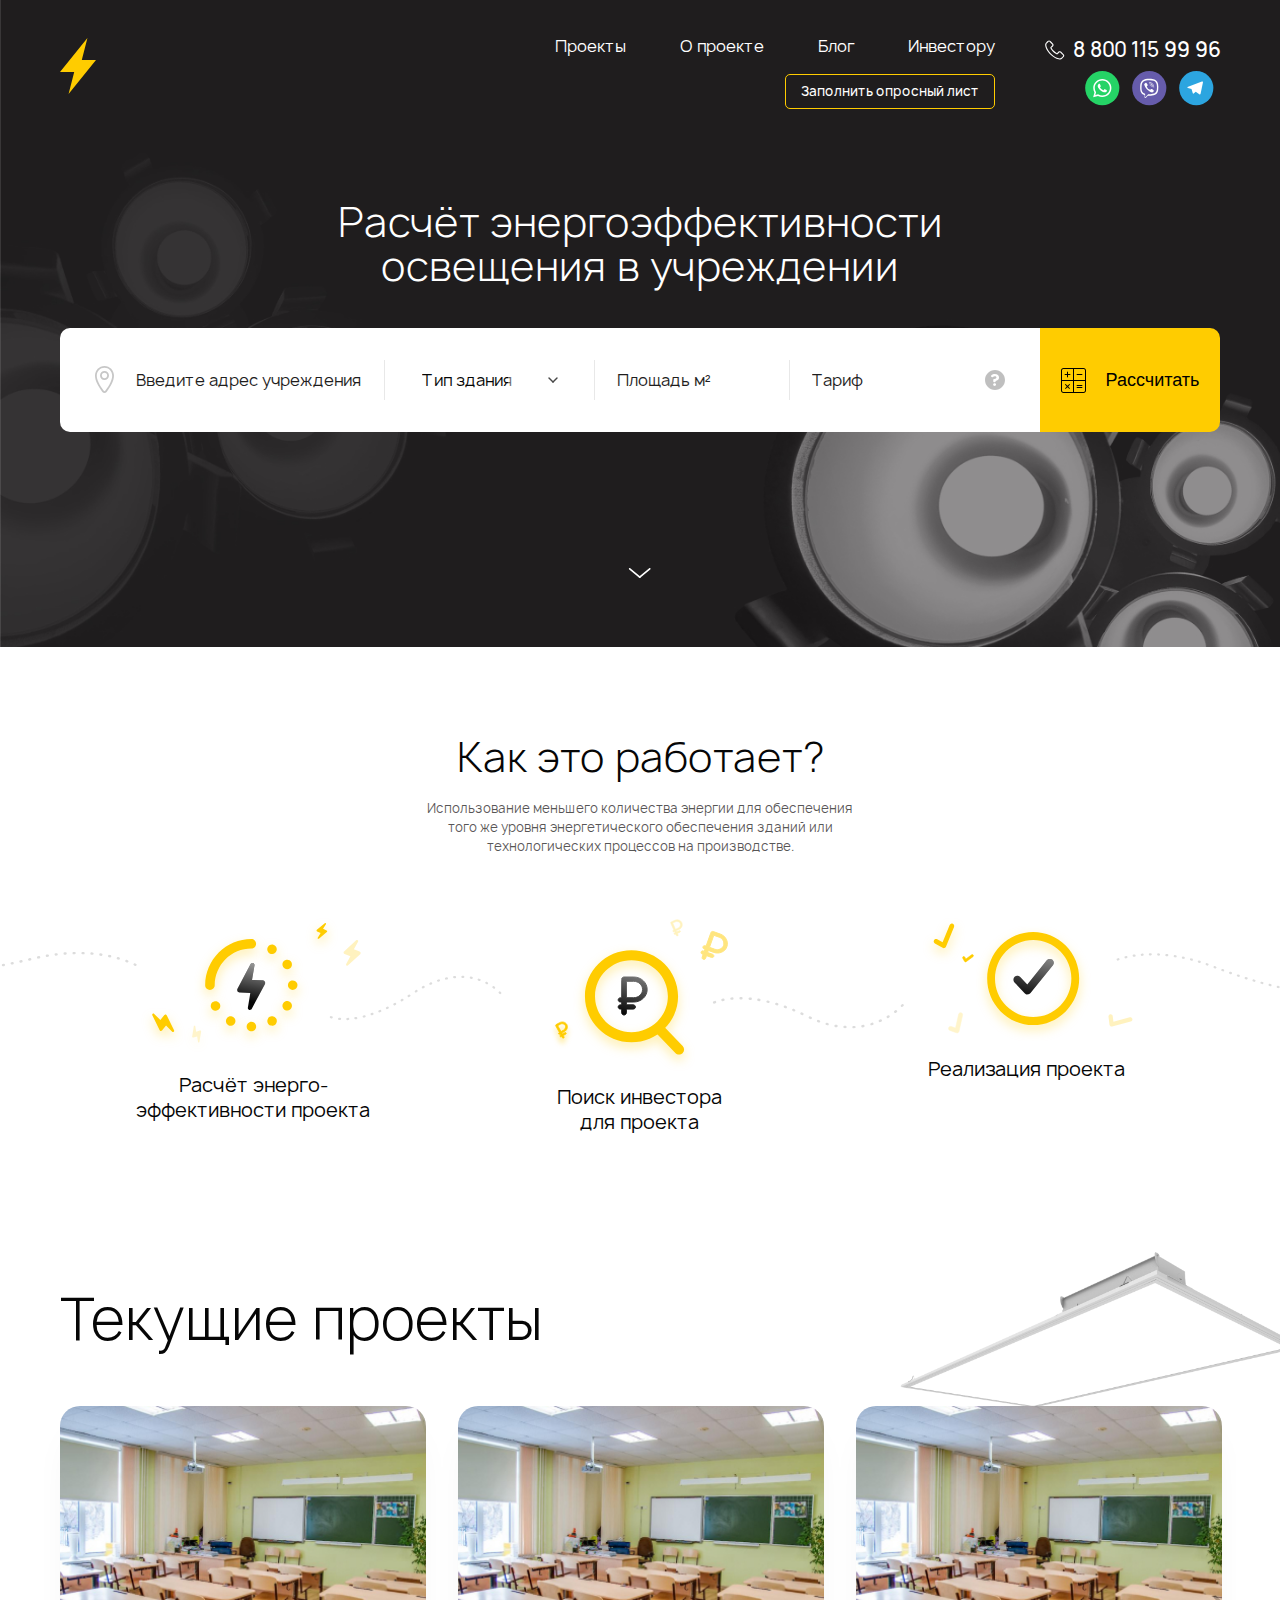
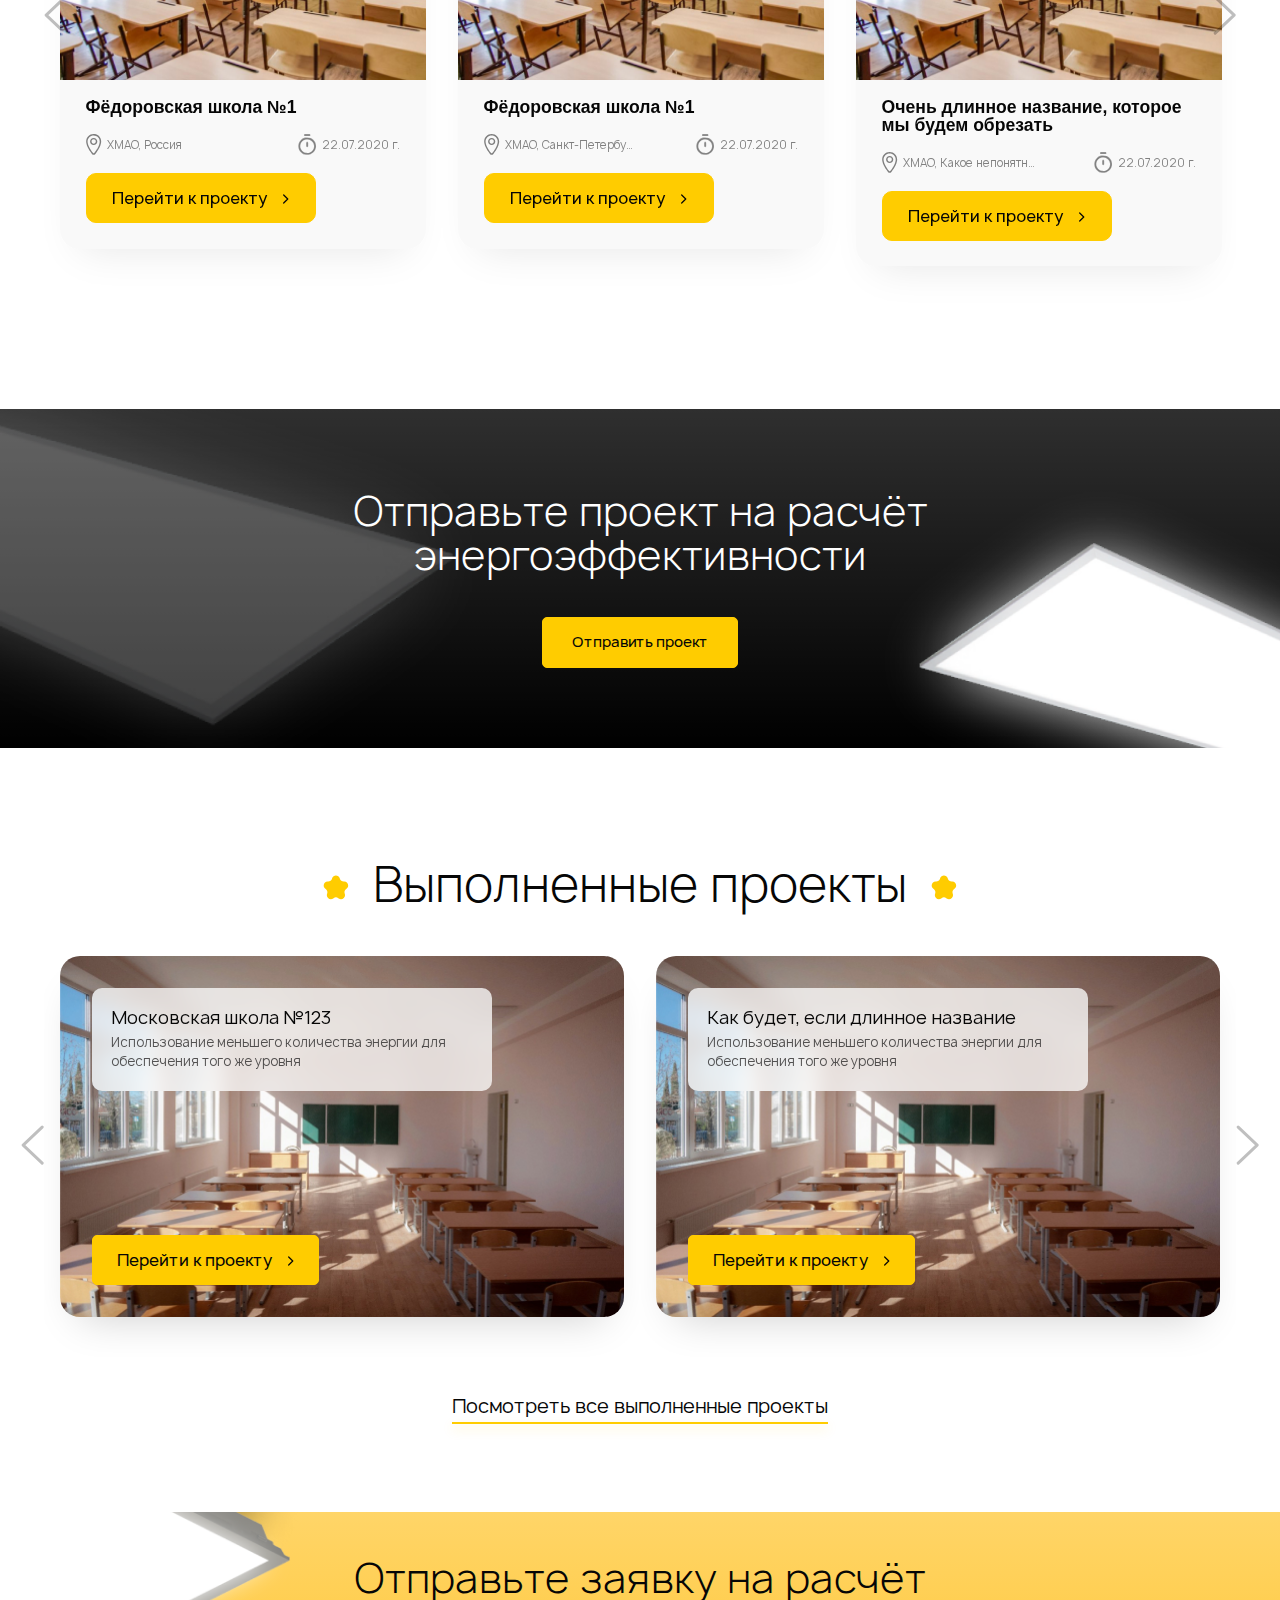
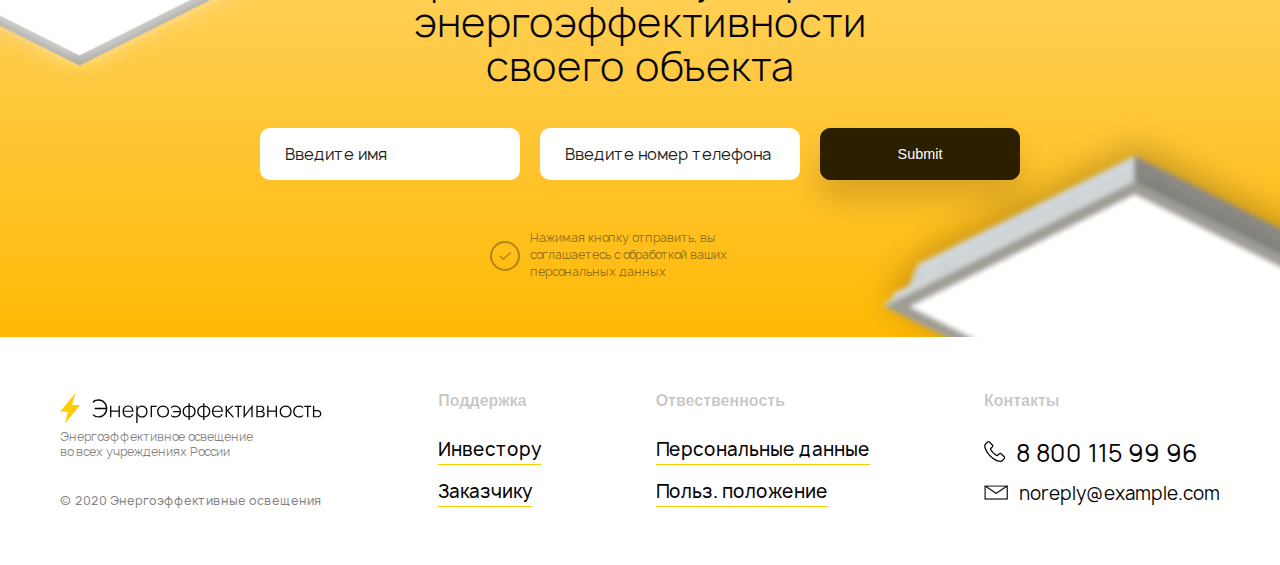
==== commit 825bbffb: "Правки по всем страницам и замена шрифта на с поддержкой кирилицы" ====
--- a/index.html
+++ b/index.html
@@ -884,6 +884,36 @@
 			</form>
 		</div>
 	</div>
+	<div class="popup" id="feedback">
+		<a href="#" class="close"></a>
+		<div class="h3">
+			Заполните контактную <br>информацию
+		</div>
+
+		<!-- После клика на Перейти к заполнению -->
+		<div class="popup-form">
+			<form action="#">
+				<div class="banner-calculate-form__content flex">
+					<div class="banner-calculate__input">
+						<input type="text" placeholder="Введите имя">
+					</div>
+					<div class="banner-calculate__input banner-calculate__input--phone">
+						<input type="text" placeholder="+ 7 (999) 999 99 99" id="phone">
+					</div>
+					<div class="banner-calculate__input">
+						<input type="submit" class="btn btn--black btn--lg">
+					</div>
+				</div>
+
+				<div class="agree">
+					<input type="checkbox" id="check3" checked>
+					<label for="check3">
+						Нажимая кнопку отправить, вы соглашаетесь с <a href="#">обработкой ваших персональных данных</a>
+					</label>
+				</div>
+			</form>
+		</div>
+	</div>
 
 	<script src="https://code.jquery.com/jquery-3.3.1.min.js"></script>
 	<script src="js/slick.min.js"></script>
--- a/css/style.css
+++ b/css/style.css
@@ -103,7 +103,7 @@
   font-display: swap; }
 @font-face {
   font-family: "Manrope";
-  src: url("../font/Manrope/Manrope-SemiBold.woff") format("woff");
+  src: url("../font/Manrope/Manrope-Semibold.woff") format("woff");
   font-style: normal;
   font-weight: 600;
   font-display: swap; }
@@ -705,14 +705,18 @@
 
 .tip {
   position: relative; }
+  .tip.active .tip-text {
+    opacity: 1;
+    visibility: visible; }
   .tip .icon {
     width: 20px;
     height: 20px; }
     .tip .icon img {
       width: 100%; }
-    .tip .icon:hover + .tip-text {
-      opacity: 1;
-      visibility: visible; }
+    @media (min-width: 1200px) {
+      .tip .icon:hover + .tip-text {
+        opacity: 1;
+        visibility: visible; } }
   .tip--lg .icon {
     width: 30px;
     height: 30px; }
@@ -916,10 +920,70 @@
   .how-work__item .h5 {
     line-height: 1.3; }
 
+.how-work-items--four-col .how-work__item {
+  width: 25%; }
+  .how-work-items--four-col .how-work__item:first-child .icon::before {
+    content: '';
+    width: 9.5625em;
+    height: 2.625em;
+    background: url("../img/icons/how-work/line-5.png") 0 0 no-repeat;
+    position: absolute;
+    background-size: contain;
+    right: 100%;
+    top: 40%;
+    -webkit-transform: translateY(-50%);
+            transform: translateY(-50%); }
+  .how-work-items--four-col .how-work__item:first-child .icon::after {
+    content: '';
+    width: 8.375em;
+    height: 2.375em;
+    background: url("../img/icons/how-work/line-6.png") 0 0 no-repeat;
+    position: absolute;
+    background-size: contain;
+    left: 90%;
+    top: 50%;
+    -webkit-transform: translateY(-50%);
+            transform: translateY(-50%); }
+  .how-work-items--four-col .how-work__item:nth-child(2) .icon::after {
+    content: '';
+    width: 7.875em;
+    height: 2.625em;
+    background: url("../img/icons/how-work/line-7.png") 0 0 no-repeat;
+    position: absolute;
+    background-size: contain;
+    left: calc(100% - 1em);
+    top: 50%;
+    -webkit-transform: translateY(-50%);
+            transform: translateY(-50%); }
+  .how-work-items--four-col .how-work__item:nth-child(3) .icon::after {
+    content: '';
+    width: 7.875em;
+    height: 1.75em;
+    background: url("../img/icons/how-work/line-8.png") 0 0 no-repeat;
+    position: absolute;
+    background-size: contain;
+    left: calc(100% - 1em);
+    top: 50%;
+    -webkit-transform: translateY(-50%);
+            transform: translateY(-50%); }
+  .how-work-items--four-col .how-work__item:nth-child(4) .icon::after {
+    content: '';
+    width: 11.75em;
+    height: 3.5625em;
+    background: url("../img/icons/how-work/line-9.png") 0 0 no-repeat;
+    position: absolute;
+    background-size: contain;
+    left: calc(100% - 1em);
+    top: 50%;
+    -webkit-transform: translateY(-50%);
+            transform: translateY(-50%); }
+
 /*current-projects*/
 .current-projects {
   padding: 8em 0;
   background: url("../img/bg/bg-2.png") 0 40% no-repeat; }
+  .current-projects--no-bg {
+    background: none; }
   .current-projects .container {
     position: relative; }
   .current-projects .h1 {
@@ -993,11 +1057,12 @@
 
 .project-item__content {
   padding: 1.5em 2em 2em; }
+  .project-item__content .btn {
+    border-radius: 10px;
+    padding-left: 1.6em;
+    padding-right: 1.6em; }
 
 .project-name {
-  overflow: hidden;
-  text-overflow: ellipsis;
-  white-space: nowrap;
   font-size: 1.375rem;
   margin-bottom: 1em;
   font-weight: 600; }
@@ -1016,6 +1081,19 @@
   margin-bottom: 1.23em; }
   .project-data .icon {
     margin-right: 0.5em; }
+  .project-data p {
+    font-size: 1rem;
+    line-height: 1.25;
+    font-weight: 500; }
+
+.project-data__list {
+  font-size: 1rem;
+  line-height: 1.2;
+  color: var(--black); }
+  .project-data__list li:not(:last-child) {
+    margin-bottom: 6px; }
+  .project-data__list b {
+    font-weight: 700; }
 
 .project-data__item {
   display: -webkit-box;
@@ -1049,6 +1127,13 @@
   background-repeat: no-repeat, no-repeat; }
   .banner .h3 {
     margin-bottom: 1em; }
+    .banner .h3.mb-20 {
+      margin-bottom: 20px; }
+  .banner p {
+    font-size: 16px;
+    line-height: 1.5;
+    color: rgba(255, 255, 255, 0.75);
+    margin-bottom: 40px; }
 
 /*our-projects*/
 .our-projects {
@@ -1339,6 +1424,9 @@
   .project-inner__descr .h4 {
     line-height: 1.3;
     margin-bottom: 0.3em; }
+  .project-inner__descr .btn--lg {
+    padding-left: 2.5em;
+    padding-right: 2.5em; }
 
 .project-inner__descr__text {
   line-height: 1.5;
@@ -1677,7 +1765,7 @@
       -ms-flex-positive: 1;
           flex-grow: 1; }
   .article__item__text .h3 {
-    margin-bottom: 15px; }
+    margin-bottom: 22px; }
   .article__item__text p {
     font-size: 20px;
     line-height: 1.5; }
@@ -2323,6 +2411,9 @@
 .hidden {
   display: none; }
 
+#feedback .popup-form {
+  display: block; }
+
 /*media*/
 @media (max-width: 1360px) {
   html {
@@ -2475,10 +2566,7 @@
       display: block;
       width: 100%;
       height: 2px;
-      background: -webkit-gradient(linear, left top, left bottom, color-stop(-62.5%, #ffffff), color-stop(116.67%, rgba(255, 255, 255, 0))), #ffcc00;
-      background: linear-gradient(180deg, #ffffff -62.5%, rgba(255, 255, 255, 0) 116.67%), #ffcc00;
-      -webkit-box-shadow: 0px 4px 10px rgba(255, 204, 0, 0.39);
-              box-shadow: 0px 4px 10px rgba(255, 204, 0, 0.39); }
+      background: var(--black); }
       .burger span:not(:last-child) {
         margin-bottom: 4px; }
     .burger::after, .burger::before {
@@ -2768,7 +2856,13 @@
     width: calc(50% - 10px); }
 
   .form-page-cta p {
-    padding-left: 20px; } }
+    padding-left: 20px; }
+
+  .project-name {
+    font-size: 18px; }
+
+  .project-data p {
+    font-size: 16px; } }
 /*991*/
 @media (max-width: 767px) {
   html {
@@ -2827,13 +2921,19 @@
         -ms-flex-pack: center;
             justify-content: center; }
 
+  .how-work-items--four-col .how-work__item,
   .how-work__item {
     width: 100%;
     max-width: 400px;
     margin-bottom: 50px; }
+    .how-work-items--four-col .how-work__item .icon,
     .how-work__item .icon {
       margin-bottom: 10px;
-      height: 150px; }
+      height: 130px; }
+      .how-work-items--four-col .how-work__item .icon img,
+      .how-work__item .icon img {
+        max-width: 200px; }
+    .how-work-items--four-col .how-work__item:first-child .icon::before,
     .how-work__item:first-child .icon::before {
       content: "";
       display: block;
@@ -2843,7 +2943,9 @@
       right: auto;
       left: 0;
       top: 0; }
-    .how-work__item:nth-child(2) .icon::before {
+    .how-work-items--four-col .how-work__item:nth-child(2) .icon::before, .how-work-items--four-col .how-work__item:nth-child(4) .icon::before,
+    .how-work__item:nth-child(2) .icon::before,
+    .how-work__item:nth-child(4) .icon::before {
       content: "";
       display: block;
       position: absolute;
@@ -2855,6 +2957,7 @@
       bottom: 100%;
       -webkit-transform: translateY(20%);
               transform: translateY(20%); }
+    .how-work-items--four-col .how-work__item:nth-child(3) .icon::before,
     .how-work__item:nth-child(3) .icon::before {
       content: "";
       display: block;
@@ -2872,7 +2975,7 @@
     font-size: 20px; }
 
   .how-work .block-title {
-    margin-bottom: 40px; }
+    margin-bottom: 60px; }
 
   .how-work {
     padding-top: 150px;
@@ -3437,10 +3540,31 @@
     display: block !important;
     margin: 0 0 20px !important; }
     .slider-on-mobile .slick-list {
-      overflow: visible; }
+      overflow: visible;
+      padding: 10px 0 30px; }
     .slider-on-mobile .blog-item {
       padding: 0 10px;
-      margin: 0; }
+      margin: 0;
+      position: relative;
+      background: #F9F9F9; }
+      .slider-on-mobile .blog-item::after {
+        content: '';
+        width: calc(100% - 20px);
+        height: 100%;
+        position: absolute;
+        top: 0;
+        left: 10px;
+        -webkit-box-shadow: 0px 20px 40px rgba(0, 0, 0, 0.1);
+                box-shadow: 0px 20px 40px rgba(0, 0, 0, 0.1);
+        border-radius: 20px; }
+      .slider-on-mobile .blog-item .h4 {
+        padding-left: 25px;
+        padding-right: 25px; }
+      .slider-on-mobile .blog-item p {
+        line-height: 1.5;
+        font-size: 14px;
+        padding: 0 25px 25px 25px;
+        color: var(--gray); }
     .slider-on-mobile .prev-slide {
       -webkit-transform: translate(-50%, -50%);
               transform: translate(-50%, -50%);
@@ -3620,7 +3744,21 @@
       left: -20px; }
 
   .how-work .block-title p {
-    font-size: 14px; } }
+    font-size: 14px; }
+
+  .project-item.slick-slide {
+    margin: 0 10px 0; }
+
+  .projects-list.slider-on-mobile {
+    max-width: 290px;
+    margin-left: auto !important;
+    margin-right: auto !important; }
+    .projects-list.slider-on-mobile .slick-arrow {
+      top: 42%; }
+    .projects-list.slider-on-mobile .next-slide {
+      right: 4px; }
+    .projects-list.slider-on-mobile .prev-slide {
+      left: -4px; } }
 /*480*/
 @media (max-width: 350px) {
   .pagintaion li a {
